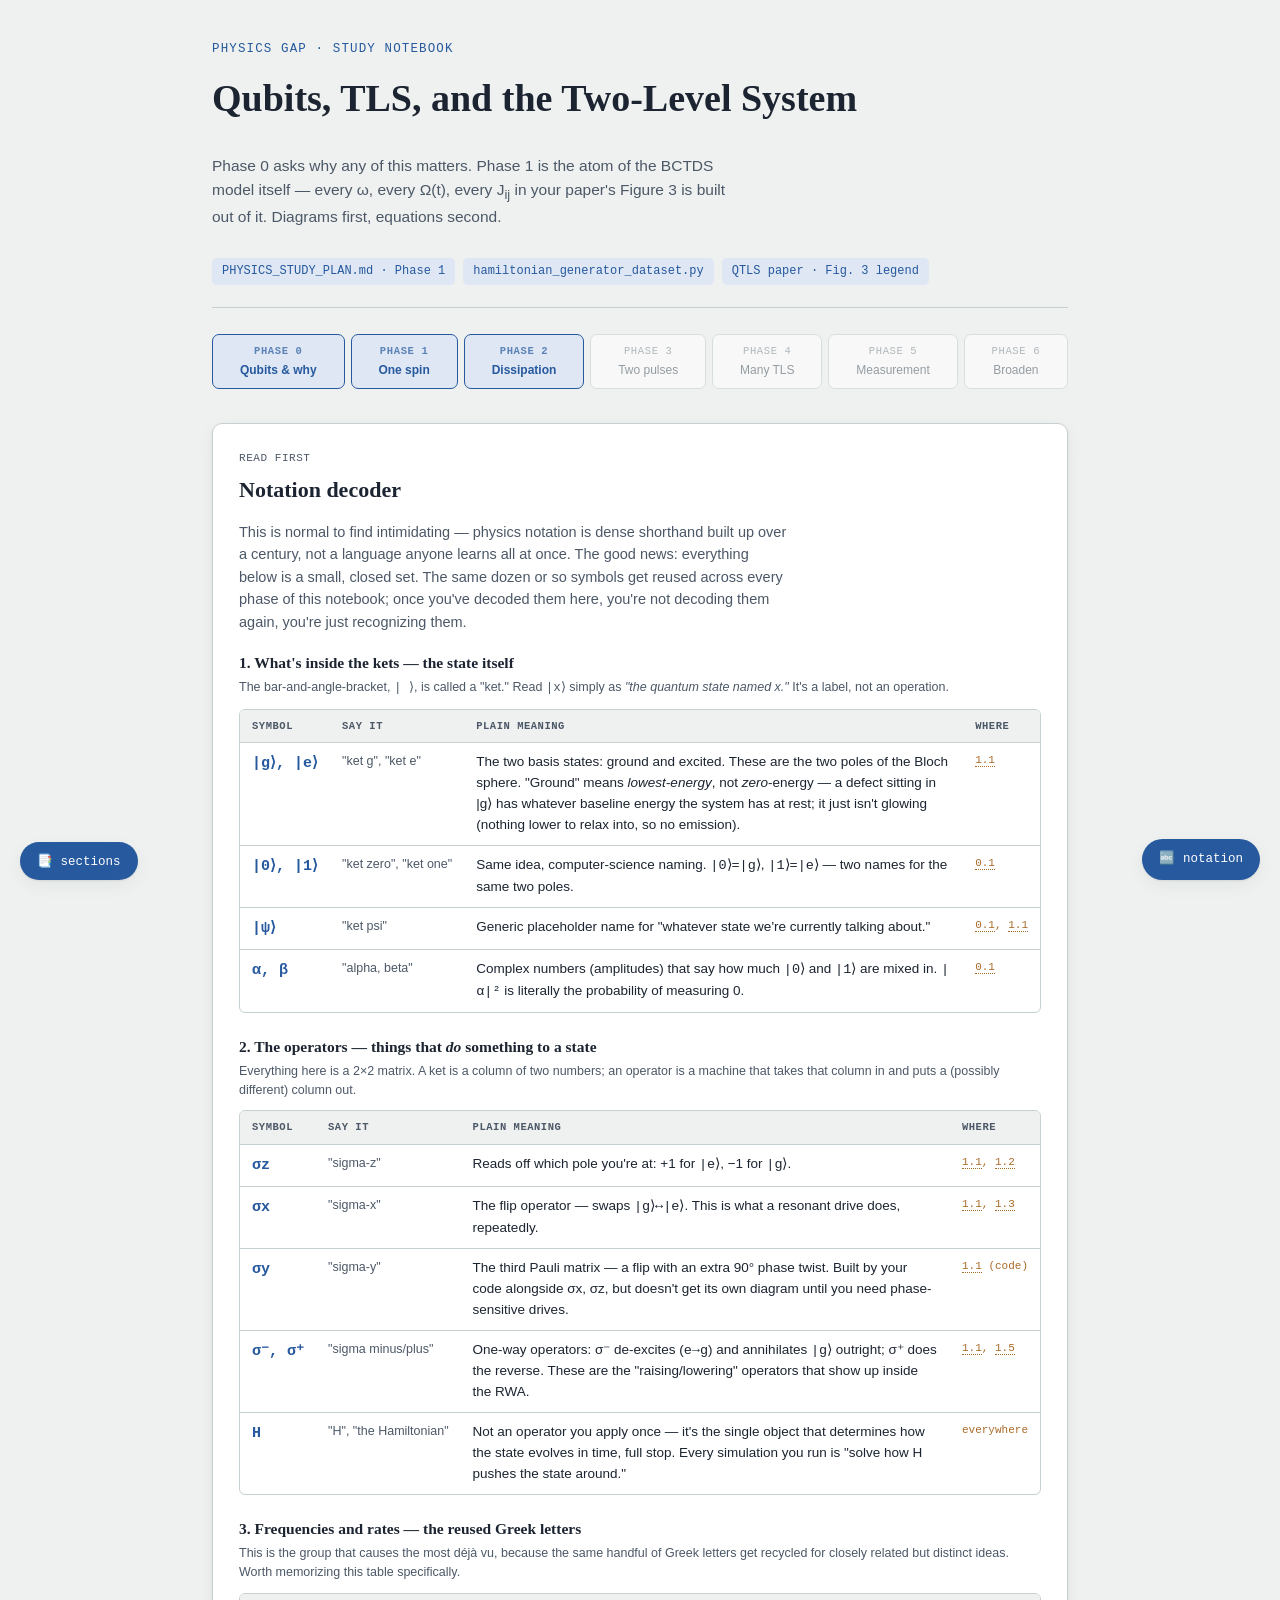
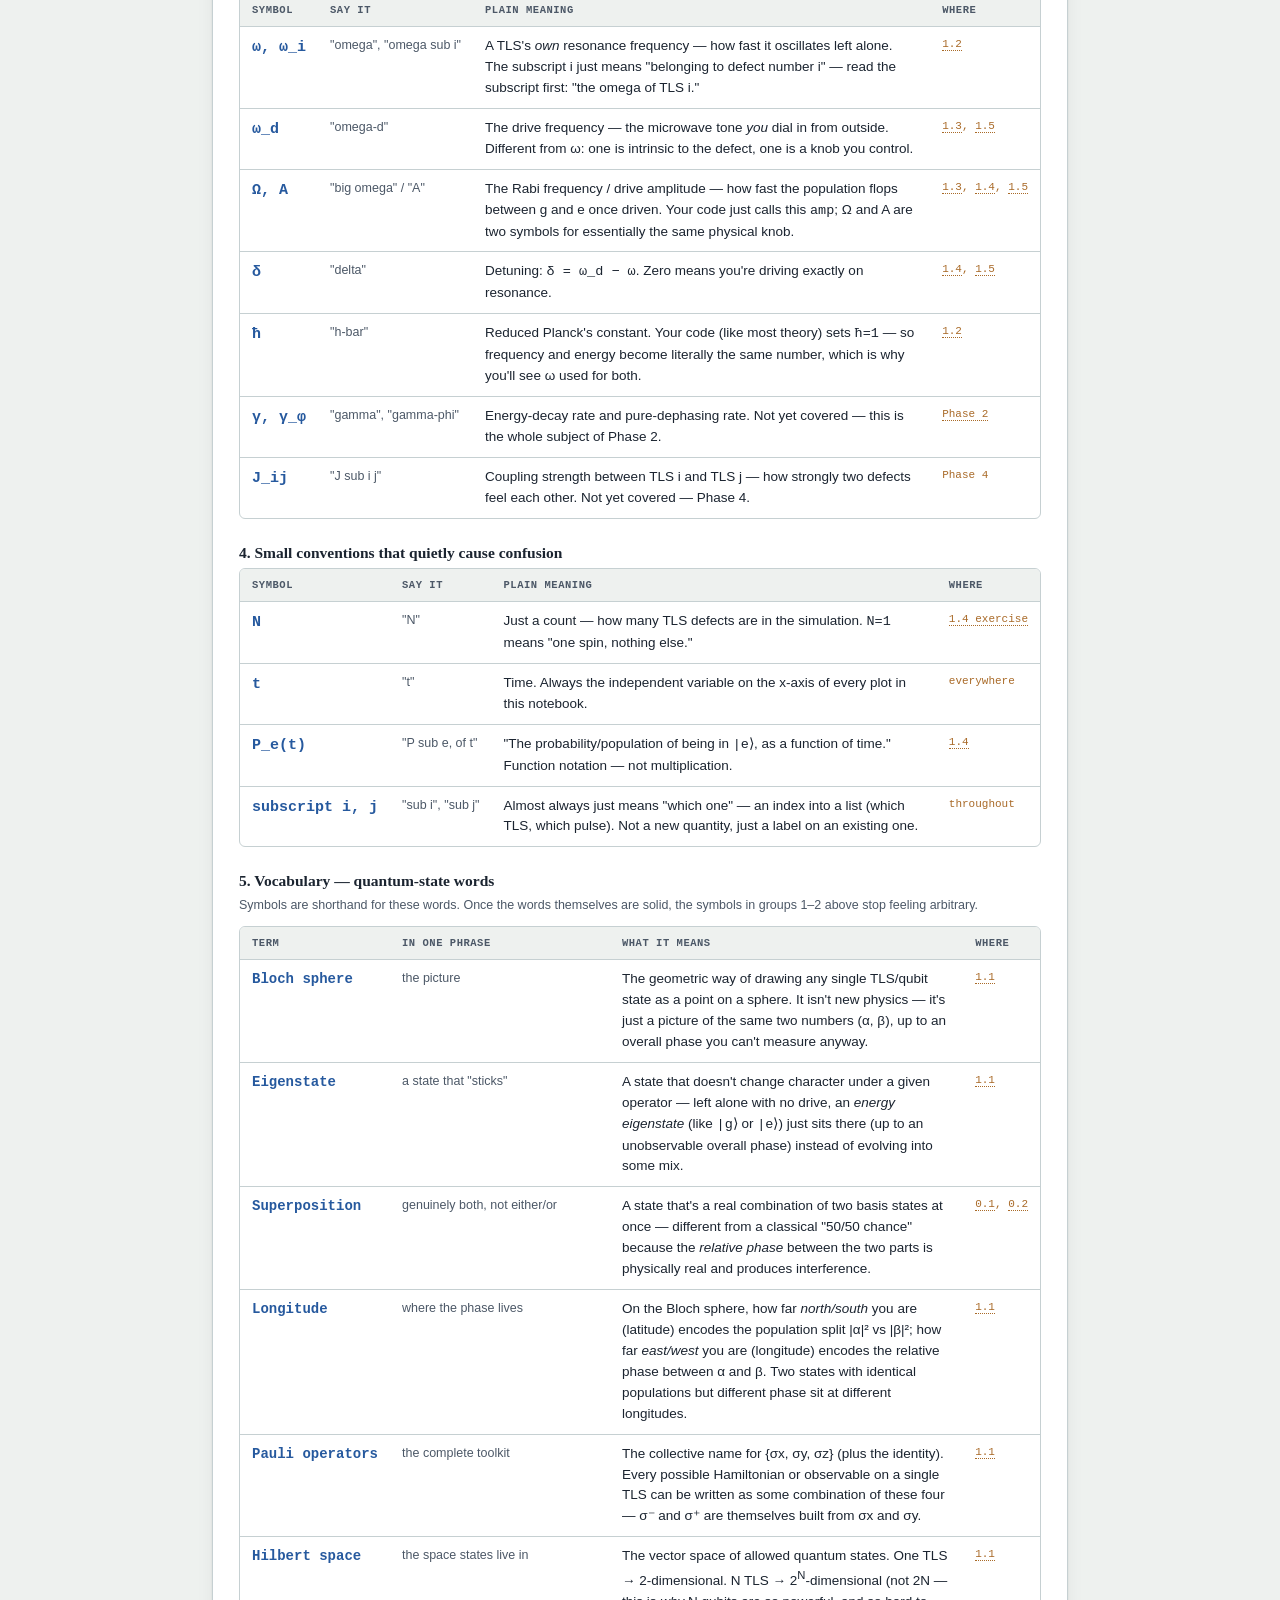
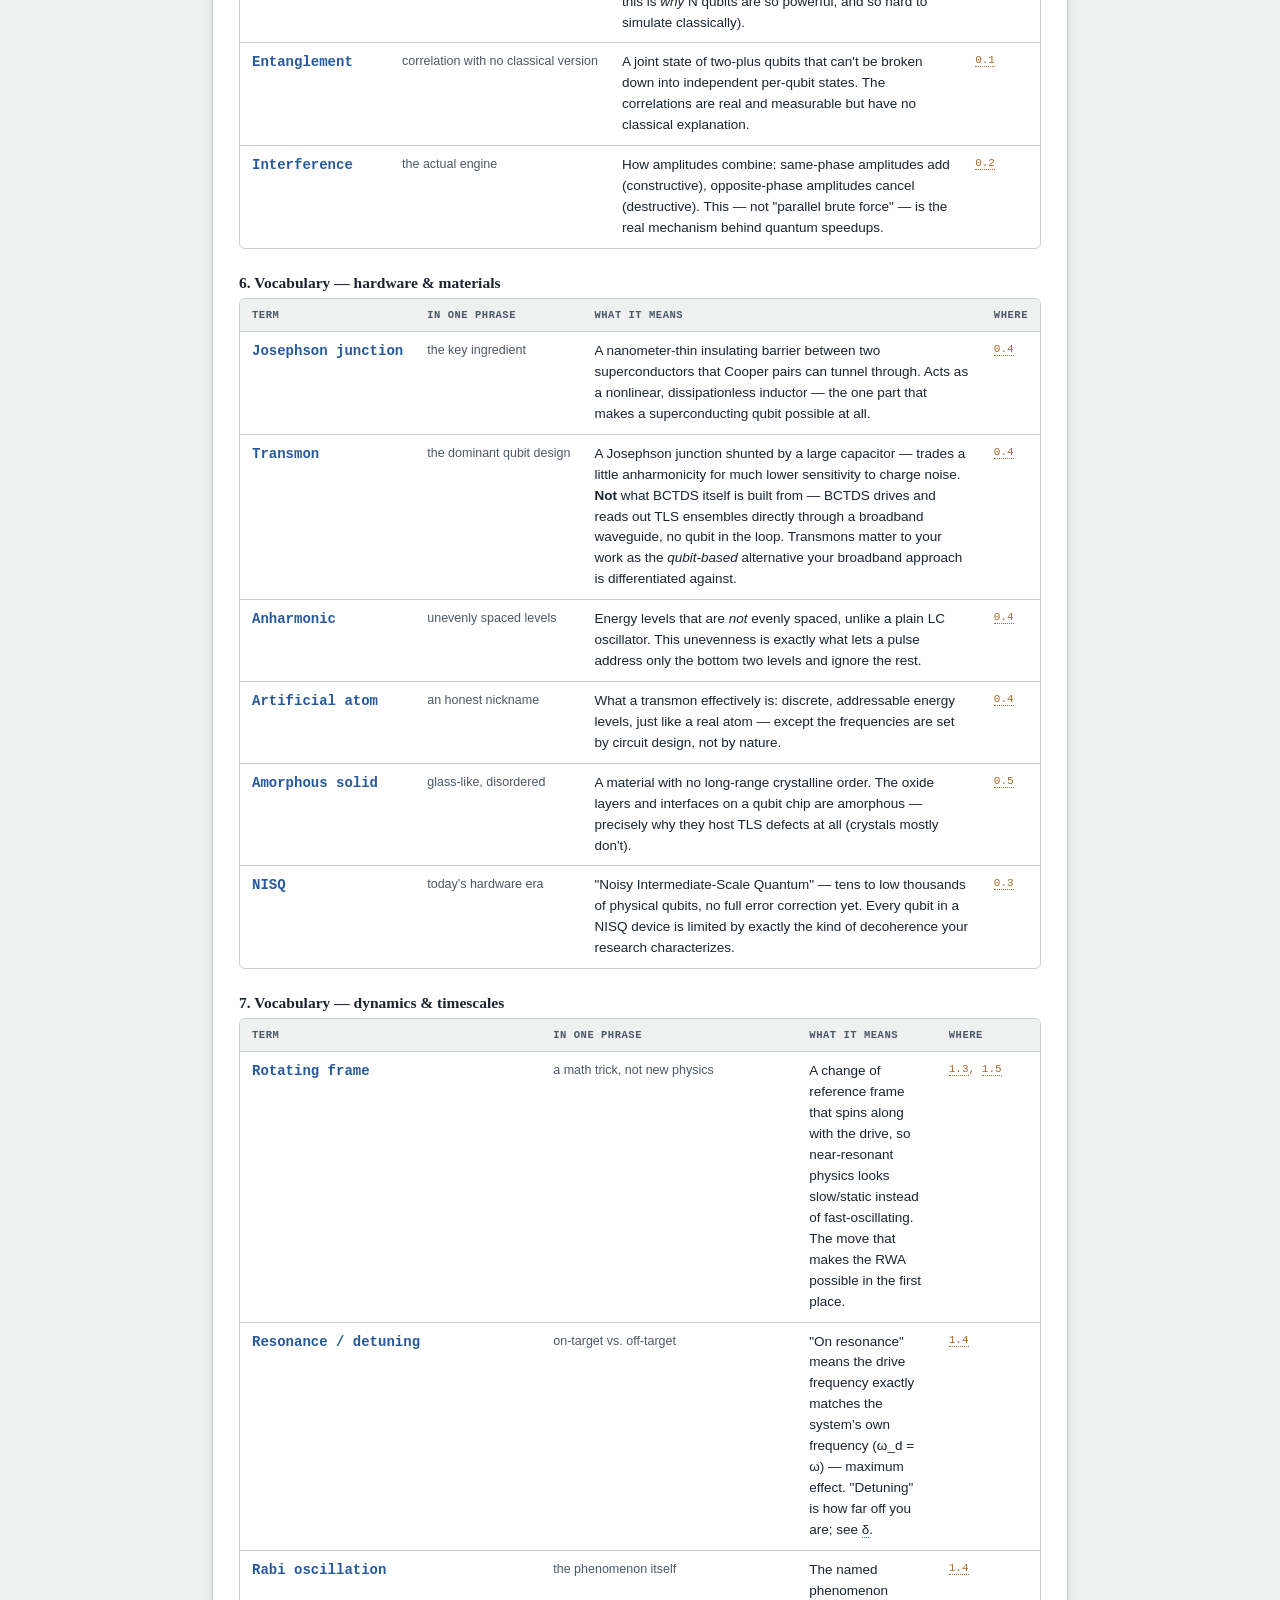
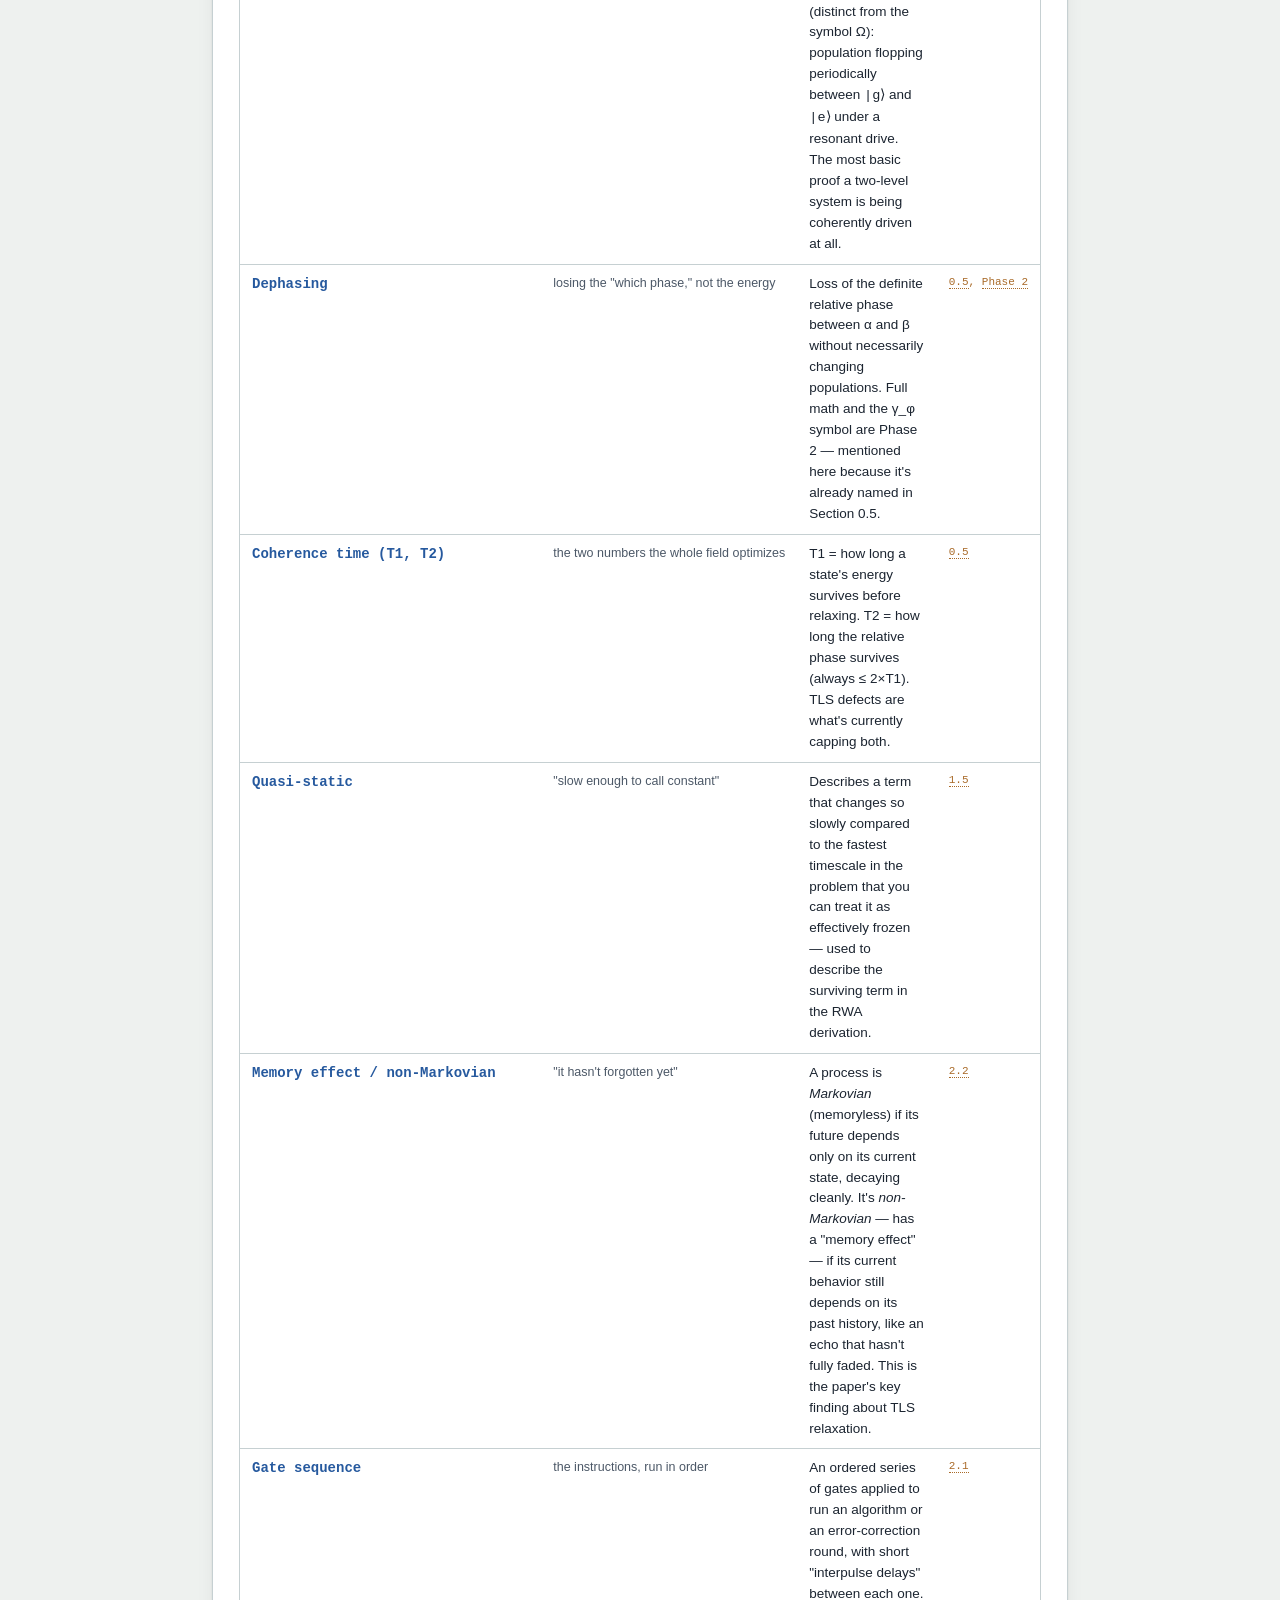
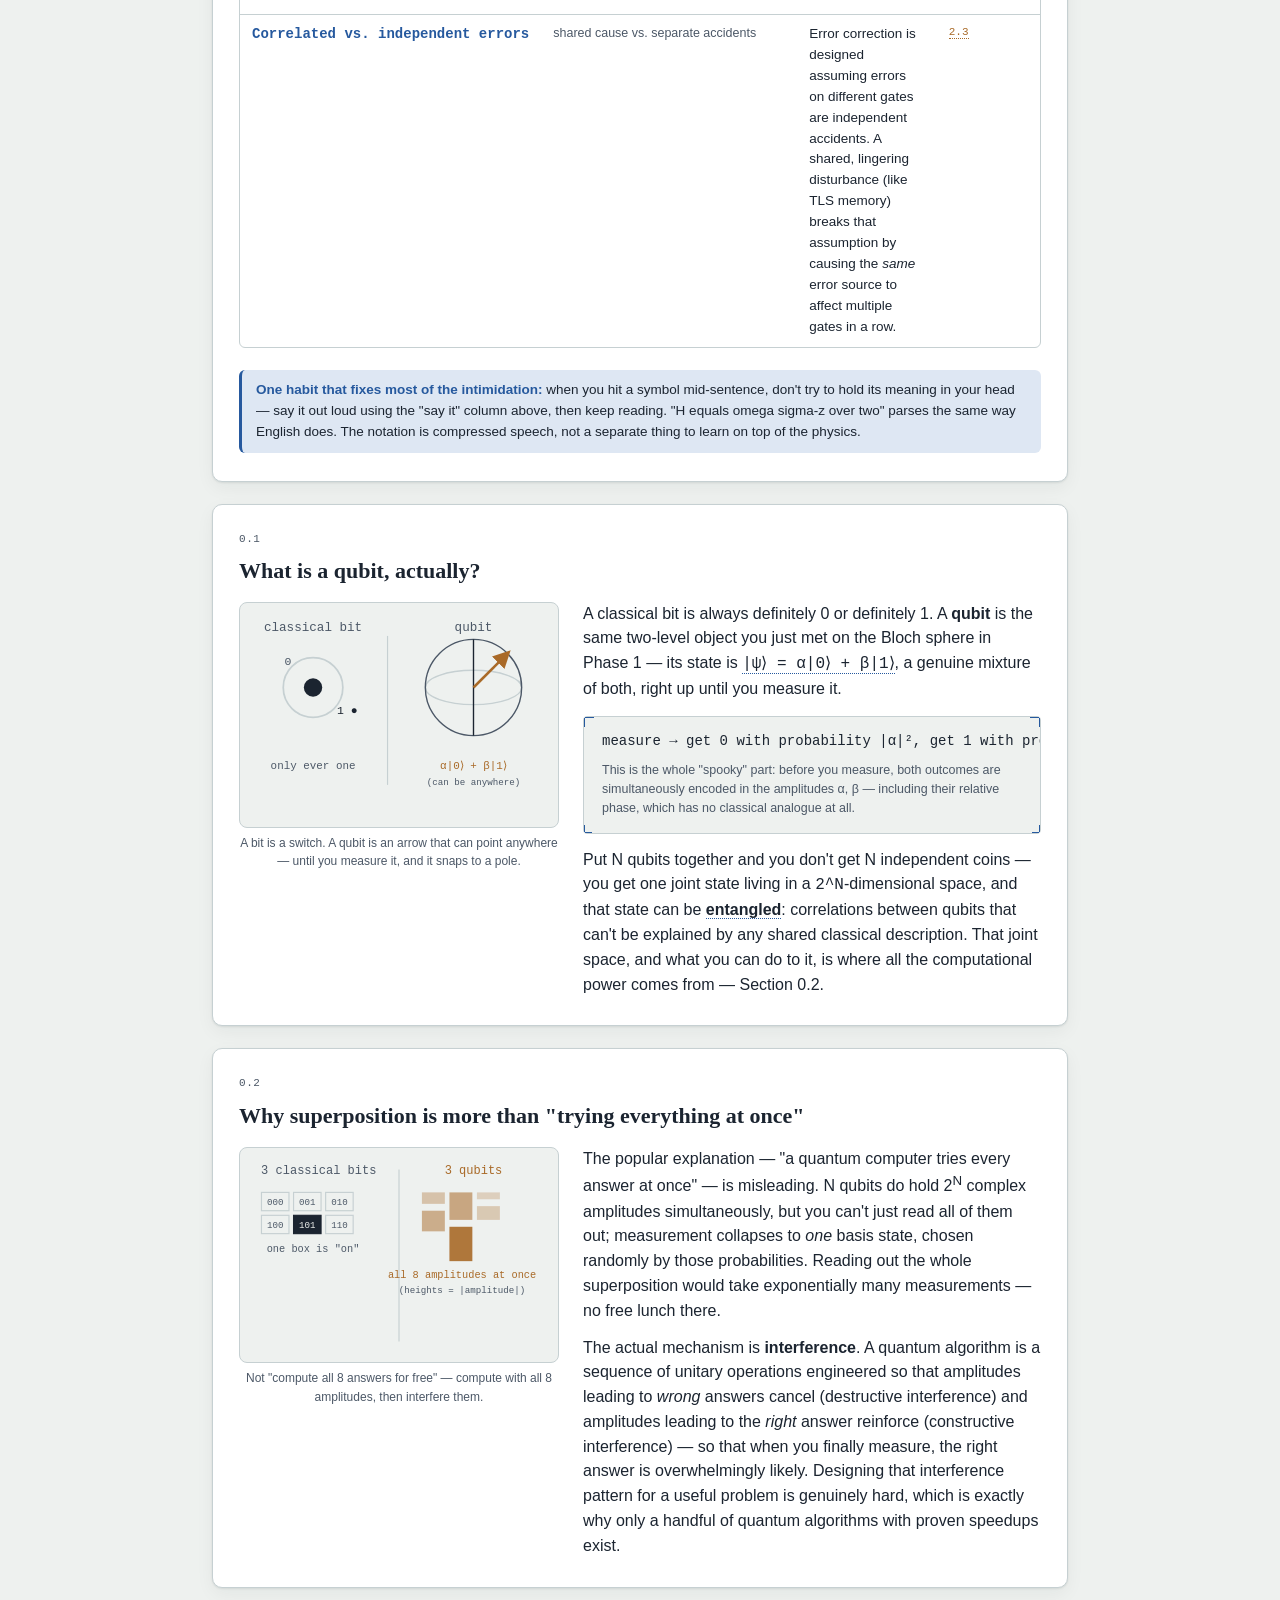
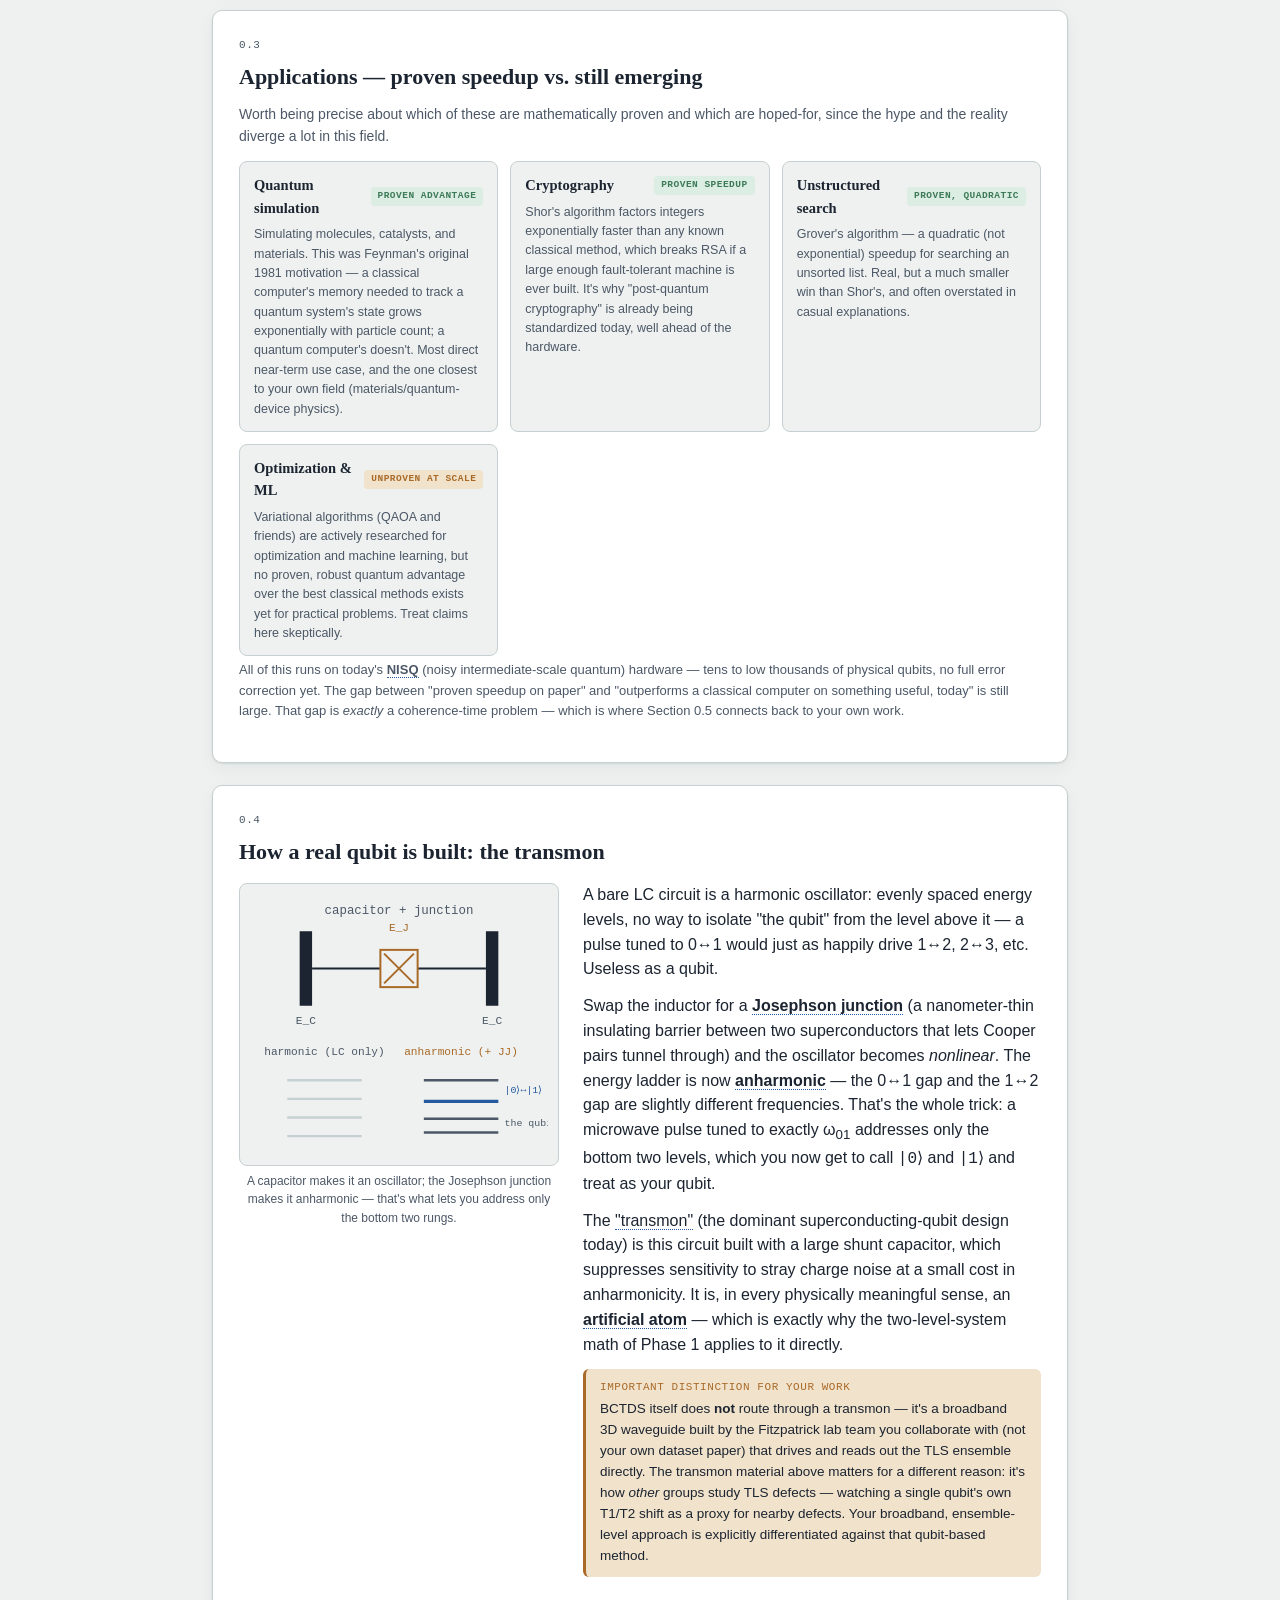
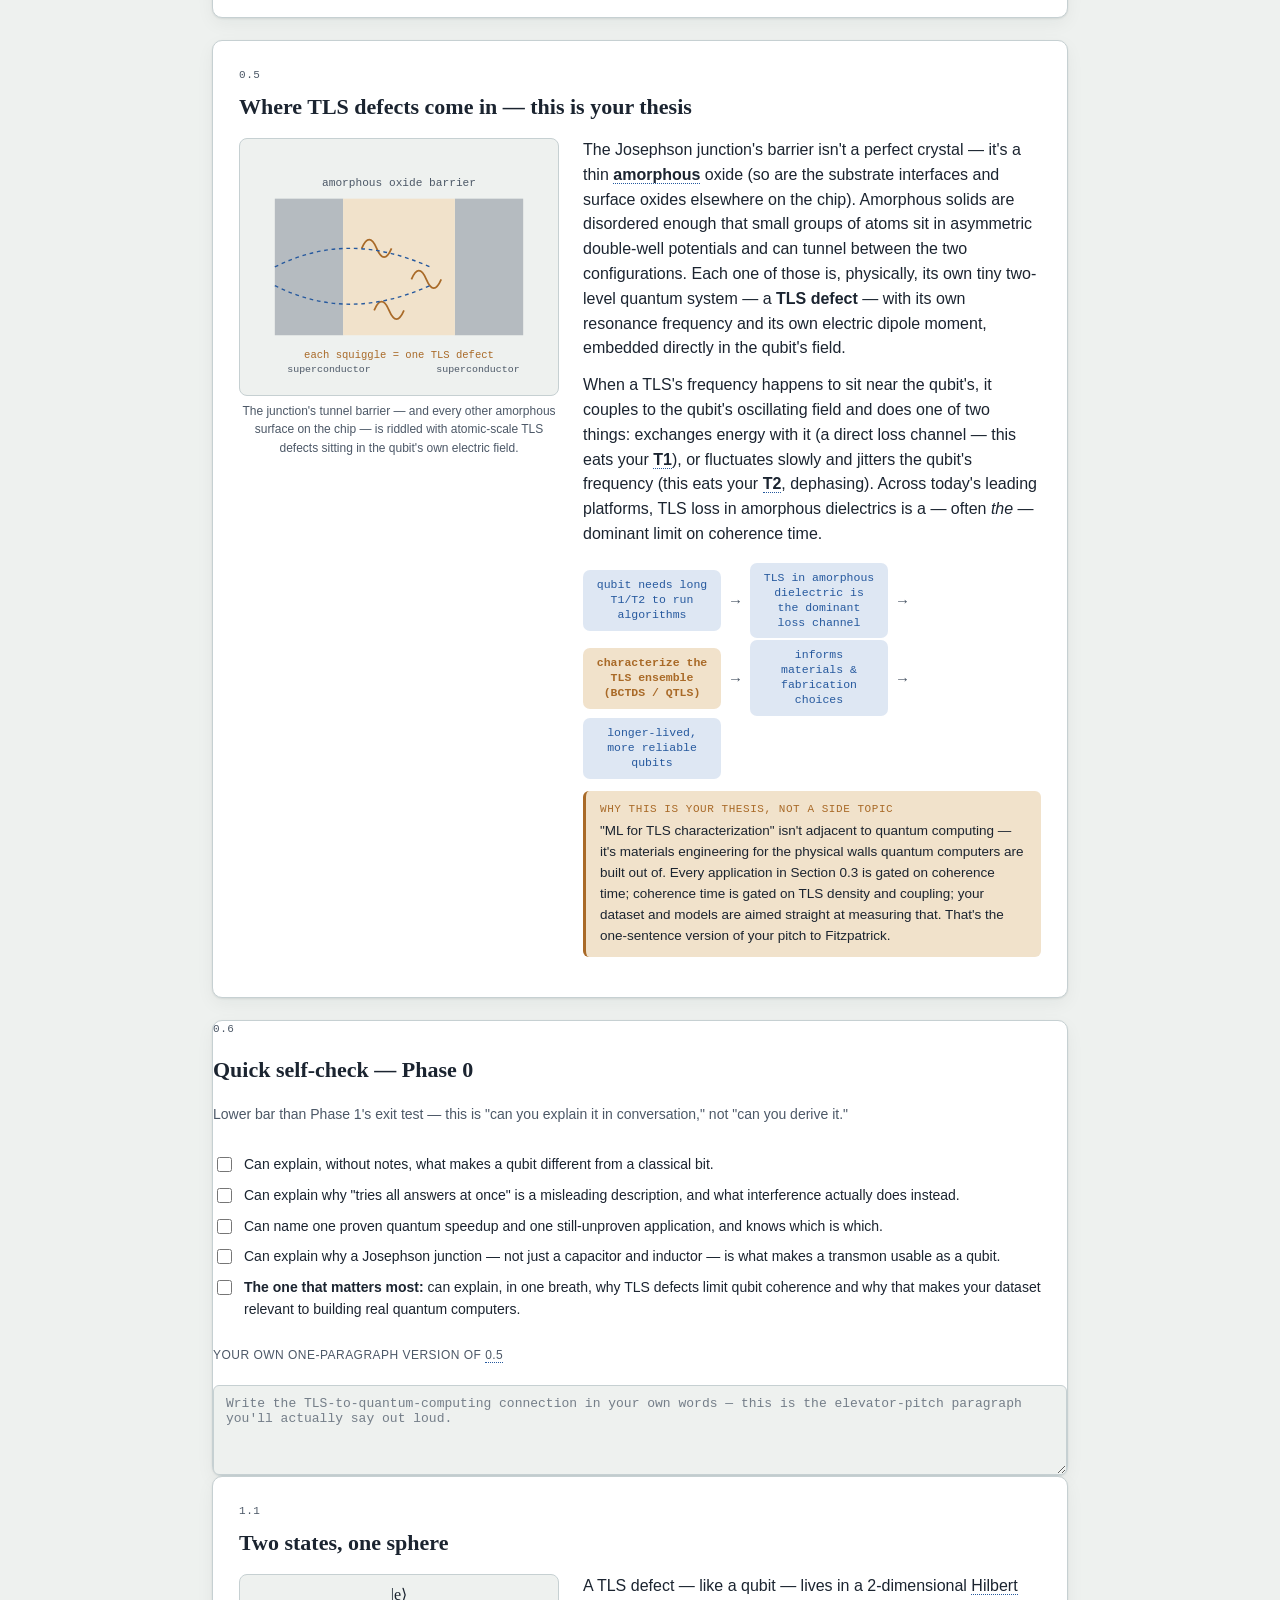
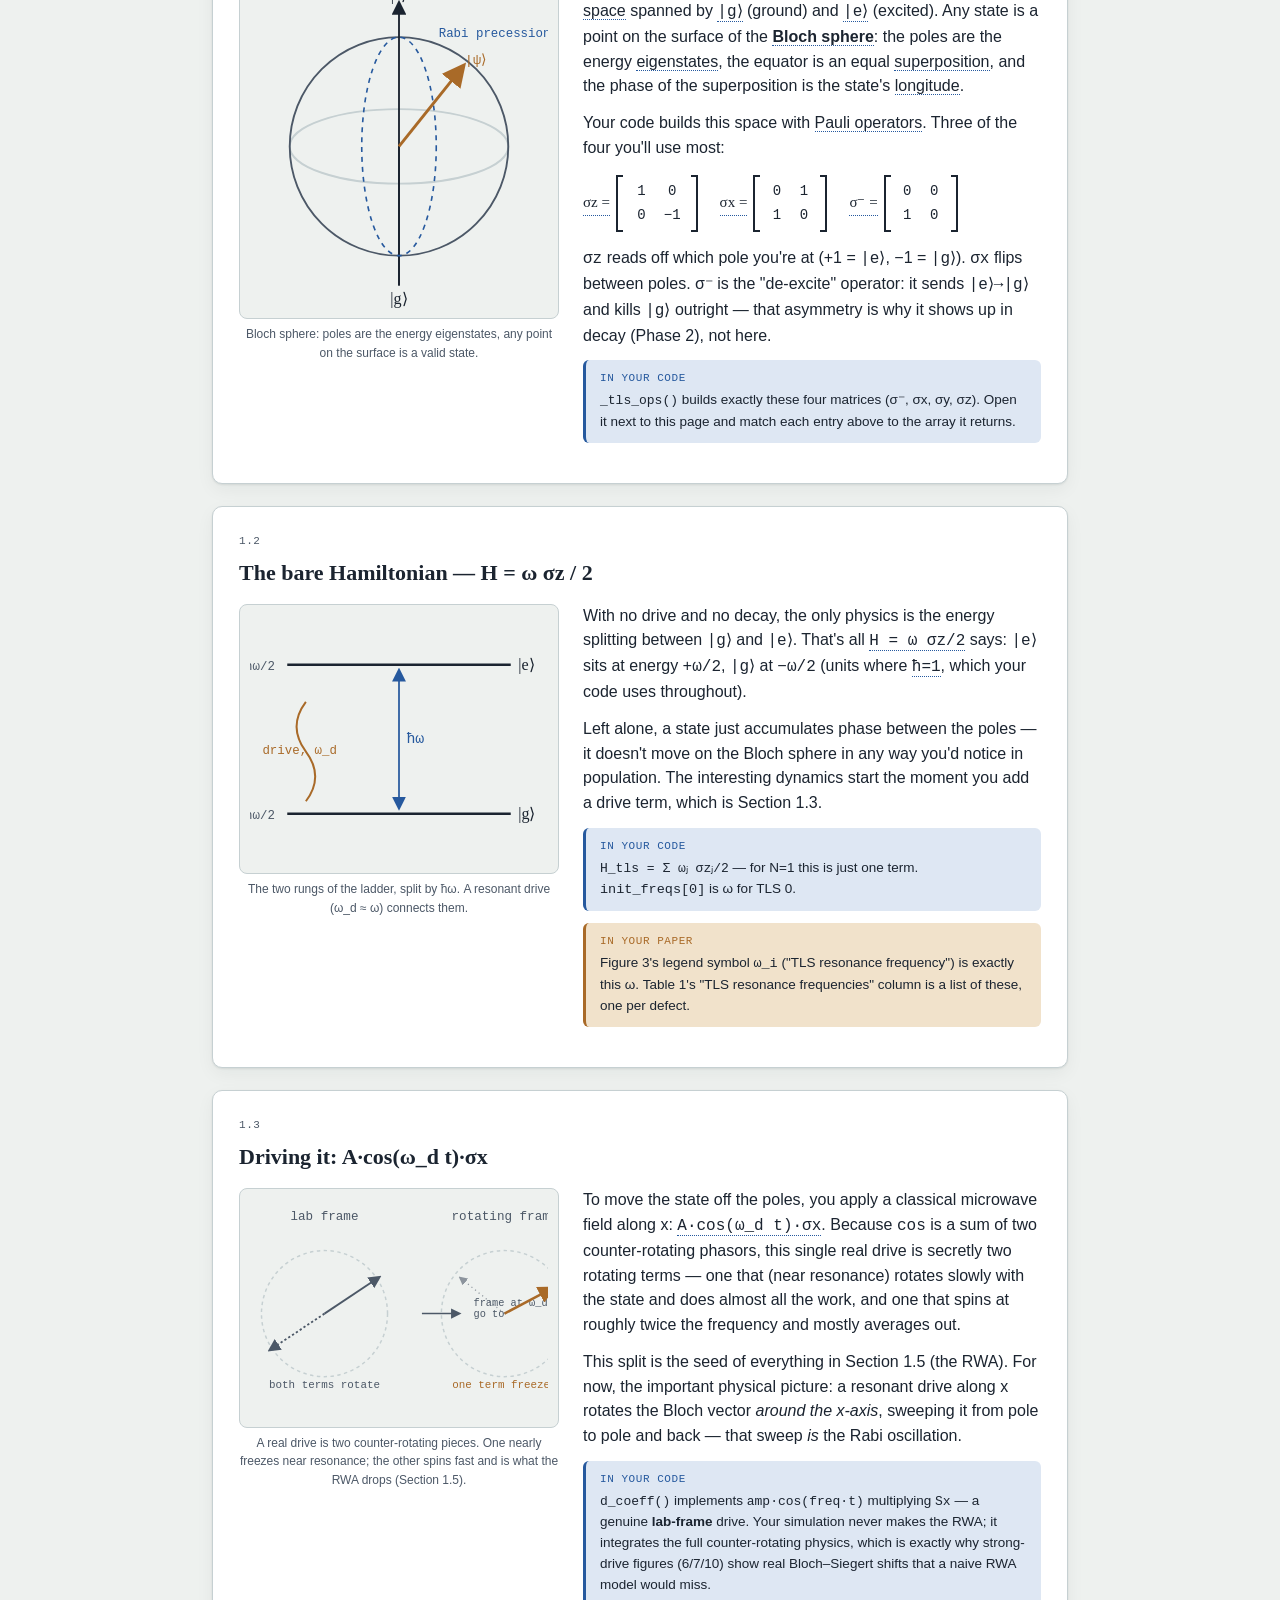
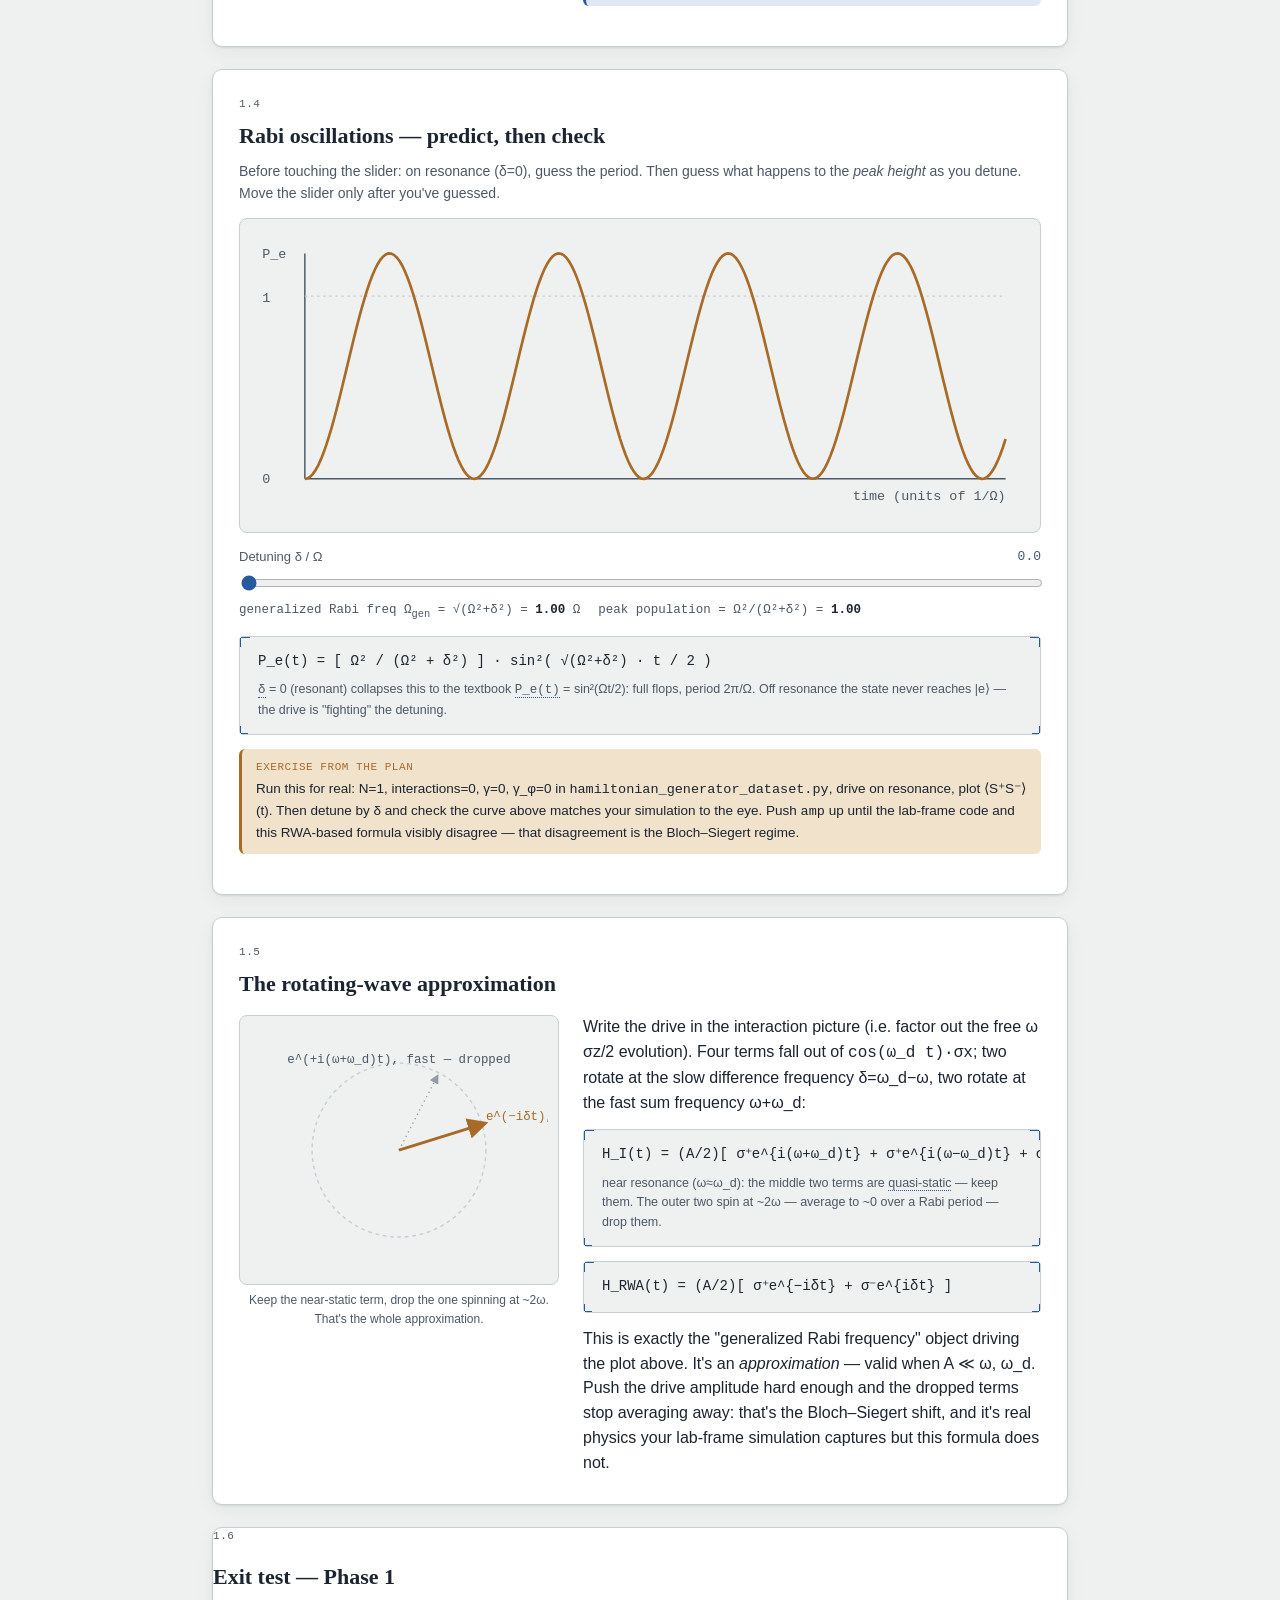
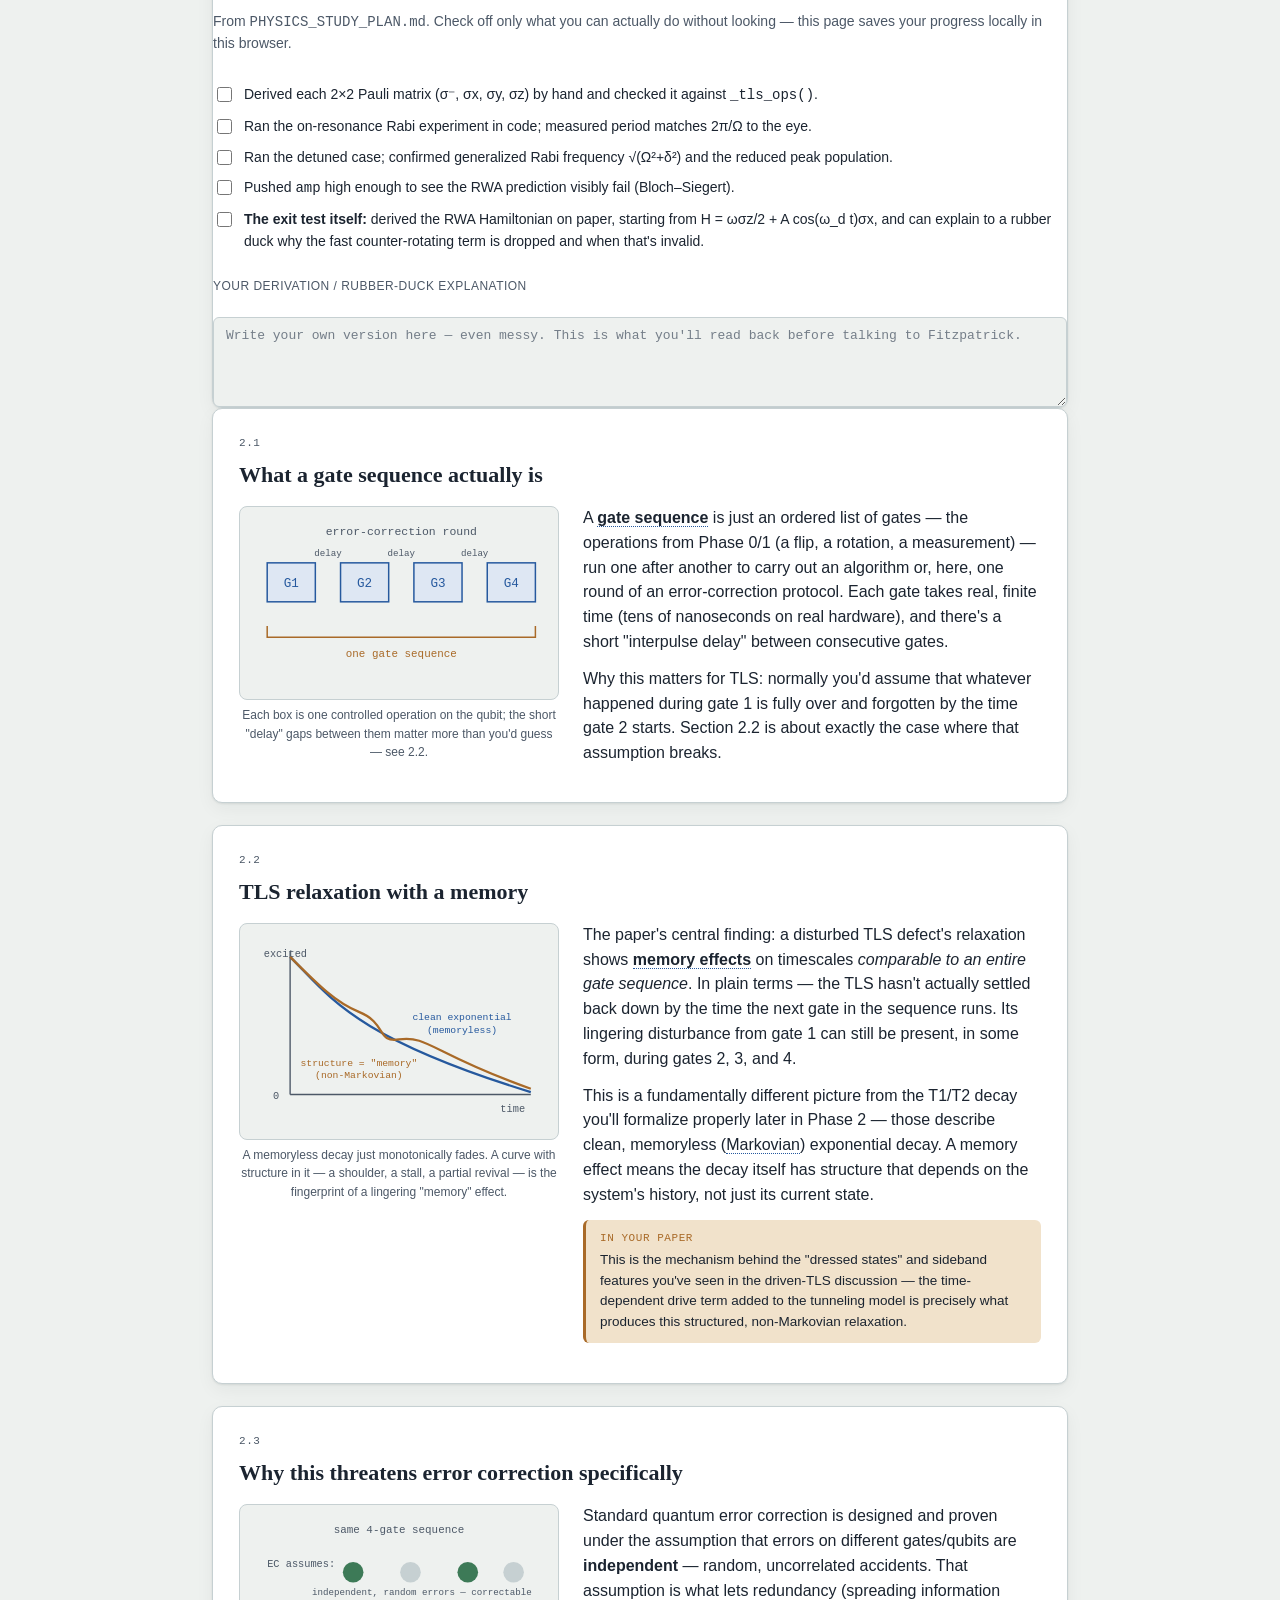
==== phy/index.html @ 31718172 "Add Phase 2 to physics notebook: gate sequences, TLS memory effects, Hamiltonian learning Adds secti" ====
<!DOCTYPE html>
<html lang="en">
<head>
<meta charset="UTF-8">
<meta name="viewport" content="width=device-width, initial-scale=1">
<meta name="robots" content="noindex, nofollow">
<title>Physics Notebook — Qubits, TLS & the Two-Level System</title>
<link rel="stylesheet" href="css/style.css">
</head>
<body>

<div class="page">

  <header class="notebook-header">
    <span class="eyebrow">Physics gap · study notebook</span>
    <h1 class="title serif">Qubits, TLS, and the Two-Level System</h1>
    <p class="subtitle">Phase 0 asks why any of this matters. Phase 1 is the atom of the BCTDS model itself — every ω, every Ω(t), every J<sub>ij</sub> in your paper's Figure 3 is built out of it. Diagrams first, equations second.</p>
    <div class="source-links">
      <span class="source-chip">PHYSICS_STUDY_PLAN.md · Phase 1</span>
      <span class="source-chip">hamiltonian_generator_dataset.py</span>
      <span class="source-chip">QTLS paper · Fig. 3 legend</span>
    </div>
  </header>

  <nav class="phase-tracker">
    <a class="phase-pill active" href="#sec-qubit-what"><span class="num">PHASE 0</span>Qubits &amp; why</a>
    <a class="phase-pill active" href="#sec-hilbert"><span class="num">PHASE 1</span>One spin</a>
    <a class="phase-pill active" href="#sec-gates"><span class="num">PHASE 2</span>Dissipation</a>
    <div class="phase-pill upcoming" title="Not written yet"><span class="num">PHASE 3</span>Two pulses</div>
    <div class="phase-pill upcoming" title="Not written yet"><span class="num">PHASE 4</span>Many TLS</div>
    <div class="phase-pill upcoming" title="Not written yet"><span class="num">PHASE 5</span>Measurement</div>
    <div class="phase-pill upcoming" title="Not written yet"><span class="num">PHASE 6</span>Broaden</div>
  </nav>

  <section class="entry" id="sec-notation">
    <div class="entry-head"><span class="entry-tag">READ FIRST</span></div>
    <h2 class="entry-title">Notation decoder</h2>
    <p class="notation-intro">This is normal to find intimidating — physics notation is dense shorthand built up over a century, not a language anyone learns all at once. The good news: everything below is a small, closed set. The same dozen or so symbols get reused across every phase of this notebook; once you've decoded them here, you're not decoding them again, you're just recognizing them.</p>

    <div class="notation-group">
      <h3>1. What's inside the kets — the state itself</h3>
      <p class="group-note">The bar-and-angle-bracket, <span class="mono">|&nbsp;⟩</span>, is called a "ket." Read <span class="mono">|x⟩</span> simply as <i>"the quantum state named x."</i> It's a label, not an operation.</p>
      <div class="table-scroll">
        <table class="notation-table">
          <thead><tr><th>Symbol</th><th>Say it</th><th>Plain meaning</th><th>Where</th></tr></thead>
          <tbody>
            <tr id="note-ket-ge"><td class="sym">|g⟩, |e⟩</td><td class="say">"ket g", "ket e"</td><td>The two basis states: ground and excited. These are the two poles of the Bloch sphere. "Ground" means <i>lowest-energy</i>, not <i>zero</i>-energy — a defect sitting in |g⟩ has whatever baseline energy the system has at rest; it just isn't glowing (nothing lower to relax into, so no emission).</td><td class="where"><a href="#sec-hilbert">1.1</a></td></tr>
            <tr id="note-ket-01"><td class="sym">|0⟩, |1⟩</td><td class="say">"ket zero", "ket one"</td><td>Same idea, computer-science naming. <span class="mono">|0⟩=|g⟩</span>, <span class="mono">|1⟩=|e⟩</span> — two names for the same two poles.</td><td class="where"><a href="#sec-qubit-what">0.1</a></td></tr>
            <tr id="note-ket-psi"><td class="sym">|ψ⟩</td><td class="say">"ket psi"</td><td>Generic placeholder name for "whatever state we're currently talking about."</td><td class="where"><a href="#sec-qubit-what">0.1</a>, <a href="#sec-hilbert">1.1</a></td></tr>
            <tr id="note-alpha-beta"><td class="sym">α, β</td><td class="say">"alpha, beta"</td><td>Complex numbers (amplitudes) that say how much <span class="mono">|0⟩</span> and <span class="mono">|1⟩</span> are mixed in. <span class="mono">|α|²</span> is literally the probability of measuring 0.</td><td class="where"><a href="#sec-qubit-what">0.1</a></td></tr>
          </tbody>
        </table>
      </div>
    </div>

    <div class="notation-group">
      <h3>2. The operators — things that <i>do</i> something to a state</h3>
      <p class="group-note">Everything here is a 2×2 matrix. A ket is a column of two numbers; an operator is a machine that takes that column in and puts a (possibly different) column out.</p>
      <div class="table-scroll">
        <table class="notation-table">
          <thead><tr><th>Symbol</th><th>Say it</th><th>Plain meaning</th><th>Where</th></tr></thead>
          <tbody>
            <tr id="note-sigma-z"><td class="sym">σz</td><td class="say">"sigma-z"</td><td>Reads off which pole you're at: +1 for <span class="mono">|e⟩</span>, −1 for <span class="mono">|g⟩</span>.</td><td class="where"><a href="#sec-hilbert">1.1</a>, <a href="#sec-hamiltonian">1.2</a></td></tr>
            <tr id="note-sigma-x"><td class="sym">σx</td><td class="say">"sigma-x"</td><td>The flip operator — swaps <span class="mono">|g⟩↔|e⟩</span>. This is what a resonant drive does, repeatedly.</td><td class="where"><a href="#sec-hilbert">1.1</a>, <a href="#sec-drive">1.3</a></td></tr>
            <tr id="note-sigma-y"><td class="sym">σy</td><td class="say">"sigma-y"</td><td>The third Pauli matrix — a flip with an extra 90° phase twist. Built by your code alongside σx, σz, but doesn't get its own diagram until you need phase-sensitive drives.</td><td class="where"><a href="#sec-hilbert">1.1</a> (code)</td></tr>
            <tr id="note-sigma-pm"><td class="sym">σ⁻, σ⁺</td><td class="say">"sigma minus/plus"</td><td>One-way operators: σ⁻ de-excites (<span class="mono">e→g</span>) and annihilates <span class="mono">|g⟩</span> outright; σ⁺ does the reverse. These are the "raising/lowering" operators that show up inside the RWA.</td><td class="where"><a href="#sec-hilbert">1.1</a>, <a href="#sec-rwa">1.5</a></td></tr>
            <tr id="note-hamiltonian"><td class="sym">H</td><td class="say">"H", "the Hamiltonian"</td><td>Not an operator you apply once — it's the single object that determines how the state evolves in time, full stop. Every simulation you run is "solve how H pushes the state around."</td><td class="where">everywhere</td></tr>
          </tbody>
        </table>
      </div>
    </div>

    <div class="notation-group">
      <h3>3. Frequencies and rates — the reused Greek letters</h3>
      <p class="group-note">This is the group that causes the most déjà vu, because the same handful of Greek letters get recycled for closely related but distinct ideas. Worth memorizing this table specifically.</p>
      <div class="table-scroll">
        <table class="notation-table">
          <thead><tr><th>Symbol</th><th>Say it</th><th>Plain meaning</th><th>Where</th></tr></thead>
          <tbody>
            <tr id="note-omega"><td class="sym">ω, ω_i</td><td class="say">"omega", "omega sub i"</td><td>A TLS's <i>own</i> resonance frequency — how fast it oscillates left alone. The subscript i just means "belonging to defect number i" — read the subscript first: "the omega of TLS i."</td><td class="where"><a href="#sec-hamiltonian">1.2</a></td></tr>
            <tr id="note-omega-d"><td class="sym">ω_d</td><td class="say">"omega-d"</td><td>The drive frequency — the microwave tone <i>you</i> dial in from outside. Different from ω: one is intrinsic to the defect, one is a knob you control.</td><td class="where"><a href="#sec-drive">1.3</a>, <a href="#sec-rwa">1.5</a></td></tr>
            <tr id="note-rabi"><td class="sym">Ω, A</td><td class="say">"big omega" / "A"</td><td>The Rabi frequency / drive amplitude — how fast the population flops between g and e once driven. Your code just calls this <span class="mono">amp</span>; Ω and A are two symbols for essentially the same physical knob.</td><td class="where"><a href="#sec-drive">1.3</a>, <a href="#sec-rabi">1.4</a>, <a href="#sec-rwa">1.5</a></td></tr>
            <tr id="note-delta"><td class="sym">δ</td><td class="say">"delta"</td><td>Detuning: <span class="mono">δ = ω_d − ω</span>. Zero means you're driving exactly on resonance.</td><td class="where"><a href="#sec-rabi">1.4</a>, <a href="#sec-rwa">1.5</a></td></tr>
            <tr id="note-hbar"><td class="sym">ħ</td><td class="say">"h-bar"</td><td>Reduced Planck's constant. Your code (like most theory) sets <span class="mono">ħ=1</span> — so frequency and energy become literally the same number, which is why you'll see ω used for both.</td><td class="where"><a href="#sec-hamiltonian">1.2</a></td></tr>
            <tr id="note-gamma"><td class="sym">γ, γ_φ</td><td class="say">"gamma", "gamma-phi"</td><td>Energy-decay rate and pure-dephasing rate. Not yet covered — this is the whole subject of Phase 2.</td><td class="where"><a href="#sec-phase2-preview">Phase 2</a></td></tr>
            <tr id="note-jij"><td class="sym">J_ij</td><td class="say">"J sub i j"</td><td>Coupling strength between TLS i and TLS j — how strongly two defects feel each other. Not yet covered — Phase 4.</td><td class="where">Phase 4</td></tr>
          </tbody>
        </table>
      </div>
    </div>

    <div class="notation-group">
      <h3>4. Small conventions that quietly cause confusion</h3>
      <div class="table-scroll">
        <table class="notation-table">
          <thead><tr><th>Symbol</th><th>Say it</th><th>Plain meaning</th><th>Where</th></tr></thead>
          <tbody>
            <tr id="note-n"><td class="sym">N</td><td class="say">"N"</td><td>Just a count — how many TLS defects are in the simulation. <span class="mono">N=1</span> means "one spin, nothing else."</td><td class="where"><a href="#sec-rabi">1.4 exercise</a></td></tr>
            <tr id="note-t"><td class="sym">t</td><td class="say">"t"</td><td>Time. Always the independent variable on the x-axis of every plot in this notebook.</td><td class="where">everywhere</td></tr>
            <tr id="note-pe"><td class="sym">P_e(t)</td><td class="say">"P sub e, of t"</td><td>"The probability/population of being in <span class="mono">|e⟩</span>, as a function of time." Function notation — not multiplication.</td><td class="where"><a href="#sec-rabi">1.4</a></td></tr>
            <tr id="note-subscript"><td class="sym">subscript i, j</td><td class="say">"sub i", "sub j"</td><td>Almost always just means "which one" — an index into a list (which TLS, which pulse). Not a new quantity, just a label on an existing one.</td><td class="where">throughout</td></tr>
          </tbody>
        </table>
      </div>
    </div>

    <div class="notation-group">
      <h3>5. Vocabulary — quantum-state words</h3>
      <p class="group-note">Symbols are shorthand for these words. Once the words themselves are solid, the symbols in groups 1–2 above stop feeling arbitrary.</p>
      <div class="table-scroll">
        <table class="notation-table">
          <thead><tr><th>Term</th><th>In one phrase</th><th>What it means</th><th>Where</th></tr></thead>
          <tbody>
            <tr id="note-bloch-sphere"><td class="sym" style="font-size:14px;">Bloch sphere</td><td class="say">the picture</td><td>The geometric way of drawing any single TLS/qubit state as a point on a sphere. It isn't new physics — it's just a picture of the same two numbers (α, β), up to an overall phase you can't measure anyway.</td><td class="where"><a href="#sec-hilbert">1.1</a></td></tr>
            <tr id="note-eigenstate"><td class="sym" style="font-size:14px;">Eigenstate</td><td class="say">a state that "sticks"</td><td>A state that doesn't change character under a given operator — left alone with no drive, an <i>energy eigenstate</i> (like <span class="mono">|g⟩</span> or <span class="mono">|e⟩</span>) just sits there (up to an unobservable overall phase) instead of evolving into some mix.</td><td class="where"><a href="#sec-hilbert">1.1</a></td></tr>
            <tr id="note-superposition"><td class="sym" style="font-size:14px;">Superposition</td><td class="say">genuinely both, not either/or</td><td>A state that's a real combination of two basis states at once — different from a classical "50/50 chance" because the <i>relative phase</i> between the two parts is physically real and produces interference.</td><td class="where"><a href="#sec-qubit-what">0.1</a>, <a href="#sec-qubit-power">0.2</a></td></tr>
            <tr id="note-longitude"><td class="sym" style="font-size:14px;">Longitude</td><td class="say">where the phase lives</td><td>On the Bloch sphere, how far <i>north/south</i> you are (latitude) encodes the population split |α|² vs |β|²; how far <i>east/west</i> you are (longitude) encodes the relative phase between α and β. Two states with identical populations but different phase sit at different longitudes.</td><td class="where"><a href="#sec-hilbert">1.1</a></td></tr>
            <tr id="note-pauli-operators"><td class="sym" style="font-size:14px;">Pauli operators</td><td class="say">the complete toolkit</td><td>The collective name for {σx, σy, σz} (plus the identity). Every possible Hamiltonian or observable on a single TLS can be written as some combination of these four — σ⁻ and σ⁺ are themselves built from σx and σy.</td><td class="where"><a href="#sec-hilbert">1.1</a></td></tr>
            <tr id="note-hilbert-space"><td class="sym" style="font-size:14px;">Hilbert space</td><td class="say">the space states live in</td><td>The vector space of allowed quantum states. One TLS → 2-dimensional. N TLS → 2<sup>N</sup>-dimensional (not 2N — this is <i>why</i> N qubits are so powerful, and so hard to simulate classically).</td><td class="where"><a href="#sec-hilbert">1.1</a></td></tr>
            <tr id="note-entanglement"><td class="sym" style="font-size:14px;">Entanglement</td><td class="say">correlation with no classical version</td><td>A joint state of two-plus qubits that can't be broken down into independent per-qubit states. The correlations are real and measurable but have no classical explanation.</td><td class="where"><a href="#sec-qubit-what">0.1</a></td></tr>
            <tr id="note-interference"><td class="sym" style="font-size:14px;">Interference</td><td class="say">the actual engine</td><td>How amplitudes combine: same-phase amplitudes add (constructive), opposite-phase amplitudes cancel (destructive). This — not "parallel brute force" — is the real mechanism behind quantum speedups.</td><td class="where"><a href="#sec-qubit-power">0.2</a></td></tr>
          </tbody>
        </table>
      </div>
    </div>

    <div class="notation-group">
      <h3>6. Vocabulary — hardware &amp; materials</h3>
      <div class="table-scroll">
        <table class="notation-table">
          <thead><tr><th>Term</th><th>In one phrase</th><th>What it means</th><th>Where</th></tr></thead>
          <tbody>
            <tr id="note-josephson"><td class="sym" style="font-size:14px;">Josephson junction</td><td class="say">the key ingredient</td><td>A nanometer-thin insulating barrier between two superconductors that Cooper pairs can tunnel through. Acts as a nonlinear, dissipationless inductor — the one part that makes a superconducting qubit possible at all.</td><td class="where"><a href="#sec-qubit-transmon">0.4</a></td></tr>
            <tr id="note-transmon"><td class="sym" style="font-size:14px;">Transmon</td><td class="say">the dominant qubit design</td><td>A Josephson junction shunted by a large capacitor — trades a little anharmonicity for much lower sensitivity to charge noise. <b>Not</b> what BCTDS itself is built from — BCTDS drives and reads out TLS ensembles directly through a broadband waveguide, no qubit in the loop. Transmons matter to your work as the <i>qubit-based</i> alternative your broadband approach is differentiated against.</td><td class="where"><a href="#sec-qubit-transmon">0.4</a></td></tr>
            <tr id="note-anharmonic"><td class="sym" style="font-size:14px;">Anharmonic</td><td class="say">unevenly spaced levels</td><td>Energy levels that are <i>not</i> evenly spaced, unlike a plain LC oscillator. This unevenness is exactly what lets a pulse address only the bottom two levels and ignore the rest.</td><td class="where"><a href="#sec-qubit-transmon">0.4</a></td></tr>
            <tr id="note-artificial-atom"><td class="sym" style="font-size:14px;">Artificial atom</td><td class="say">an honest nickname</td><td>What a transmon effectively is: discrete, addressable energy levels, just like a real atom — except the frequencies are set by circuit design, not by nature.</td><td class="where"><a href="#sec-qubit-transmon">0.4</a></td></tr>
            <tr id="note-amorphous"><td class="sym" style="font-size:14px;">Amorphous solid</td><td class="say">glass-like, disordered</td><td>A material with no long-range crystalline order. The oxide layers and interfaces on a qubit chip are amorphous — precisely why they host TLS defects at all (crystals mostly don't).</td><td class="where"><a href="#sec-qubit-tls-link">0.5</a></td></tr>
            <tr id="note-nisq"><td class="sym" style="font-size:14px;">NISQ</td><td class="say">today's hardware era</td><td>"Noisy Intermediate-Scale Quantum" — tens to low thousands of physical qubits, no full error correction yet. Every qubit in a NISQ device is limited by exactly the kind of decoherence your research characterizes.</td><td class="where"><a href="#sec-qubit-apps">0.3</a></td></tr>
          </tbody>
        </table>
      </div>
    </div>

    <div class="notation-group">
      <h3>7. Vocabulary — dynamics &amp; timescales</h3>
      <div class="table-scroll">
        <table class="notation-table">
          <thead><tr><th>Term</th><th>In one phrase</th><th>What it means</th><th>Where</th></tr></thead>
          <tbody>
            <tr id="note-rotating-frame"><td class="sym" style="font-size:14px;">Rotating frame</td><td class="say">a math trick, not new physics</td><td>A change of reference frame that spins along with the drive, so near-resonant physics looks slow/static instead of fast-oscillating. The move that makes the RWA possible in the first place.</td><td class="where"><a href="#sec-drive">1.3</a>, <a href="#sec-rwa">1.5</a></td></tr>
            <tr id="note-resonance"><td class="sym" style="font-size:14px;">Resonance / detuning</td><td class="say">on-target vs. off-target</td><td>"On resonance" means the drive frequency exactly matches the system's own frequency (ω_d = ω) — maximum effect. "Detuning" is how far off you are; see <a href="#note-delta" class="sym-link">δ</a>.</td><td class="where"><a href="#sec-rabi">1.4</a></td></tr>
            <tr id="note-rabi-osc"><td class="sym" style="font-size:14px;">Rabi oscillation</td><td class="say">the phenomenon itself</td><td>The named phenomenon (distinct from the symbol Ω): population flopping periodically between <span class="mono">|g⟩</span> and <span class="mono">|e⟩</span> under a resonant drive. The most basic proof a two-level system is being coherently driven at all.</td><td class="where"><a href="#sec-rabi">1.4</a></td></tr>
            <tr id="note-dephasing-concept"><td class="sym" style="font-size:14px;">Dephasing</td><td class="say">losing the "which phase," not the energy</td><td>Loss of the definite relative phase between α and β without necessarily changing populations. Full math and the γ_φ symbol are Phase 2 — mentioned here because it's already named in Section 0.5.</td><td class="where"><a href="#sec-qubit-tls-link">0.5</a>, <a href="#sec-phase2-preview">Phase 2</a></td></tr>
            <tr id="note-coherence-time"><td class="sym" style="font-size:14px;">Coherence time (T1, T2)</td><td class="say">the two numbers the whole field optimizes</td><td>T1 = how long a state's energy survives before relaxing. T2 = how long the relative phase survives (always ≤ 2×T1). TLS defects are what's currently capping both.</td><td class="where"><a href="#sec-qubit-tls-link">0.5</a></td></tr>
            <tr id="note-quasistatic"><td class="sym" style="font-size:14px;">Quasi-static</td><td class="say">"slow enough to call constant"</td><td>Describes a term that changes so slowly compared to the fastest timescale in the problem that you can treat it as effectively frozen — used to describe the surviving term in the RWA derivation.</td><td class="where"><a href="#sec-rwa">1.5</a></td></tr>
            <tr id="note-memory"><td class="sym" style="font-size:14px;">Memory effect / non-Markovian</td><td class="say">"it hasn't forgotten yet"</td><td>A process is <i>Markovian</i> (memoryless) if its future depends only on its current state, decaying cleanly. It's <i>non-Markovian</i> — has a "memory effect" — if its current behavior still depends on its past history, like an echo that hasn't fully faded. This is the paper's key finding about TLS relaxation.</td><td class="where"><a href="#sec-memory">2.2</a></td></tr>
            <tr id="note-gate-seq"><td class="sym" style="font-size:14px;">Gate sequence</td><td class="say">the instructions, run in order</td><td>An ordered series of gates applied to run an algorithm or an error-correction round, with short "interpulse delays" between each one.</td><td class="where"><a href="#sec-gates">2.1</a></td></tr>
            <tr id="note-correlated-error"><td class="sym" style="font-size:14px;">Correlated vs. independent errors</td><td class="say">shared cause vs. separate accidents</td><td>Error correction is designed assuming errors on different gates are independent accidents. A shared, lingering disturbance (like TLS memory) breaks that assumption by causing the <i>same</i> error source to affect multiple gates in a row.</td><td class="where"><a href="#sec-errorcorr">2.3</a></td></tr>
          </tbody>
        </table>
      </div>
    </div>

    <div class="notation-tip">
      <b>One habit that fixes most of the intimidation:</b> when you hit a symbol mid-sentence, don't try to hold its meaning in your head — say it out loud using the "say it" column above, then keep reading. "H equals omega sigma-z over two" parses the same way English does. The notation is compressed speech, not a separate thing to learn on top of the physics.
    </div>
  </section>

  <main>

    <!-- ============ PHASE 0: What is a qubit ============ -->
    <section class="entry" id="sec-qubit-what">
      <div class="entry-head"><span class="entry-tag">0.1</span></div>
      <h2 class="entry-title">What is a qubit, actually?</h2>
      <div class="entry-grid">
        <div>
          <div class="diagram-panel">
            <svg viewBox="0 0 260 178" xmlns="http://www.w3.org/2000/svg">
              <text x="55" y="16" text-anchor="middle" font-size="11" fill="var(--ink-soft)" font-family="ui-monospace,monospace">classical bit</text>
              <circle cx="55" cy="65" r="26" fill="none" stroke="var(--rule)" stroke-width="1.5"/>
              <circle cx="55" cy="65" r="8" fill="var(--ink)"/>
              <text x="30" y="45" font-size="10" fill="var(--ink-soft)" font-family="ui-monospace,monospace">0</text>
              <text x="76" y="88" font-size="10" fill="var(--ink)" font-family="ui-monospace,monospace">1 ●</text>
              <text x="55" y="136" text-anchor="middle" font-size="9.5" fill="var(--ink-soft)" font-family="ui-monospace,monospace">only ever one</text>
              <line x1="120" y1="20" x2="120" y2="150" stroke="var(--rule)" stroke-width="1"/>
              <text x="195" y="16" text-anchor="middle" font-size="11" fill="var(--ink-soft)" font-family="ui-monospace,monospace">qubit</text>
              <ellipse cx="195" cy="65" rx="42" ry="15" fill="none" stroke="var(--rule)" stroke-width="1.2"/>
              <circle cx="195" cy="65" r="42" fill="none" stroke="var(--ink-soft)" stroke-width="1.2"/>
              <line x1="195" y1="107" x2="195" y2="23" stroke="var(--ink)" stroke-width="1.2"/>
              <line x1="195" y1="65" x2="222" y2="38" stroke="var(--measured)" stroke-width="2.2" marker-end="url(#a0m)"/>
              <defs><marker id="a0m" markerWidth="7" markerHeight="7" refX="3.5" refY="3.5" orient="auto"><path d="M0,0 L7,3.5 L0,7 Z" fill="var(--measured)"/></marker></defs>
              <text x="195" y="136" text-anchor="middle" font-size="9.5" fill="var(--measured)" font-family="ui-monospace,monospace">α|0⟩ + β|1⟩</text>
              <text x="195" y="150" text-anchor="middle" font-size="8" fill="var(--ink-soft)" font-family="ui-monospace,monospace">(can be anywhere)</text>
            </svg>
          </div>
          <p class="diagram-caption">A bit is a switch. A qubit is an arrow that can point anywhere — until you measure it, and it snaps to a pole.</p>
        </div>
        <div class="text-panel">
          <p>A classical bit is always definitely 0 or definitely 1. A <b>qubit</b> is the same two-level object you just met on the Bloch sphere in Phase 1 — its state is <a href="#note-ket-psi" class="mono sym-link">|ψ⟩ = α|0⟩ + β|1⟩</a>, a genuine mixture of both, right up until you measure it.</p>
          <div class="eq-box">
            <span class="corner-bl"></span><span class="corner-br"></span>
            <div class="eq-line">measure → get 0 with probability |α|², get 1 with probability |β|²  (|α|²+|β|² = 1)</div>
            <div class="eq-note">This is the whole "spooky" part: before you measure, both outcomes are simultaneously encoded in the amplitudes α, β — including their relative phase, which has no classical analogue at all.</div>
          </div>
          <p>Put N qubits together and you don't get N independent coins — you get one joint state living in a <span class="mono">2^N</span>-dimensional space, and that state can be <a href="#note-entanglement" class="sym-link"><b>entangled</b></a>: correlations between qubits that can't be explained by any shared classical description. That joint space, and what you can do to it, is where all the computational power comes from — Section 0.2.</p>
        </div>
      </div>
    </section>

    <section class="entry" id="sec-qubit-power">
      <div class="entry-head"><span class="entry-tag">0.2</span></div>
      <h2 class="entry-title">Why superposition is more than "trying everything at once"</h2>
      <div class="entry-grid">
        <div>
          <div class="diagram-panel">
            <svg viewBox="0 0 260 170" xmlns="http://www.w3.org/2000/svg">
              <text x="60" y="14" text-anchor="middle" font-size="10.5" fill="var(--ink-soft)" font-family="ui-monospace,monospace">3 classical bits</text>
              <!-- classical: 8 boxes, one highlighted -->
              <g font-family="ui-monospace,monospace" font-size="8" fill="var(--ink-soft)">
                <rect x="10" y="30" width="24" height="16" fill="none" stroke="var(--rule)"/><text x="22" y="41" text-anchor="middle">000</text>
                <rect x="38" y="30" width="24" height="16" fill="none" stroke="var(--rule)"/><text x="50" y="41" text-anchor="middle">001</text>
                <rect x="66" y="30" width="24" height="16" fill="none" stroke="var(--rule)"/><text x="78" y="41" text-anchor="middle">010</text>
                <rect x="10" y="50" width="24" height="16" fill="none" stroke="var(--rule)"/><text x="22" y="61" text-anchor="middle">100</text>
                <rect x="38" y="50" width="24" height="16" fill="var(--ink)" stroke="var(--ink)"/><text x="50" y="61" text-anchor="middle" fill="var(--paper)">101</text>
                <rect x="66" y="50" width="24" height="16" fill="none" stroke="var(--rule)"/><text x="78" y="61" text-anchor="middle">110</text>
              </g>
              <text x="55" y="82" text-anchor="middle" font-size="9" fill="var(--ink-soft)" font-family="ui-monospace,monospace">one box is "on"</text>
              <line x1="130" y1="10" x2="130" y2="160" stroke="var(--rule)" stroke-width="1"/>
              <text x="195" y="14" text-anchor="middle" font-size="10.5" fill="var(--measured)" font-family="ui-monospace,monospace">3 qubits</text>
              <g font-family="ui-monospace,monospace" font-size="7.5">
                <rect x="150" y="30" width="20" height="10" fill="var(--measured)" opacity="0.35"/>
                <rect x="174" y="30" width="20" height="24" fill="var(--measured)" opacity="0.55"/>
                <rect x="198" y="30" width="20" height="6" fill="var(--measured)" opacity="0.25"/>
                <rect x="150" y="46" width="20" height="18" fill="var(--measured)" opacity="0.5"/>
                <rect x="174" y="60" width="20" height="30" fill="var(--measured)" opacity="0.9"/>
                <rect x="198" y="42" width="20" height="12" fill="var(--measured)" opacity="0.3"/>
              </g>
              <text x="185" y="105" text-anchor="middle" font-size="9" fill="var(--measured)" font-family="ui-monospace,monospace">all 8 amplitudes at once</text>
              <text x="185" y="118" text-anchor="middle" font-size="8" fill="var(--ink-soft)" font-family="ui-monospace,monospace">(heights = |amplitude|)</text>
            </svg>
          </div>
          <p class="diagram-caption">Not "compute all 8 answers for free" — compute with all 8 amplitudes, then interfere them.</p>
        </div>
        <div class="text-panel">
          <p>The popular explanation — "a quantum computer tries every answer at once" — is misleading. N qubits do hold 2<sup>N</sup> complex amplitudes simultaneously, but you can't just read all of them out; measurement collapses to <i>one</i> basis state, chosen randomly by those probabilities. Reading out the whole superposition would take exponentially many measurements — no free lunch there.</p>
          <p>The actual mechanism is <b>interference</b>. A quantum algorithm is a sequence of unitary operations engineered so that amplitudes leading to <i>wrong</i> answers cancel (destructive interference) and amplitudes leading to the <i>right</i> answer reinforce (constructive interference) — so that when you finally measure, the right answer is overwhelmingly likely. Designing that interference pattern for a useful problem is genuinely hard, which is exactly why only a handful of quantum algorithms with proven speedups exist.</p>
        </div>
      </div>
    </section>

    <section class="entry" id="sec-qubit-apps">
      <div class="entry-head"><span class="entry-tag">0.3</span></div>
      <h2 class="entry-title">Applications — proven speedup vs. still emerging</h2>
      <p style="margin-top:-4px; color:var(--ink-soft); font-size:14px;">Worth being precise about which of these are mathematically proven and which are hoped-for, since the hype and the reality diverge a lot in this field.</p>
      <div class="app-grid">
        <div class="app-card">
          <div class="app-title">Quantum simulation<span class="app-status proven">proven advantage</span></div>
          <p>Simulating molecules, catalysts, and materials. This was Feynman's original 1981 motivation — a classical computer's memory needed to track a quantum system's state grows exponentially with particle count; a quantum computer's doesn't. Most direct near-term use case, and the one closest to your own field (materials/quantum-device physics).</p>
        </div>
        <div class="app-card">
          <div class="app-title">Cryptography<span class="app-status proven">proven speedup</span></div>
          <p>Shor's algorithm factors integers exponentially faster than any known classical method, which breaks RSA if a large enough fault-tolerant machine is ever built. It's why "post-quantum cryptography" is already being standardized today, well ahead of the hardware.</p>
        </div>
        <div class="app-card">
          <div class="app-title">Unstructured search<span class="app-status proven">proven, quadratic</span></div>
          <p>Grover's algorithm — a quadratic (not exponential) speedup for searching an unsorted list. Real, but a much smaller win than Shor's, and often overstated in casual explanations.</p>
        </div>
        <div class="app-card">
          <div class="app-title">Optimization &amp; ML<span class="app-status emerging">unproven at scale</span></div>
          <p>Variational algorithms (QAOA and friends) are actively researched for optimization and machine learning, but no proven, robust quantum advantage over the best classical methods exists yet for practical problems. Treat claims here skeptically.</p>
        </div>
      </div>
      <p style="font-size: 13px; color: var(--ink-soft); margin-top: 4px;">All of this runs on today's <a href="#note-nisq" class="sym-link"><b>NISQ</b></a> (noisy intermediate-scale quantum) hardware — tens to low thousands of physical qubits, no full error correction yet. The gap between "proven speedup on paper" and "outperforms a classical computer on something useful, today" is still large. That gap is <i>exactly</i> a coherence-time problem — which is where Section 0.5 connects back to your own work.</p>
    </section>

    <section class="entry" id="sec-qubit-transmon">
      <div class="entry-head"><span class="entry-tag">0.4</span></div>
      <h2 class="entry-title">How a real qubit is built: the transmon</h2>
      <div class="entry-grid">
        <div>
          <div class="diagram-panel">
            <svg viewBox="0 0 240 210" xmlns="http://www.w3.org/2000/svg">
              <text x="120" y="16" text-anchor="middle" font-size="10" fill="var(--ink-soft)" font-family="ui-monospace,monospace">capacitor + junction</text>
              <rect x="40" y="30" width="10" height="60" fill="var(--ink)"/>
              <rect x="190" y="30" width="10" height="60" fill="var(--ink)"/>
              <line x1="50" y1="60" x2="105" y2="60" stroke="var(--ink)" stroke-width="1.5"/>
              <line x1="135" y1="60" x2="190" y2="60" stroke="var(--ink)" stroke-width="1.5"/>
              <rect x="105" y="45" width="30" height="30" fill="none" stroke="var(--measured)" stroke-width="1.6"/>
              <line x1="108" y1="48" x2="132" y2="72" stroke="var(--measured)" stroke-width="1.6"/>
              <line x1="132" y1="48" x2="108" y2="72" stroke="var(--measured)" stroke-width="1.6"/>
              <text x="120" y="30" text-anchor="middle" font-size="9" fill="var(--measured)" font-family="ui-monospace,monospace">E_J</text>
              <text x="45" y="105" text-anchor="middle" font-size="9" fill="var(--ink-soft)" font-family="ui-monospace,monospace">E_C</text>
              <text x="195" y="105" text-anchor="middle" font-size="9" fill="var(--ink-soft)" font-family="ui-monospace,monospace">E_C</text>
              <!-- energy ladders -->
              <text x="60" y="130" text-anchor="middle" font-size="9" fill="var(--ink-soft)" font-family="ui-monospace,monospace">harmonic (LC only)</text>
              <line x1="30" y1="150" x2="90" y2="150" stroke="var(--rule)" stroke-width="2"/>
              <line x1="30" y1="165" x2="90" y2="165" stroke="var(--rule)" stroke-width="2"/>
              <line x1="30" y1="180" x2="90" y2="180" stroke="var(--rule)" stroke-width="2"/>
              <line x1="30" y1="195" x2="90" y2="195" stroke="var(--rule)" stroke-width="2"/>
              <text x="170" y="130" text-anchor="middle" font-size="9" fill="var(--measured)" font-family="ui-monospace,monospace">anharmonic (+ JJ)</text>
              <line x1="140" y1="150" x2="200" y2="150" stroke="var(--ink-soft)" stroke-width="2"/>
              <line x1="140" y1="167" x2="200" y2="167" stroke="var(--accent)" stroke-width="2.6"/>
              <line x1="140" y1="181" x2="200" y2="181" stroke="var(--ink-soft)" stroke-width="2"/>
              <line x1="140" y1="192" x2="200" y2="192" stroke="var(--ink-soft)" stroke-width="2"/>
              <text x="205" y="160" font-size="8" fill="var(--accent)" font-family="ui-monospace,monospace">|0⟩↔|1⟩</text>
              <text x="205" y="187" font-size="8" fill="var(--ink-soft)" font-family="ui-monospace,monospace">the qubit</text>
            </svg>
          </div>
          <p class="diagram-caption">A capacitor makes it an oscillator; the Josephson junction makes it anharmonic — that's what lets you address only the bottom two rungs.</p>
        </div>
        <div class="text-panel">
          <p>A bare LC circuit is a harmonic oscillator: evenly spaced energy levels, no way to isolate "the qubit" from the level above it — a pulse tuned to 0↔1 would just as happily drive 1↔2, 2↔3, etc. Useless as a qubit.</p>
          <p>Swap the inductor for a <a href="#note-josephson" class="sym-link"><b>Josephson junction</b></a> (a nanometer-thin insulating barrier between two superconductors that lets Cooper pairs tunnel through) and the oscillator becomes <i>nonlinear</i>. The energy ladder is now <a href="#note-anharmonic" class="sym-link"><b>anharmonic</b></a> — the 0↔1 gap and the 1↔2 gap are slightly different frequencies. That's the whole trick: a microwave pulse tuned to exactly ω<sub>01</sub> addresses only the bottom two levels, which you now get to call <span class="mono">|0⟩</span> and <span class="mono">|1⟩</span> and treat as your qubit.</p>
          <p>The <a href="#note-transmon" class="sym-link">"transmon"</a> (the dominant superconducting-qubit design today) is this circuit built with a large shunt capacitor, which suppresses sensitivity to stray charge noise at a small cost in anharmonicity. It is, in every physically meaningful sense, an <a href="#note-artificial-atom" class="sym-link"><b>artificial atom</b></a> — which is exactly why the two-level-system math of Phase 1 applies to it directly.</p>
          <div class="callout callout-paper">
            <span class="label">important distinction for your work</span>
            BCTDS itself does <b>not</b> route through a transmon — it's a broadband 3D waveguide built by the Fitzpatrick lab team you collaborate with (not your own dataset paper) that drives and reads out the TLS ensemble directly. The transmon material above matters for a different reason: it's how <i>other</i> groups study TLS defects — watching a single qubit's own T1/T2 shift as a proxy for nearby defects. Your broadband, ensemble-level approach is explicitly differentiated against that qubit-based method.
          </div>
        </div>
      </div>
    </section>

    <section class="entry" id="sec-qubit-tls-link">
      <div class="entry-head"><span class="entry-tag">0.5</span></div>
      <h2 class="entry-title">Where TLS defects come in — this is your thesis</h2>
      <div class="entry-grid">
        <div>
          <div class="diagram-panel">
            <svg viewBox="0 0 240 190" xmlns="http://www.w3.org/2000/svg">
              <rect x="20" y="40" width="55" height="110" fill="var(--ink-soft)" opacity="0.35"/>
              <rect x="165" y="40" width="55" height="110" fill="var(--ink-soft)" opacity="0.35"/>
              <rect x="75" y="40" width="90" height="110" fill="var(--measured-soft)"/>
              <text x="120" y="30" text-anchor="middle" font-size="9" fill="var(--ink-soft)" font-family="ui-monospace,monospace">amorphous oxide barrier</text>
              <!-- TLS double-wells scattered -->
              <path d="M90,80 q6,-14 12,0 q6,14 12,0" fill="none" stroke="var(--measured)" stroke-width="1.4"/>
              <path d="M130,105 q6,-14 12,0 q6,14 12,0" fill="none" stroke="var(--measured)" stroke-width="1.4"/>
              <path d="M100,130 q6,-14 12,0 q6,14 12,0" fill="none" stroke="var(--measured)" stroke-width="1.4"/>
              <!-- field lines -->
              <path d="M20,95 C60,75 100,75 145,95" fill="none" stroke="var(--accent)" stroke-width="1.1" stroke-dasharray="3 3"/>
              <path d="M20,110 C60,130 100,130 145,110" fill="none" stroke="var(--accent)" stroke-width="1.1" stroke-dasharray="3 3"/>
              <text x="120" y="168" text-anchor="middle" font-size="8.5" fill="var(--measured)" font-family="ui-monospace,monospace">each squiggle = one TLS defect</text>
              <text x="30" y="180" font-size="8" fill="var(--ink-soft)" font-family="ui-monospace,monospace">superconductor</text>
              <text x="150" y="180" font-size="8" fill="var(--ink-soft)" font-family="ui-monospace,monospace">superconductor</text>
            </svg>
          </div>
          <p class="diagram-caption">The junction's tunnel barrier — and every other amorphous surface on the chip — is riddled with atomic-scale TLS defects sitting in the qubit's own electric field.</p>
        </div>
        <div class="text-panel">
          <p>The Josephson junction's barrier isn't a perfect crystal — it's a thin <a href="#note-amorphous" class="sym-link"><b>amorphous</b></a> oxide (so are the substrate interfaces and surface oxides elsewhere on the chip). Amorphous solids are disordered enough that small groups of atoms sit in asymmetric double-well potentials and can tunnel between the two configurations. Each one of those is, physically, its own tiny two-level quantum system — a <b>TLS defect</b> — with its own resonance frequency and its own electric dipole moment, embedded directly in the qubit's field.</p>
          <p>When a TLS's frequency happens to sit near the qubit's, it couples to the qubit's oscillating field and does one of two things: exchanges energy with it (a direct loss channel — this eats your <a href="#note-coherence-time" class="sym-link"><b>T1</b></a>), or fluctuates slowly and jitters the qubit's frequency (this eats your <a href="#note-coherence-time" class="sym-link"><b>T2</b></a>, dephasing). Across today's leading platforms, TLS loss in amorphous dielectrics is a — often <i>the</i> — dominant limit on coherence time.</p>
          <div class="flow-chain">
            <div class="flow-node">qubit needs long T1/T2 to run algorithms</div><span class="flow-arrow">→</span>
            <div class="flow-node">TLS in amorphous dielectric is the dominant loss channel</div><span class="flow-arrow">→</span>
            <div class="flow-node emph">characterize the TLS ensemble (BCTDS / QTLS)</div><span class="flow-arrow">→</span>
            <div class="flow-node">informs materials &amp; fabrication choices</div><span class="flow-arrow">→</span>
            <div class="flow-node">longer-lived, more reliable qubits</div>
          </div>
          <div class="callout callout-paper">
            <span class="label">why this is your thesis, not a side topic</span>
            "ML for TLS characterization" isn't adjacent to quantum computing — it's materials engineering for the physical walls quantum computers are built out of. Every application in Section 0.3 is gated on coherence time; coherence time is gated on TLS density and coupling; your dataset and models are aimed straight at measuring that. That's the one-sentence version of your pitch to Fitzpatrick.
          </div>
        </div>
      </div>
    </section>

    <section class="entry checklist" id="sec-qubit-check">
      <div class="entry-head"><span class="entry-tag">0.6</span></div>
      <h2 class="entry-title">Quick self-check — Phase 0</h2>
      <p style="margin-top:-6px; color:var(--ink-soft); font-size:14px;">Lower bar than Phase 1's exit test — this is "can you explain it in conversation," not "can you derive it."</p>
      <ul class="checklist" id="checklist-0">
        <li><input type="checkbox" id="chk-0a"/><span>Can explain, without notes, what makes a qubit different from a classical bit.</span></li>
        <li><input type="checkbox" id="chk-0b"/><span>Can explain why "tries all answers at once" is a misleading description, and what interference actually does instead.</span></li>
        <li><input type="checkbox" id="chk-0c"/><span>Can name one proven quantum speedup and one still-unproven application, and knows which is which.</span></li>
        <li><input type="checkbox" id="chk-0d"/><span>Can explain why a Josephson junction — not just a capacitor and inductor — is what makes a transmon usable as a qubit.</span></li>
        <li><input type="checkbox" id="chk-0e"/><span><b>The one that matters most:</b> can explain, in one breath, why TLS defects limit qubit coherence and why that makes your dataset relevant to building real quantum computers.</span></li>
      </ul>
      <div class="notes-label">
        <span>Your own one-paragraph version of <a href="#sec-qubit-tls-link" class="sym-link">0.5</a></span>
        <span class="saved-flag mono" id="saved-flag-0">saved</span>
      </div>
      <textarea class="notes-field" id="notes-0" placeholder="Write the TLS-to-quantum-computing connection in your own words — this is the elevator-pitch paragraph you'll actually say out loud."></textarea>
    </section>

    <!-- ============ SECTION 1: Hilbert space + Bloch sphere ============ -->
    <section class="entry" id="sec-hilbert">
      <div class="entry-head"><span class="entry-tag">1.1</span></div>
      <h2 class="entry-title">Two states, one sphere</h2>
      <div class="entry-grid">
        <div>
          <div class="diagram-panel">
            <svg viewBox="0 0 240 260" xmlns="http://www.w3.org/2000/svg">
              <ellipse cx="120" cy="130" rx="88" ry="30" fill="none" stroke="var(--rule)" stroke-width="1.5"/>
              <circle cx="120" cy="130" r="88" fill="none" stroke="var(--ink-soft)" stroke-width="1.5"/>
              <!-- vertical axis -->
              <line x1="120" y1="242" x2="120" y2="18" stroke="var(--ink)" stroke-width="1.5" marker-end="url(#arrowhead)"/>
              <line x1="120" y1="130" x2="120" y2="242" stroke="var(--ink)" stroke-width="1.5"/>
              <!-- precession meridian (dashed vertical ellipse) -->
              <ellipse cx="120" cy="130" rx="30" ry="88" fill="none" stroke="var(--accent)" stroke-width="1.3" stroke-dasharray="4 4"/>
              <!-- state vector -->
              <line x1="120" y1="130" x2="168" y2="70" stroke="var(--measured)" stroke-width="2.4" marker-end="url(#arrowhead-m)"/>
              <defs>
                <marker id="arrowhead" markerWidth="8" markerHeight="8" refX="4" refY="4" orient="auto">
                  <path d="M0,0 L8,4 L0,8 Z" fill="var(--ink)"/>
                </marker>
                <marker id="arrowhead-m" markerWidth="8" markerHeight="8" refX="4" refY="4" orient="auto">
                  <path d="M0,0 L8,4 L0,8 Z" fill="var(--measured)"/>
                </marker>
              </defs>
              <text x="120" y="12" text-anchor="middle" font-size="13" fill="var(--ink)" font-family="Georgia, serif">|e⟩</text>
              <text x="120" y="257" text-anchor="middle" font-size="13" fill="var(--ink)" font-family="Georgia, serif">|g⟩</text>
              <text x="173" y="64" font-size="11" fill="var(--measured)" font-family="ui-monospace,monospace">|ψ⟩</text>
              <text x="152" y="42" font-size="10" fill="var(--accent)" font-family="ui-monospace,monospace">Rabi precession</text>
            </svg>
          </div>
          <p class="diagram-caption">Bloch sphere: poles are the energy eigenstates, any point on the surface is a valid state.</p>
        </div>
        <div class="text-panel">
          <p>A TLS defect — like a qubit — lives in a 2-dimensional <a href="#note-hilbert-space" class="sym-link">Hilbert space</a> spanned by <a href="#note-ket-ge" class="mono sym-link">|g⟩</a> (ground) and <a href="#note-ket-ge" class="mono sym-link">|e⟩</a> (excited). Any state is a point on the surface of the <a href="#note-bloch-sphere" class="sym-link"><b>Bloch sphere</b></a>: the poles are the energy <a href="#note-eigenstate" class="sym-link">eigenstates</a>, the equator is an equal <a href="#note-superposition" class="sym-link">superposition</a>, and the phase of the superposition is the state's <a href="#note-longitude" class="sym-link">longitude</a>.</p>
          <p>Your code builds this space with <a href="#note-pauli-operators" class="sym-link">Pauli operators</a>. Three of the four you'll use most:</p>
          <div class="matrix-row">
            <div class="matrix-wrap">
              <a href="#note-sigma-z" class="matrix-label sym-link">σz =</a>
              <div class="matrix"><div class="matrix-bracket left"></div><div class="matrix-grid"><span>1</span><span>0</span><span>0</span><span>−1</span></div><div class="matrix-bracket right"></div></div>
            </div>
            <div class="matrix-wrap">
              <a href="#note-sigma-x" class="matrix-label sym-link">σx =</a>
              <div class="matrix"><div class="matrix-bracket left"></div><div class="matrix-grid"><span>0</span><span>1</span><span>1</span><span>0</span></div><div class="matrix-bracket right"></div></div>
            </div>
            <div class="matrix-wrap">
              <a href="#note-sigma-pm" class="matrix-label sym-link">σ⁻ =</a>
              <div class="matrix"><div class="matrix-bracket left"></div><div class="matrix-grid"><span>0</span><span>0</span><span>1</span><span>0</span></div><div class="matrix-bracket right"></div></div>
            </div>
          </div>
          <p><span class="mono">σz</span> reads off which pole you're at (+1 = <span class="mono">|e⟩</span>, −1 = <span class="mono">|g⟩</span>). <span class="mono">σx</span> flips between poles. <span class="mono">σ⁻</span> is the "de-excite" operator: it sends <span class="mono">|e⟩→|g⟩</span> and kills <span class="mono">|g⟩</span> outright — that asymmetry is why it shows up in decay (Phase 2), not here.</p>
          <div class="callout callout-code">
            <span class="label">in your code</span>
            <code>_tls_ops()</code> builds exactly these four matrices (σ⁻, σx, σy, σz). Open it next to this page and match each entry above to the array it returns.
          </div>
        </div>
      </div>
    </section>

    <!-- ============ SECTION 2: Hamiltonian / energy diagram ============ -->
    <section class="entry" id="sec-hamiltonian">
      <div class="entry-head"><span class="entry-tag">1.2</span></div>
      <h2 class="entry-title">The bare Hamiltonian — H = ω σz / 2</h2>
      <div class="entry-grid">
        <div>
          <div class="diagram-panel">
            <svg viewBox="0 0 240 200" xmlns="http://www.w3.org/2000/svg">
              <line x1="30" y1="40" x2="210" y2="40" stroke="var(--ink)" stroke-width="2"/>
              <line x1="30" y1="160" x2="210" y2="160" stroke="var(--ink)" stroke-width="2"/>
              <text x="216" y="44" font-size="13" fill="var(--ink)" font-family="Georgia, serif">|e⟩</text>
              <text x="216" y="164" font-size="13" fill="var(--ink)" font-family="Georgia, serif">|g⟩</text>
              <text x="20" y="44" font-size="10" text-anchor="end" fill="var(--ink-soft)" font-family="ui-monospace,monospace">+ħω/2</text>
              <text x="20" y="164" font-size="10" text-anchor="end" fill="var(--ink-soft)" font-family="ui-monospace,monospace">−ħω/2</text>
              <line x1="120" y1="48" x2="120" y2="152" stroke="var(--accent)" stroke-width="1.4" marker-start="url(#dbl1)" marker-end="url(#dbl2)"/>
              <defs>
                <marker id="dbl1" markerWidth="8" markerHeight="8" refX="4" refY="4" orient="auto"><path d="M8,0 L0,4 L8,8 Z" fill="var(--accent)"/></marker>
                <marker id="dbl2" markerWidth="8" markerHeight="8" refX="4" refY="4" orient="auto"><path d="M0,0 L8,4 L0,8 Z" fill="var(--accent)"/></marker>
              </defs>
              <text x="126" y="103" font-size="12" fill="var(--accent)" font-family="ui-monospace,monospace">ħω</text>
              <path d="M45,150 Q60,130 45,110 Q30,90 45,70" stroke="var(--measured)" stroke-width="1.6" fill="none"/>
              <text x="10" y="112" font-size="10" fill="var(--measured)" font-family="ui-monospace,monospace">drive, ω_d</text>
            </svg>
          </div>
          <p class="diagram-caption">The two rungs of the ladder, split by ħω. A resonant drive (ω_d ≈ ω) connects them.</p>
        </div>
        <div class="text-panel">
          <p>With no drive and no decay, the only physics is the energy splitting between <span class="mono">|g⟩</span> and <span class="mono">|e⟩</span>. That's all <a href="#note-hamiltonian" class="mono sym-link">H = ω σz/2</a> says: <span class="mono">|e⟩</span> sits at energy <span class="mono">+ω/2</span>, <span class="mono">|g⟩</span> at <span class="mono">−ω/2</span> (units where <a href="#note-hbar" class="mono sym-link">ħ=1</a>, which your code uses throughout).</p>
          <p>Left alone, a state just accumulates phase between the poles — it doesn't move on the Bloch sphere in any way you'd notice in population. The interesting dynamics start the moment you add a drive term, which is Section 1.3.</p>
          <div class="callout callout-code">
            <span class="label">in your code</span>
            <code>H_tls = Σ ωⱼ σzⱼ/2</code> — for N=1 this is just one term. <span class="mono">init_freqs[0]</span> is ω for TLS 0.
          </div>
          <div class="callout callout-paper">
            <span class="label">in your paper</span>
            Figure 3's legend symbol <span class="mono">ω_i</span> ("TLS resonance frequency") is exactly this ω. Table 1's "TLS resonance frequencies" column is a list of these, one per defect.
          </div>
        </div>
      </div>
    </section>

    <!-- ============ SECTION 3: Driving ============ -->
    <section class="entry" id="sec-drive">
      <div class="entry-head"><span class="entry-tag">1.3</span></div>
      <h2 class="entry-title">Driving it: A·cos(ω_d t)·σx</h2>
      <div class="entry-grid">
        <div>
          <div class="diagram-panel">
            <svg viewBox="0 0 260 190" xmlns="http://www.w3.org/2000/svg">
              <text x="65" y="18" text-anchor="middle" font-size="11" fill="var(--ink-soft)" font-family="ui-monospace,monospace">lab frame</text>
              <circle cx="65" cy="100" r="55" fill="none" stroke="var(--rule)" stroke-width="1.3" stroke-dasharray="3 3"/>
              <line x1="65" y1="100" x2="110" y2="70" stroke="var(--ink-soft)" stroke-width="1.6" marker-end="url(#a3)"/>
              <line x1="65" y1="100" x2="20" y2="130" stroke="var(--ink-soft)" stroke-width="1.6" stroke-dasharray="2 2" marker-end="url(#a3)"/>
              <text x="65" y="165" text-anchor="middle" font-size="9.5" fill="var(--ink-soft)" font-family="ui-monospace,monospace">both terms rotate</text>
              <line x1="150" y1="100" x2="180" y2="100" stroke="var(--ink-soft)" stroke-width="1.3" marker-end="url(#a3)"/>
              <text x="195" y="103" font-size="9" fill="var(--ink-soft)" font-family="ui-monospace,monospace">go to</text>
              <text x="195" y="93" font-size="9" fill="var(--ink-soft)" font-family="ui-monospace,monospace">frame at ω_d</text>
              <text x="222" y="18" text-anchor="middle" font-size="11" fill="var(--ink-soft)" font-family="ui-monospace,monospace">rotating frame</text>
              <circle cx="222" cy="100" r="55" fill="none" stroke="var(--rule)" stroke-width="1.3" stroke-dasharray="3 3"/>
              <line x1="222" y1="100" x2="260" y2="80" stroke="var(--measured)" stroke-width="2.2" marker-end="url(#a3m)"/>
              <line x1="222" y1="100" x2="185" y2="70" stroke="var(--ink-soft)" stroke-width="1.1" stroke-dasharray="1 3" opacity="0.6" marker-end="url(#a3)"/>
              <defs>
                <marker id="a3" markerWidth="7" markerHeight="7" refX="3.5" refY="3.5" orient="auto"><path d="M0,0 L7,3.5 L0,7 Z" fill="var(--ink-soft)"/></marker>
                <marker id="a3m" markerWidth="7" markerHeight="7" refX="3.5" refY="3.5" orient="auto"><path d="M0,0 L7,3.5 L0,7 Z" fill="var(--measured)"/></marker>
              </defs>
              <text x="222" y="165" text-anchor="middle" font-size="9.5" fill="var(--measured)" font-family="ui-monospace,monospace">one term freezes</text>
            </svg>
          </div>
          <p class="diagram-caption">A real drive is two counter-rotating pieces. One nearly freezes near resonance; the other spins fast and is what the RWA drops (Section 1.5).</p>
        </div>
        <div class="text-panel">
          <p>To move the state off the poles, you apply a classical microwave field along x: <a href="#note-omega-d" class="mono sym-link">A·cos(ω_d t)·σx</a>. Because <span class="mono">cos</span> is a sum of two counter-rotating phasors, this single real drive is secretly two rotating terms — one that (near resonance) rotates slowly with the state and does almost all the work, and one that spins at roughly twice the frequency and mostly averages out.</p>
          <p>This split is the seed of everything in Section 1.5 (the RWA). For now, the important physical picture: a resonant drive along x rotates the Bloch vector <i>around the x-axis</i>, sweeping it from pole to pole and back — that sweep <i>is</i> the Rabi oscillation.</p>
          <div class="callout callout-code">
            <span class="label">in your code</span>
            <code>d_coeff()</code> implements <code>amp·cos(freq·t)</code> multiplying <code>Sx</code> — a genuine <b>lab-frame</b> drive. Your simulation never makes the RWA; it integrates the full counter-rotating physics, which is exactly why strong-drive figures (6/7/10) show real Bloch–Siegert shifts that a naive RWA model would miss.
          </div>
        </div>
      </div>
    </section>

    <!-- ============ SECTION 4: Rabi oscillations (interactive) ============ -->
    <section class="entry interactive" id="sec-rabi">
      <div class="entry-head"><span class="entry-tag">1.4</span></div>
      <h2 class="entry-title">Rabi oscillations — predict, then check</h2>
      <p style="margin-top:-6px; color:var(--ink-soft); font-size:14px;">Before touching the slider: on resonance (δ=0), guess the period. Then guess what happens to the <i>peak height</i> as you detune. Move the slider only after you've guessed.</p>
      <div class="diagram-panel" style="margin-top:10px;">
        <svg id="rabi-svg" viewBox="0 0 640 240" xmlns="http://www.w3.org/2000/svg">
          <line x1="45" y1="20" x2="45" y2="205" stroke="var(--ink-soft)" stroke-width="1.2"/>
          <line x1="45" y1="205" x2="620" y2="205" stroke="var(--ink-soft)" stroke-width="1.2"/>
          <text x="10" y="24" font-size="11" fill="var(--ink-soft)" font-family="ui-monospace,monospace">P_e</text>
          <text x="10" y="208" font-size="11" fill="var(--ink-soft)" font-family="ui-monospace,monospace">0</text>
          <text x="10" y="60" font-size="11" fill="var(--ink-soft)" font-family="ui-monospace,monospace">1</text>
          <line x1="45" y1="55" x2="620" y2="55" stroke="var(--rule)" stroke-width="1" stroke-dasharray="2 3"/>
          <text x="620" y="222" font-size="11" text-anchor="end" fill="var(--ink-soft)" font-family="ui-monospace,monospace">time (units of 1/Ω)</text>
          <path id="rabi-path" d="" fill="none" stroke="var(--measured)" stroke-width="2.2"/>
        </svg>
      </div>
      <div class="rabi-controls">
        <label for="delta-slider"><span>Detuning δ / Ω</span><span id="delta-val" class="mono">0.0</span></label>
        <input type="range" id="delta-slider" min="0" max="3" step="0.1" value="0"/>
      </div>
      <div class="rabi-readout">
        <span>generalized Rabi freq Ω<sub>gen</sub> = √(Ω²+δ²) = <b id="omega-gen">1.00</b> Ω</span>
        <span>peak population = Ω²/(Ω²+δ²) = <b id="peak-pop">1.00</b></span>
      </div>
      <div class="eq-box">
        <span class="corner-bl"></span><span class="corner-br"></span>
        <div class="eq-line">P_e(t) = [ Ω² / (Ω² + δ²) ] · sin²( √(Ω²+δ²) · t / 2 )</div>
        <div class="eq-note"><a href="#note-delta" class="mono sym-link">δ</a> = 0 (resonant) collapses this to the textbook <a href="#note-pe" class="mono sym-link">P_e(t)</a> = sin²(Ωt/2): full flops, period 2π/Ω. Off resonance the state never reaches |e⟩ — the drive is "fighting" the detuning.</div>
      </div>
      <div class="callout callout-paper" style="margin-top:14px;">
        <span class="label">exercise from the plan</span>
        Run this for real: N=1, interactions=0, γ=0, γ_φ=0 in <span class="mono">hamiltonian_generator_dataset.py</span>, drive on resonance, plot ⟨S⁺S⁻⟩(t). Then detune by δ and check the curve above matches your simulation to the eye. Push <span class="mono">amp</span> up until the lab-frame code and this RWA-based formula visibly disagree — that disagreement is the Bloch–Siegert regime.
      </div>
    </section>

    <!-- ============ SECTION 5: RWA ============ -->
    <section class="entry" id="sec-rwa">
      <div class="entry-head"><span class="entry-tag">1.5</span></div>
      <h2 class="entry-title">The rotating-wave approximation</h2>
      <div class="entry-grid">
        <div>
          <div class="diagram-panel">
            <svg viewBox="0 0 240 200" xmlns="http://www.w3.org/2000/svg">
              <circle cx="120" cy="100" r="70" fill="none" stroke="var(--rule)" stroke-width="1.2" stroke-dasharray="3 3"/>
              <line x1="120" y1="100" x2="184" y2="80" stroke="var(--measured)" stroke-width="2.4" marker-end="url(#a5m)"/>
              <text x="190" y="76" font-size="10" fill="var(--measured)" font-family="ui-monospace,monospace">e^(−iδt), slow</text>
              <path d="M120,100 L150,42" stroke="var(--ink-soft)" stroke-width="1.1" stroke-dasharray="1 3" opacity="0.55" marker-end="url(#a5)"/>
              <text x="120" y="30" font-size="10" fill="var(--ink-soft)" font-family="ui-monospace,monospace" text-anchor="middle">e^(+i(ω+ω_d)t), fast — dropped</text>
              <defs>
                <marker id="a5" markerWidth="7" markerHeight="7" refX="3.5" refY="3.5" orient="auto"><path d="M0,0 L7,3.5 L0,7 Z" fill="var(--ink-soft)"/></marker>
                <marker id="a5m" markerWidth="7" markerHeight="7" refX="3.5" refY="3.5" orient="auto"><path d="M0,0 L7,3.5 L0,7 Z" fill="var(--measured)"/></marker>
              </defs>
            </svg>
          </div>
          <p class="diagram-caption">Keep the near-static term, drop the one spinning at ~2ω. That's the whole approximation.</p>
        </div>
        <div class="text-panel">
          <p>Write the drive in the interaction picture (i.e. factor out the free ω σz/2 evolution). Four terms fall out of <span class="mono">cos(ω_d t)·σx</span>; two rotate at the slow difference frequency δ=ω_d−ω, two rotate at the fast sum frequency ω+ω_d:</p>
          <div class="eq-box">
            <span class="corner-bl"></span><span class="corner-br"></span>
            <div class="eq-line">H_I(t) = (A/2)[ σ⁺e^{i(ω+ω_d)t} + σ⁺e^{i(ω−ω_d)t} + σ⁻e^{−i(ω−ω_d)t} + σ⁻e^{−i(ω+ω_d)t} ]</div>
            <div class="eq-note">near resonance (ω≈ω_d): the middle two terms are <a href="#note-quasistatic" class="sym-link">quasi-static</a> — keep them. The outer two spin at ~2ω — average to ~0 over a Rabi period — drop them.</div>
          </div>
          <div class="eq-box">
            <span class="corner-bl"></span><span class="corner-br"></span>
            <div class="eq-line">H_RWA(t) = (A/2)[ σ⁺e^{−iδt} + σ⁻e^{iδt} ]</div>
          </div>
          <p>This is exactly the "generalized Rabi frequency" object driving the plot above. It's an <i>approximation</i> — valid when A ≪ ω, ω_d. Push the drive amplitude hard enough and the dropped terms stop averaging away: that's the Bloch–Siegert shift, and it's real physics your lab-frame simulation captures but this formula does not.</p>
        </div>
      </div>
    </section>

    <!-- ============ SECTION 6: Exit test / checklist / notes ============ -->
    <section class="entry checklist" id="sec-exit">
      <div class="entry-head"><span class="entry-tag">1.6</span></div>
      <h2 class="entry-title">Exit test — Phase 1</h2>
      <p style="margin-top:-6px; color:var(--ink-soft); font-size:14px;">From <span class="mono">PHYSICS_STUDY_PLAN.md</span>. Check off only what you can actually do without looking — this page saves your progress locally in this browser.</p>
      <ul class="checklist" id="checklist-1">
        <li><input type="checkbox" id="chk-1a"/><span>Derived each 2×2 Pauli matrix (σ⁻, σx, σy, σz) by hand and checked it against <code class="mono">_tls_ops()</code>.</span></li>
        <li><input type="checkbox" id="chk-1b"/><span>Ran the on-resonance Rabi experiment in code; measured period matches 2π/Ω to the eye.</span></li>
        <li><input type="checkbox" id="chk-1c"/><span>Ran the detuned case; confirmed generalized Rabi frequency √(Ω²+δ²) and the reduced peak population.</span></li>
        <li><input type="checkbox" id="chk-1d"/><span>Pushed <code class="mono">amp</code> high enough to see the RWA prediction visibly fail (Bloch–Siegert).</span></li>
        <li><input type="checkbox" id="chk-1e"/><span><b>The exit test itself:</b> derived the RWA Hamiltonian on paper, starting from H = ωσz/2 + A cos(ω_d t)σx, and can explain to a rubber duck why the fast counter-rotating term is dropped and when that's invalid.</span></li>
      </ul>
      <div class="notes-label">
        <span>Your derivation / rubber-duck explanation</span>
        <span class="saved-flag mono" id="saved-flag-1">saved</span>
      </div>
      <textarea class="notes-field" id="notes-1" placeholder="Write your own version here — even messy. This is what you'll read back before talking to Fitzpatrick."></textarea>
    </section>

    <!-- ============ PHASE 2: Gate sequences, memory effects & Hamiltonian learning ============ -->
    <section class="entry" id="sec-gates">
      <div class="entry-head"><span class="entry-tag">2.1</span></div>
      <h2 class="entry-title">What a gate sequence actually is</h2>
      <div class="entry-grid">
        <div>
          <div class="diagram-panel">
            <svg viewBox="0 0 260 150" xmlns="http://www.w3.org/2000/svg">
              <text x="132" y="16" text-anchor="middle" font-size="10" fill="var(--ink-soft)" font-family="ui-monospace,monospace">error-correction round</text>
              <rect x="15" y="40" width="42" height="34" fill="var(--accent-soft)" stroke="var(--accent)" stroke-width="1.3"/>
              <text x="36" y="61" text-anchor="middle" font-size="11" fill="var(--accent)" font-family="ui-monospace,monospace">G1</text>
              <rect x="79" y="40" width="42" height="34" fill="var(--accent-soft)" stroke="var(--accent)" stroke-width="1.3"/>
              <text x="100" y="61" text-anchor="middle" font-size="11" fill="var(--accent)" font-family="ui-monospace,monospace">G2</text>
              <rect x="143" y="40" width="42" height="34" fill="var(--accent-soft)" stroke="var(--accent)" stroke-width="1.3"/>
              <text x="164" y="61" text-anchor="middle" font-size="11" fill="var(--accent)" font-family="ui-monospace,monospace">G3</text>
              <rect x="207" y="40" width="42" height="34" fill="var(--accent-soft)" stroke="var(--accent)" stroke-width="1.3"/>
              <text x="228" y="61" text-anchor="middle" font-size="11" fill="var(--accent)" font-family="ui-monospace,monospace">G4</text>
              <text x="68" y="34" text-anchor="middle" font-size="8" fill="var(--ink-soft)" font-family="ui-monospace,monospace">delay</text>
              <text x="132" y="34" text-anchor="middle" font-size="8" fill="var(--ink-soft)" font-family="ui-monospace,monospace">delay</text>
              <text x="196" y="34" text-anchor="middle" font-size="8" fill="var(--ink-soft)" font-family="ui-monospace,monospace">delay</text>
              <path d="M15,95 L15,105 L249,105 L249,95" fill="none" stroke="var(--measured)" stroke-width="1.3"/>
              <text x="132" y="122" text-anchor="middle" font-size="9.5" fill="var(--measured)" font-family="ui-monospace,monospace">one gate sequence</text>
            </svg>
          </div>
          <p class="diagram-caption">Each box is one controlled operation on the qubit; the short "delay" gaps between them matter more than you'd guess — see 2.2.</p>
        </div>
        <div class="text-panel">
          <p>A <a href="#note-gate-seq" class="sym-link"><b>gate sequence</b></a> is just an ordered list of gates — the operations from Phase 0/1 (a flip, a rotation, a measurement) — run one after another to carry out an algorithm or, here, one round of an error-correction protocol. Each gate takes real, finite time (tens of nanoseconds on real hardware), and there's a short "interpulse delay" between consecutive gates.</p>
          <p>Why this matters for TLS: normally you'd assume that whatever happened during gate 1 is fully over and forgotten by the time gate 2 starts. Section 2.2 is about exactly the case where that assumption breaks.</p>
        </div>
      </div>
    </section>

    <section class="entry" id="sec-memory">
      <div class="entry-head"><span class="entry-tag">2.2</span></div>
      <h2 class="entry-title">TLS relaxation with a memory</h2>
      <div class="entry-grid">
        <div>
          <div class="diagram-panel">
            <svg viewBox="0 0 260 170" xmlns="http://www.w3.org/2000/svg">
              <line x1="35" y1="15" x2="35" y2="140" stroke="var(--ink-soft)" stroke-width="1.2"/>
              <line x1="35" y1="140" x2="245" y2="140" stroke="var(--ink-soft)" stroke-width="1.2"/>
              <text x="12" y="20" font-size="9" fill="var(--ink-soft)" font-family="ui-monospace,monospace">excited</text>
              <text x="20" y="144" font-size="9" fill="var(--ink-soft)" font-family="ui-monospace,monospace">0</text>
              <text x="240" y="155" text-anchor="end" font-size="9" fill="var(--ink-soft)" font-family="ui-monospace,monospace">time</text>
              <path d="M35,20 C70,55 90,90 245,138" fill="none" stroke="var(--accent)" stroke-width="2"/>
              <text x="185" y="75" text-anchor="middle" font-size="8.5" fill="var(--accent)" font-family="ui-monospace,monospace">clean exponential</text>
              <text x="185" y="86" text-anchor="middle" font-size="8.5" fill="var(--accent)" font-family="ui-monospace,monospace">(memoryless)</text>
              <path d="M35,20 C60,45 75,60 95,68 C120,78 110,95 130,92 C155,88 160,105 245,135" fill="none" stroke="var(--measured)" stroke-width="2"/>
              <text x="95" y="115" text-anchor="middle" font-size="8.5" fill="var(--measured)" font-family="ui-monospace,monospace">structure = "memory"</text>
              <text x="95" y="126" text-anchor="middle" font-size="8.5" fill="var(--measured)" font-family="ui-monospace,monospace">(non-Markovian)</text>
            </svg>
          </div>
          <p class="diagram-caption">A memoryless decay just monotonically fades. A curve with structure in it — a shoulder, a stall, a partial revival — is the fingerprint of a lingering "memory" effect.</p>
        </div>
        <div class="text-panel">
          <p>The paper's central finding: a disturbed TLS defect's relaxation shows <a href="#note-memory" class="sym-link"><b>memory effects</b></a> on timescales <i>comparable to an entire gate sequence</i>. In plain terms — the TLS hasn't actually settled back down by the time the next gate in the sequence runs. Its lingering disturbance from gate 1 can still be present, in some form, during gates 2, 3, and 4.</p>
          <p>This is a fundamentally different picture from the T1/T2 decay you'll formalize properly later in Phase 2 — those describe clean, memoryless (<a href="#note-memory" class="sym-link">Markovian</a>) exponential decay. A memory effect means the decay itself has structure that depends on the system's history, not just its current state.</p>
          <div class="callout callout-paper">
            <span class="label">in your paper</span>
            This is the mechanism behind the "dressed states" and sideband features you've seen in the driven-TLS discussion — the time-dependent drive term added to the tunneling model is precisely what produces this structured, non-Markovian relaxation.
          </div>
        </div>
      </div>
    </section>

    <section class="entry" id="sec-errorcorr">
      <div class="entry-head"><span class="entry-tag">2.3</span></div>
      <h2 class="entry-title">Why this threatens error correction specifically</h2>
      <div class="entry-grid">
        <div>
          <div class="diagram-panel">
            <svg viewBox="0 0 260 170" xmlns="http://www.w3.org/2000/svg">
              <text x="130" y="16" text-anchor="middle" font-size="9.5" fill="var(--ink-soft)" font-family="ui-monospace,monospace">same 4-gate sequence</text>
              <text x="15" y="45" font-size="9" fill="var(--ink-soft)" font-family="ui-monospace,monospace">EC assumes:</text>
              <circle cx="90" cy="50" r="9" fill="var(--good)"/>
              <circle cx="140" cy="50" r="9" fill="var(--rule)"/>
              <circle cx="190" cy="50" r="9" fill="var(--good)"/>
              <circle cx="230" cy="50" r="9" fill="var(--rule)"/>
              <text x="150" y="70" text-anchor="middle" font-size="8" fill="var(--ink-soft)" font-family="ui-monospace,monospace">independent, random errors — correctable</text>
              <text x="15" y="110" font-size="9" fill="var(--measured)" font-family="ui-monospace,monospace">TLS memory gives:</text>
              <circle cx="90" cy="115" r="9" fill="var(--measured)"/>
              <circle cx="140" cy="115" r="9" fill="var(--measured)"/>
              <circle cx="190" cy="115" r="9" fill="var(--measured)"/>
              <circle cx="230" cy="115" r="9" fill="var(--rule)"/>
              <path d="M90,115 L190,115" stroke="var(--measured)" stroke-width="2" stroke-dasharray="2 2"/>
              <text x="150" y="140" text-anchor="middle" font-size="8" fill="var(--measured)" font-family="ui-monospace,monospace">correlated — same TLS hits 3 gates running</text>
            </svg>
          </div>
          <p class="diagram-caption">Error correction's math is built on the top row. TLS memory produces the bottom row instead.</p>
        </div>
        <div class="text-panel">
          <p>Standard quantum error correction is designed and proven under the assumption that errors on different gates/qubits are <b>independent</b> — random, uncorrelated accidents. That assumption is what lets redundancy (spreading information across many physical qubits) actually work: independent errors are individually unlikely to all hit the same logical information at once.</p>
          <p>A TLS with memory breaks this. If gate 1 disturbs a nearby TLS and that disturbance hasn't faded by gates 2 and 3, the <i>same</i> underlying disturbance can affect multiple gates in the sequence — a <a href="#note-correlated-error" class="sym-link"><b>correlated error</b></a>, not an independent one. Correlated errors are substantially harder for standard error-correction codes to handle, and can silently reduce the effective protection the code was designed to provide.</p>
          <div class="callout callout-paper">
            <span class="label">why this isn't a side finding</span>
            This is precisely why the paper doesn't treat TLS defects as "just more noise" — a TLS with memory effects on gate-sequence timescales is a structural threat to an assumption error correction depends on, not merely an additional source of decoherence to average away.
          </div>
        </div>
      </div>
    </section>

    <section class="entry" id="sec-opportunities">
      <div class="entry-head"><span class="entry-tag">2.4</span></div>
      <h2 class="entry-title">The two opportunities this opens up</h2>
      <p style="margin-top:-4px; color:var(--ink-soft); font-size:14px;">The paper's own authors name both of these directly — this is why your fall research plan branches exactly here.</p>
      <div class="flow-chain">
        <div class="flow-node emph">TLS memory found on gate-sequence timescales</div><span class="flow-arrow">→</span>
        <div class="flow-node">design a pulse creating destructive interference in TLS dynamics</div><span class="flow-arrow">→</span>
        <div class="flow-node">suppresses TLS-induced decoherence (Branch B)</div>
      </div>
      <div class="flow-chain">
        <div class="flow-node emph">driven-TLS model produces dressed states, sidebands</div><span class="flow-arrow">→</span>
        <div class="flow-node">extract material-specific spectral fingerprints</div><span class="flow-arrow">→</span>
        <div class="flow-node">guides defect mitigation, informs Hamiltonian learning (Branch A)</div>
      </div>
      <div class="callout callout-code">
        <span class="label">where this goes next</span>
        Both branches, and why one is the primary fall deliverable and the other a stretch goal, are laid out in full in <span class="mono">BCTDS_FALL_RESEARCH_PLAN.md</span> — this notebook covers the physics underneath that plan, not the project management of it.
      </div>
    </section>

    <section class="entry" id="sec-hamlearn">
      <div class="entry-head"><span class="entry-tag">2.5</span></div>
      <h2 class="entry-title">Hamiltonian learning — figuring out the H you actually have</h2>
      <div class="entry-grid">
        <div>
          <div class="diagram-panel">
            <svg viewBox="0 0 260 150" xmlns="http://www.w3.org/2000/svg">
              <line x1="20" y1="130" x2="240" y2="130" stroke="var(--ink-soft)" stroke-width="1.2"/>
              <text x="130" y="145" text-anchor="middle" font-size="9" fill="var(--ink-soft)" font-family="ui-monospace,monospace">parameter value</text>
              <line x1="20" y1="30" x2="240" y2="30" stroke="var(--rule)" stroke-width="4"/>
              <text x="252" y="34" font-size="8" fill="var(--ink-soft)" font-family="ui-monospace,monospace">rd 1</text>
              <line x1="20" y1="60" x2="130" y2="60" stroke="var(--accent)" stroke-width="4" opacity="0.7"/>
              <text x="252" y="64" font-size="8" fill="var(--ink-soft)" font-family="ui-monospace,monospace">rd 2</text>
              <line x1="65" y1="90" x2="130" y2="90" stroke="var(--accent)" stroke-width="4" opacity="0.9"/>
              <text x="252" y="94" font-size="8" fill="var(--ink-soft)" font-family="ui-monospace,monospace">rd 3</text>
              <path d="M100,118 l6,-10 l6,10 z" fill="var(--measured)"/>
              <text x="106" y="128" text-anchor="middle" font-size="8" fill="var(--measured)" font-family="ui-monospace,monospace">true value</text>
            </svg>
          </div>
          <p class="diagram-caption">Binary-search tracking: each round's measurement halves the uncertainty instead of re-measuring everything — adaptive, not exhaustive.</p>
        </div>
        <div class="text-panel">
          <p>Knowing a device's exact <a href="#note-hamiltonian" class="sym-link">Hamiltonian</a> — its ω, coupling J, asymmetry ε, tunneling Δ — is what would let you predict and control it perfectly. In practice you never know it exactly: it has to be inferred from measurements, and it drifts, so this has to be redone repeatedly, not once. This inference problem is <a href="#note-hamiltonian" class="sym-link"><b>Hamiltonian learning</b></a>.</p>
          <div class="flow-chain">
            <div class="flow-node">drive at varying duration</div><span class="flow-arrow">→</span>
            <div class="flow-node">measure Rabi oscillation</div><span class="flow-arrow">→</span>
            <div class="flow-node">fit / infer</div><span class="flow-arrow">→</span>
            <div class="flow-node emph">Hamiltonian params (ω, J, ε, Δ)</div>
          </div>
          <p>That's the passive version — the standard technique (<a href="#note-rabi-osc" class="sym-link">Rabi experiments</a>) used by Siddiqi's AQT lab. A more active version, used by Oliver's group, is <b>binary-search Hamiltonian tracking</b>: instead of fitting a fixed batch of data, each next measurement is chosen specifically to cut the current uncertainty in half — narrowing in on the true value the way binary search narrows in on a value in a sorted list, shown at left. This is especially valuable for <i>tracking</i> a parameter that's slowly drifting, not just measuring it once.</p>
          <div class="callout callout-code">
            <span class="label">where this connects to Branch A</span>
            Your Hamiltonian-learning branch automates exactly the passive version above — replacing one-trace-at-a-time manual fitting with a model trained on simulated traces where the true parameters are already known.
          </div>
        </div>
      </div>
    </section>

    <section class="entry checklist" id="sec-phase2-check">
      <div class="entry-head"><span class="entry-tag">2.6</span></div>
      <h2 class="entry-title">Self-check — Phase 2 (gates, memory, Hamiltonian learning)</h2>
      <p style="margin-top:-6px; color:var(--ink-soft); font-size:14px;">Same conversational bar as Phase 0's check. Note: this covers the memory-effects/Hamiltonian-learning slice of Phase 2 specifically — the basic T1/T2, γ vs. γ_φ mechanics previewed below are still a separate, not-yet-written piece of Phase 2.</p>
      <ul class="checklist" id="checklist-2">
        <li><input type="checkbox" id="chk-2a"/><span>Can explain what a gate sequence is and why the short delays between gates matter.</span></li>
        <li><input type="checkbox" id="chk-2b"/><span>Can explain, in one breath, what a "memory effect" is and how it differs from clean exponential decay.</span></li>
        <li><input type="checkbox" id="chk-2c"/><span>Can explain why correlated errors are harder for error correction than independent ones — and why TLS memory produces correlated errors.</span></li>
        <li><input type="checkbox" id="chk-2d"/><span>Can name the two opportunities the paper flags, and which of your two fall-semester branches answers each one.</span></li>
        <li><input type="checkbox" id="chk-2e"/><span><b>The one that matters most:</b> can explain the difference between Rabi-based Hamiltonian learning and binary-search tracking, and why the second is "adaptive."</span></li>
      </ul>
      <div class="notes-label">
        <span>Your own one-paragraph version — the "why TLS memory matters" elevator pitch</span>
        <span class="saved-flag mono" id="saved-flag-2">saved</span>
      </div>
      <textarea class="notes-field" id="notes-2" placeholder="Write it in your own words — this is what you'd say to Chris or Fitzpatrick if asked why the suppression-pulse project matters."></textarea>
    </section>

  </main>

  <footer class="next-up" id="sec-phase2-preview">
    <div class="phase-next-title">Still open in Phase 2, then Phase 3 — Two pulses</div>
    <p>The basic T1/T2, γ vs γ_φ decay-rate mechanics previewed here originally are still not yet written — 2.1–2.6 above covered the gate-sequence/memory-effects/Hamiltonian-learning slice specifically, not that foundational piece. Say the word and either the rest of Phase 2 or Phase 3 (why your two-pulse figures can tell homogeneous decay apart from inhomogeneous broadening) gets appended next, same format — diagrams first.</p>
  </footer>

  <a href="#sec-notation" class="jump-link">🔤 notation</a>
  <a href="#" id="back-link" class="back-link">← Back</a>

  <div class="section-nav" id="section-nav">
    <div class="section-nav-backdrop" id="section-nav-backdrop"></div>
    <button type="button" class="section-nav-toggle" id="section-nav-toggle" aria-expanded="false" aria-controls="section-nav-menu">📑 sections</button>
    <nav class="section-nav-menu" id="section-nav-menu" role="menu">
      <div class="snav-header">
        <span>Jump to section</span>
        <button type="button" class="snav-close" id="section-nav-close" aria-label="Close section menu">✕</button>
      </div>
      <div class="snav-group-title first">Phase 0 — Qubits &amp; why</div>
      <a href="#sec-qubit-what" role="menuitem"><span class="snav-num">0.1</span>What is a qubit</a>
      <a href="#sec-qubit-power" role="menuitem"><span class="snav-num">0.2</span>Why superposition is powerful</a>
      <a href="#sec-qubit-apps" role="menuitem"><span class="snav-num">0.3</span>Applications</a>
      <a href="#sec-qubit-transmon" role="menuitem"><span class="snav-num">0.4</span>The transmon</a>
      <a href="#sec-qubit-tls-link" role="menuitem"><span class="snav-num">0.5</span>The TLS connection</a>
      <a href="#sec-qubit-check" role="menuitem"><span class="snav-num">0.6</span>Self-check</a>

      <div class="snav-group-title">Phase 1 — Two-Level System</div>
      <a href="#sec-hilbert" role="menuitem"><span class="snav-num">1.1</span>Two states, one sphere</a>
      <a href="#sec-hamiltonian" role="menuitem"><span class="snav-num">1.2</span>The bare Hamiltonian</a>
      <a href="#sec-drive" role="menuitem"><span class="snav-num">1.3</span>Driving it</a>
      <a href="#sec-rabi" role="menuitem"><span class="snav-num">1.4</span>Rabi oscillations</a>
      <a href="#sec-rwa" role="menuitem"><span class="snav-num">1.5</span>The RWA</a>
      <a href="#sec-exit" role="menuitem"><span class="snav-num">1.6</span>Exit test</a>

      <div class="snav-group-title">Phase 2 — Gates, memory &amp; Hamiltonian learning</div>
      <a href="#sec-gates" role="menuitem"><span class="snav-num">2.1</span>Gate sequences</a>
      <a href="#sec-memory" role="menuitem"><span class="snav-num">2.2</span>TLS memory effects</a>
      <a href="#sec-errorcorr" role="menuitem"><span class="snav-num">2.3</span>Threat to error correction</a>
      <a href="#sec-opportunities" role="menuitem"><span class="snav-num">2.4</span>The two opportunities</a>
      <a href="#sec-hamlearn" role="menuitem"><span class="snav-num">2.5</span>Hamiltonian learning</a>
      <a href="#sec-phase2-check" role="menuitem"><span class="snav-num">2.6</span>Self-check</a>

      <div class="snav-group-title">Reference</div>
      <a href="#sec-notation" role="menuitem"><span class="snav-num">↑</span>Notation decoder</a>
      <div class="snav-note">Basic T1/T2 (rest of Phase 2) and Phase 3 onward will appear here as they're added.</div>
    </nav>
  </div>

</div>

<script src="js/main.js"></script>

</body>
</html>
---- phy/css/style.css ----
:root {
    --paper: #EEF1EF;
    --paper-raised: #FFFFFF;
    --ink: #1B2430;
    --ink-soft: #4C5867;
    --rule: #C6D0D2;
    --accent: #26599E;
    --accent-soft: #DEE7F3;
    --measured: #A96A28;
    --measured-soft: #F1E2CB;
    --good: #3D7A57;
    --good-soft: #DCEDE3;
    --shadow: 0 1px 2px rgba(20,30,35,0.09), 0 6px 18px rgba(20,30,35,0.05);
  }
  @media (prefers-color-scheme: dark) {
    :root {
      --paper: #0F1F35;
      --paper-raised: #142A47;
      --ink: #E7ECF2;
      --ink-soft: #A9B7C9;
      --rule: #2B4468;
      --accent: #82B4E9;
      --accent-soft: #1D3A5C;
      --measured: #DFA05C;
      --measured-soft: #3A2C19;
      --good: #74CE9E;
      --good-soft: #163627;
      --shadow: 0 1px 2px rgba(0,0,0,0.35), 0 6px 20px rgba(0,0,0,0.25);
    }
  }
  :root[data-theme="dark"] {
    --paper: #0F1F35;
    --paper-raised: #142A47;
    --ink: #E7ECF2;
    --ink-soft: #A9B7C9;
    --rule: #2B4468;
    --accent: #82B4E9;
    --accent-soft: #1D3A5C;
    --measured: #DFA05C;
    --measured-soft: #3A2C19;
    --good: #74CE9E;
    --good-soft: #163627;
    --shadow: 0 1px 2px rgba(0,0,0,0.35), 0 6px 20px rgba(0,0,0,0.25);
  }
  :root[data-theme="light"] {
    --paper: #EEF1EF;
    --paper-raised: #FFFFFF;
    --ink: #1B2430;
    --ink-soft: #4C5867;
    --rule: #C6D0D2;
    --accent: #26599E;
    --accent-soft: #DEE7F3;
    --measured: #A96A28;
    --measured-soft: #F1E2CB;
    --good: #3D7A57;
    --good-soft: #DCEDE3;
    --shadow: 0 1px 2px rgba(20,30,35,0.09), 0 6px 18px rgba(20,30,35,0.05);
  }

  @media (prefers-reduced-motion: reduce) {
    * { animation: none !important; transition: none !important; }
  }

  * { box-sizing: border-box; }
  html, body { overflow-x: hidden; }
  body {
    margin: 0;
    background: var(--paper);
    color: var(--ink);
    font-family: -apple-system, BlinkMacSystemFont, "Segoe UI", "Helvetica Neue", Arial, sans-serif;
    line-height: 1.55;
  }
  .serif { font-family: "Iowan Old Style", "Palatino Linotype", Palatino, Georgia, "Times New Roman", serif; }
  .mono { font-family: ui-monospace, "Cascadia Code", "SF Mono", Consolas, "Liberation Mono", monospace; }

  .page {
    max-width: 900px;
    margin: 0 auto;
    padding: 40px 22px 90px;
  }

  /* ---------- Header ---------- */
  .notebook-header {
    display: flex;
    flex-direction: column;
    gap: 10px;
    padding-bottom: 22px;
    border-bottom: 1px solid var(--rule);
    margin-bottom: 26px;
  }
  .eyebrow {
    font-family: ui-monospace, "Cascadia Code", "SF Mono", Consolas, monospace;
    font-size: 12.5px;
    letter-spacing: 0.09em;
    text-transform: uppercase;
    color: var(--accent);
  }
  h1.title {
    font-size: clamp(28px, 4vw, 38px);
    margin: 0;
    text-wrap: balance;
    font-weight: 600;
  }
  .subtitle {
    color: var(--ink-soft);
    font-size: 15.5px;
    max-width: 62ch;
  }
  .source-links {
    display: flex;
    flex-wrap: wrap;
    gap: 8px;
    margin-top: 4px;
  }
  .source-chip {
    font-family: ui-monospace, "Cascadia Code", "SF Mono", Consolas, monospace;
    font-size: 12px;
    padding: 3px 9px;
    border-radius: 5px;
    background: var(--accent-soft);
    color: var(--accent);
    border: 1px solid transparent;
  }

  /* ---------- Phase tracker ---------- */
  .phase-tracker {
    display: flex;
    gap: 6px;
    flex-wrap: wrap;
    margin-bottom: 34px;
  }
  .phase-pill {
    flex: 1 1 auto;
    min-width: 92px;
    text-align: center;
    padding: 8px 6px;
    border-radius: 7px;
    font-size: 12px;
    border: 1px solid var(--rule);
    color: var(--ink-soft);
    background: var(--paper-raised);
  }
  a.phase-pill {
    display: block;
    text-decoration: none;
    cursor: pointer;
    transition: border-color 0.12s ease, background 0.12s ease;
  }
  a.phase-pill:hover { border-color: var(--accent); background: var(--accent-soft); color: var(--accent); }
  a.phase-pill:focus-visible { outline: 2px solid var(--accent); outline-offset: 2px; }
  .phase-pill .num { display:block; font-family: ui-monospace, monospace; font-size: 10.5px; opacity: 0.7; margin-bottom: 2px; letter-spacing: 0.06em;}
  .phase-pill.active {
    border-color: var(--accent);
    background: var(--accent-soft);
    color: var(--accent);
    font-weight: 600;
  }
  .phase-pill.upcoming { opacity: 0.55; }

  /* ---------- Entry cards ---------- */
  .entry {
    background: var(--paper-raised);
    border: 1px solid var(--rule);
    border-radius: 10px;
    box-shadow: var(--shadow);
    padding: 26px 26px 28px;
    margin-bottom: 22px;
  }
  .entry-head {
    display: flex;
    align-items: baseline;
    gap: 10px;
    margin-bottom: 6px;
  }
  .entry-tag {
    font-family: ui-monospace, monospace;
    font-size: 11px;
    color: var(--ink-soft);
    letter-spacing: 0.05em;
  }
  h2.entry-title {
    font-family: "Iowan Old Style", "Palatino Linotype", Palatino, Georgia, serif;
    font-size: 22px;
    margin: 0 0 14px 0;
    font-weight: 600;
  }
  .entry-grid {
    display: grid;
    grid-template-columns: minmax(220px, 320px) 1fr;
    gap: 24px;
    align-items: start;
  }
  .entry-grid > * { min-width: 0; }
  @media (max-width: 640px) {
    .entry-grid { grid-template-columns: 1fr; }
  }
  .diagram-panel {
    background: var(--paper);
    border: 1px solid var(--rule);
    border-radius: 8px;
    padding: 10px;
    display: flex;
    align-items: center;
    justify-content: center;
    min-width: 0;
  }
  .diagram-panel svg { width: 100%; height: auto; display: block; }
  .diagram-caption {
    font-size: 12px;
    color: var(--ink-soft);
    text-align: center;
    margin-top: 6px;
  }
  .text-panel p { margin: 0 0 12px 0; }
  .text-panel p:last-child { margin-bottom: 0; }

  /* ---------- Derivation / equation box ---------- */
  .eq-box {
    position: relative;
    border: 1px solid var(--rule);
    background: var(--paper);
    border-radius: 4px;
    padding: 14px 18px;
    margin: 14px 0;
    font-family: ui-monospace, "Cascadia Code", "SF Mono", Consolas, monospace;
    font-size: 14px;
    max-width: 100%;
    overflow-x: auto;
    -webkit-overflow-scrolling: touch;
  }
  .eq-box::before, .eq-box::after,
  .eq-box .corner-br, .eq-box .corner-bl {
    content: "";
    position: absolute;
    width: 9px; height: 9px;
    border-color: var(--accent);
  }
  .eq-box::before { top: -1px; left: -1px; border-top: 2px solid var(--accent); border-left: 2px solid var(--accent); }
  .eq-box::after { top: -1px; right: -1px; border-top: 2px solid var(--accent); border-right: 2px solid var(--accent); }
  .eq-box .corner-bl { bottom: -1px; left: -1px; border-bottom: 2px solid var(--accent); border-left: 2px solid var(--accent); }
  .eq-box .corner-br { bottom: -1px; right: -1px; border-bottom: 2px solid var(--accent); border-right: 2px solid var(--accent); }
  .eq-line { white-space: pre; }
  .eq-note { font-family: -apple-system, "Segoe UI", sans-serif; font-size: 12.5px; color: var(--ink-soft); margin-top: 8px; }

  /* ---------- callouts ---------- */
  .callout {
    border-radius: 6px;
    padding: 10px 14px;
    font-size: 13.5px;
    margin: 12px 0;
  }
  .callout-code {
    background: var(--accent-soft);
    color: var(--ink);
    border-left: 3px solid var(--accent);
  }
  .callout-code .label { font-family: ui-monospace, monospace; font-size: 11px; color: var(--accent); text-transform: uppercase; letter-spacing: 0.05em; display:block; margin-bottom: 3px;}
  .callout-code code { font-family: ui-monospace, "Cascadia Code", monospace; font-size: 13px; }
  .callout-paper {
    background: var(--measured-soft);
    border-left: 3px solid var(--measured);
  }
  .callout-paper .label { font-family: ui-monospace, monospace; font-size: 11px; color: var(--measured); text-transform: uppercase; letter-spacing: 0.05em; display:block; margin-bottom: 3px;}

  /* ---------- notation decoder ---------- */
  .notation-intro { font-size: 14.5px; color: var(--ink-soft); max-width: 68ch; margin: 0 0 18px; }
  .notation-group { margin-bottom: 22px; }
  .notation-group:last-child { margin-bottom: 0; }
  .notation-group h3 {
    font-family: "Iowan Old Style", Georgia, serif;
    font-size: 15.5px;
    margin: 0 0 3px;
    color: var(--ink);
  }
  .notation-group .group-note { font-size: 12.5px; color: var(--ink-soft); margin: 0 0 10px; }
  .table-scroll { overflow-x: auto; border-radius: 6px; border: 1px solid var(--rule); }
  table.notation-table { width: 100%; border-collapse: collapse; font-size: 13.5px; min-width: 480px; }
  table.notation-table th {
    text-align: left;
    font-family: ui-monospace, monospace;
    font-size: 10.5px;
    text-transform: uppercase;
    letter-spacing: 0.05em;
    color: var(--ink-soft);
    background: var(--paper);
    padding: 8px 12px;
    border-bottom: 1px solid var(--rule);
  }
  table.notation-table td {
    padding: 9px 12px;
    border-bottom: 1px solid var(--rule);
    vertical-align: top;
  }
  table.notation-table tr:last-child td { border-bottom: none; }
  table.notation-table td.sym {
    font-family: ui-monospace, "Cascadia Code", monospace;
    font-size: 15px;
    color: var(--accent);
    white-space: nowrap;
    font-weight: 600;
  }
  table.notation-table td.say { color: var(--ink-soft); font-size: 12.5px; white-space: nowrap; }
  table.notation-table td.where {
    font-family: ui-monospace, monospace;
    font-size: 11px;
    color: var(--measured);
    white-space: nowrap;
  }
  .notation-tip {
    background: var(--accent-soft);
    border-left: 3px solid var(--accent);
    border-radius: 6px;
    padding: 10px 14px;
    font-size: 13.5px;
    margin-top: 18px;
  }
  .notation-tip b { color: var(--accent); }

  .jump-link {
    position: fixed;
    right: 20px;
    bottom: 20px;
    background: var(--accent);
    color: var(--paper-raised);
    text-decoration: none;
    padding: 10px 16px;
    border-radius: 999px;
    font-family: ui-monospace, monospace;
    font-size: 12.5px;
    box-shadow: var(--shadow);
    z-index: 50;
    border: 1px solid transparent;
  }
  .jump-link:focus-visible {
    outline: 2px solid var(--accent);
    outline-offset: 3px;
  }

  /* ---------- section quick-nav (mirrors the notation button, left side) ---------- */
  .section-nav { position: fixed; left: 20px; bottom: 20px; z-index: 50; }
  .section-nav-toggle {
    display: inline-flex;
    align-items: center;
    gap: 6px;
    background: var(--accent);
    color: var(--paper-raised);
    text-decoration: none;
    padding: 10px 16px;
    border-radius: 999px;
    font-family: ui-monospace, monospace;
    font-size: 12.5px;
    box-shadow: var(--shadow);
    border: 1px solid transparent;
    cursor: pointer;
    position: relative;
    z-index: 52;
  }
  .section-nav-toggle:focus-visible { outline: 2px solid var(--accent); outline-offset: 3px; }

  .section-nav-backdrop {
    position: fixed;
    inset: 0;
    background: rgba(10, 16, 24, 0.42);
    z-index: 48;
    display: none;
  }
  .section-nav.open .section-nav-backdrop { display: block; }

  .section-nav-menu {
    position: absolute;
    left: 0;
    bottom: calc(100% + 10px);
    width: min(272px, calc(100vw - 40px));
    max-height: min(56vh, 440px);
    overflow-y: auto;
    background: var(--paper-raised);
    border: 1px solid var(--rule);
    border-radius: 12px;
    box-shadow: var(--shadow);
    padding: 6px;
    display: none;
    z-index: 51;
    scrollbar-width: thin;
    scrollbar-color: var(--rule) transparent;
  }
  .section-nav-menu::-webkit-scrollbar { width: 6px; }
  .section-nav-menu::-webkit-scrollbar-track { background: transparent; }
  .section-nav-menu::-webkit-scrollbar-thumb { background: var(--rule); border-radius: 3px; }
  .section-nav.open .section-nav-menu { display: block; }

  .snav-header {
    display: flex;
    align-items: center;
    justify-content: space-between;
    padding: 6px 8px 8px;
    margin-bottom: 4px;
    border-bottom: 1px solid var(--rule);
    font-family: ui-monospace, monospace;
    font-size: 10.5px;
    text-transform: uppercase;
    letter-spacing: 0.06em;
    color: var(--ink-soft);
  }
  .snav-close {
    background: none;
    border: none;
    color: var(--ink-soft);
    cursor: pointer;
    font-size: 13px;
    line-height: 1;
    padding: 3px 7px;
    border-radius: 5px;
  }
  .snav-close:hover, .snav-close:focus-visible { color: var(--accent); background: var(--accent-soft); }
  .snav-close:focus-visible { outline: 2px solid var(--accent); outline-offset: 1px; }

  .section-nav-menu .snav-group-title {
    font-family: "Iowan Old Style", Georgia, serif;
    font-size: 12.5px;
    font-weight: 600;
    color: var(--ink);
    padding: 9px 8px 4px;
  }
  .section-nav-menu .snav-group-title.first { padding-top: 4px; }
  .section-nav-menu a {
    display: flex;
    gap: 9px;
    align-items: baseline;
    padding: 6px 8px;
    border-radius: 6px;
    text-decoration: none;
    color: var(--ink-soft);
    font-size: 13px;
  }
  .section-nav-menu a .snav-num {
    font-family: ui-monospace, monospace;
    font-size: 11px;
    color: var(--accent);
    min-width: 26px;
    flex-shrink: 0;
  }
  .section-nav-menu a:hover, .section-nav-menu a:focus-visible { background: var(--accent-soft); color: var(--ink); }
  .section-nav-menu a:focus-visible { outline: 2px solid var(--accent); outline-offset: -2px; }
  .section-nav-menu .snav-note { font-size: 11.5px; color: var(--ink-soft); padding: 8px 8px 2px; opacity: 0.75; }

  /* ---------- back-to-where-you-were ---------- */
  .back-link {
    position: fixed;
    right: 20px;
    bottom: 68px;
    background: var(--paper-raised);
    color: var(--accent);
    border: 1px solid var(--accent);
    text-decoration: none;
    padding: 9px 15px;
    border-radius: 999px;
    font-family: ui-monospace, monospace;
    font-size: 12.5px;
    box-shadow: var(--shadow);
    z-index: 51;
    opacity: 0;
    pointer-events: none;
  }
  .back-link.show { opacity: 1; pointer-events: auto; }
  .back-link:focus-visible { outline: 2px solid var(--accent); outline-offset: 3px; }

  /* ---------- jump-target highlighting ---------- */
  .entry:target {
    border-color: var(--accent);
    box-shadow: 0 0 0 3px var(--accent-soft), var(--shadow);
  }
  table.notation-table tr:target td { background: var(--accent-soft); }

  /* ---------- inline symbol links (content → glossary) ---------- */
  a.sym-link {
    color: inherit;
    text-decoration: none;
    border-bottom: 1px dotted var(--accent);
    cursor: pointer;
  }
  a.sym-link:hover, a.sym-link:focus-visible { color: var(--accent); border-bottom-style: solid; }
  a.sym-link:focus-visible { outline: 2px solid var(--accent); outline-offset: 2px; border-radius: 2px; }

  /* ---------- "Where" column links ---------- */
  table.notation-table td.where a {
    color: var(--measured);
    text-decoration: none;
    border-bottom: 1px dotted var(--measured);
  }
  table.notation-table td.where a:hover, table.notation-table td.where a:focus-visible { color: var(--accent); border-bottom-color: var(--accent); }
  table.notation-table td.where a:focus-visible { outline: 2px solid var(--accent); outline-offset: 2px; border-radius: 2px; }

  /* ---------- matrices ---------- */
  .matrix-row { display: flex; gap: 22px; flex-wrap: wrap; margin: 14px 0; }
  .matrix { display: flex; align-items: stretch; }
  .matrix-bracket { width: 7px; border-top: 2px solid var(--ink); border-bottom: 2px solid var(--ink); }
  .matrix-bracket.left { border-left: 2px solid var(--ink); }
  .matrix-bracket.right { border-right: 2px solid var(--ink); }
  .matrix-grid {
    display: grid;
    grid-template-columns: 1fr 1fr;
    gap: 2px 14px;
    padding: 6px 10px;
    font-family: ui-monospace, "Cascadia Code", monospace;
    font-size: 14px;
    text-align: center;
    min-width: 60px;
  }
  .matrix-label { font-family: "Iowan Old Style", Georgia, serif; font-size: 15px; align-self: center; margin-right: 4px; }
  .matrix-wrap { display:flex; align-items:center; gap: 2px; }

  /* ---------- application cards ---------- */
  .app-grid { display: grid; grid-template-columns: repeat(auto-fit, minmax(200px, 1fr)); gap: 12px; margin: 14px 0 4px; }
  .app-card { border: 1px solid var(--rule); border-radius: 8px; padding: 12px 14px; background: var(--paper); }
  .app-card .app-title { font-family: "Iowan Old Style", Georgia, serif; font-size: 14.5px; font-weight: 600; display: flex; align-items: center; justify-content: space-between; gap: 8px; }
  .app-status { font-family: ui-monospace, monospace; font-size: 9.5px; text-transform: uppercase; letter-spacing: 0.05em; padding: 2px 7px; border-radius: 4px; white-space: nowrap; }
  .app-status.proven { background: var(--good-soft); color: var(--good); }
  .app-status.emerging { background: var(--measured-soft); color: var(--measured); }
  .app-card p { font-size: 12.5px; color: var(--ink-soft); margin: 6px 0 0; }

  /* ---------- flow chain ---------- */
  .flow-chain { display: flex; align-items: center; flex-wrap: wrap; gap: 2px; margin: 16px 0 6px; }
  .flow-node { background: var(--accent-soft); color: var(--accent); border-radius: 7px; padding: 8px 11px; font-size: 11.5px; font-family: ui-monospace, monospace; text-align: center; max-width: 138px; line-height: 1.3; }
  .flow-node.emph { background: var(--measured-soft); color: var(--measured); font-weight: 600; }
  .flow-arrow { color: var(--ink-soft); font-size: 15px; padding: 0 5px; flex-shrink: 0; }

  /* ---------- side-by-side compare ---------- */
  .compare-row { display: flex; gap: 20px; justify-content: center; align-items: flex-start; }
  .compare-col { text-align: center; flex: 1; }
  .compare-col .compare-label { font-size: 11px; color: var(--ink-soft); font-family: ui-monospace, monospace; margin-top: 6px; }

  /* ---------- interactive rabi ---------- */
  .rabi-controls { display: flex; flex-direction: column; gap: 6px; margin: 14px 0 4px; }
  .rabi-controls label { font-size: 13px; color: var(--ink-soft); display: flex; justify-content: space-between; }
  .rabi-controls input[type="range"] { width: 100%; accent-color: var(--accent); }
  .rabi-controls input[type="range"]:focus-visible { outline: 2px solid var(--accent); outline-offset: 3px; border-radius: 3px; }
  .rabi-readout {
    display: flex; gap: 18px; flex-wrap: wrap;
    font-family: ui-monospace, monospace; font-size: 12.5px;
    color: var(--ink-soft); margin-top: 8px;
  }
  .rabi-readout b { color: var(--ink); }

  /* ---------- checklist ---------- */
  .checklist { list-style: none; padding: 0; margin: 6px 0 0; display: flex; flex-direction: column; gap: 9px; }
  .checklist li { display: flex; align-items: flex-start; gap: 9px; font-size: 14px; }
  .checklist input[type="checkbox"] { margin-top: 3px; accent-color: var(--good); width: 15px; height: 15px; flex-shrink: 0; }
  .checklist input[type="checkbox"]:focus-visible { outline: 2px solid var(--good); outline-offset: 2px; border-radius: 3px; }
  .checklist input:checked + span { color: var(--ink-soft); text-decoration: line-through; text-decoration-color: var(--good); }

  .notes-field {
    width: 100%;
    min-height: 90px;
    resize: vertical;
    margin-top: 12px;
    border: 1px solid var(--rule);
    border-radius: 6px;
    background: var(--paper);
    color: var(--ink);
    font-family: ui-monospace, "Cascadia Code", monospace;
    font-size: 13px;
    padding: 10px 12px;
    outline: none;
    transition: border-color 0.12s ease, box-shadow 0.12s ease;
  }
  .notes-field:focus {
    border-color: var(--accent);
    box-shadow: 0 0 0 3px var(--accent-soft);
  }
  .notes-field::placeholder { color: var(--ink-soft); opacity: 0.75; }
  .notes-label {
    display: flex; justify-content: space-between; align-items: center;
    font-size: 12px; color: var(--ink-soft); margin-top: 16px;
    text-transform: uppercase; letter-spacing: 0.04em;
  }
  .saved-flag {
    color: var(--good);
    opacity: 0;
    transition: opacity 0.3s ease;
    font-family: ui-monospace, monospace;
  }
  .saved-flag.show { opacity: 1; }

  footer.next-up {
    border-top: 1px solid var(--rule);
    margin-top: 30px;
    padding-top: 22px;
    color: var(--ink-soft);
    font-size: 14px;
  }
  footer.next-up .phase-next-title { color: var(--ink); font-weight: 600; font-family: "Iowan Old Style", Georgia, serif; font-size: 17px; }
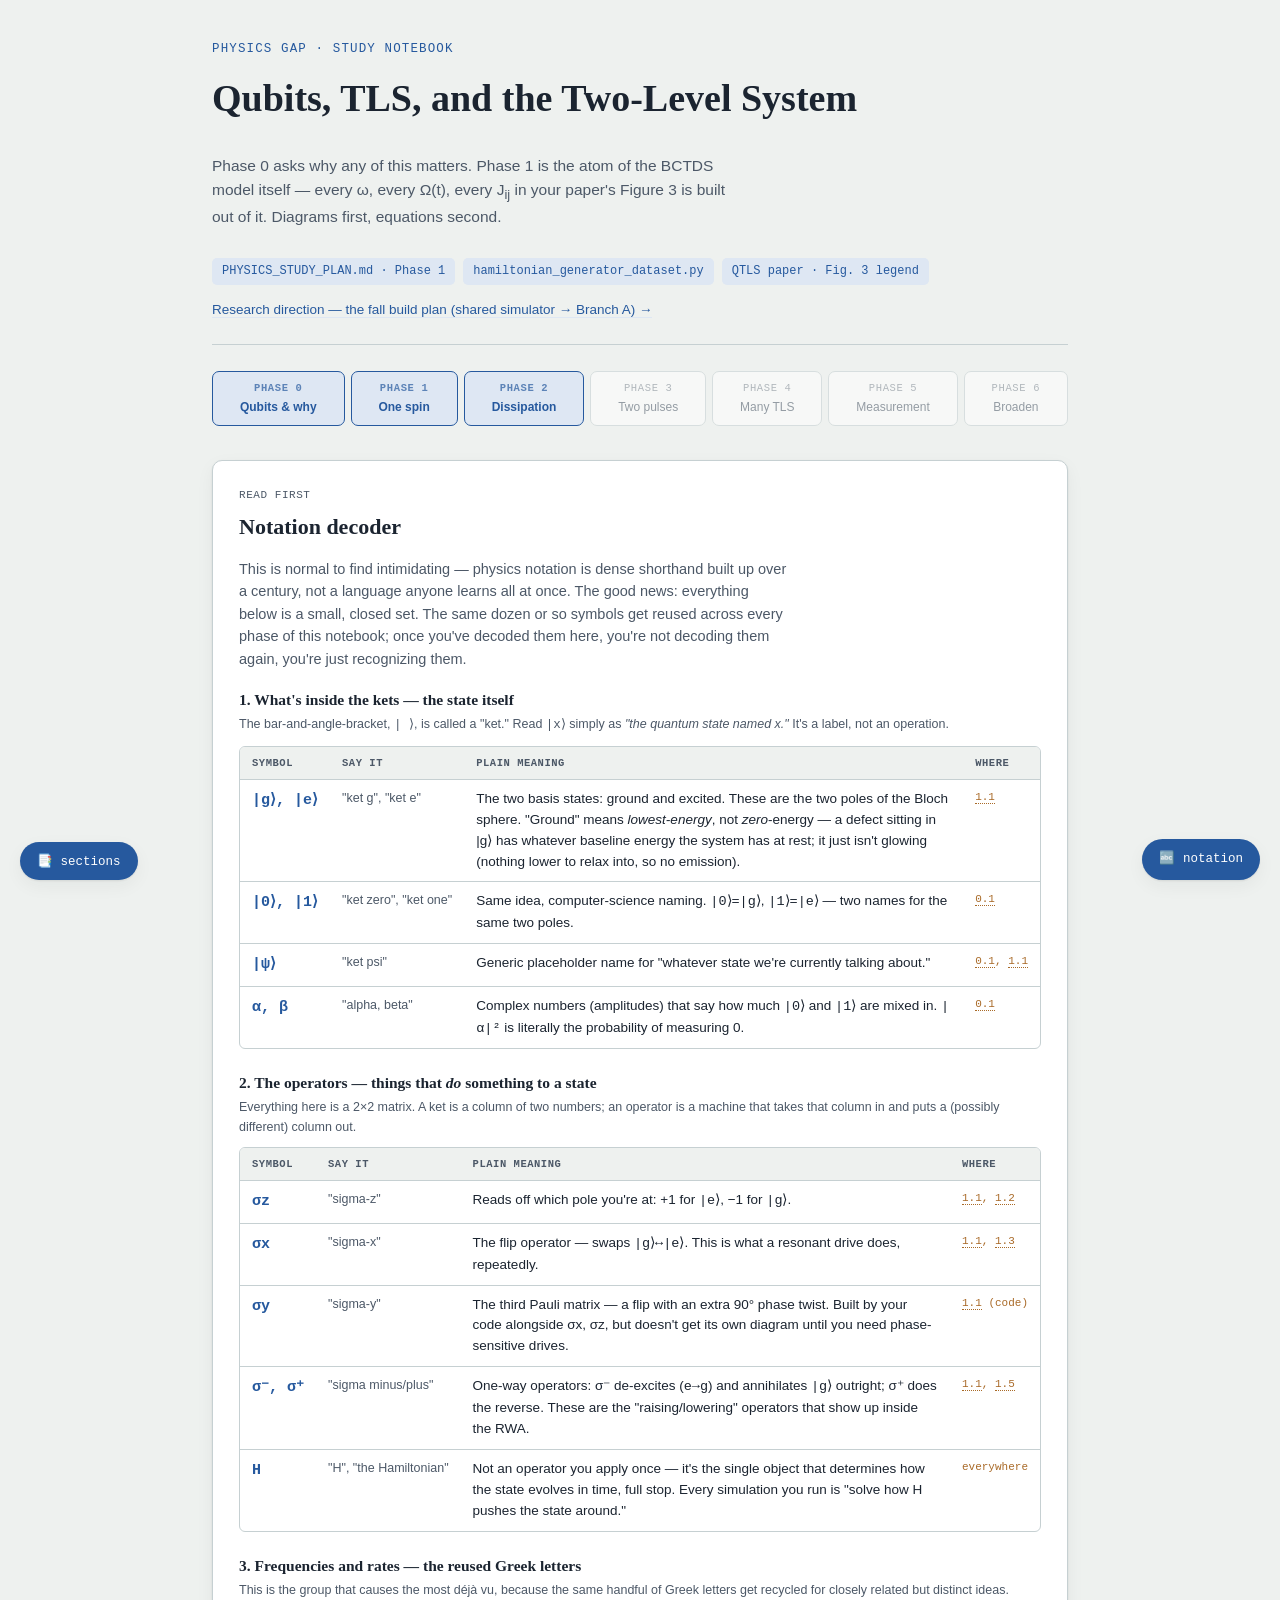
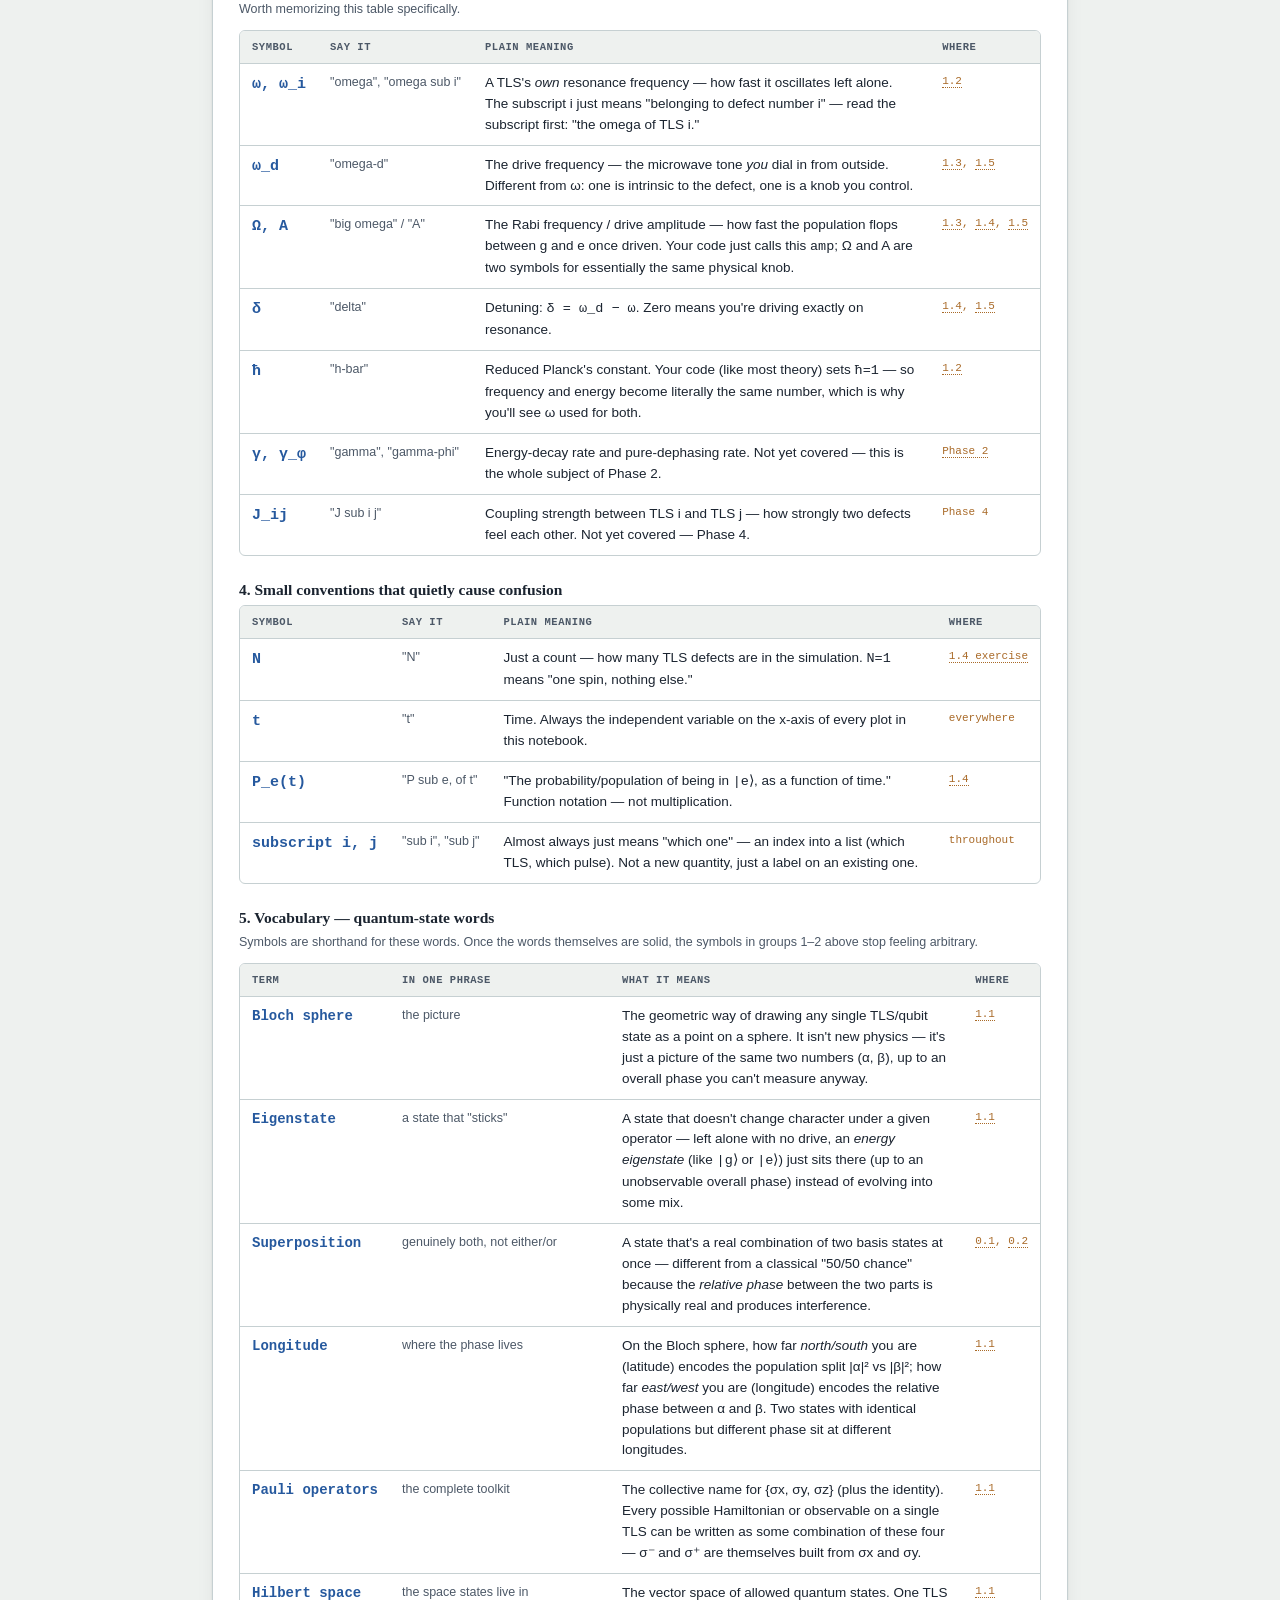
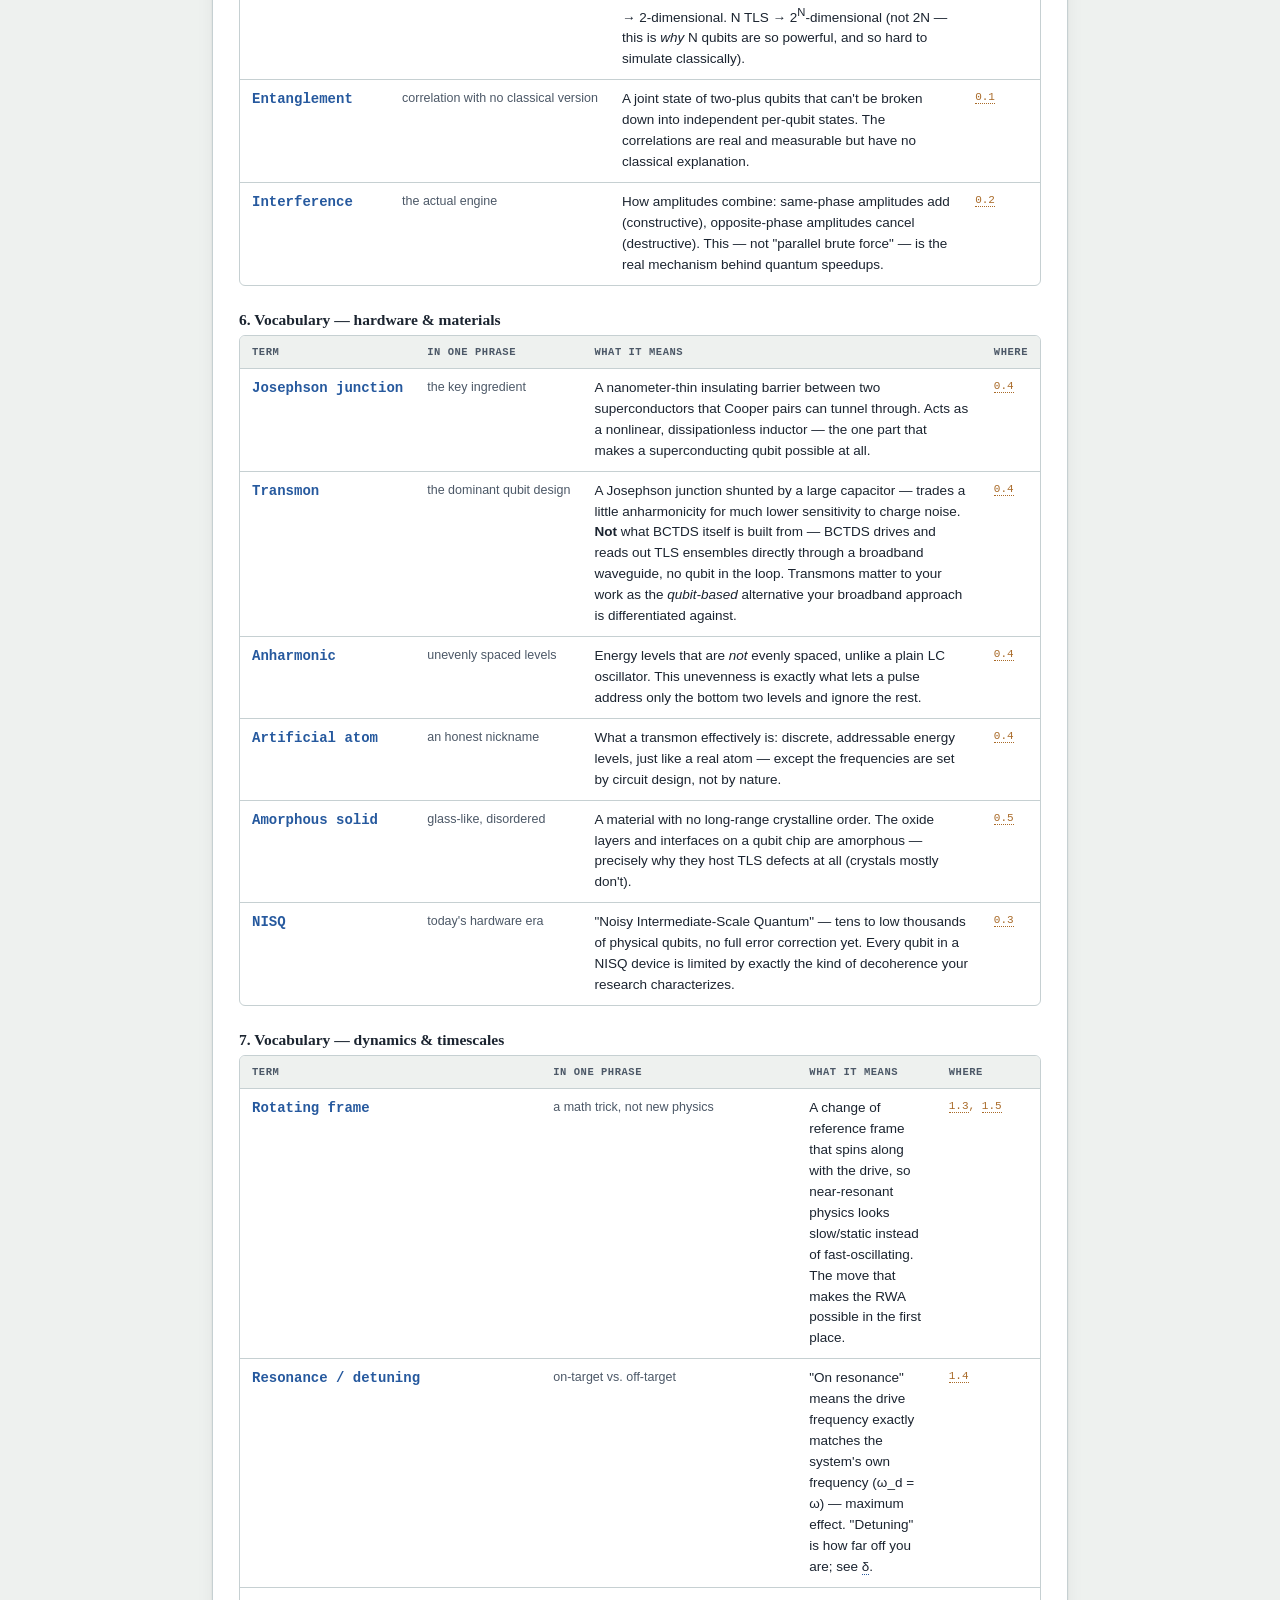
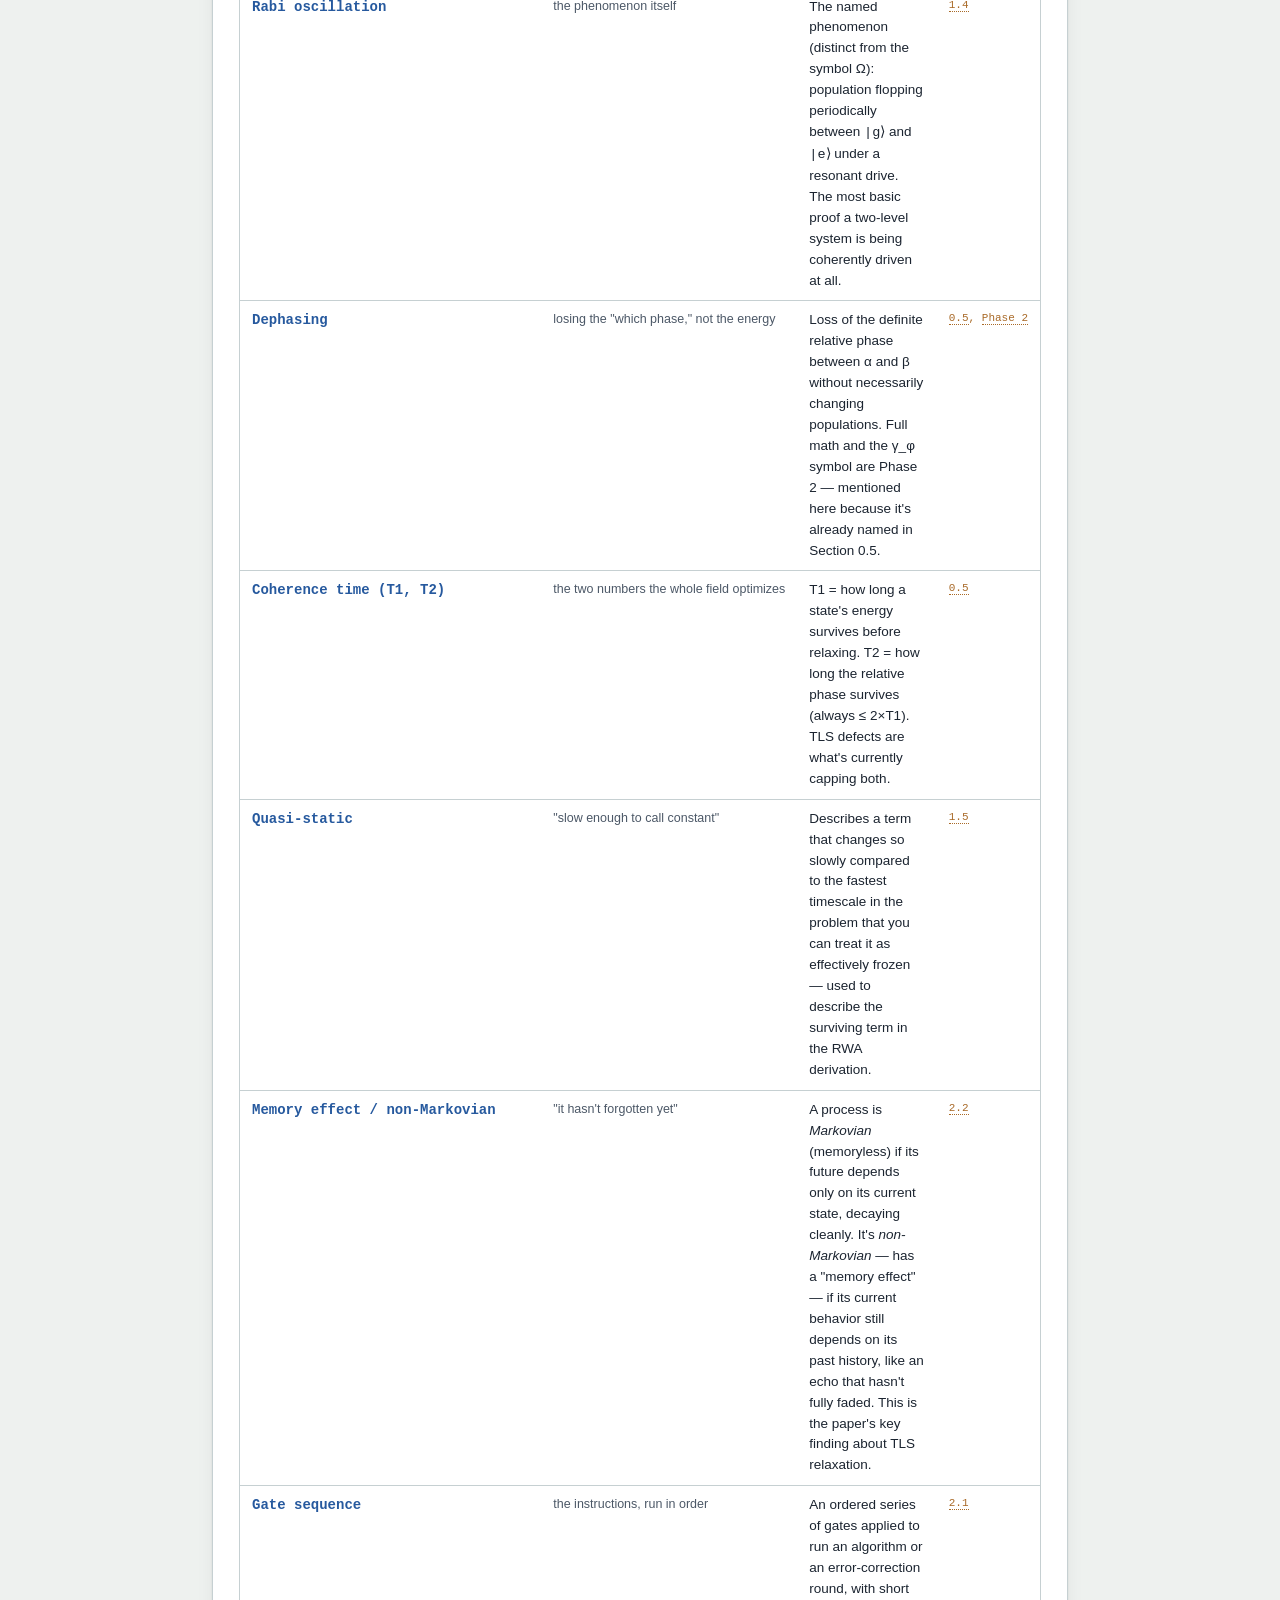
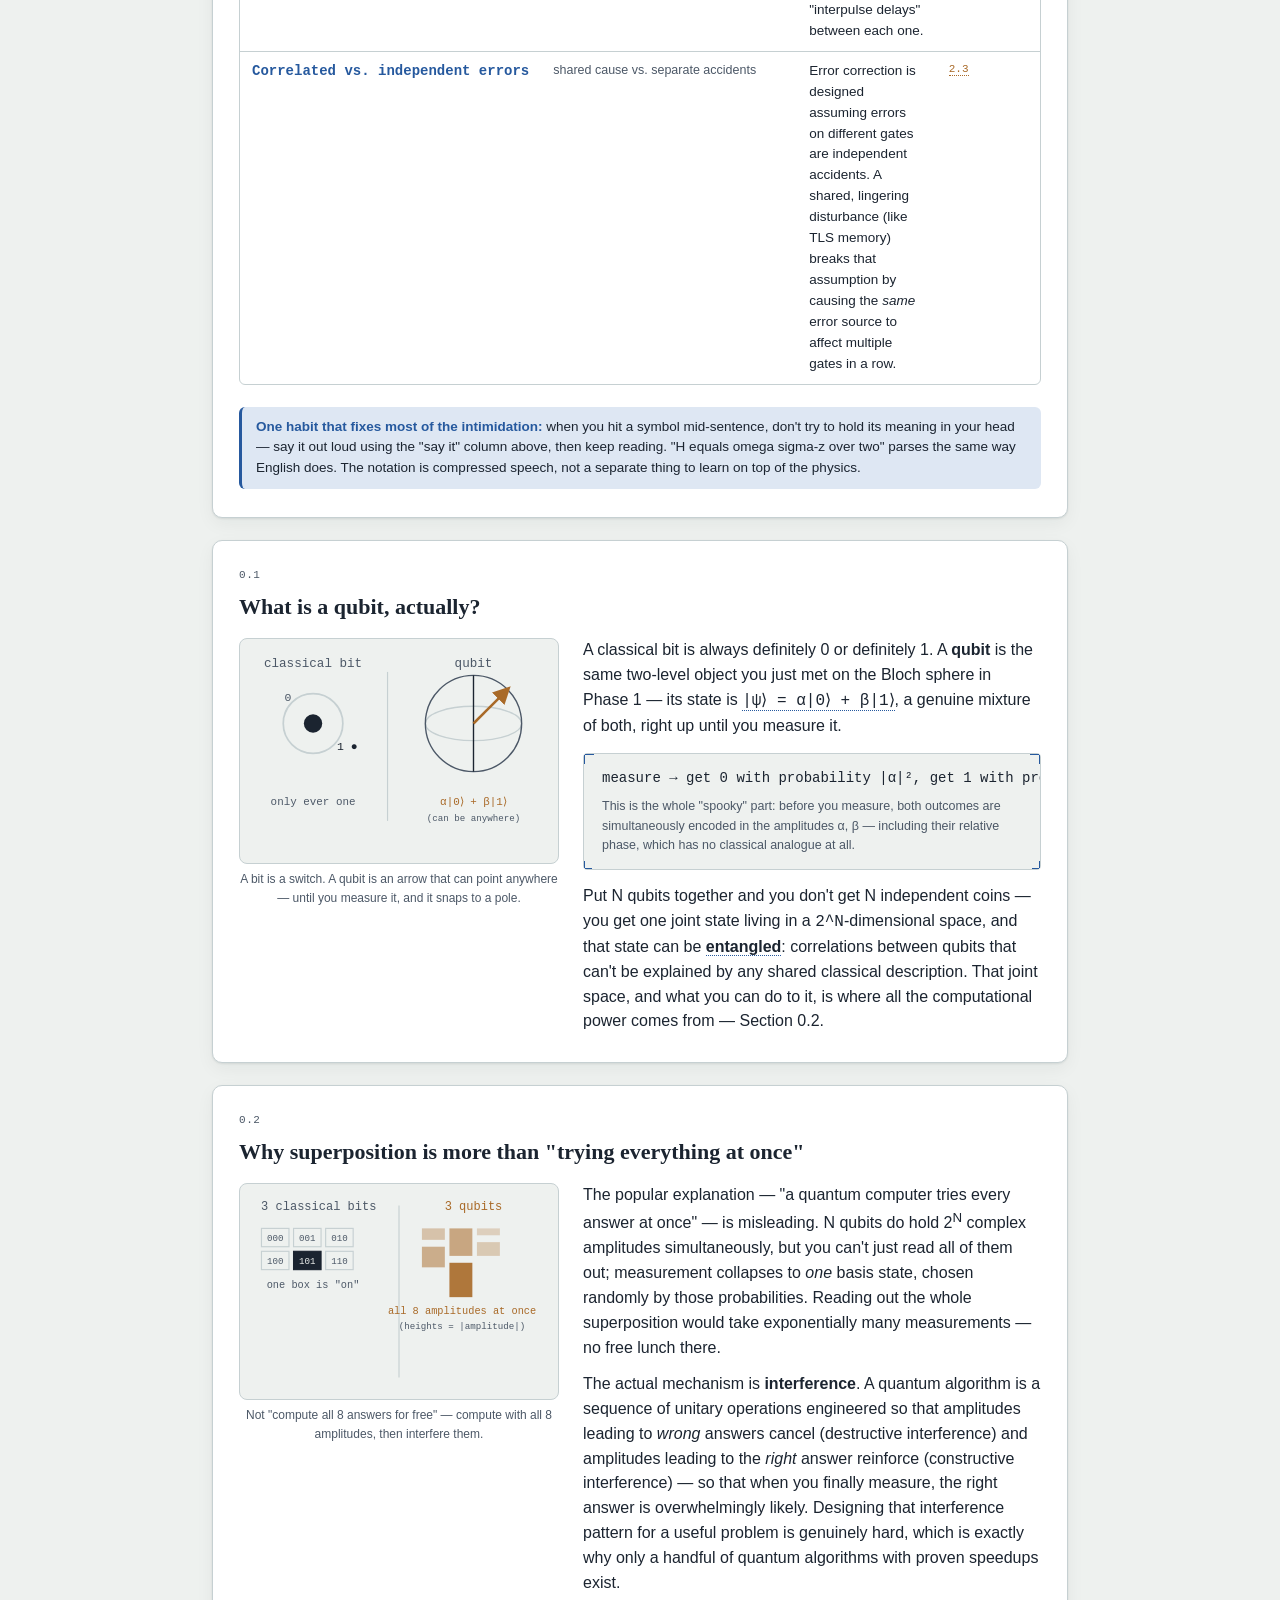
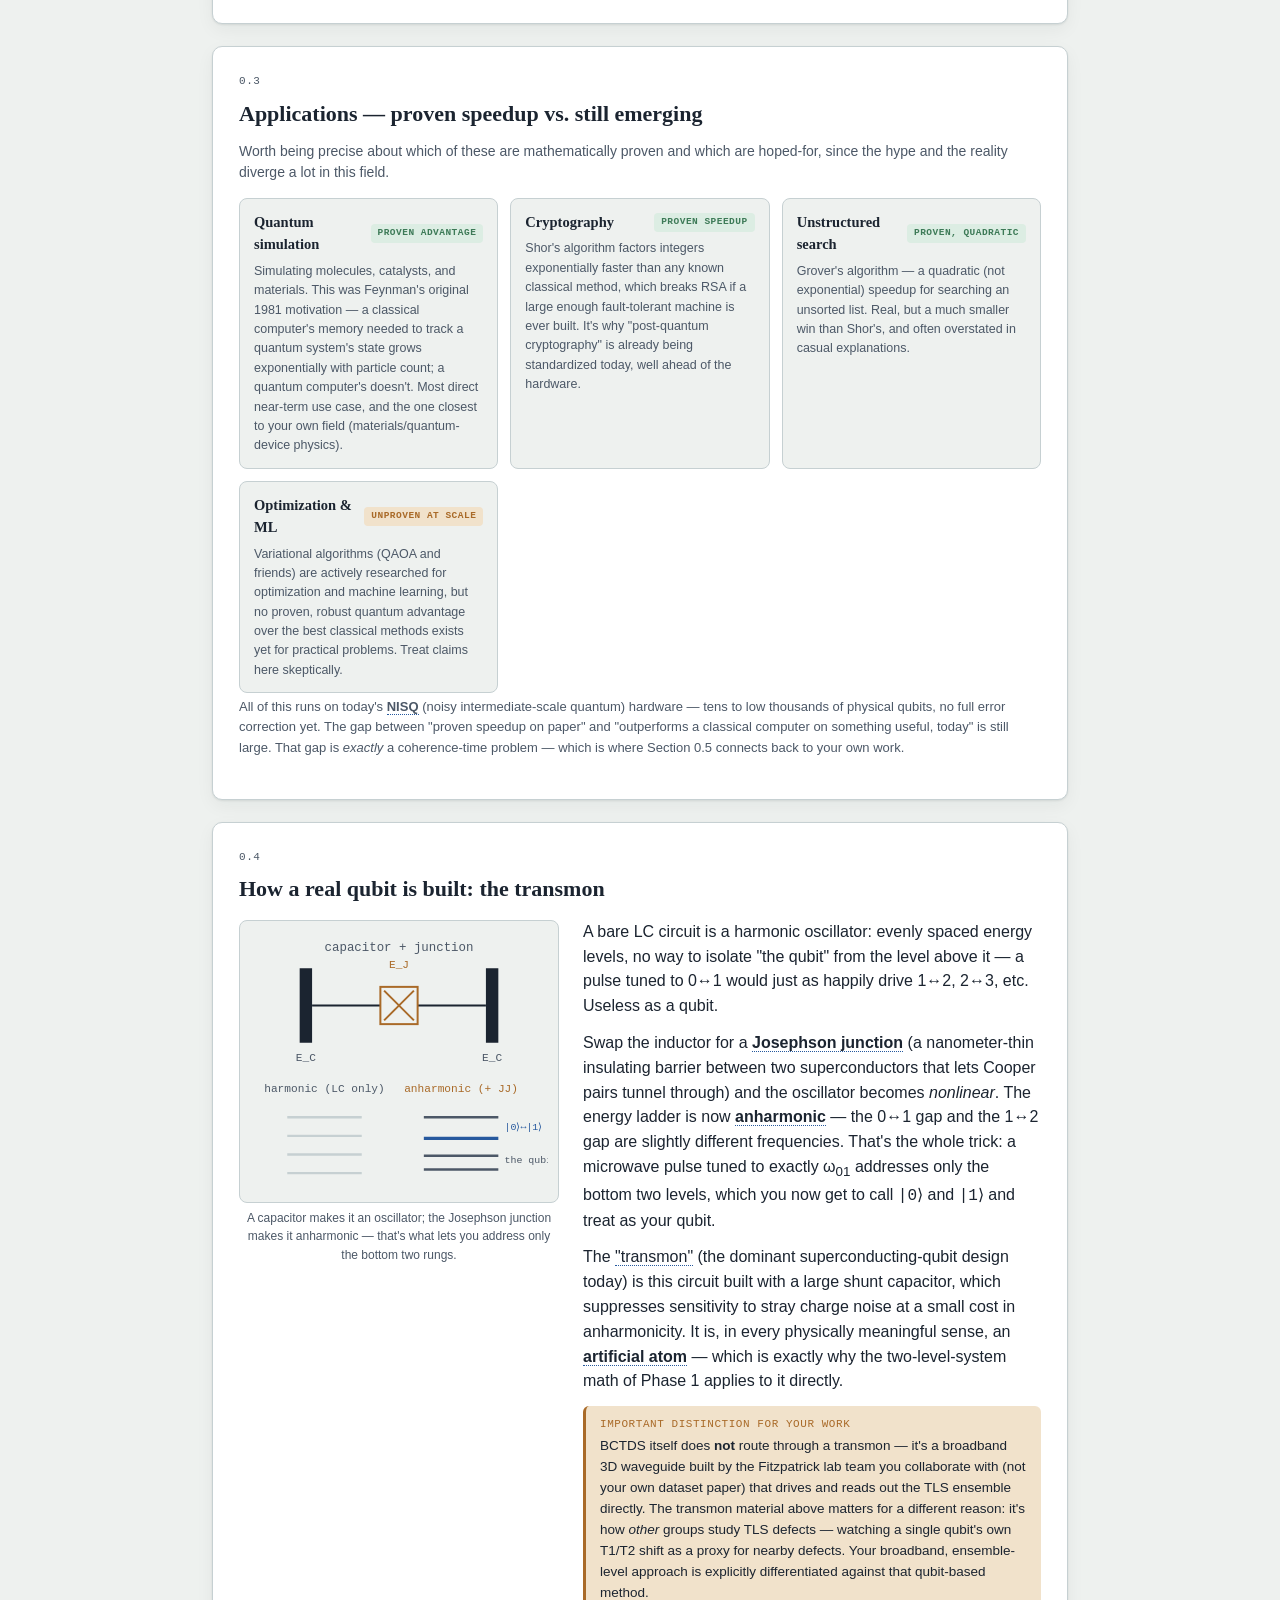
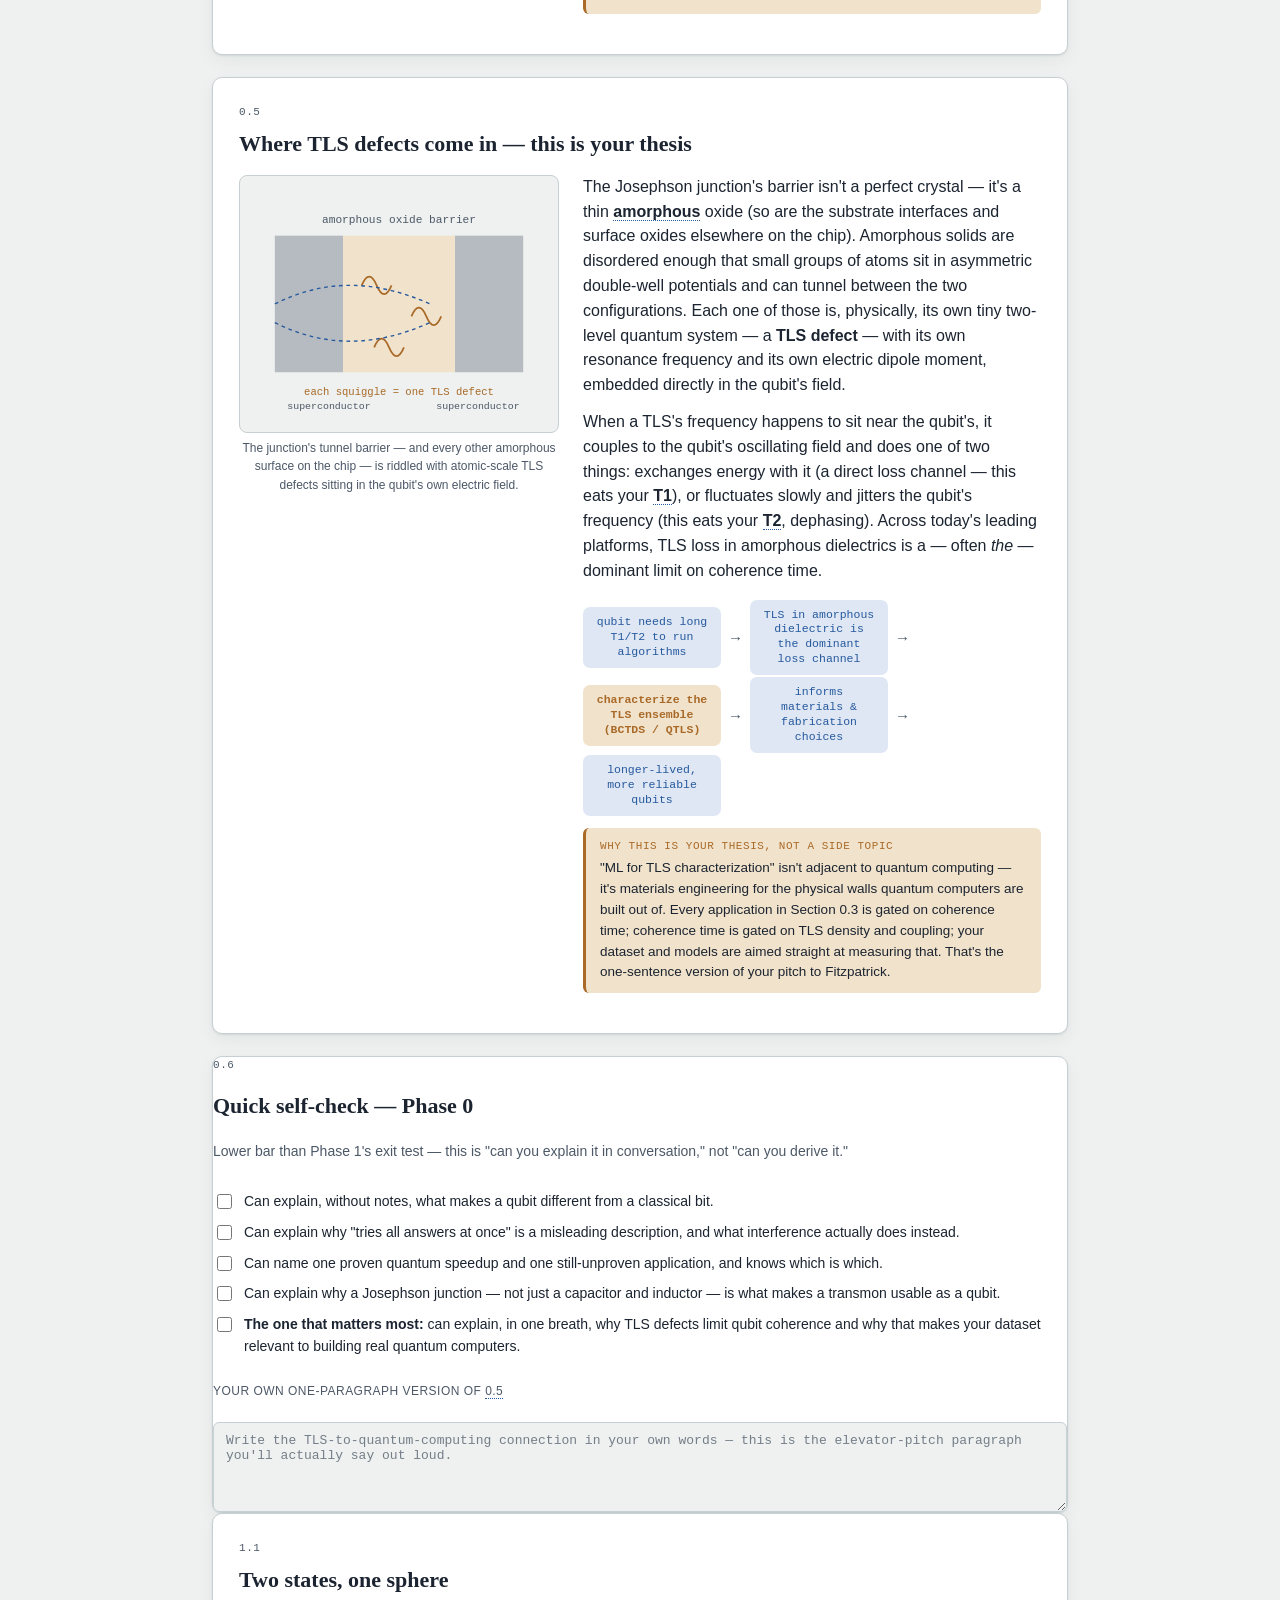
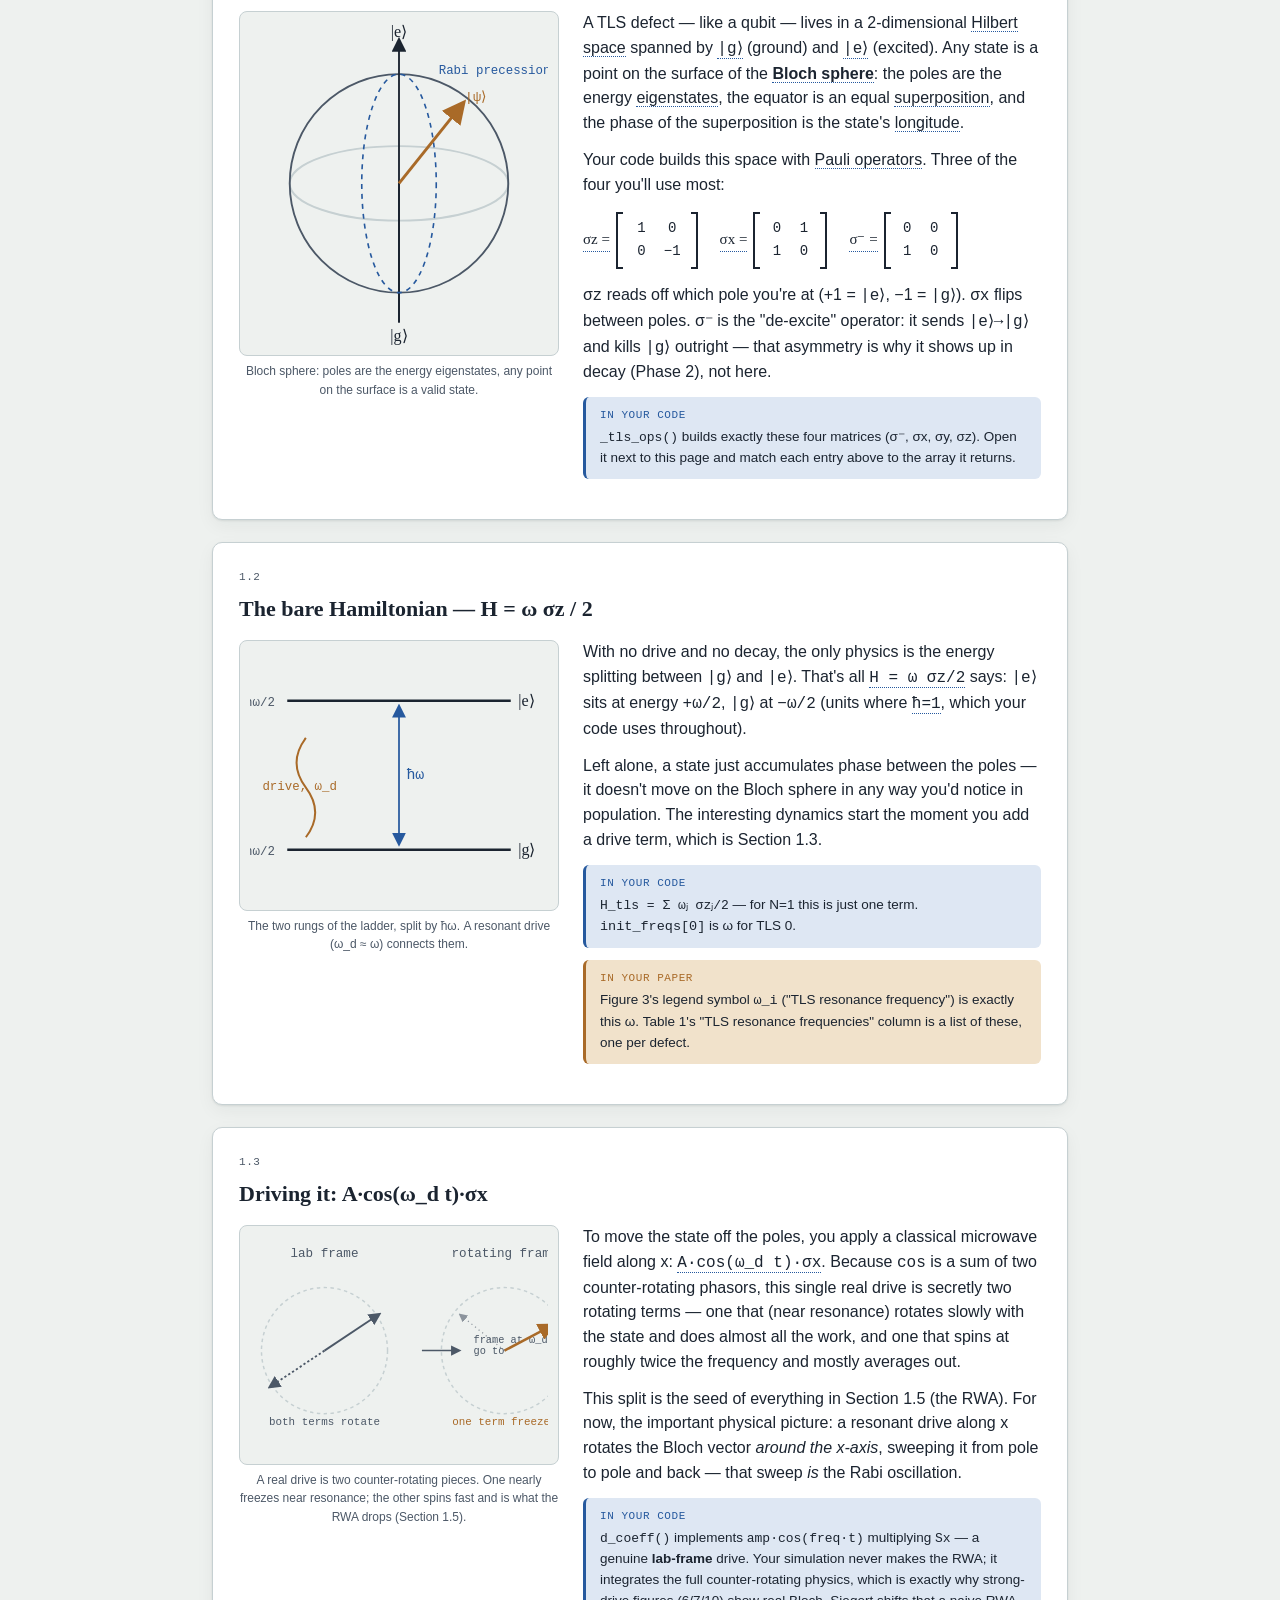
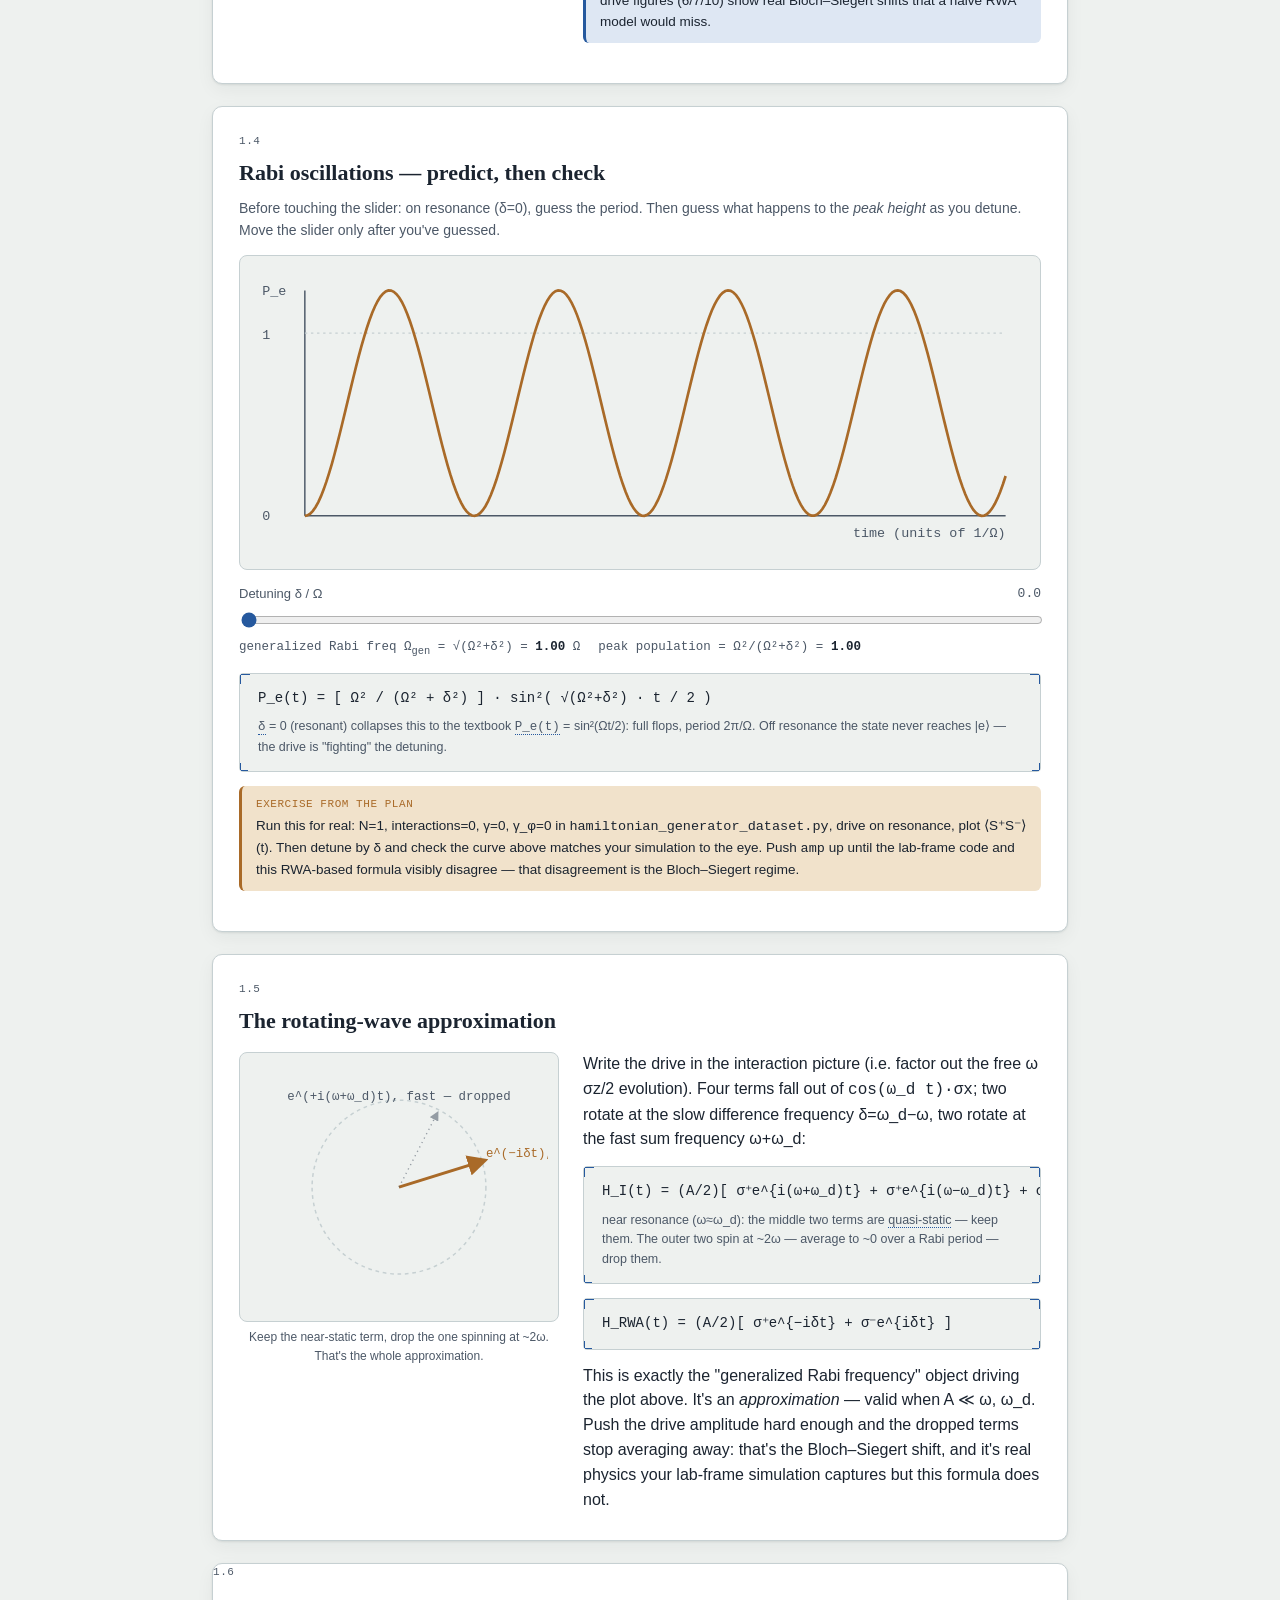
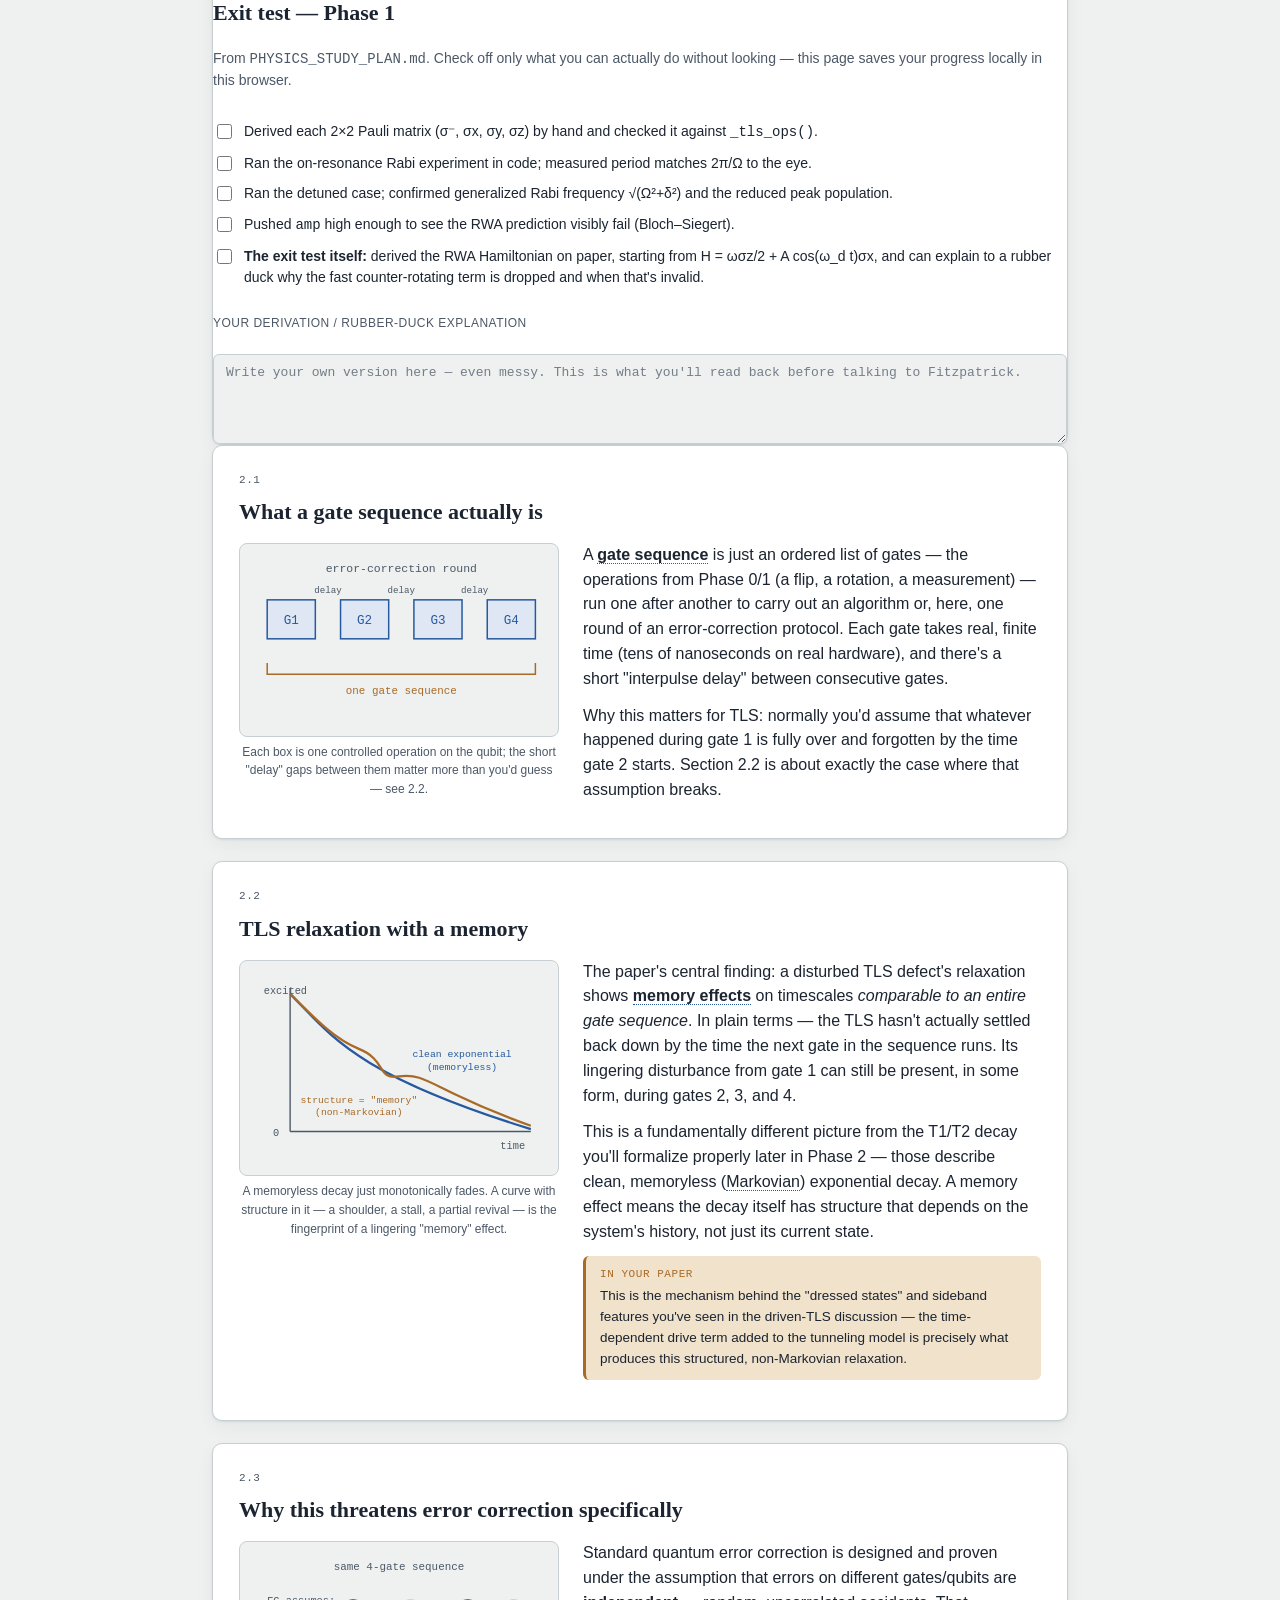
==== commit 330342b7: "Add research-direction page to physics notebook Clickable flowchart of the fall build plan (shared s" ====
--- a/phy/index.html
+++ b/phy/index.html
@@ -20,6 +20,7 @@
       <span class="source-chip">hamiltonian_generator_dataset.py</span>
       <span class="source-chip">QTLS paper · Fig. 3 legend</span>
     </div>
+    <div class="crosslink"><a href="research-direction.html">Research direction — the fall build plan (shared simulator → Branch A) →</a></div>
   </header>
 
   <nav class="phase-tracker">
--- a/phy/css/style.css
+++ b/phy/css/style.css
@@ -121,6 +121,14 @@
     color: var(--accent);
     border: 1px solid transparent;
   }
+  .crosslink { margin-top: 2px; }
+  .crosslink a {
+    font-size: 13.5px;
+    color: var(--accent);
+    text-decoration: none;
+    border-bottom: 1px solid var(--accent-soft);
+  }
+  .crosslink a:hover { border-bottom-color: var(--accent); }
 
   /* ---------- Phase tracker ---------- */
   .phase-tracker {
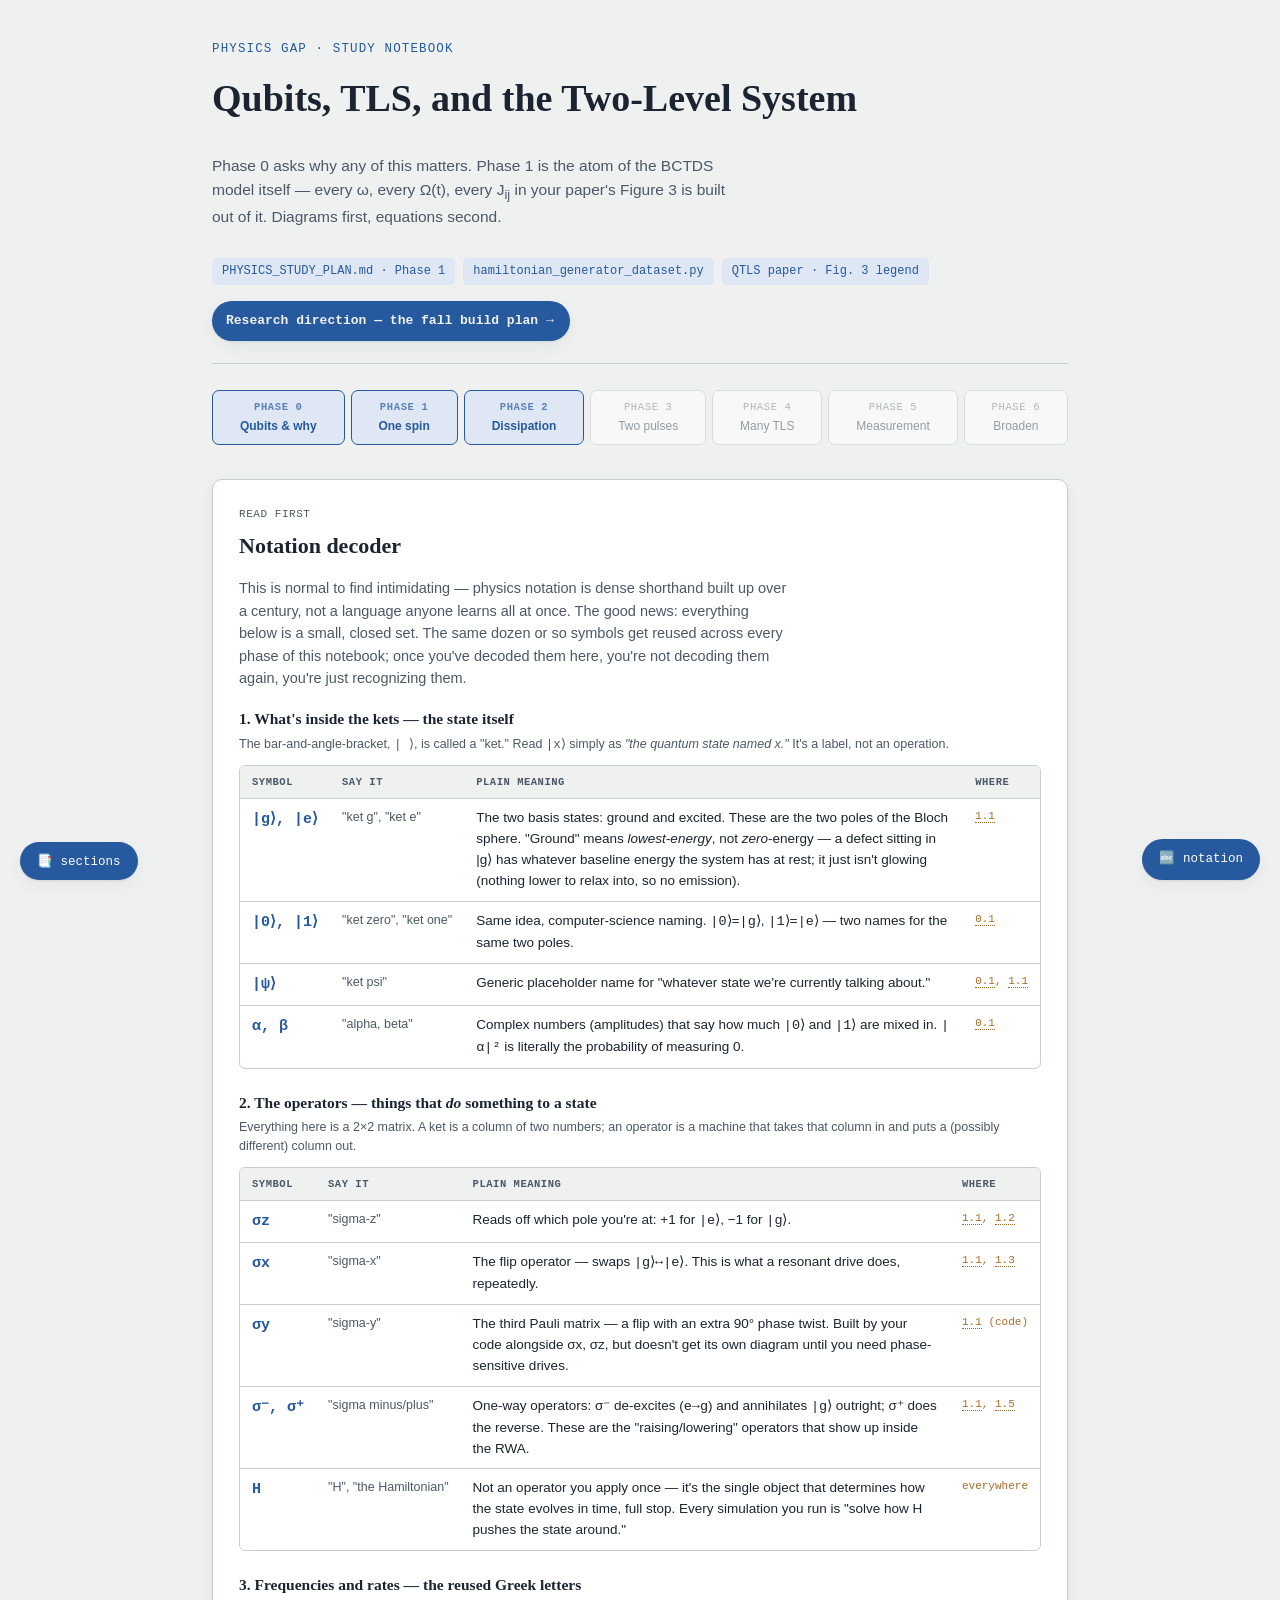
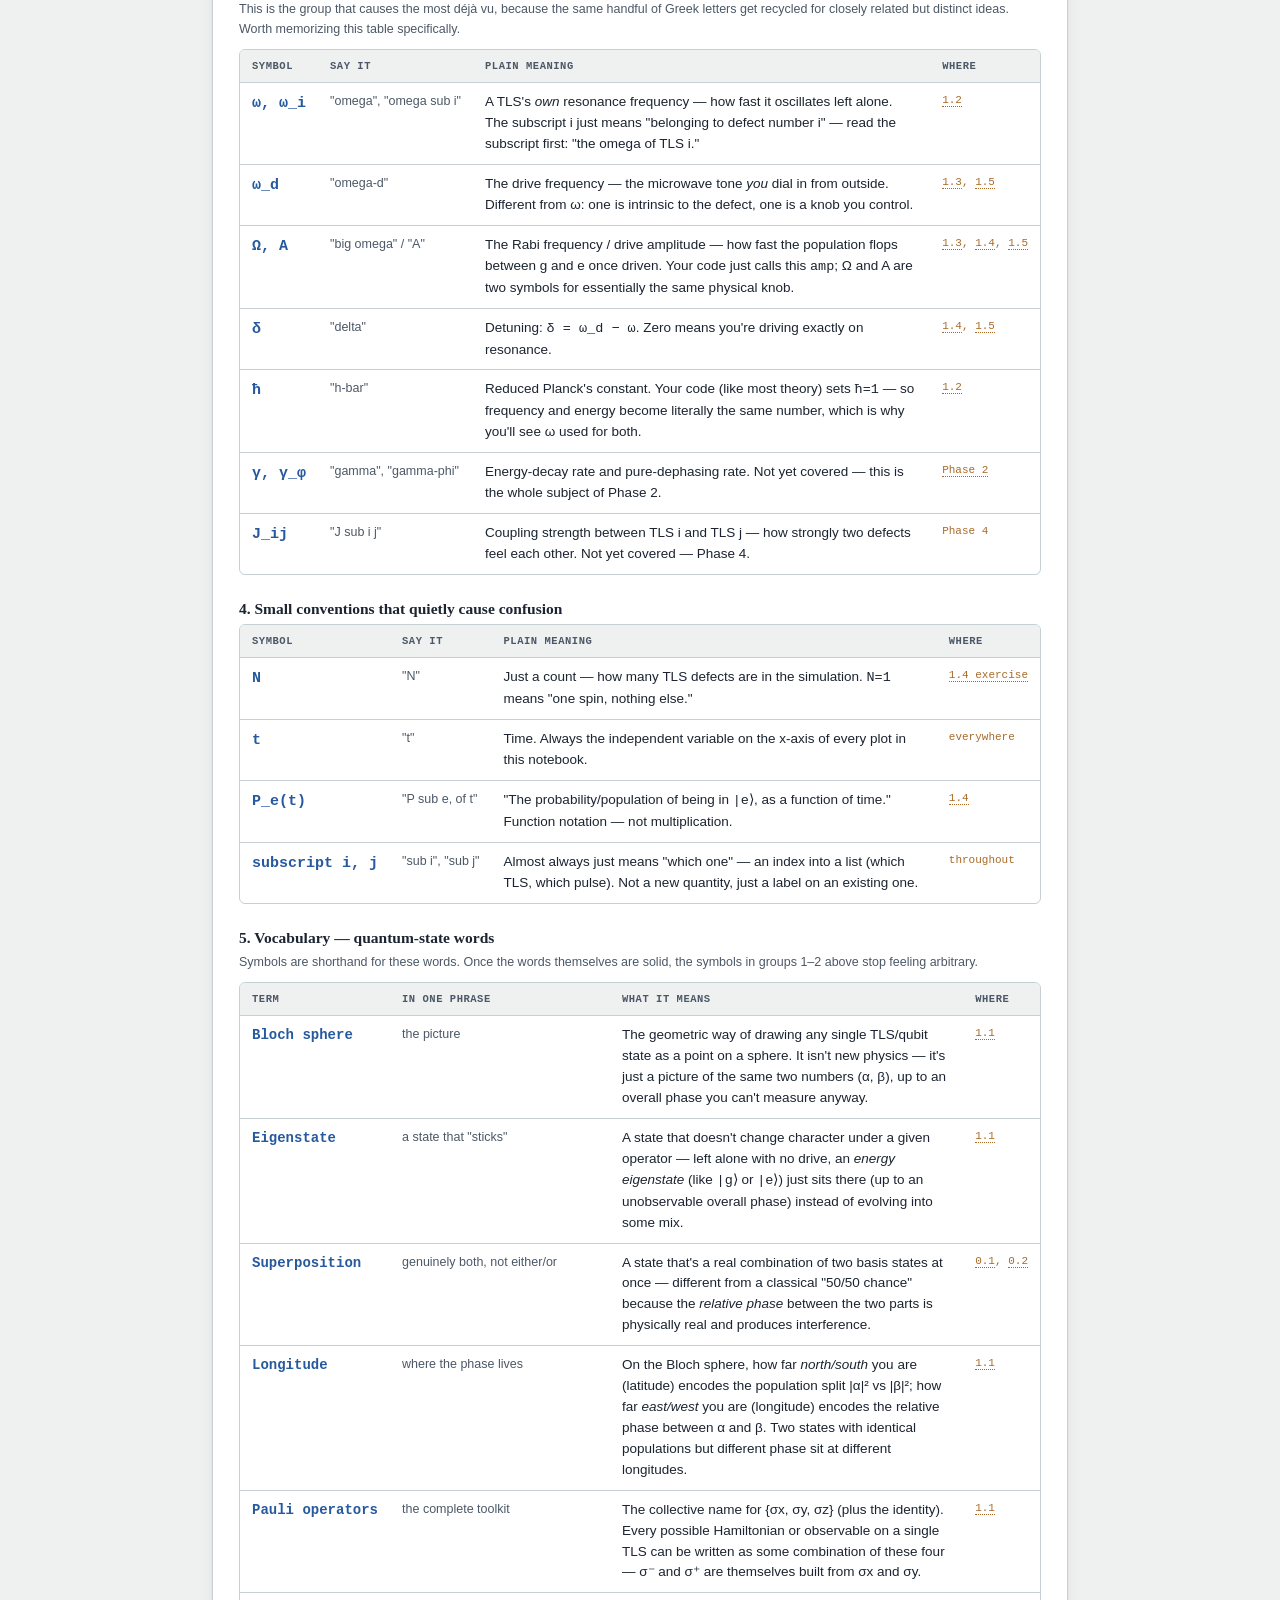
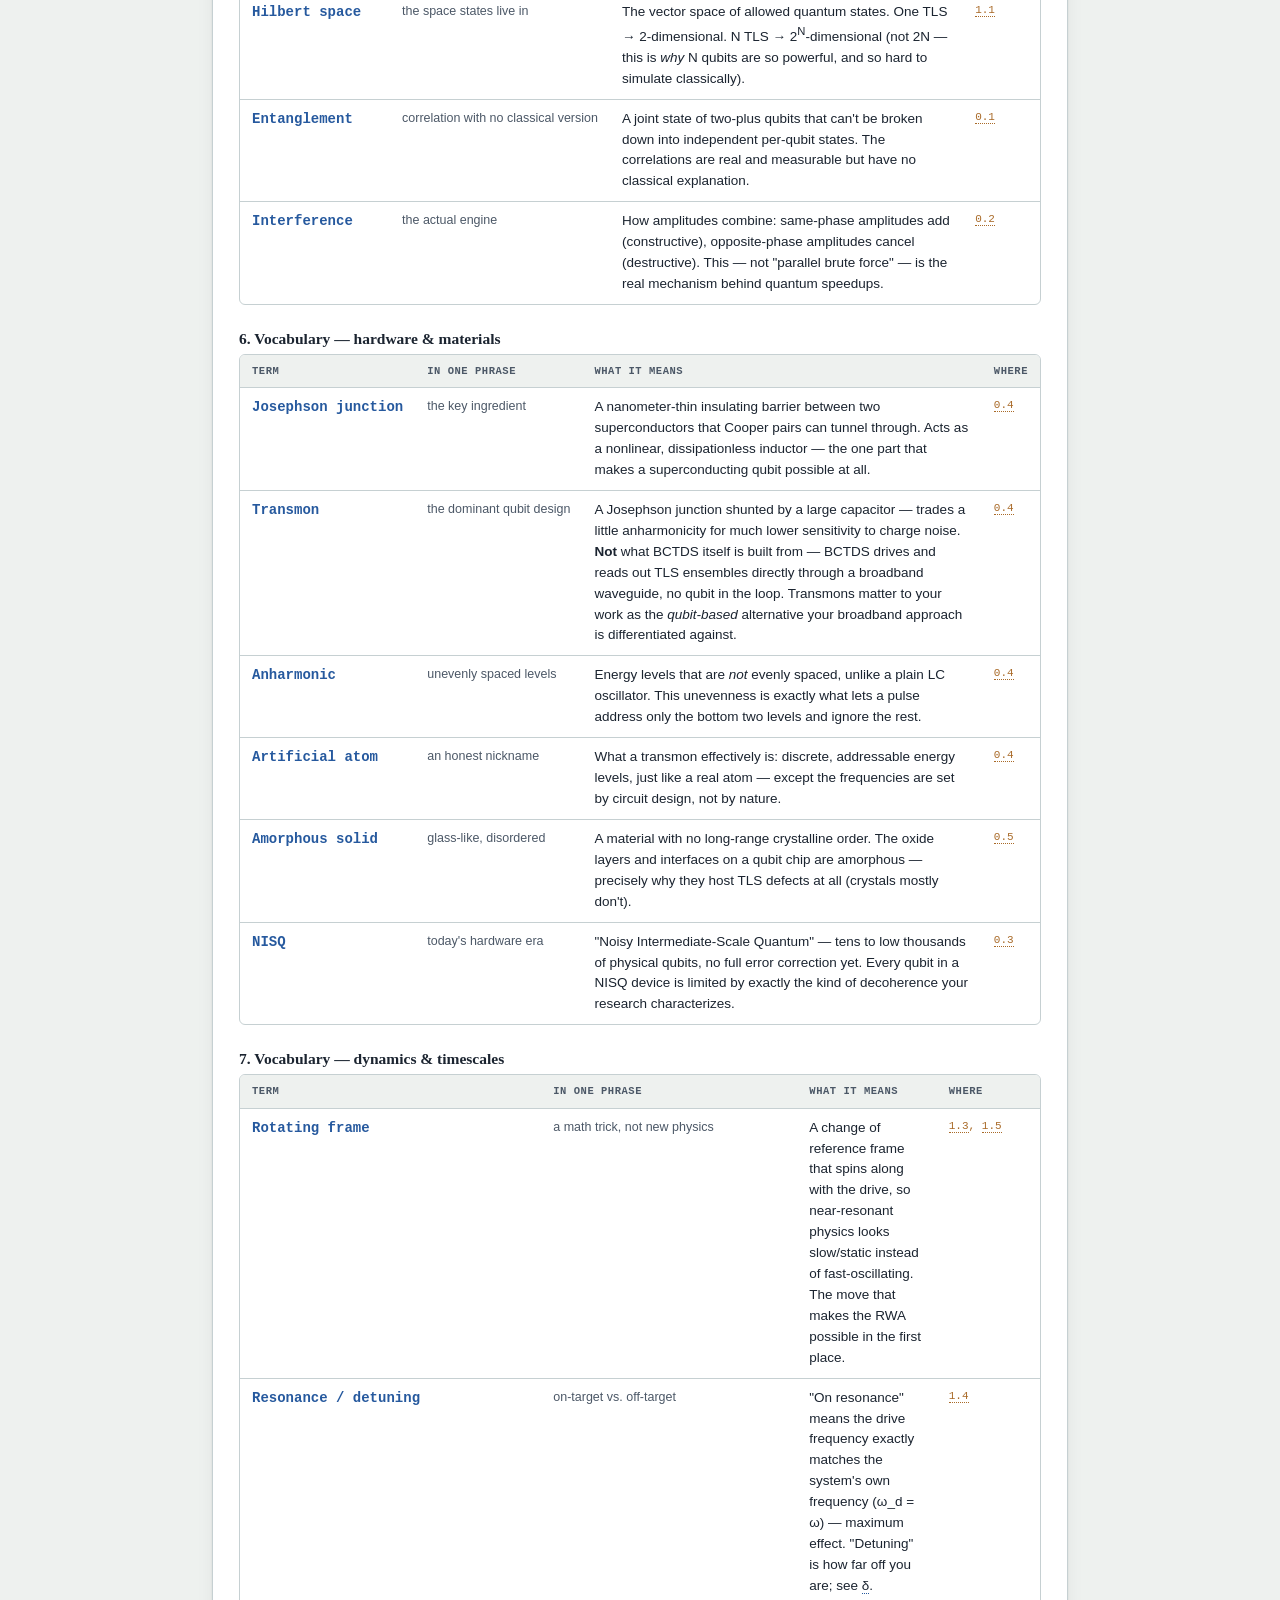
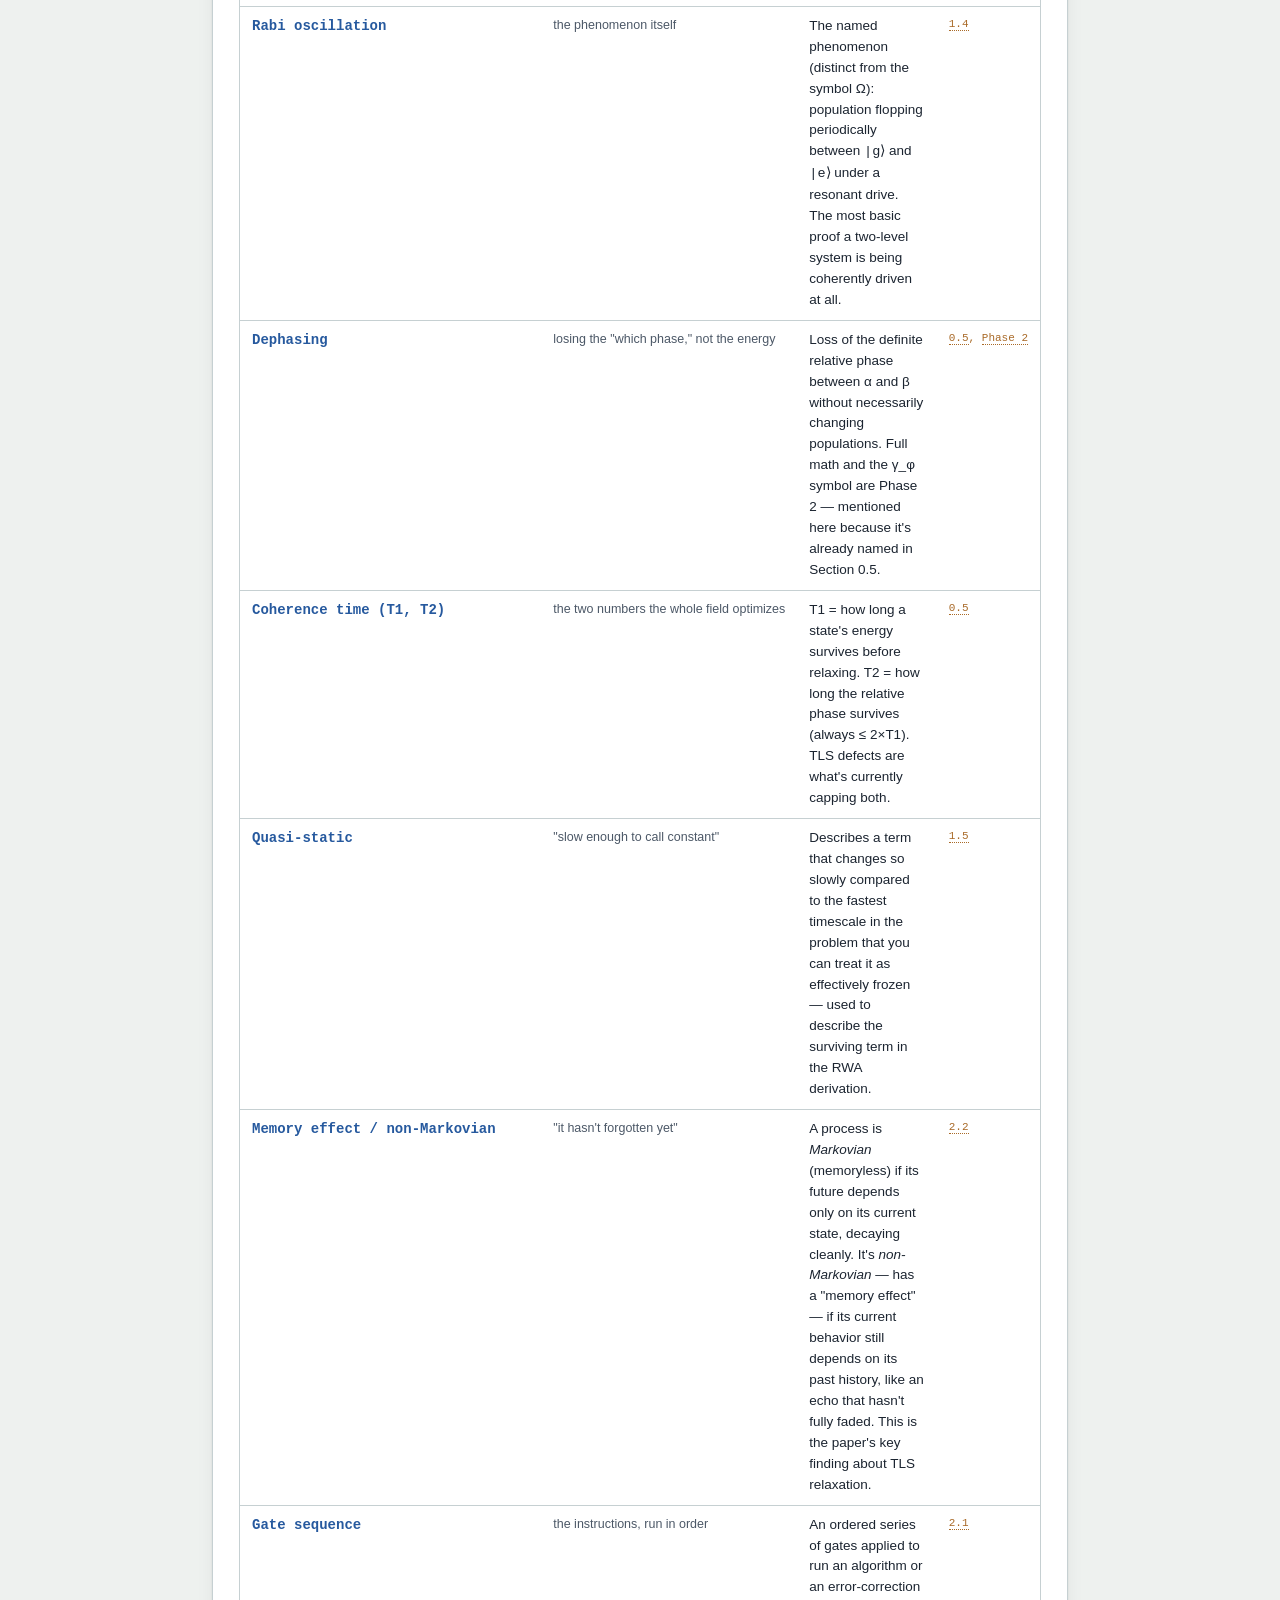
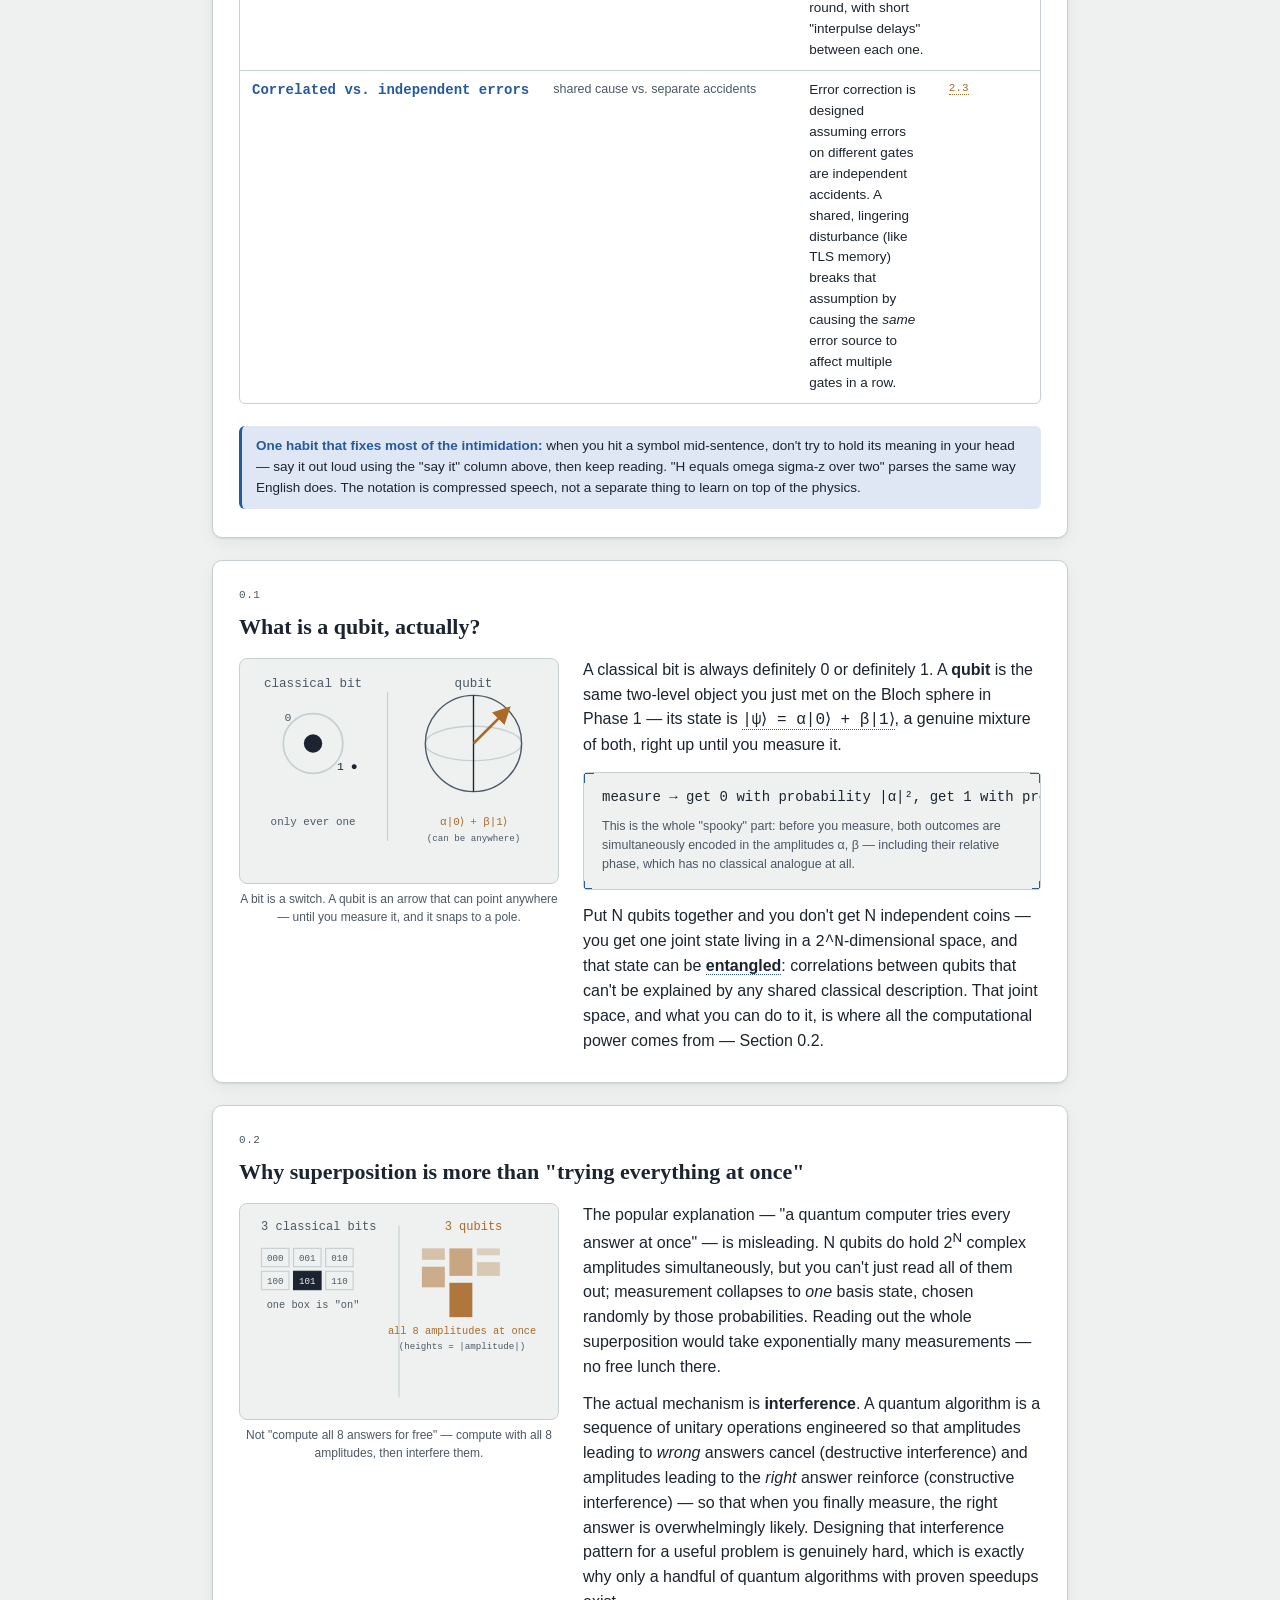
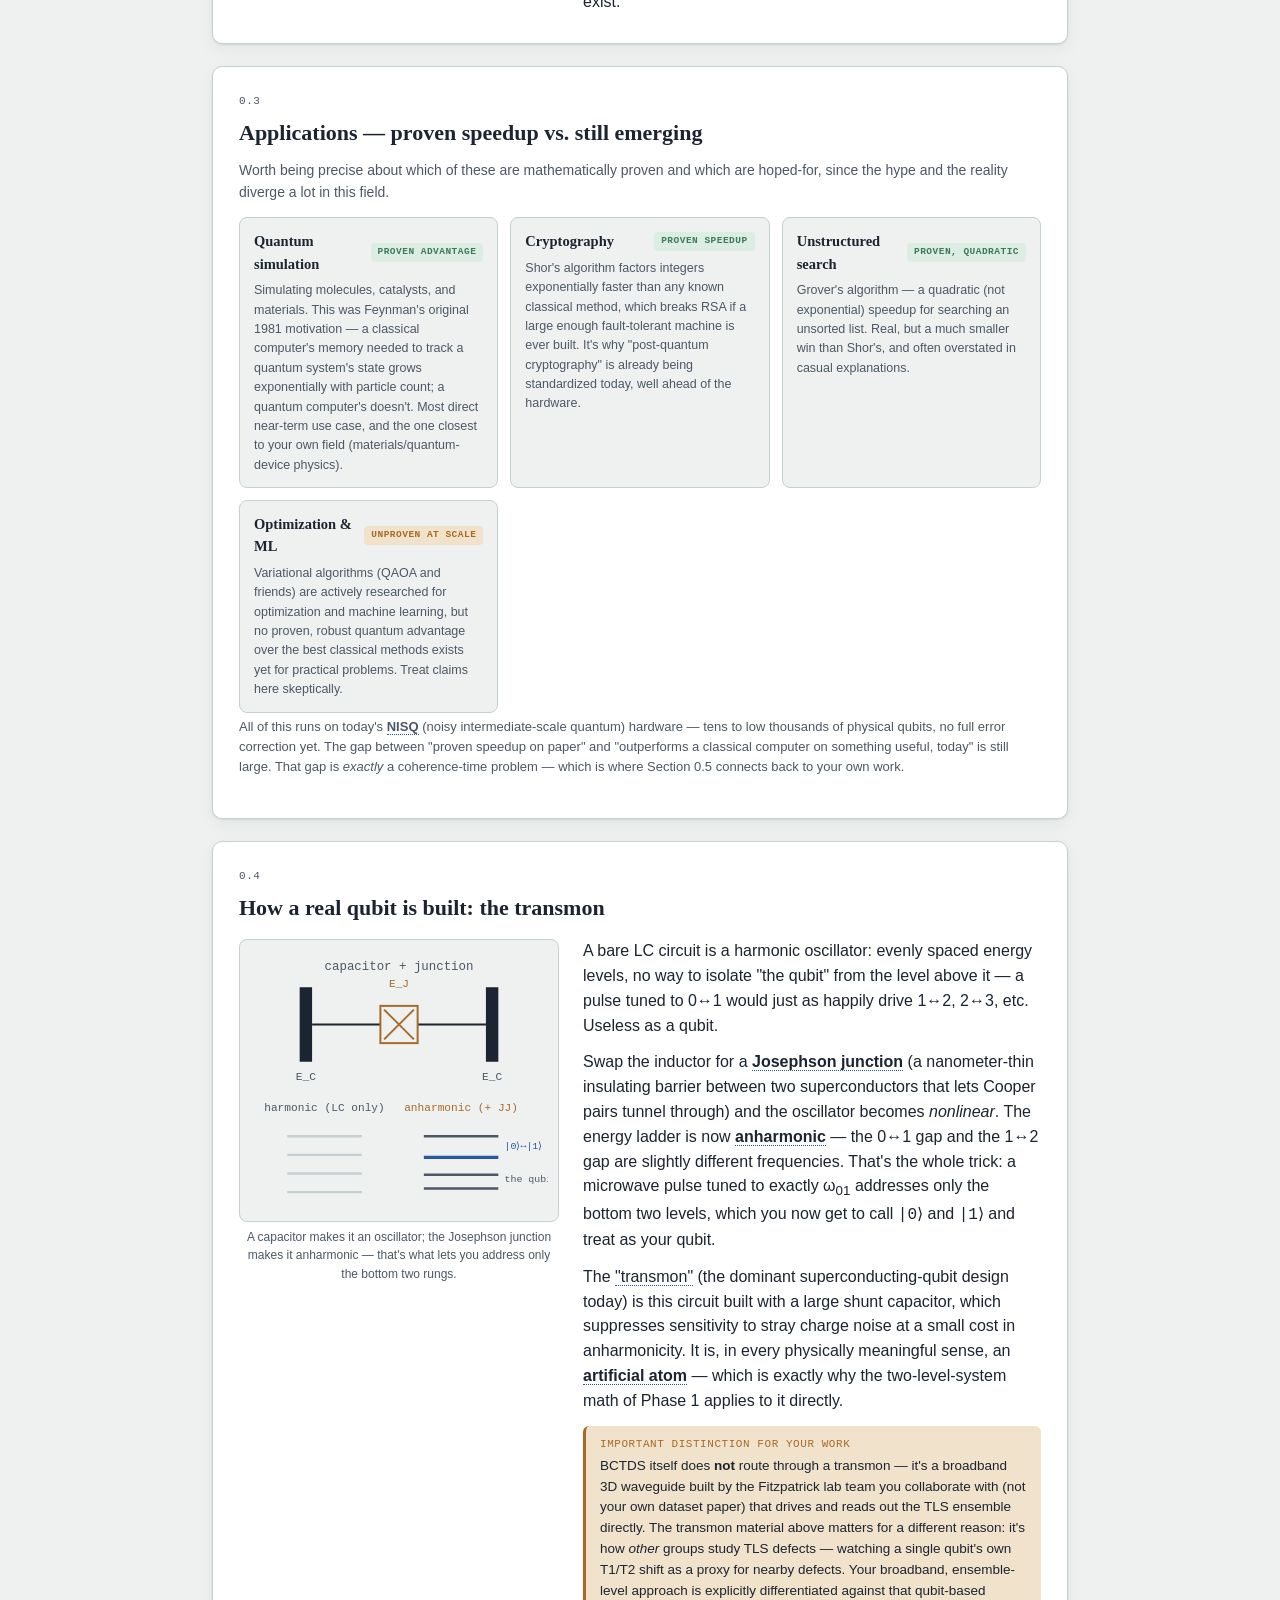
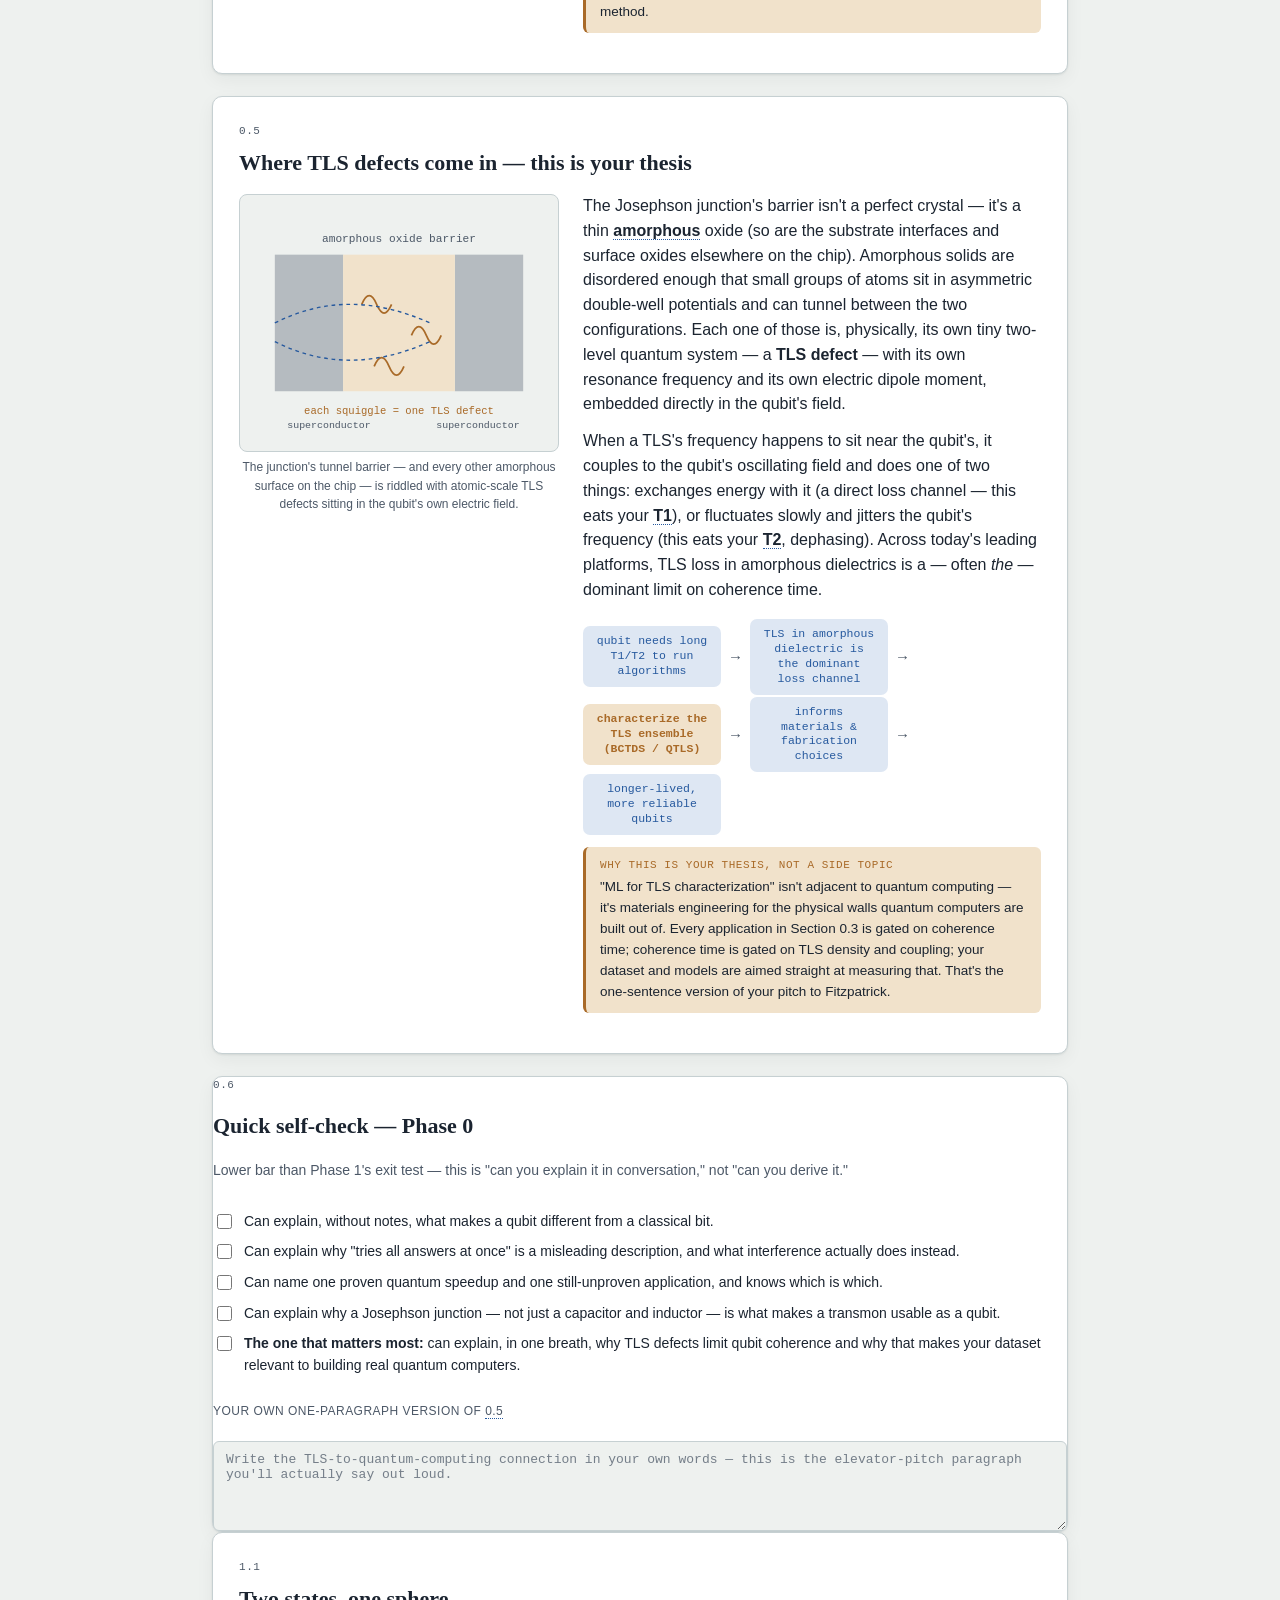
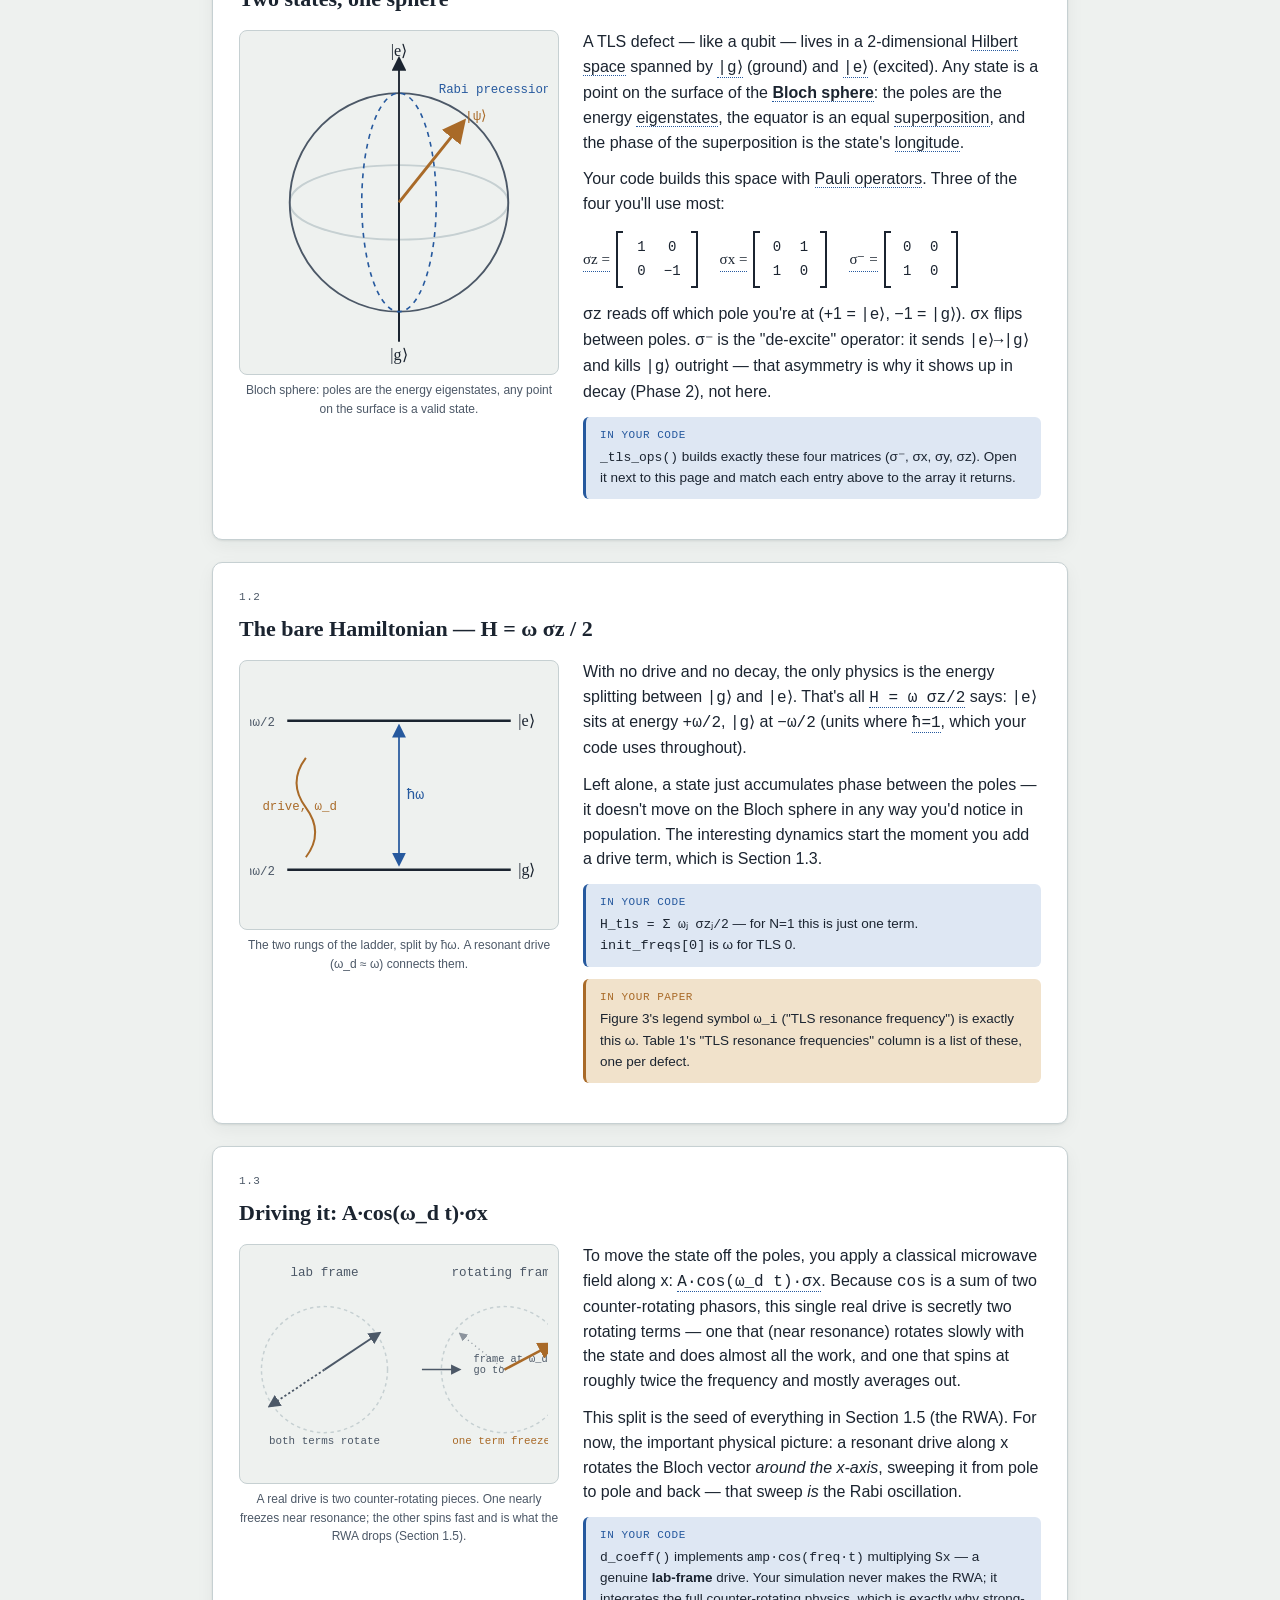
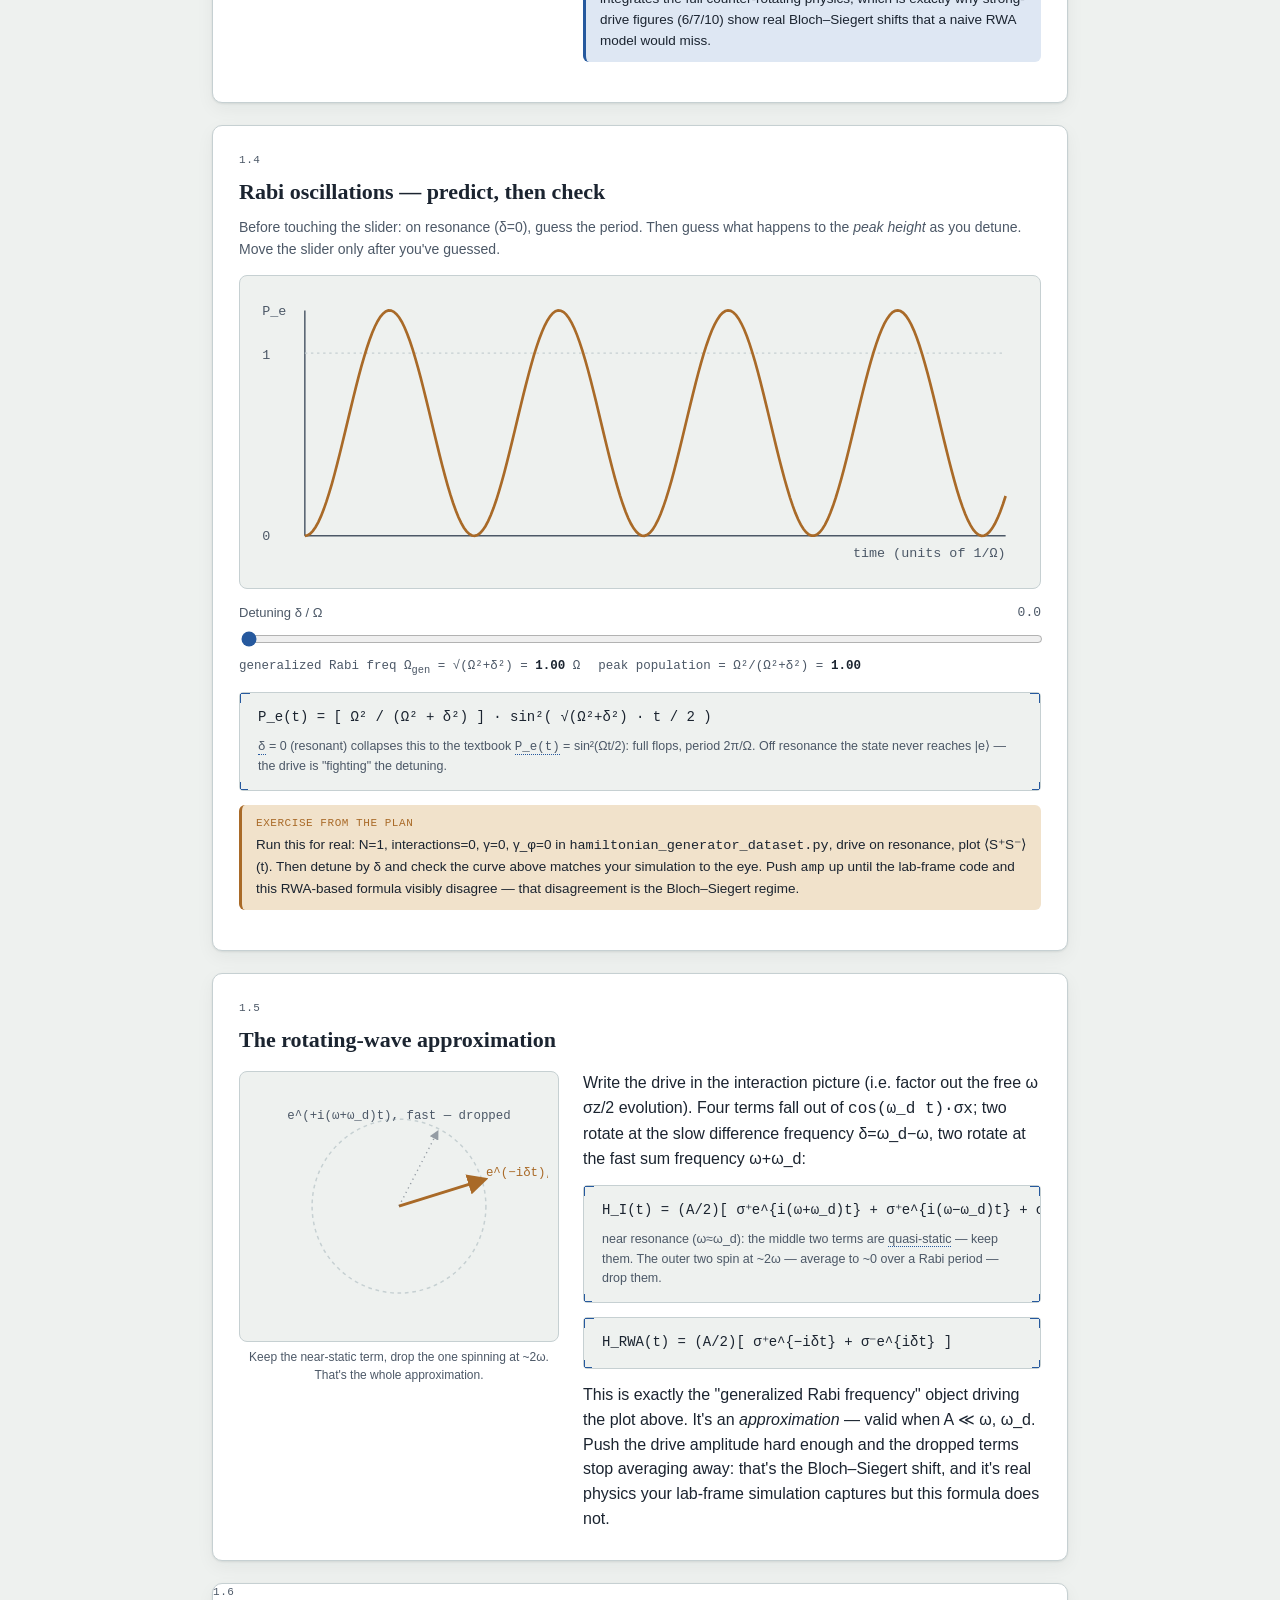
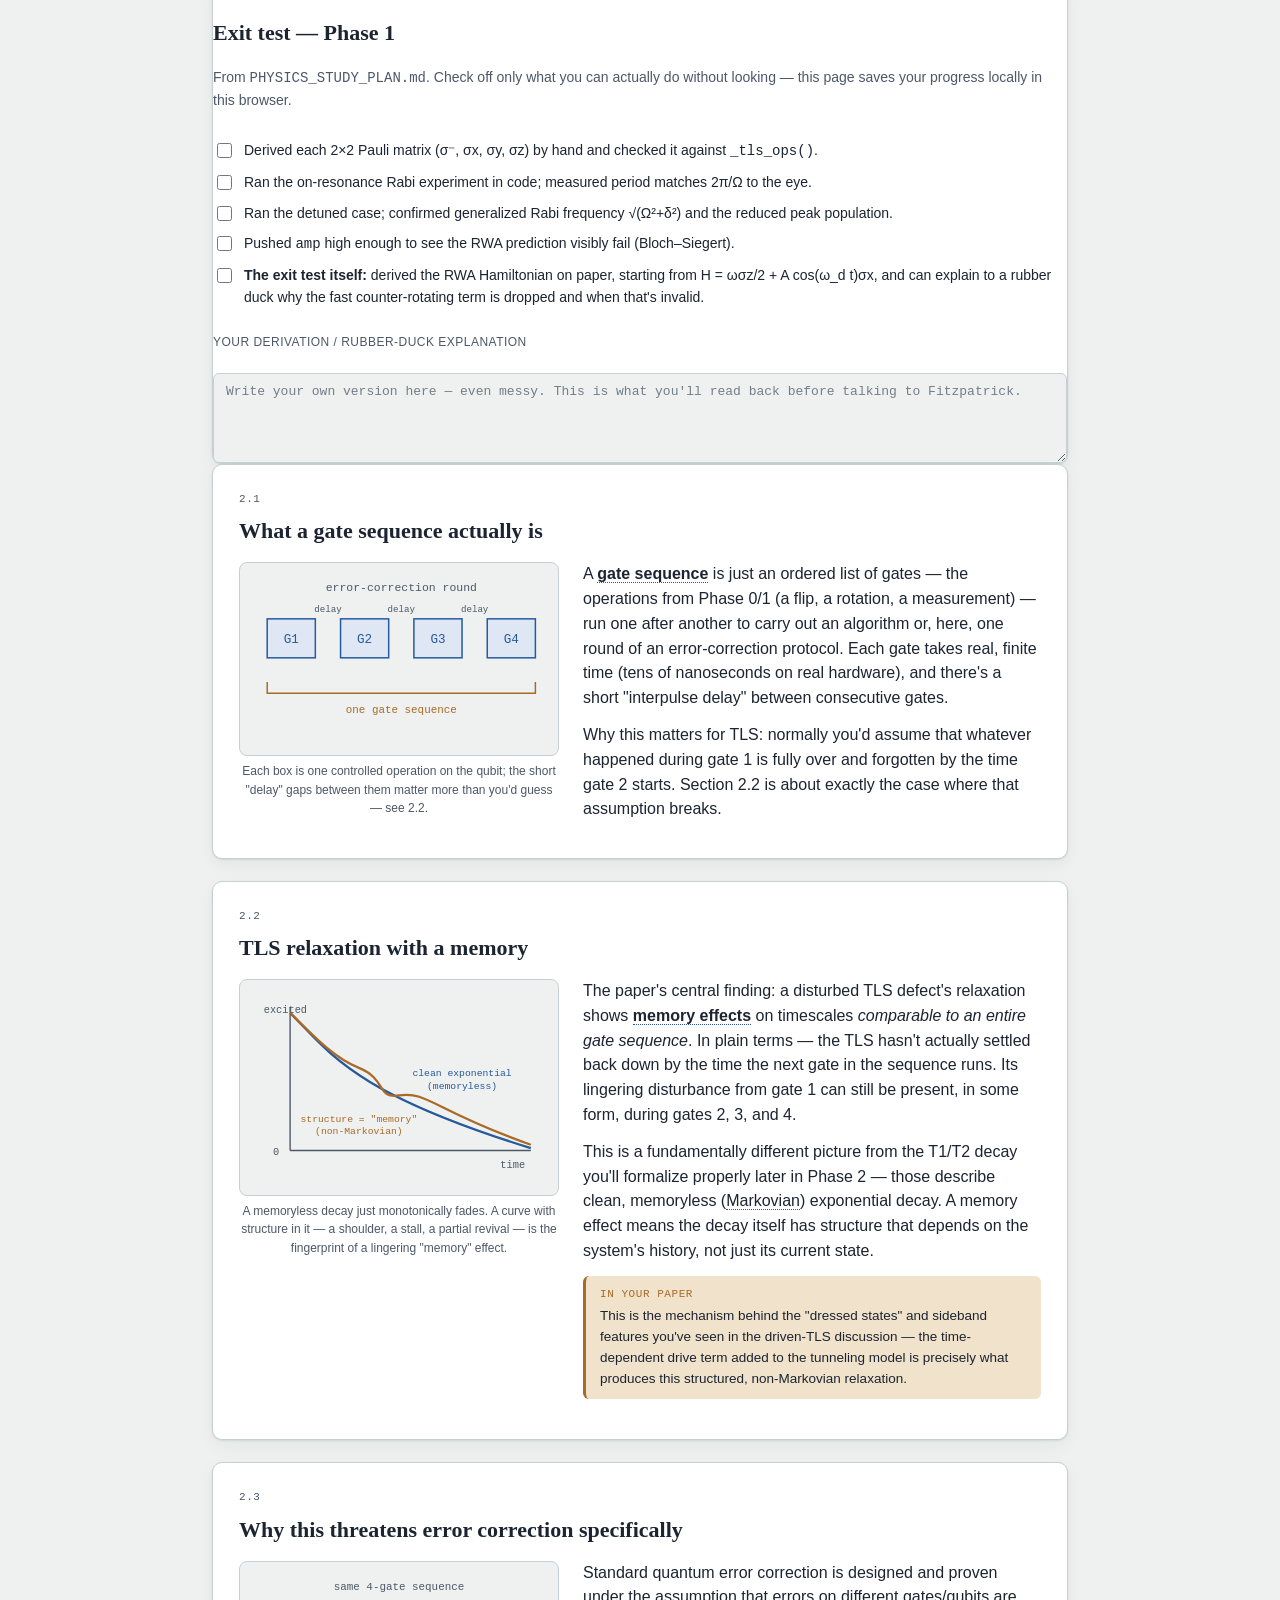
==== commit c08e1dc2: "Style the research-direction crosslink as a proper button Pill-shaped, accent-colored, with hover/fo" ====
--- a/phy/index.html
+++ b/phy/index.html
@@ -20,7 +20,7 @@
       <span class="source-chip">hamiltonian_generator_dataset.py</span>
       <span class="source-chip">QTLS paper · Fig. 3 legend</span>
     </div>
-    <div class="crosslink"><a href="research-direction.html">Research direction — the fall build plan (shared simulator → Branch A) →</a></div>
+    <div class="crosslink"><a href="research-direction.html">Research direction — the fall build plan <span class="arrow">&rarr;</span></a></div>
   </header>
 
   <nav class="phase-tracker">
--- a/phy/css/style.css
+++ b/phy/css/style.css
@@ -121,14 +121,48 @@
     color: var(--accent);
     border: 1px solid transparent;
   }
-  .crosslink { margin-top: 2px; }
+  .crosslink { margin-top: 6px; }
   .crosslink a {
-    font-size: 13.5px;
-    color: var(--accent);
-    text-decoration: none;
-    border-bottom: 1px solid var(--accent-soft);
-  }
-  .crosslink a:hover { border-bottom-color: var(--accent); }
+    display: inline-flex;
+    align-items: center;
+    gap: 8px;
+    font-family: ui-monospace, "Cascadia Code", "SF Mono", Consolas, monospace;
+    font-size: 13px;
+    font-weight: 600;
+    color: var(--paper);
+    background: var(--accent);
+    text-decoration: none;
+    padding: 10px 16px 10px 14px;
+    border-radius: 999px;
+    box-shadow: var(--shadow);
+    transition: transform 0.12s ease, box-shadow 0.12s ease;
+  }
+  .crosslink a:hover {
+    transform: translateY(-1px);
+    box-shadow: 0 2px 6px rgba(20,30,35,0.18), 0 12px 24px rgba(20,30,35,0.14);
+  }
+  .crosslink a:active { transform: translateY(0); }
+  .crosslink a:focus-visible { outline: 2px solid var(--accent); outline-offset: 3px; }
+  .crosslink a .arrow { display: inline-block; transition: transform 0.15s ease; }
+  .crosslink a:hover .arrow { transform: translateX(3px); }
+
+  .crosslink-back {
+    display: inline-flex;
+    align-items: center;
+    gap: 6px;
+    font-family: ui-monospace, "Cascadia Code", "SF Mono", Consolas, monospace;
+    font-size: 12.5px;
+    color: var(--ink-soft);
+    text-decoration: none;
+    padding: 7px 13px;
+    border-radius: 999px;
+    border: 1px solid var(--rule);
+    background: var(--paper-raised);
+    transition: color 0.12s ease, border-color 0.12s ease, background 0.12s ease;
+    white-space: nowrap;
+  }
+  .crosslink-back:hover { color: var(--accent); border-color: var(--accent); background: var(--accent-soft); }
+  .crosslink-back:focus-visible { outline: 2px solid var(--accent); outline-offset: 3px; }
 
   /* ---------- Phase tracker ---------- */
   .phase-tracker {
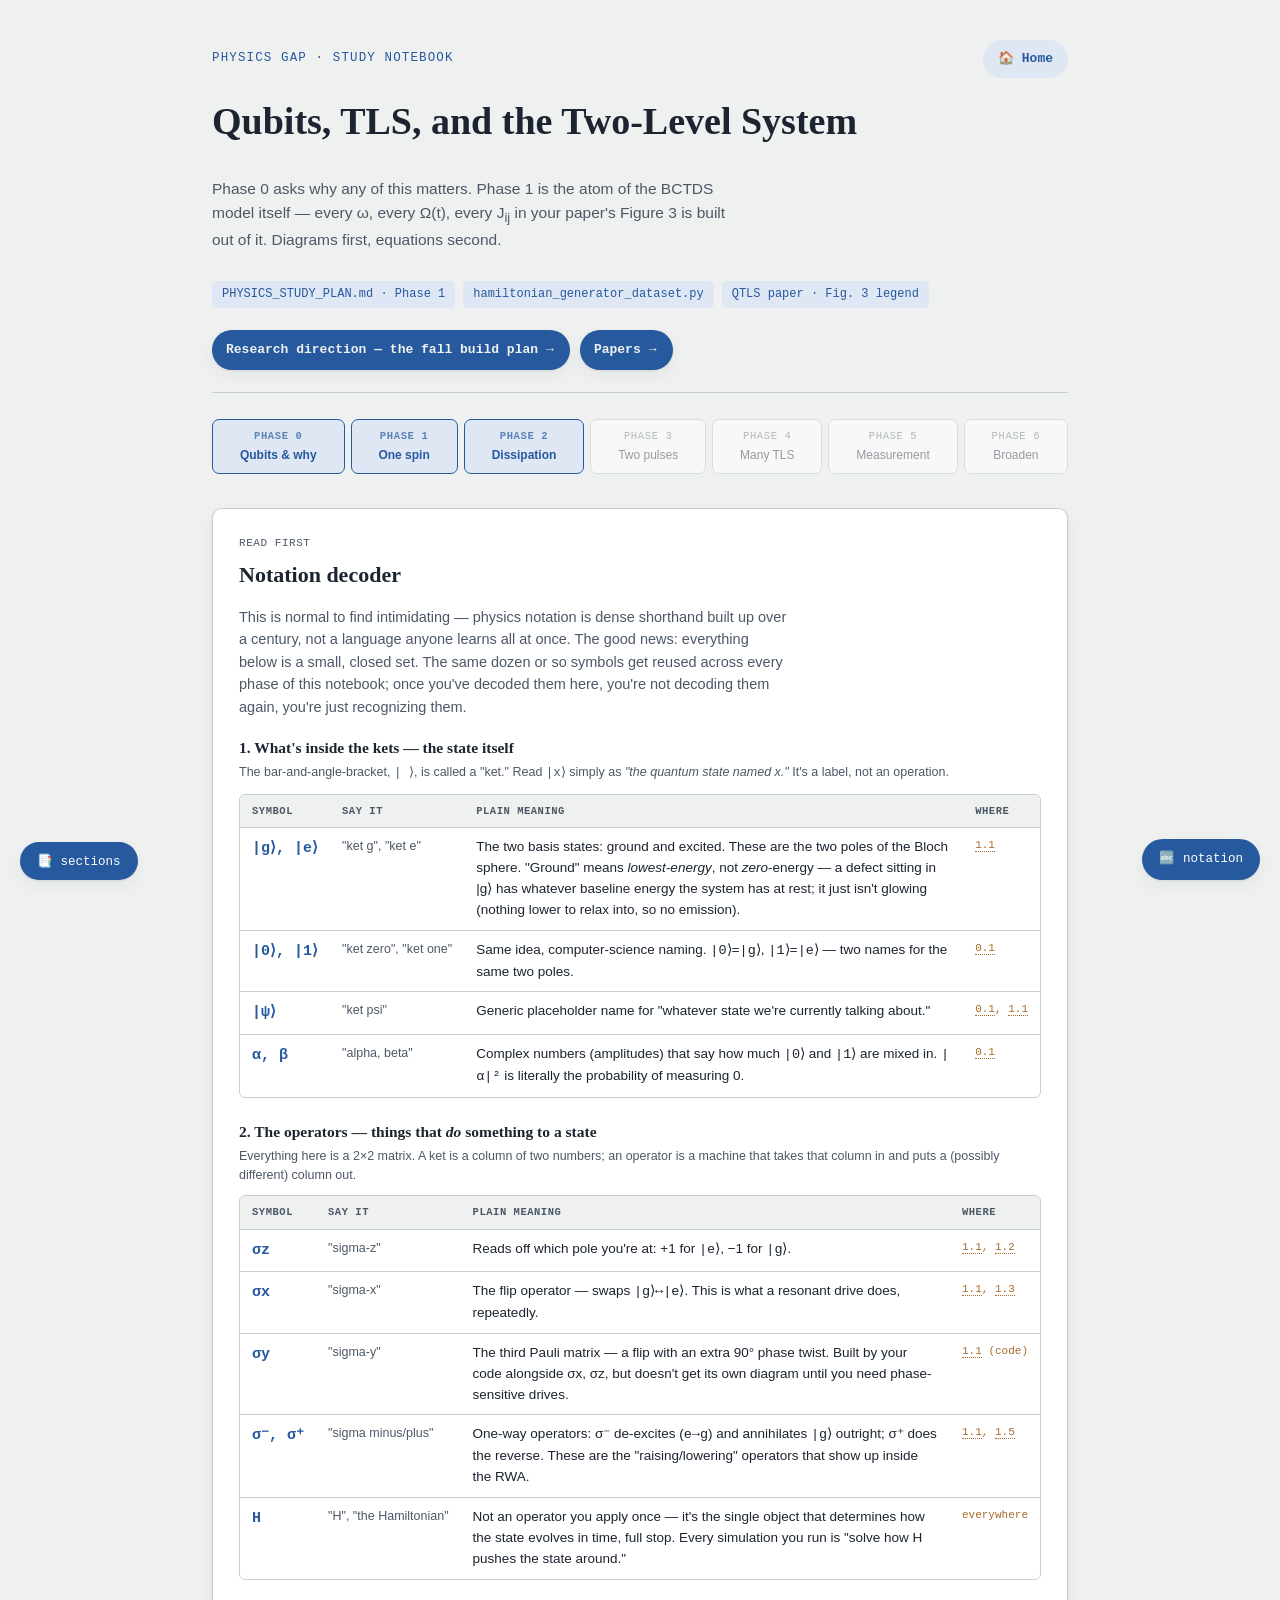
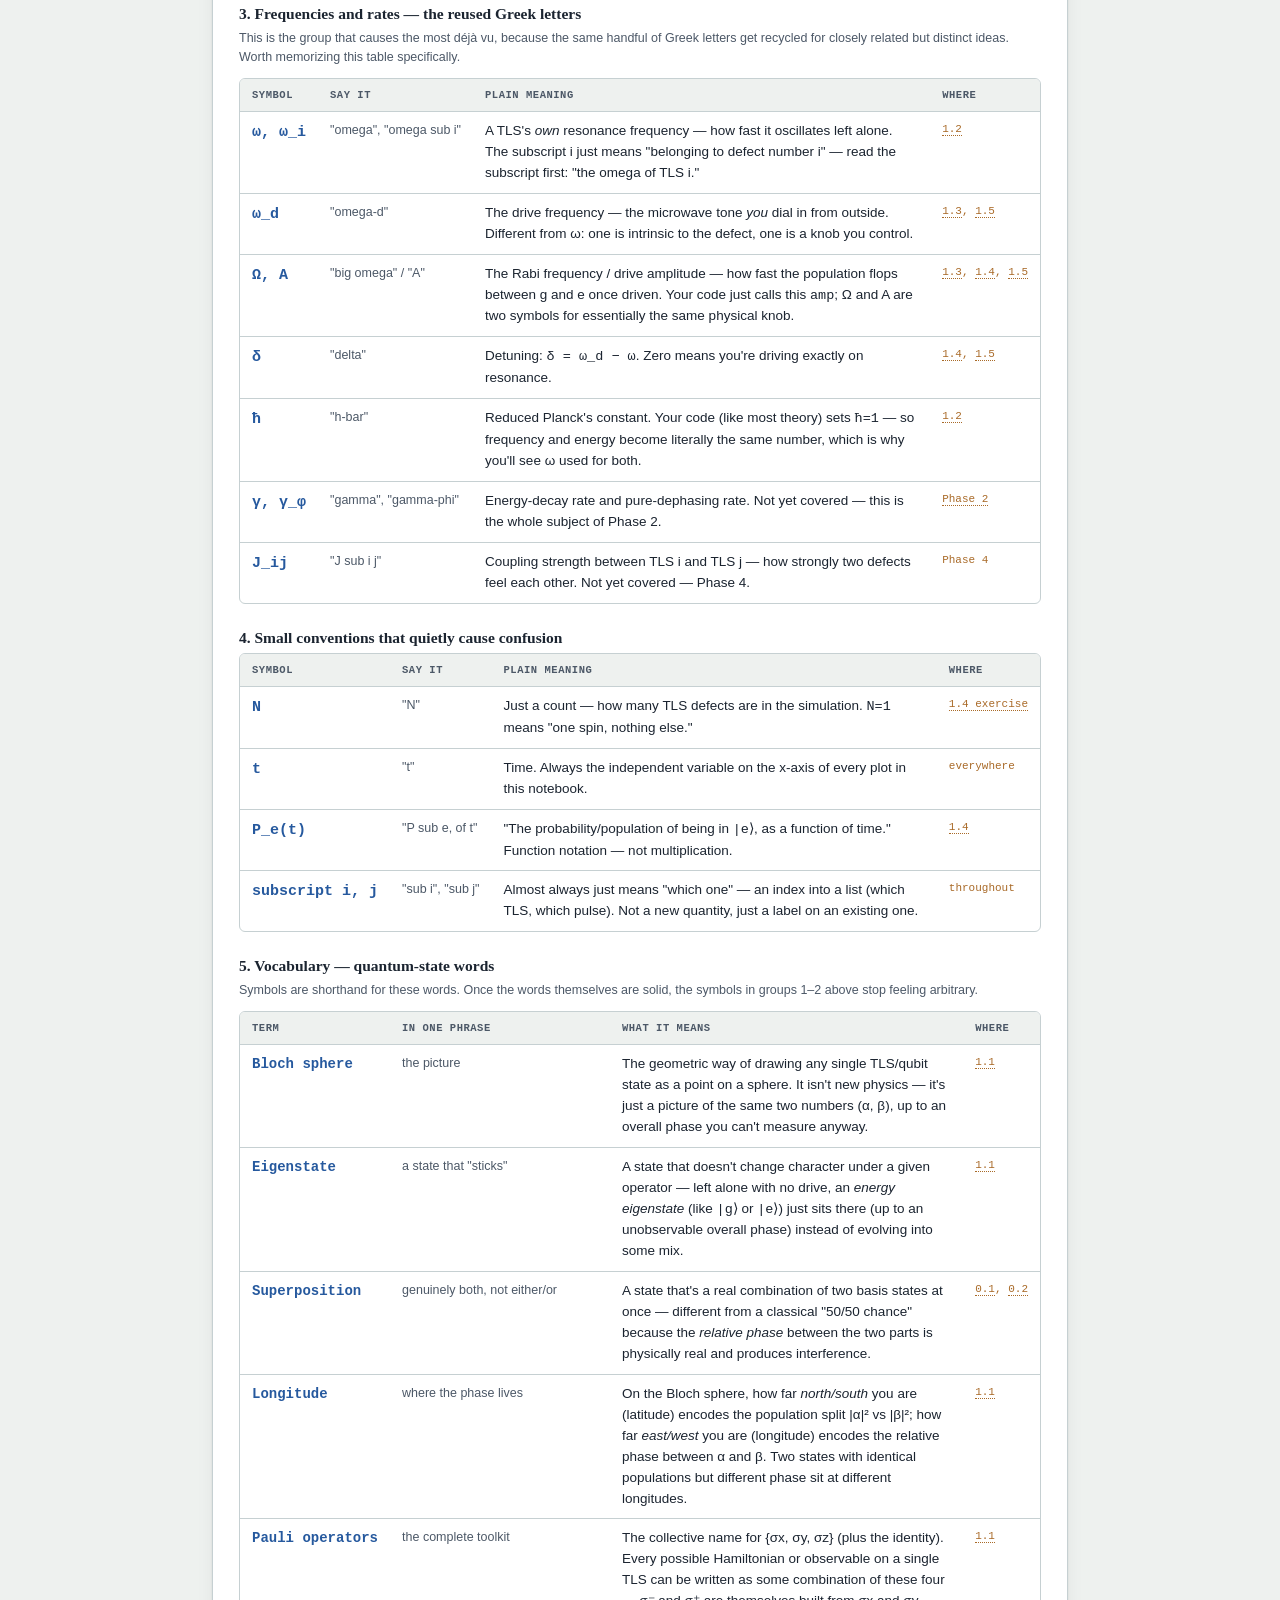
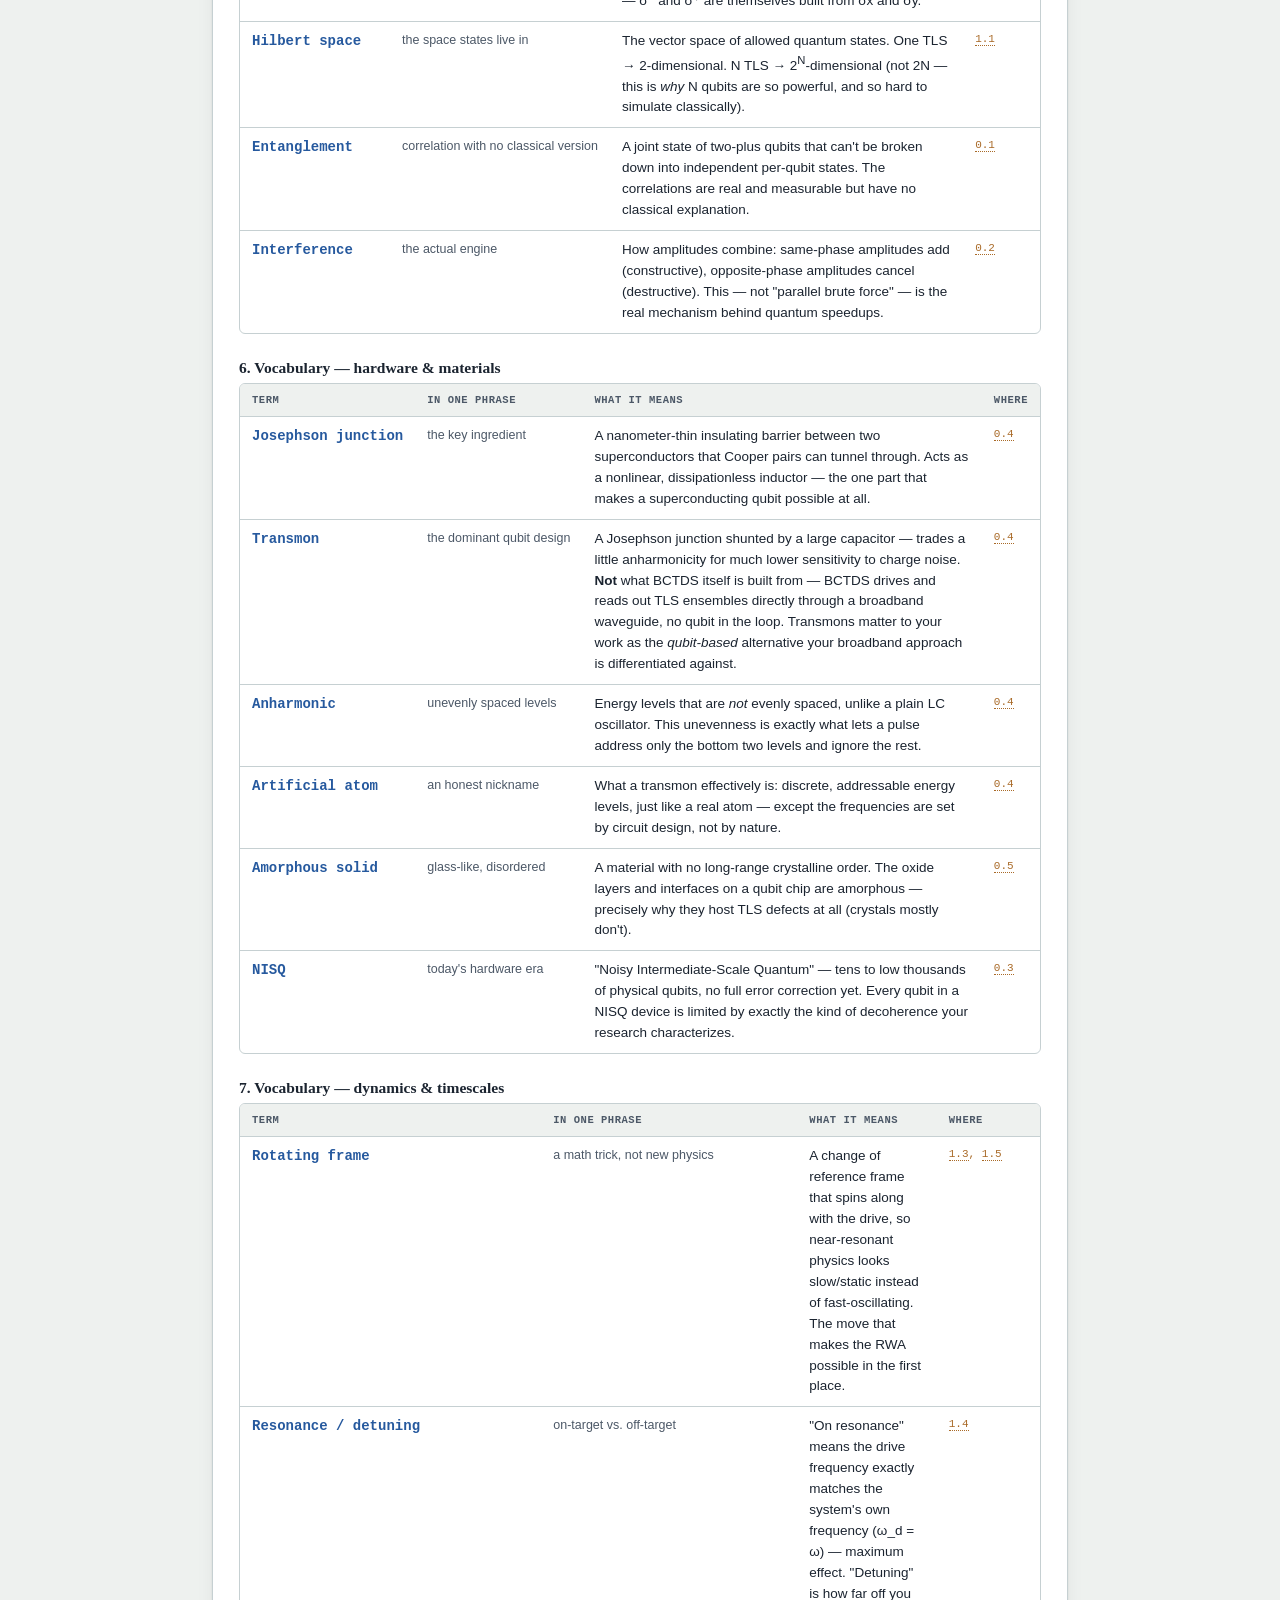
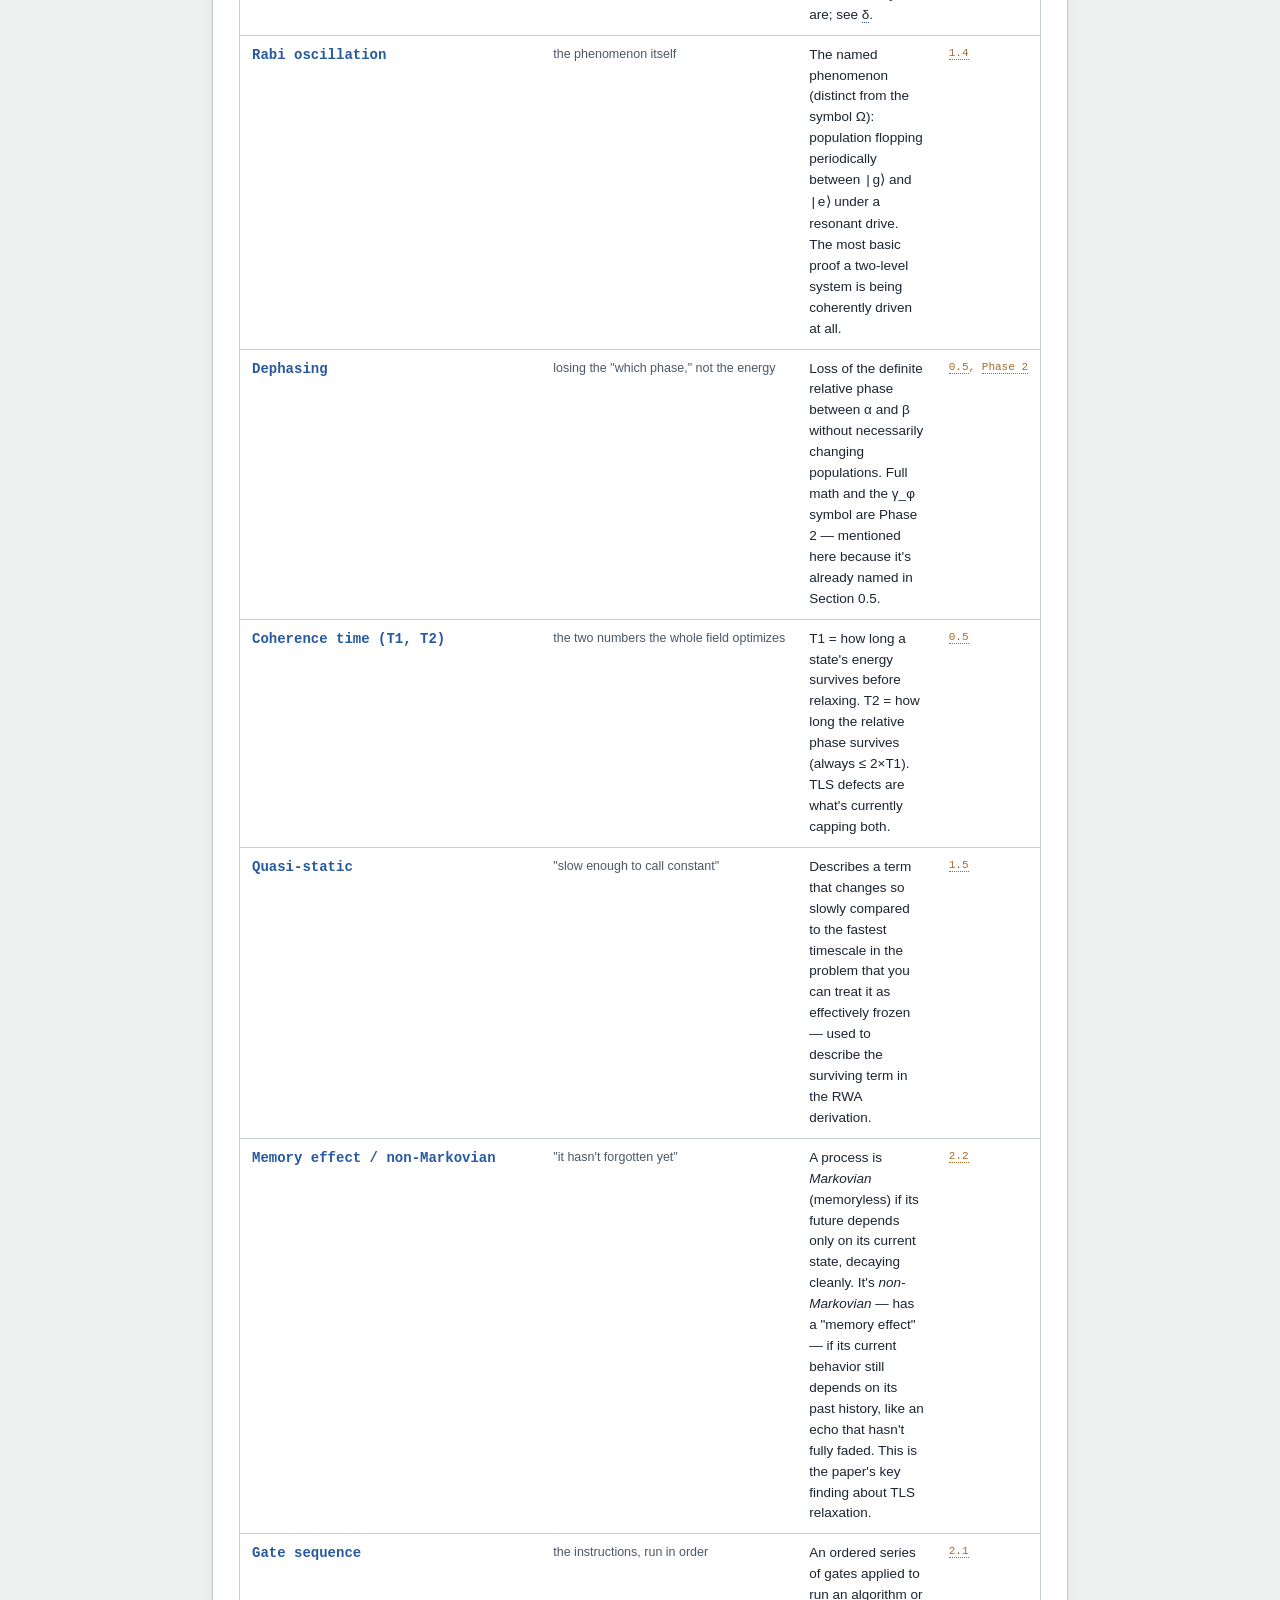
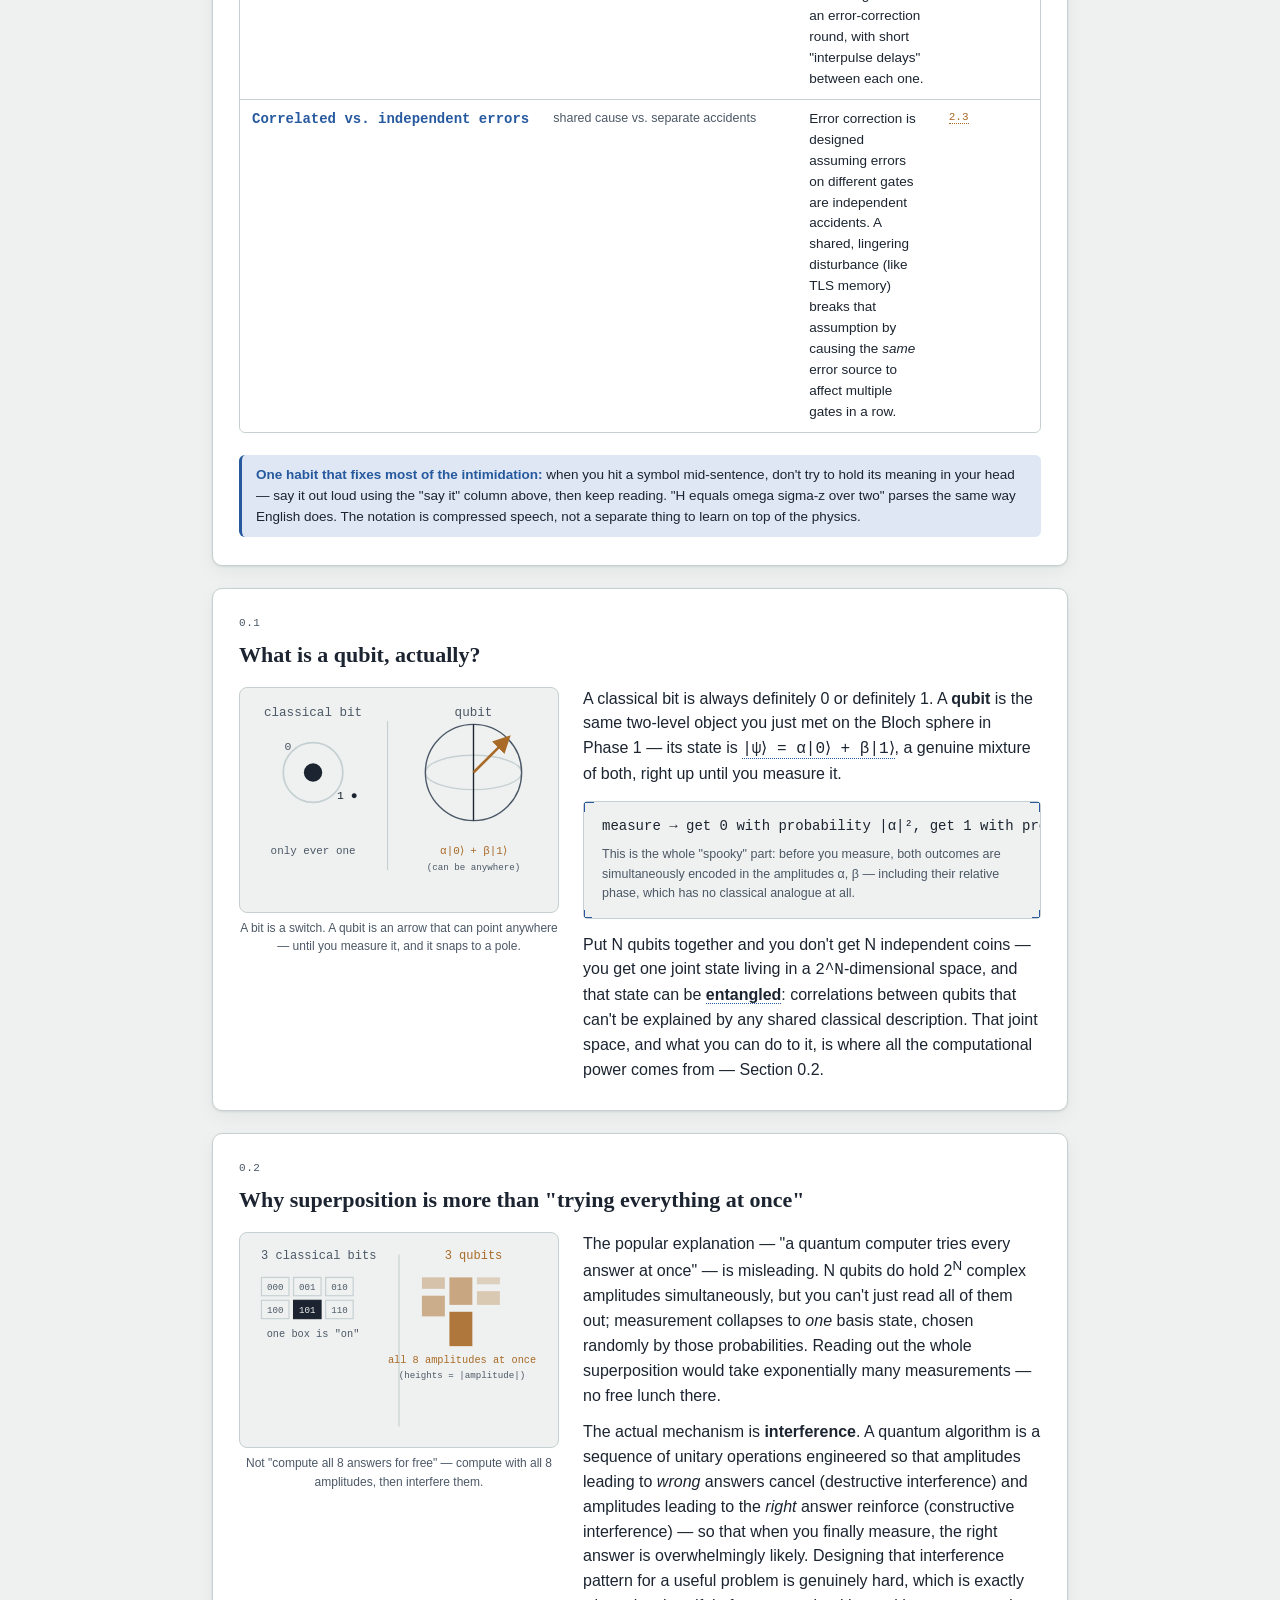
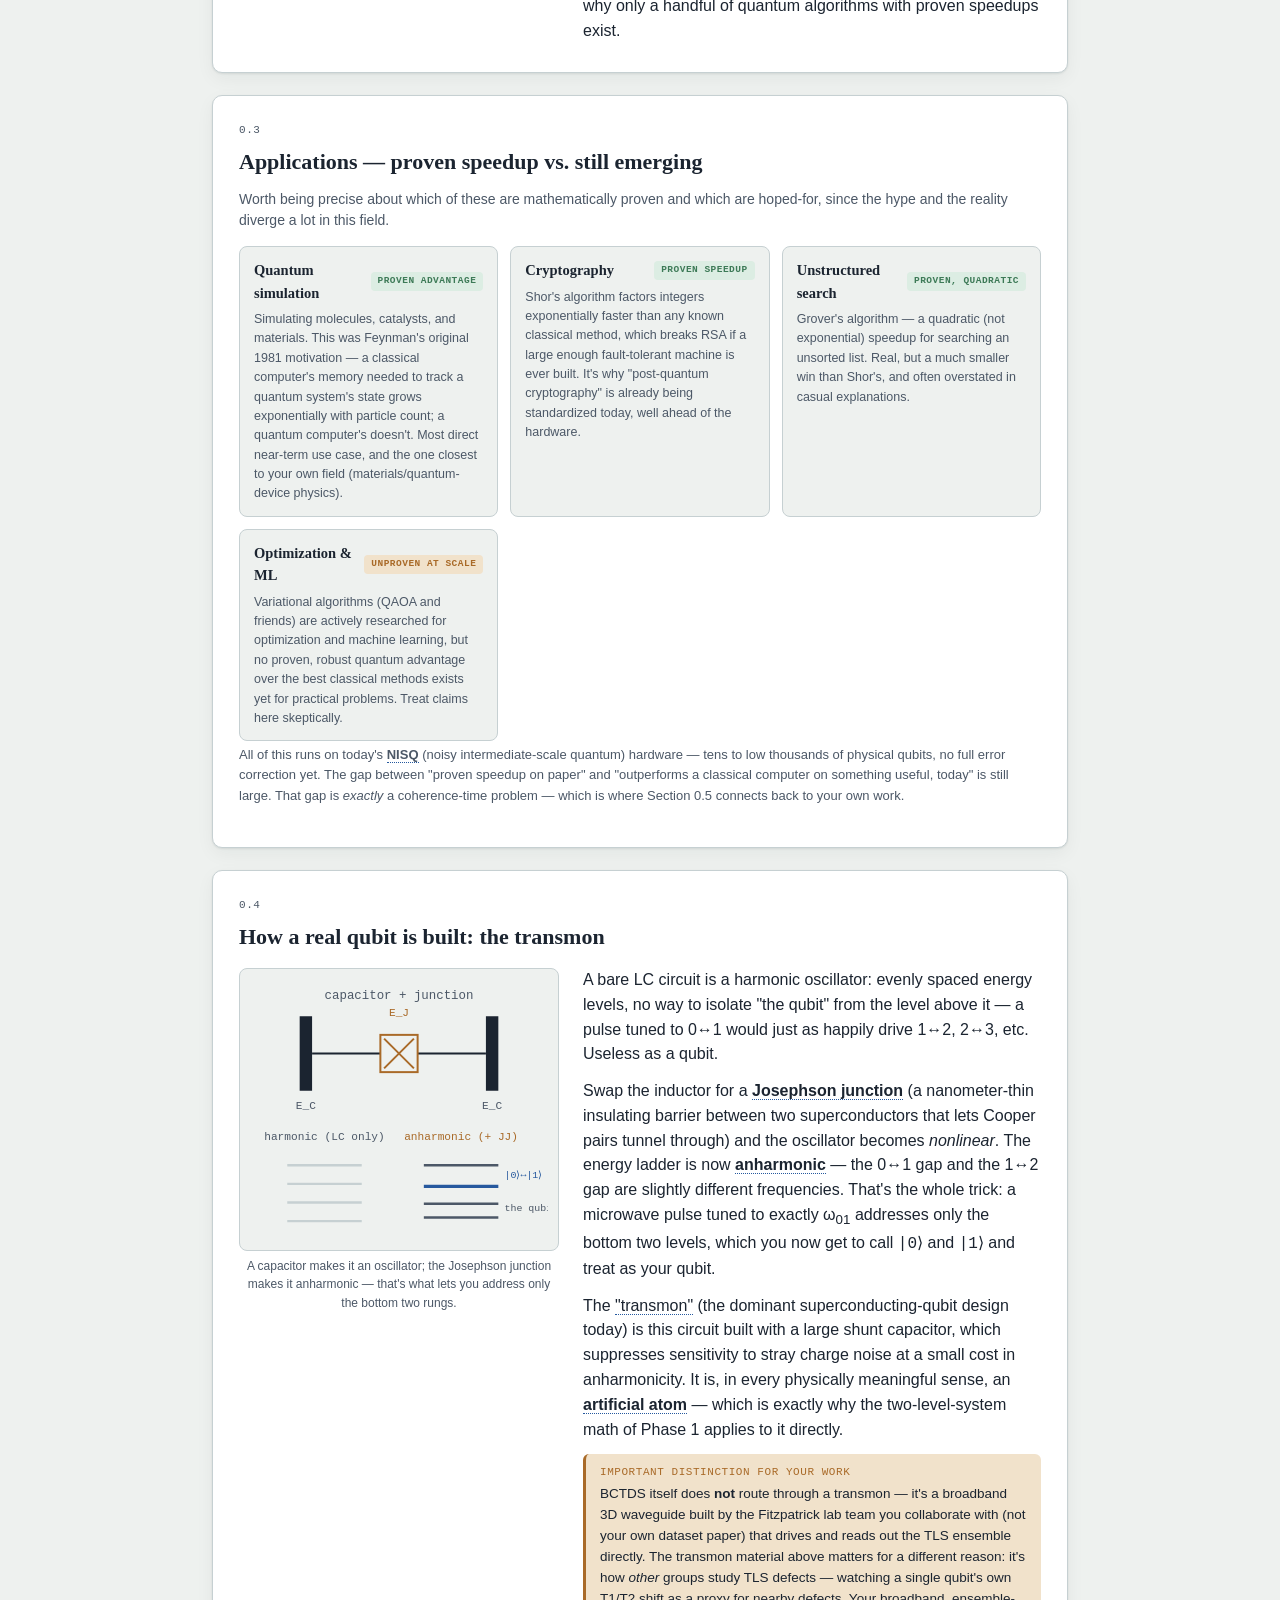
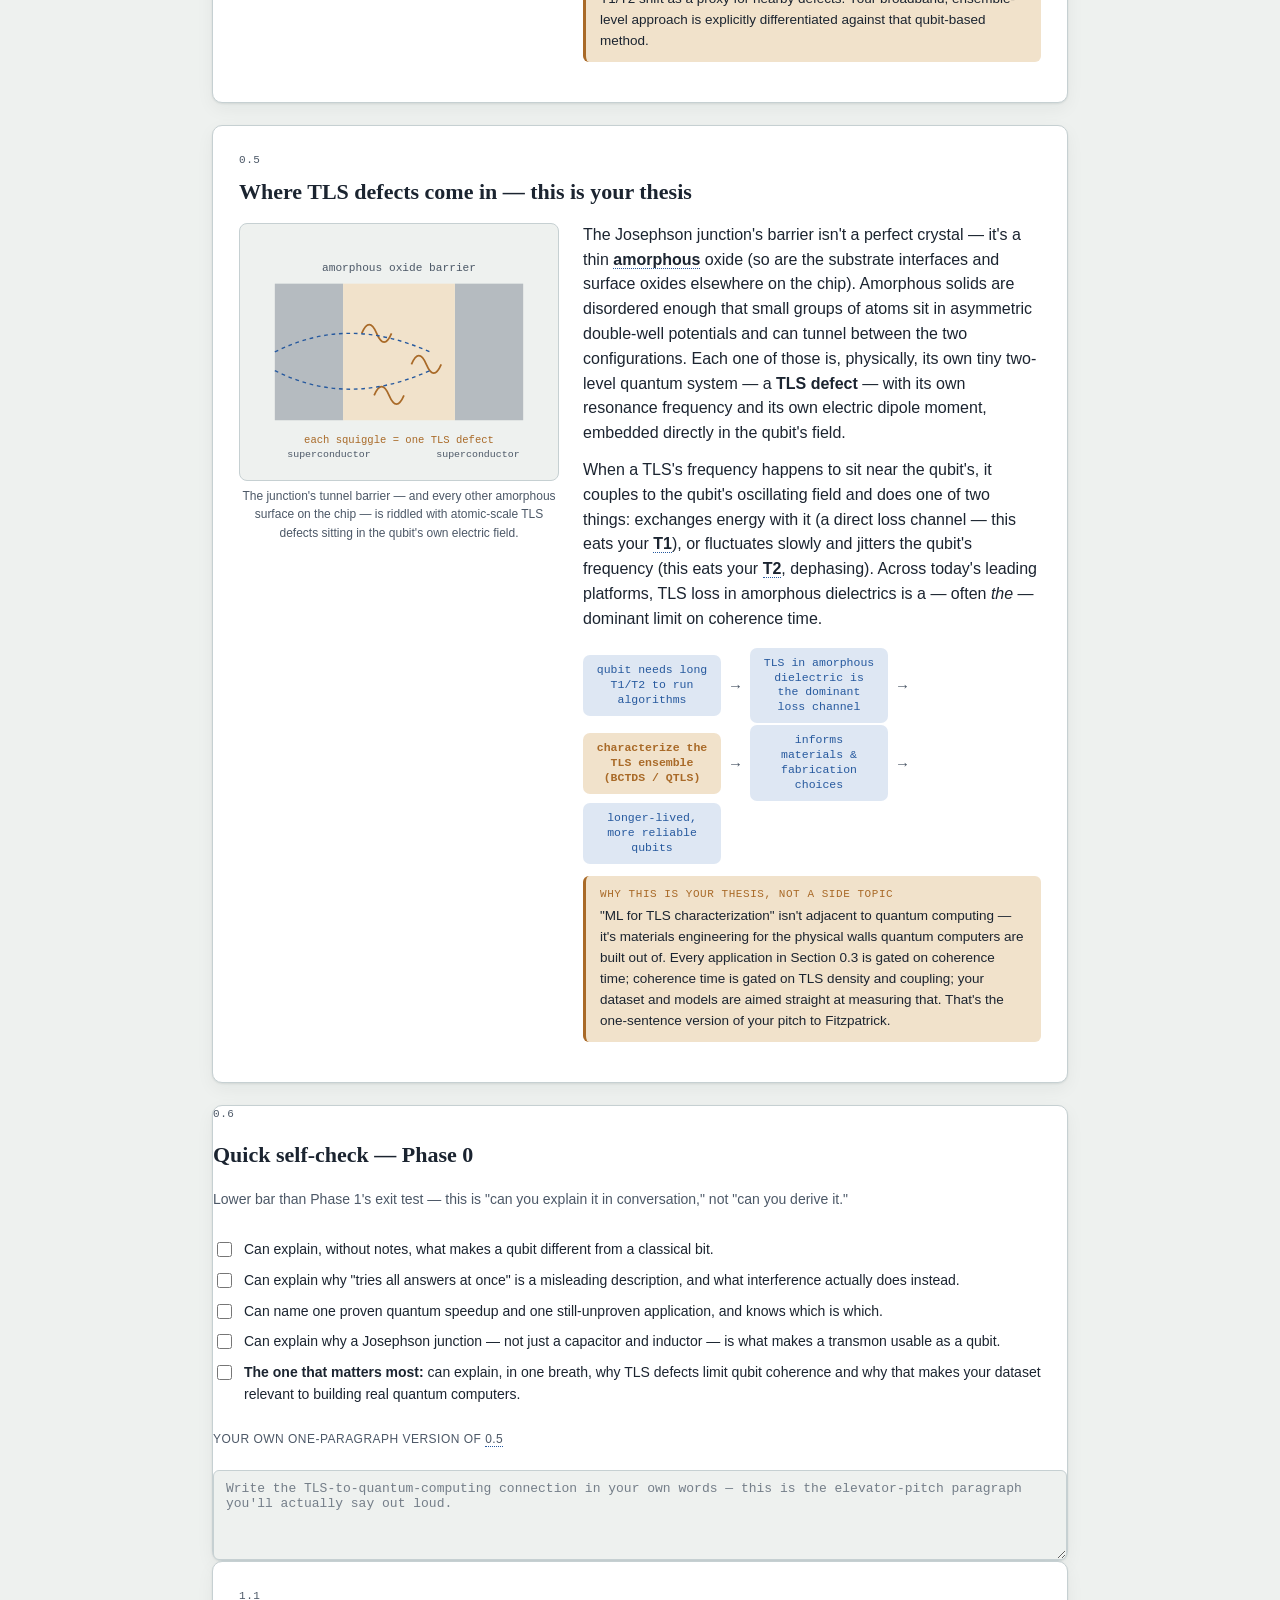
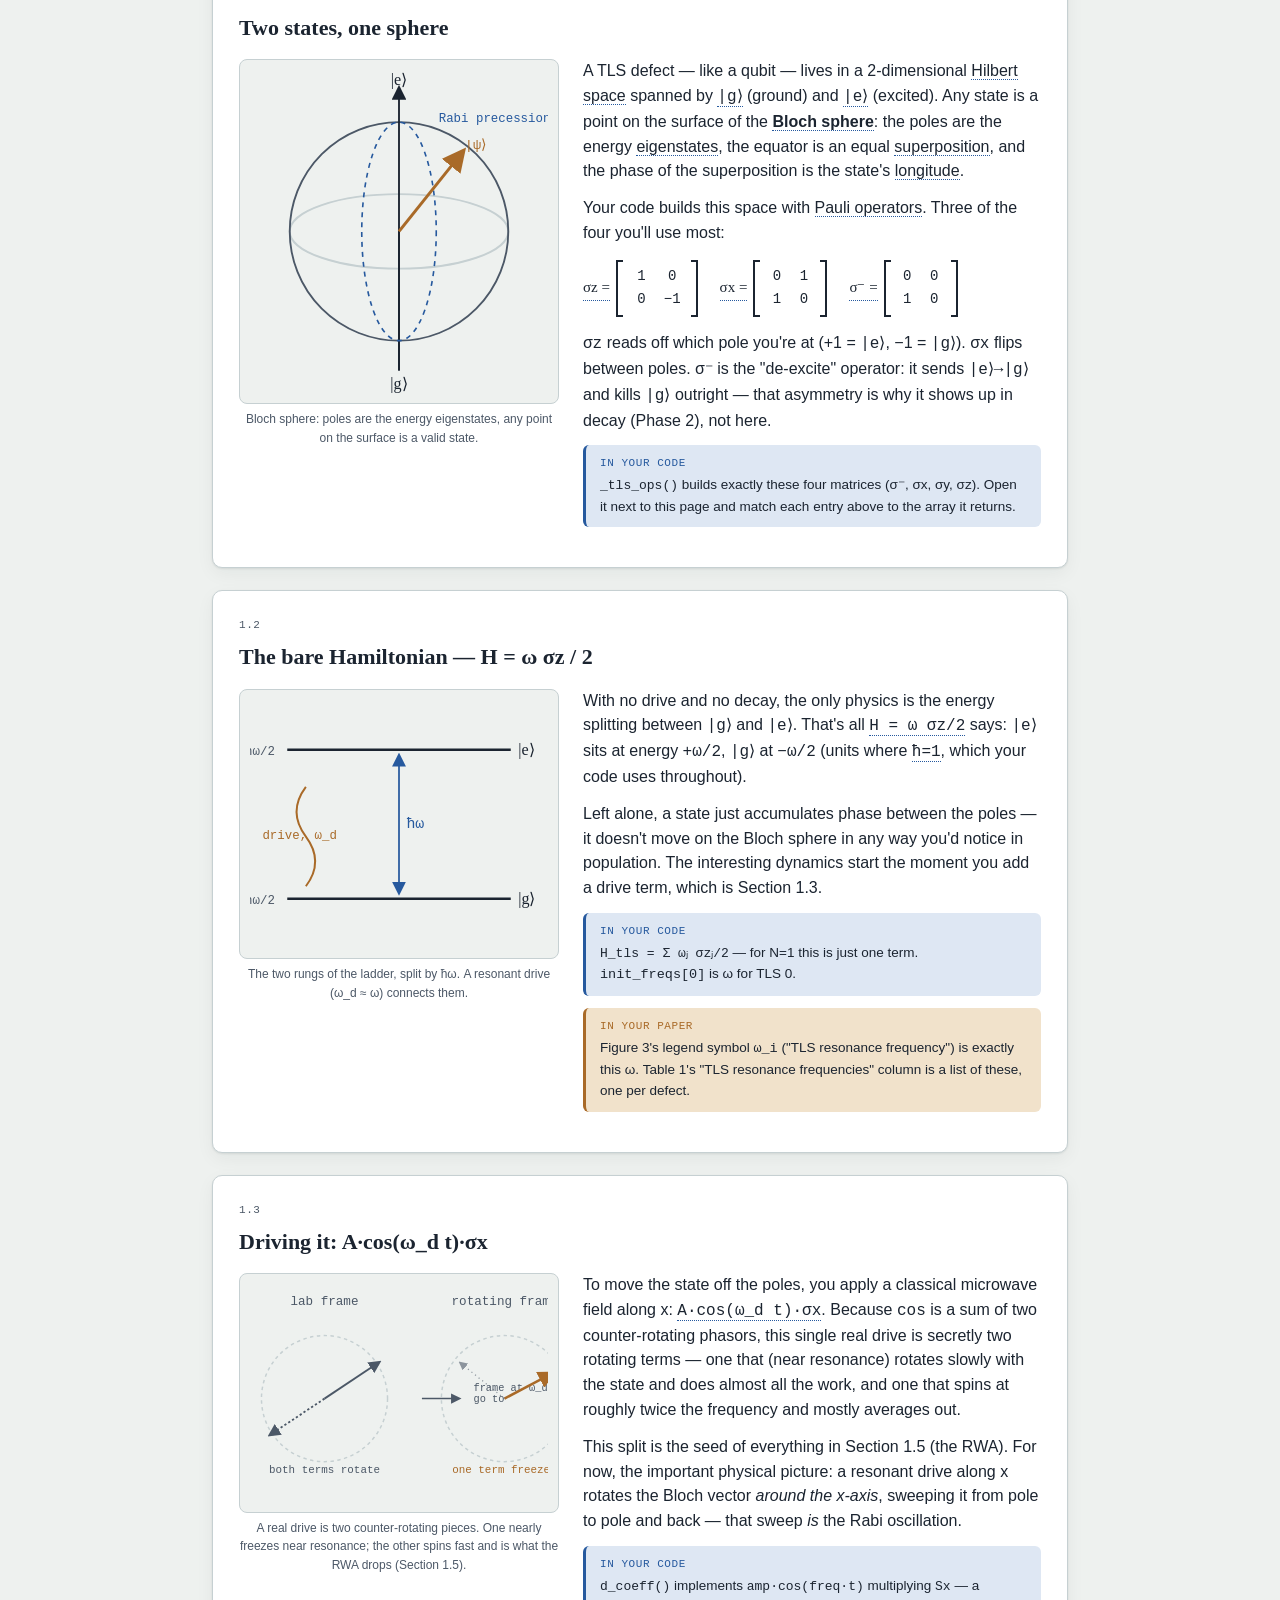
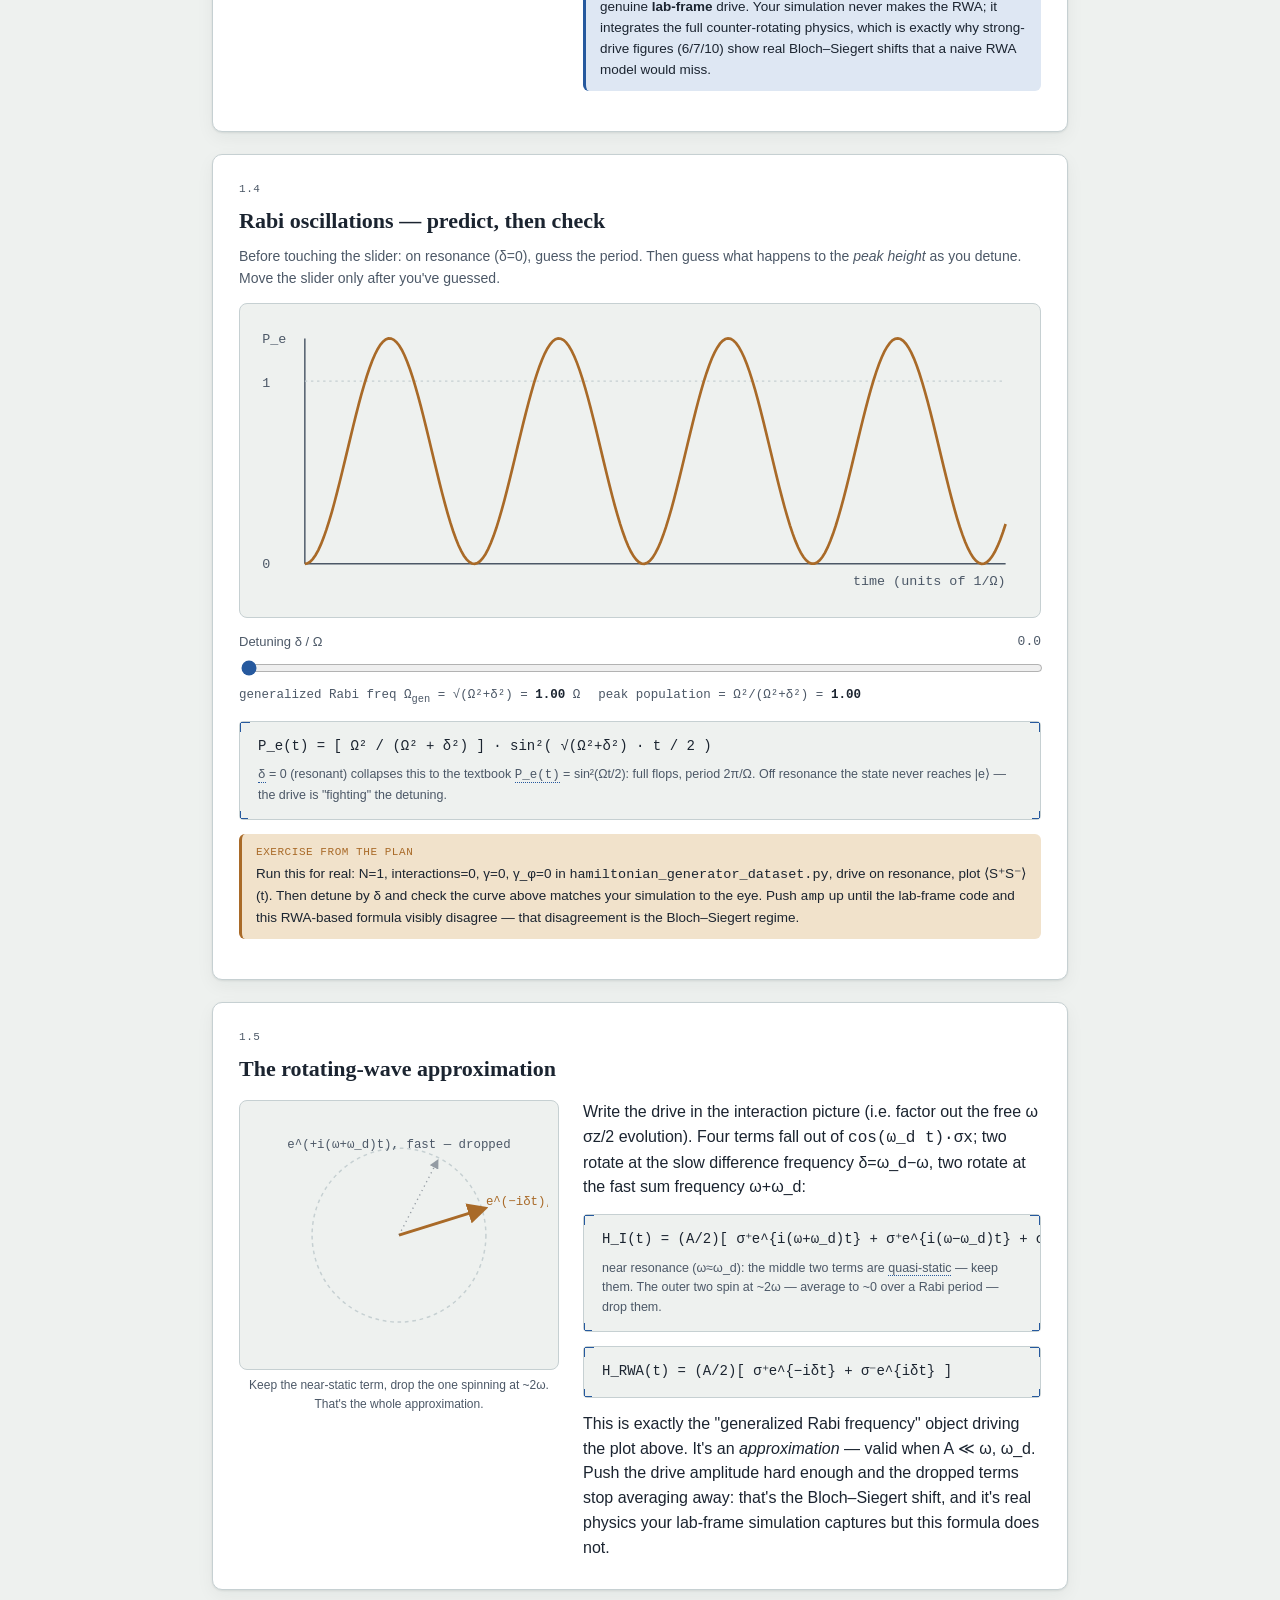
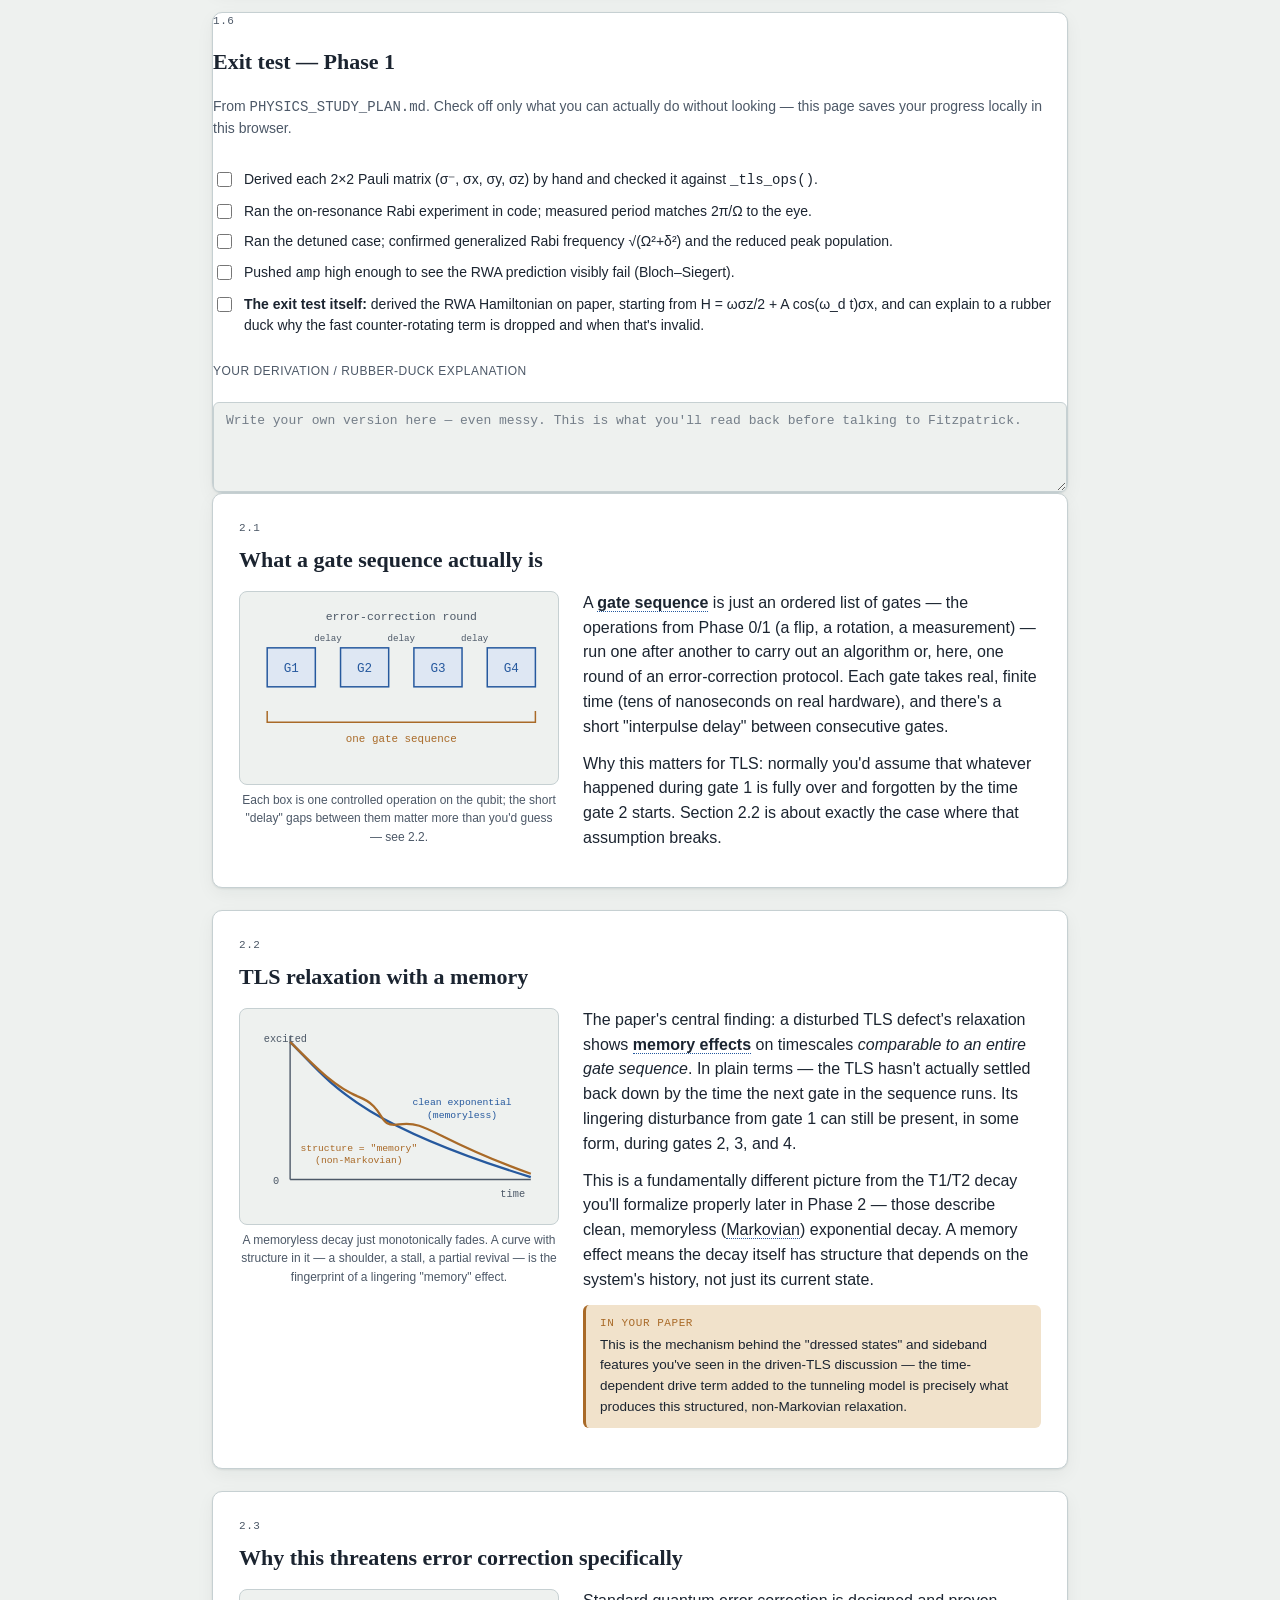
==== commit ef49804e: "Add Papers section to physics notebook New /phy/papers list + detail pages for source papers behind " ====
--- a/phy/index.html
+++ b/phy/index.html
@@ -12,7 +12,10 @@
 <div class="page">
 
   <header class="notebook-header">
-    <span class="eyebrow">Physics gap · study notebook</span>
+    <div class="nav-row">
+      <span class="eyebrow">Physics gap · study notebook</span>
+      <a class="home-btn" href="index.html">🏠 Home</a>
+    </div>
     <h1 class="title serif">Qubits, TLS, and the Two-Level System</h1>
     <p class="subtitle">Phase 0 asks why any of this matters. Phase 1 is the atom of the BCTDS model itself — every ω, every Ω(t), every J<sub>ij</sub> in your paper's Figure 3 is built out of it. Diagrams first, equations second.</p>
     <div class="source-links">
@@ -20,7 +23,10 @@
       <span class="source-chip">hamiltonian_generator_dataset.py</span>
       <span class="source-chip">QTLS paper · Fig. 3 legend</span>
     </div>
-    <div class="crosslink"><a href="research-direction.html">Research direction — the fall build plan <span class="arrow">&rarr;</span></a></div>
+    <div class="crosslink-row" style="display:flex; gap:10px; flex-wrap:wrap; margin-top:6px;">
+      <div class="crosslink"><a href="research-direction.html">Research direction — the fall build plan <span class="arrow">&rarr;</span></a></div>
+      <div class="crosslink"><a href="papers/index.html">Papers <span class="arrow">&rarr;</span></a></div>
+    </div>
   </header>
 
   <nav class="phase-tracker">
--- a/phy/css/style.css
+++ b/phy/css/style.css
@@ -631,3 +631,62 @@
     font-size: 14px;
   }
   footer.next-up .phase-next-title { color: var(--ink); font-weight: 600; font-family: "Iowan Old Style", Georgia, serif; font-size: 17px; }
+
+  /* ---------- nav row / home button (papers section) ---------- */
+  .nav-row { display: flex; align-items: center; justify-content: space-between; gap: 12px; flex-wrap: wrap; margin-bottom: 4px; }
+  .home-btn {
+    display: inline-flex; align-items: center; gap: 7px;
+    font-family: ui-monospace, monospace; font-size: 13px; font-weight: 600;
+    color: var(--accent); background: var(--accent-soft); text-decoration: none;
+    padding: 8px 14px; border-radius: 999px; border: 1px solid transparent;
+    transition: transform 0.12s ease, box-shadow 0.12s ease, background 0.12s ease, color 0.12s ease;
+  }
+  .home-btn:hover { background: var(--accent); color: var(--paper-raised); box-shadow: var(--shadow); transform: translateY(-1px); }
+  .home-btn:focus-visible { outline: 2px solid var(--accent); outline-offset: 3px; }
+
+  /* ---------- papers list ---------- */
+  .papers-grid { display: flex; flex-direction: column; gap: 14px; }
+  a.paper-card {
+    display: block; background: var(--paper-raised); border: 1px solid var(--rule); border-radius: 10px;
+    box-shadow: var(--shadow); padding: 18px 20px; text-decoration: none; color: inherit;
+    transition: border-color 0.12s ease, transform 0.12s ease;
+  }
+  a.paper-card:hover { border-color: var(--accent); transform: translateY(-1px); }
+  a.paper-card:focus-visible { outline: 2px solid var(--accent); outline-offset: 3px; }
+  .paper-card .ptag {
+    font-family: ui-monospace, monospace; font-size: 11px; letter-spacing: 0.06em; text-transform: uppercase;
+    color: var(--measured); display: block; margin-bottom: 6px;
+  }
+  .paper-card h3 {
+    font-family: "Iowan Old Style", "Palatino Linotype", Palatino, Georgia, serif;
+    font-size: 18px; margin: 0 0 6px; font-weight: 600; color: var(--ink);
+  }
+  .paper-card .pmeta { font-size: 12.5px; color: var(--ink-soft); margin: 0 0 8px; }
+  .paper-card .psnippet { font-size: 13.5px; color: var(--ink-soft); margin: 0; }
+  .paper-card .pgo {
+    display: inline-flex; align-items: center; gap: 6px; margin-top: 10px;
+    font-family: ui-monospace, monospace; font-size: 12px; color: var(--accent); font-weight: 600;
+  }
+  .paper-card:hover .pgo .arrow { transform: translateX(3px); }
+  .paper-card .pgo .arrow { display: inline-block; transition: transform 0.15s ease; }
+
+  /* ---------- paper detail page ---------- */
+  .paper-meta-block { color: var(--ink-soft); font-size: 14px; margin: 0 0 22px; line-height: 1.6; }
+  .paper-meta-block b { color: var(--ink); }
+  .paper-meta-block a { color: var(--accent); }
+  blockquote.abstract {
+    margin: 0 0 30px; padding: 16px 18px; background: var(--paper); border: 1px solid var(--rule);
+    border-left: 3px solid var(--ink-soft); border-radius: 6px; font-size: 14.5px; line-height: 1.65; color: var(--ink);
+  }
+  blockquote.abstract .abs-label {
+    font-family: ui-monospace, monospace; font-size: 11px; letter-spacing: 0.06em; text-transform: uppercase;
+    color: var(--ink-soft); display: block; margin-bottom: 8px;
+  }
+
+  /* inline highlight for "this is the part relevant to your suppression work" */
+  mark.relevant {
+    background: var(--measured-soft); color: var(--measured); font-weight: 700;
+    text-decoration: underline; text-decoration-color: var(--measured);
+    text-decoration-thickness: 1.5px; text-underline-offset: 2px;
+    padding: 1px 3px; border-radius: 3px;
+  }
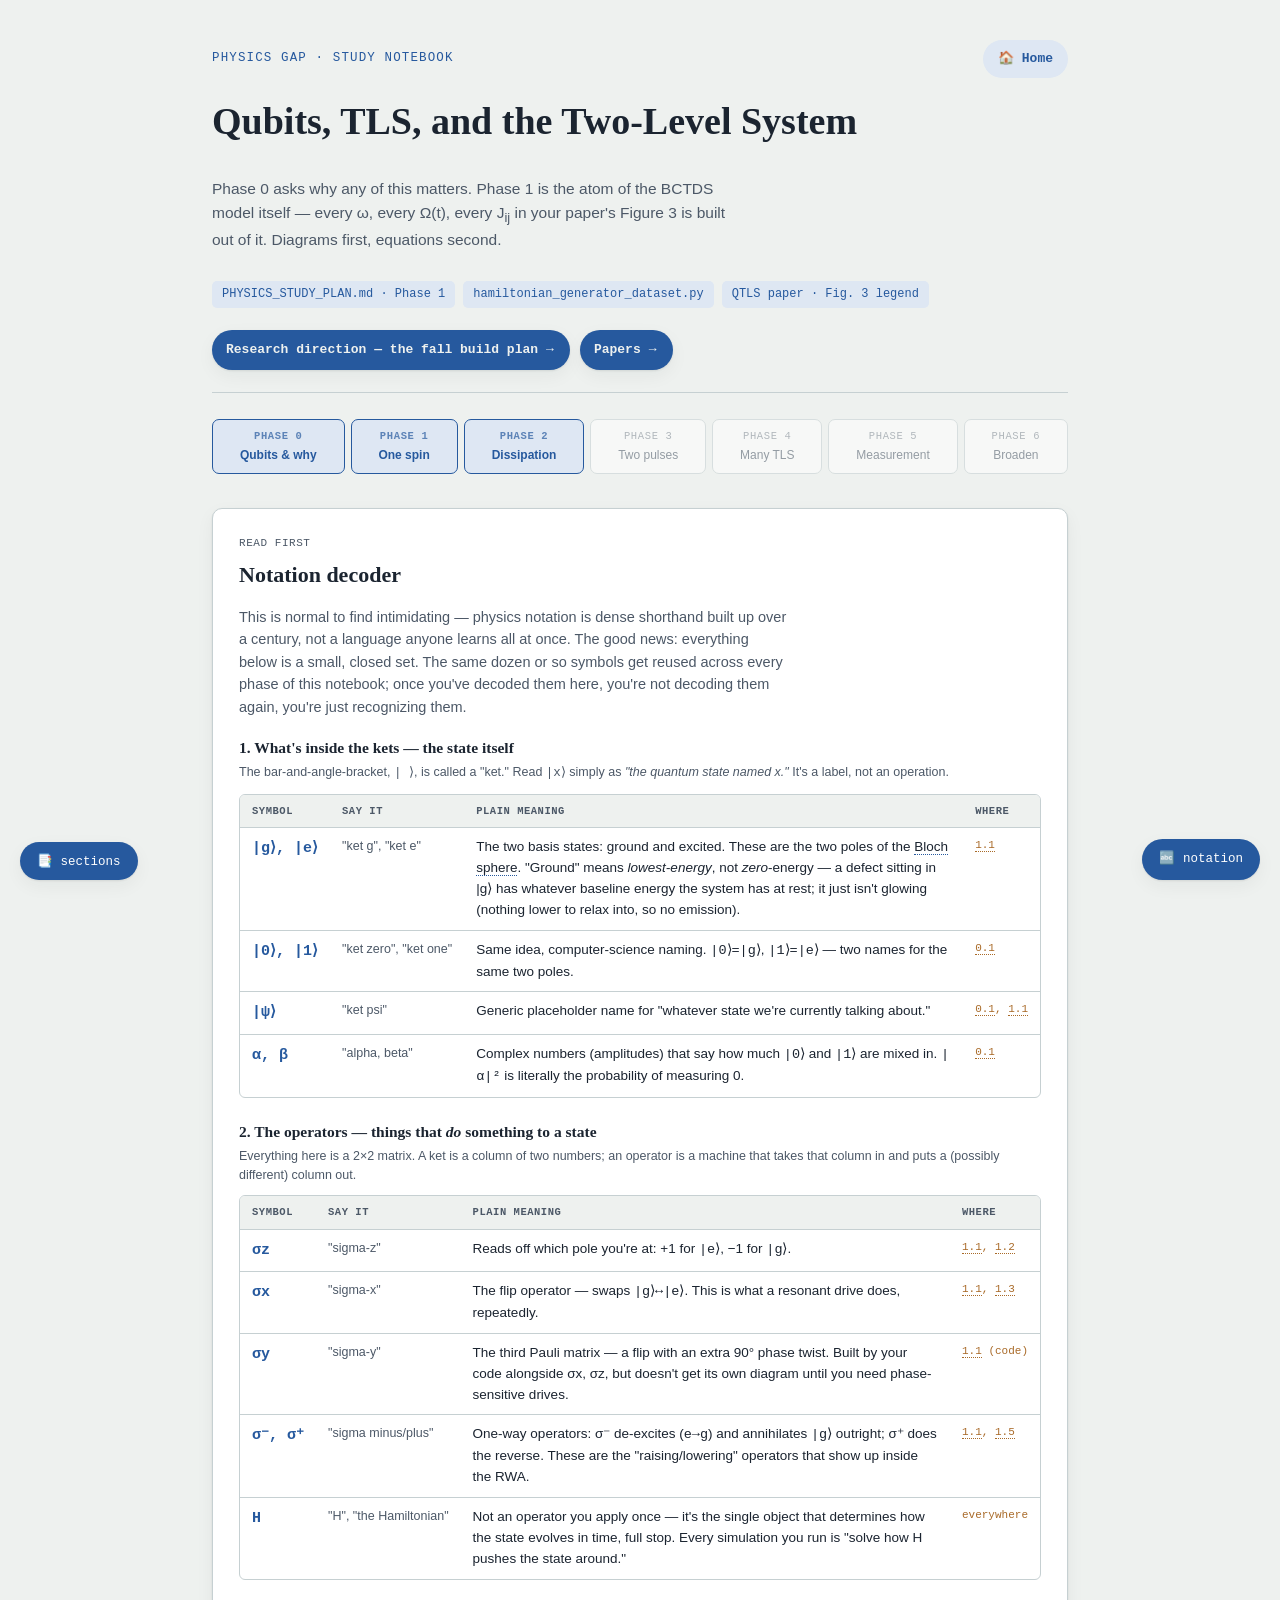
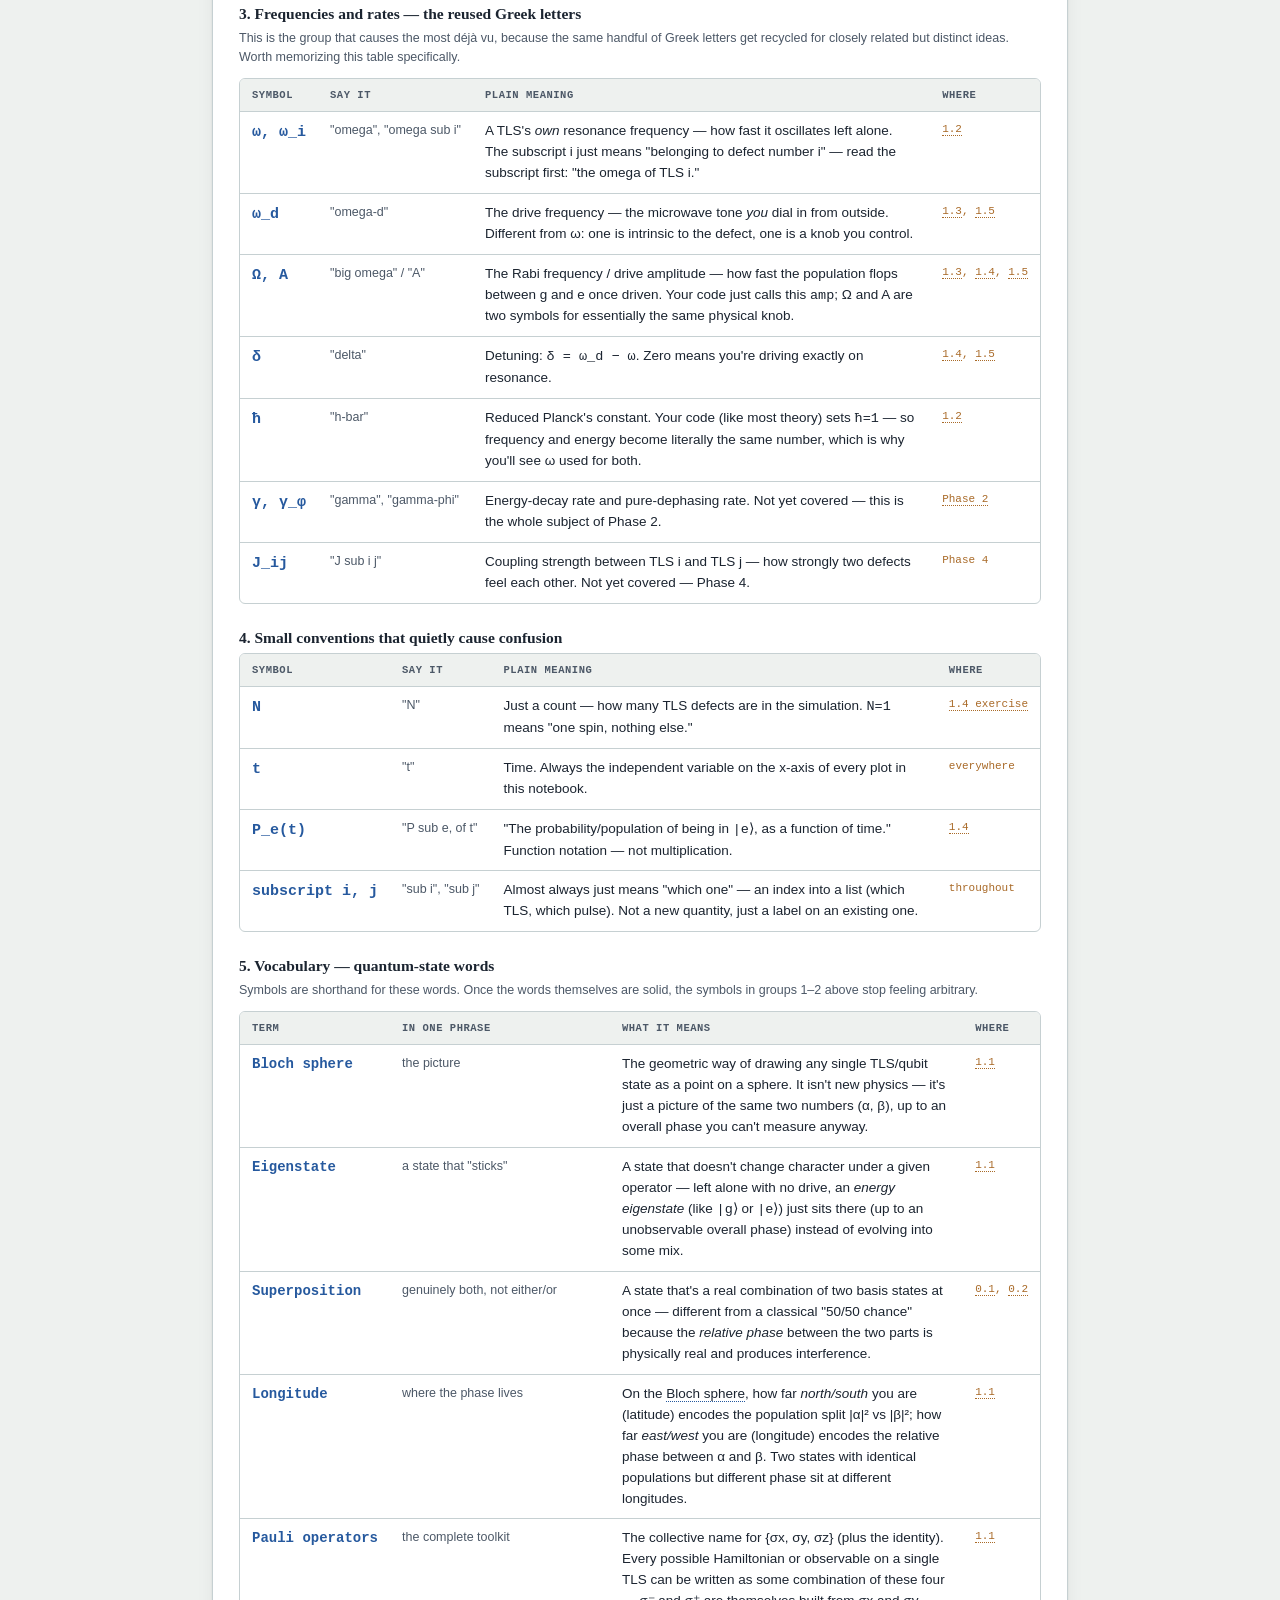
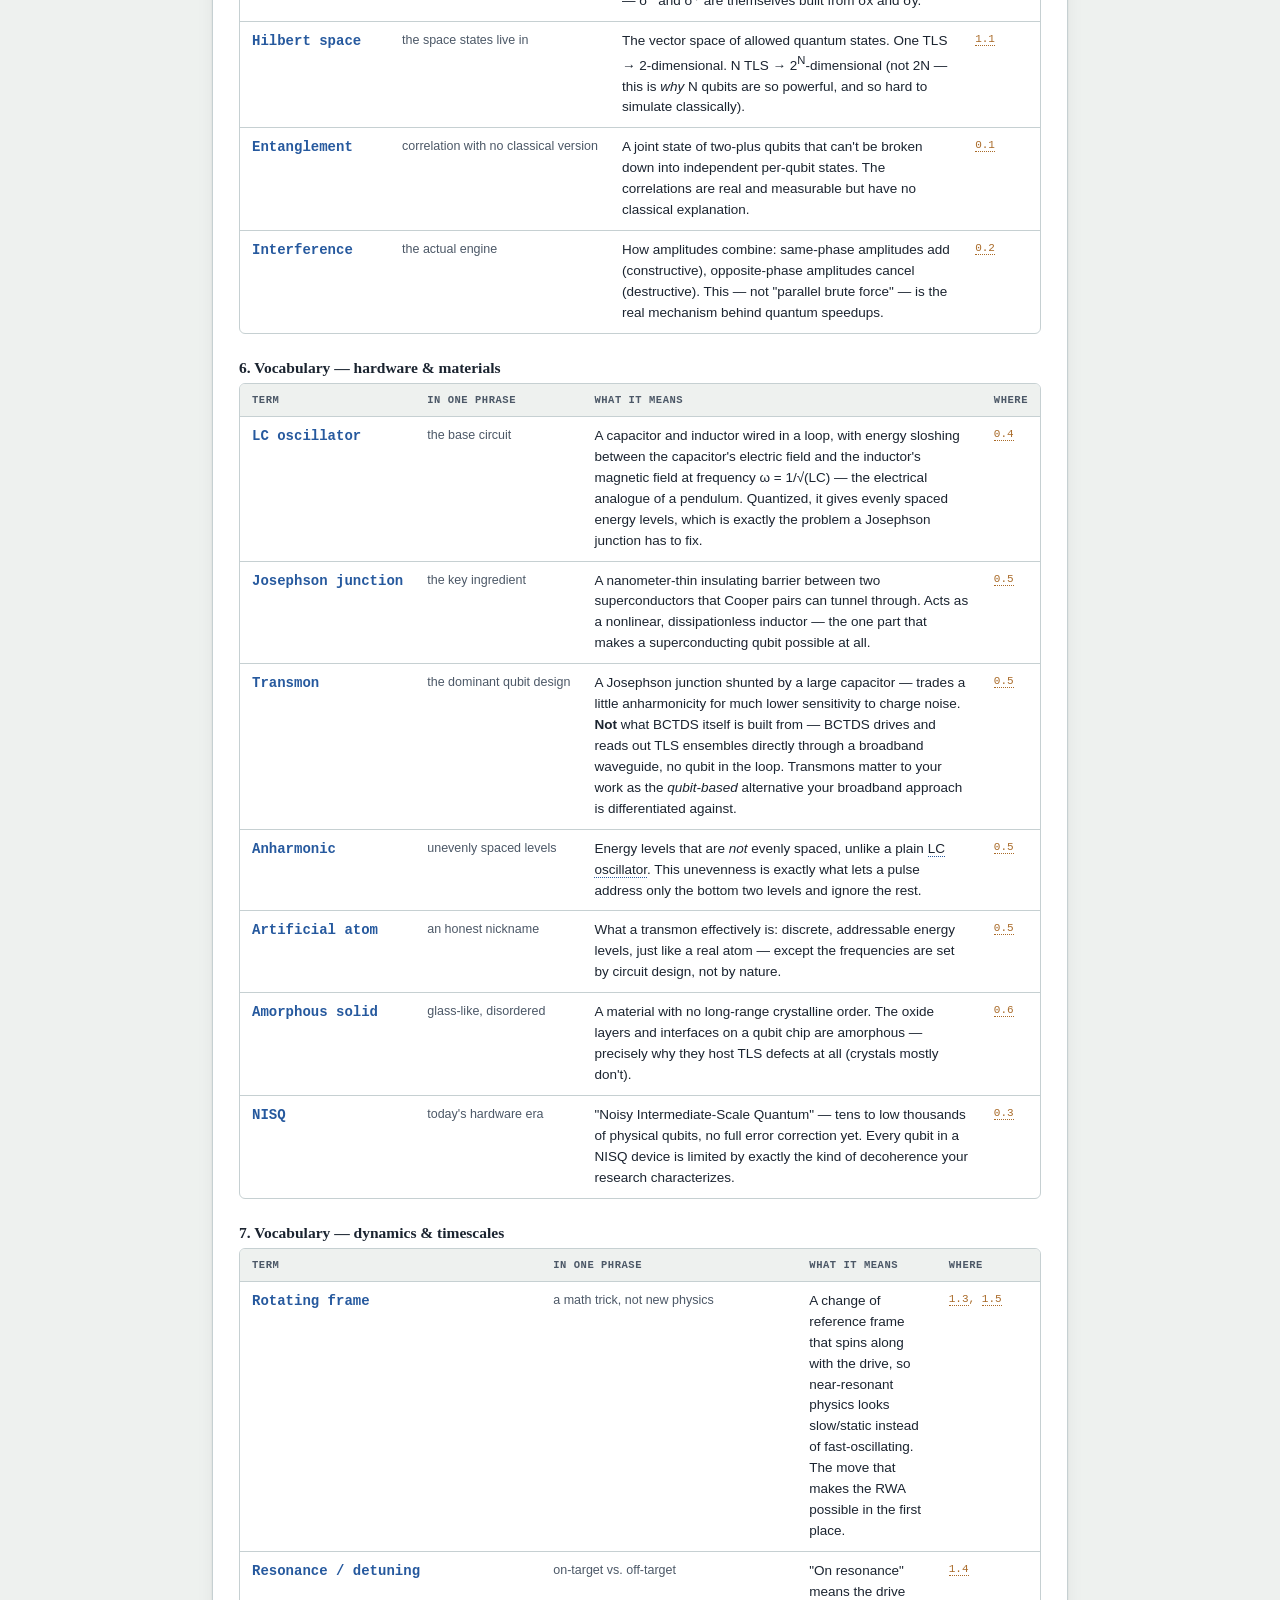
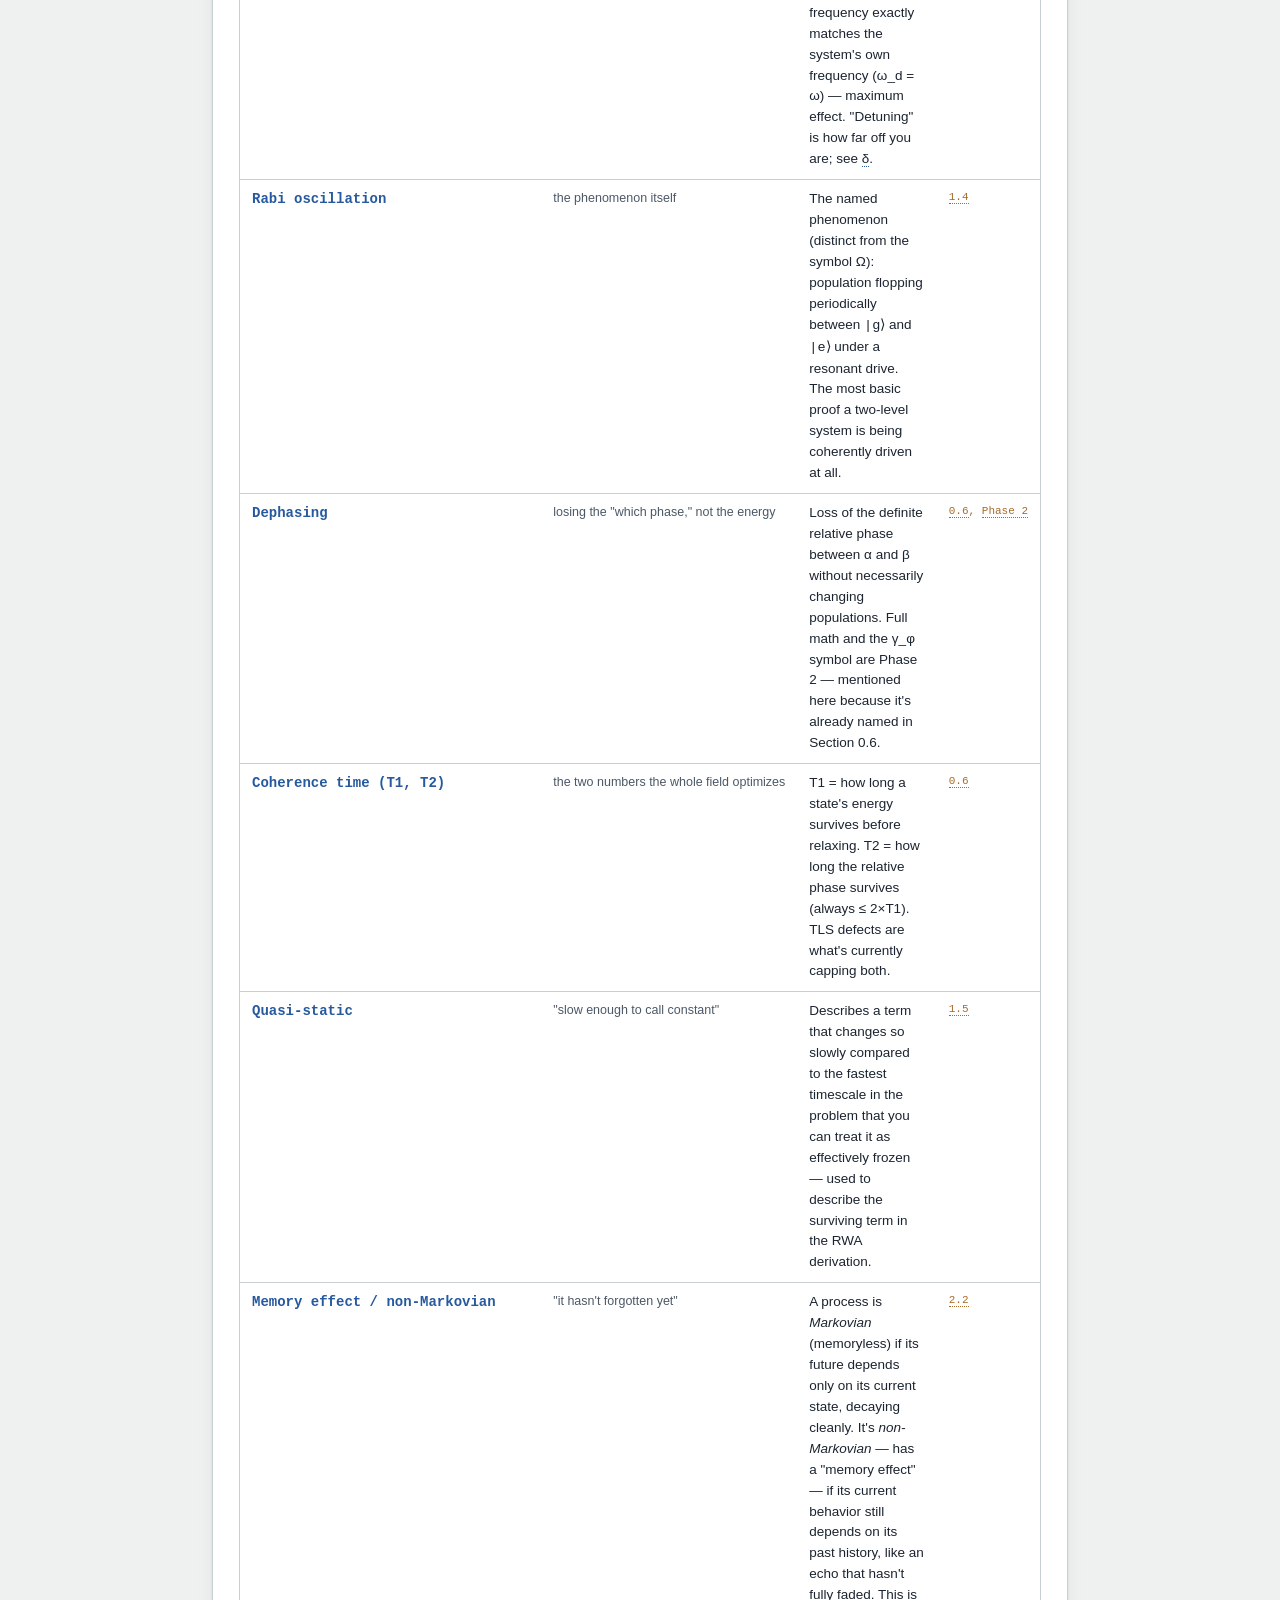
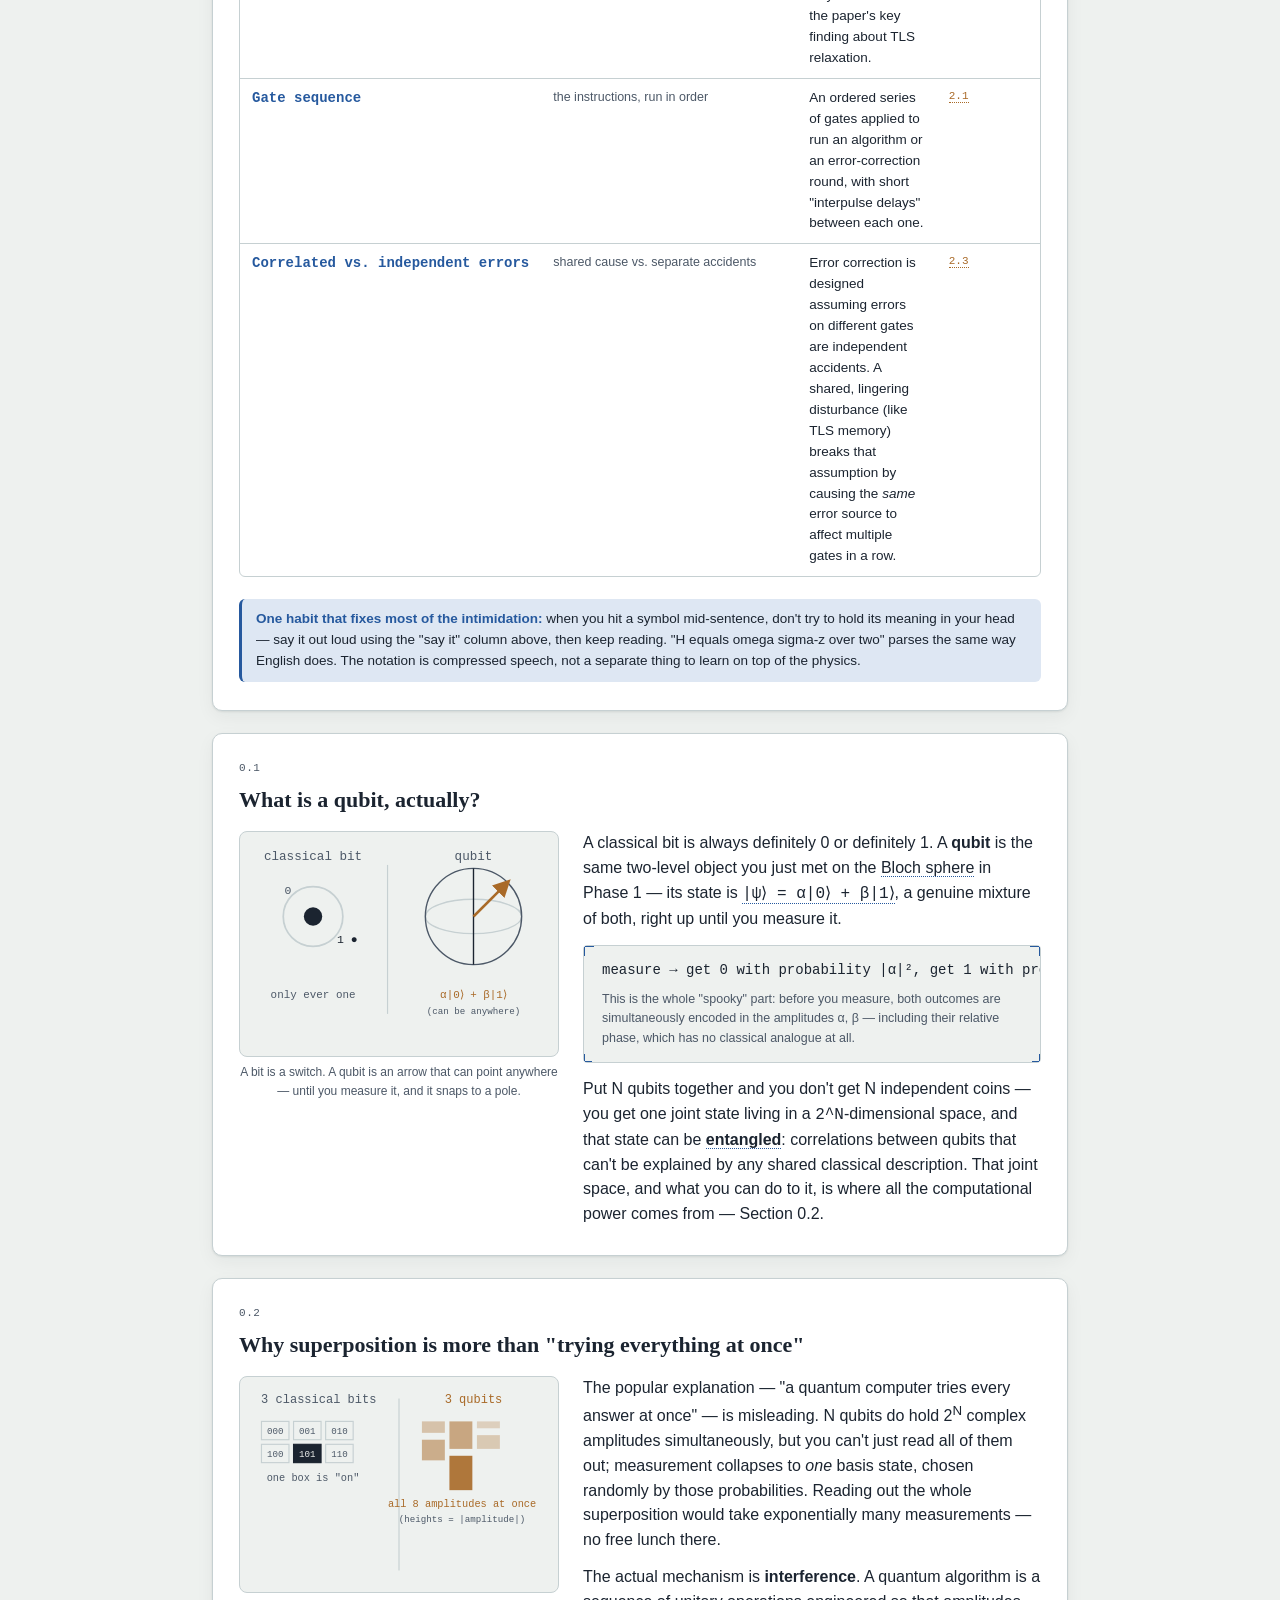
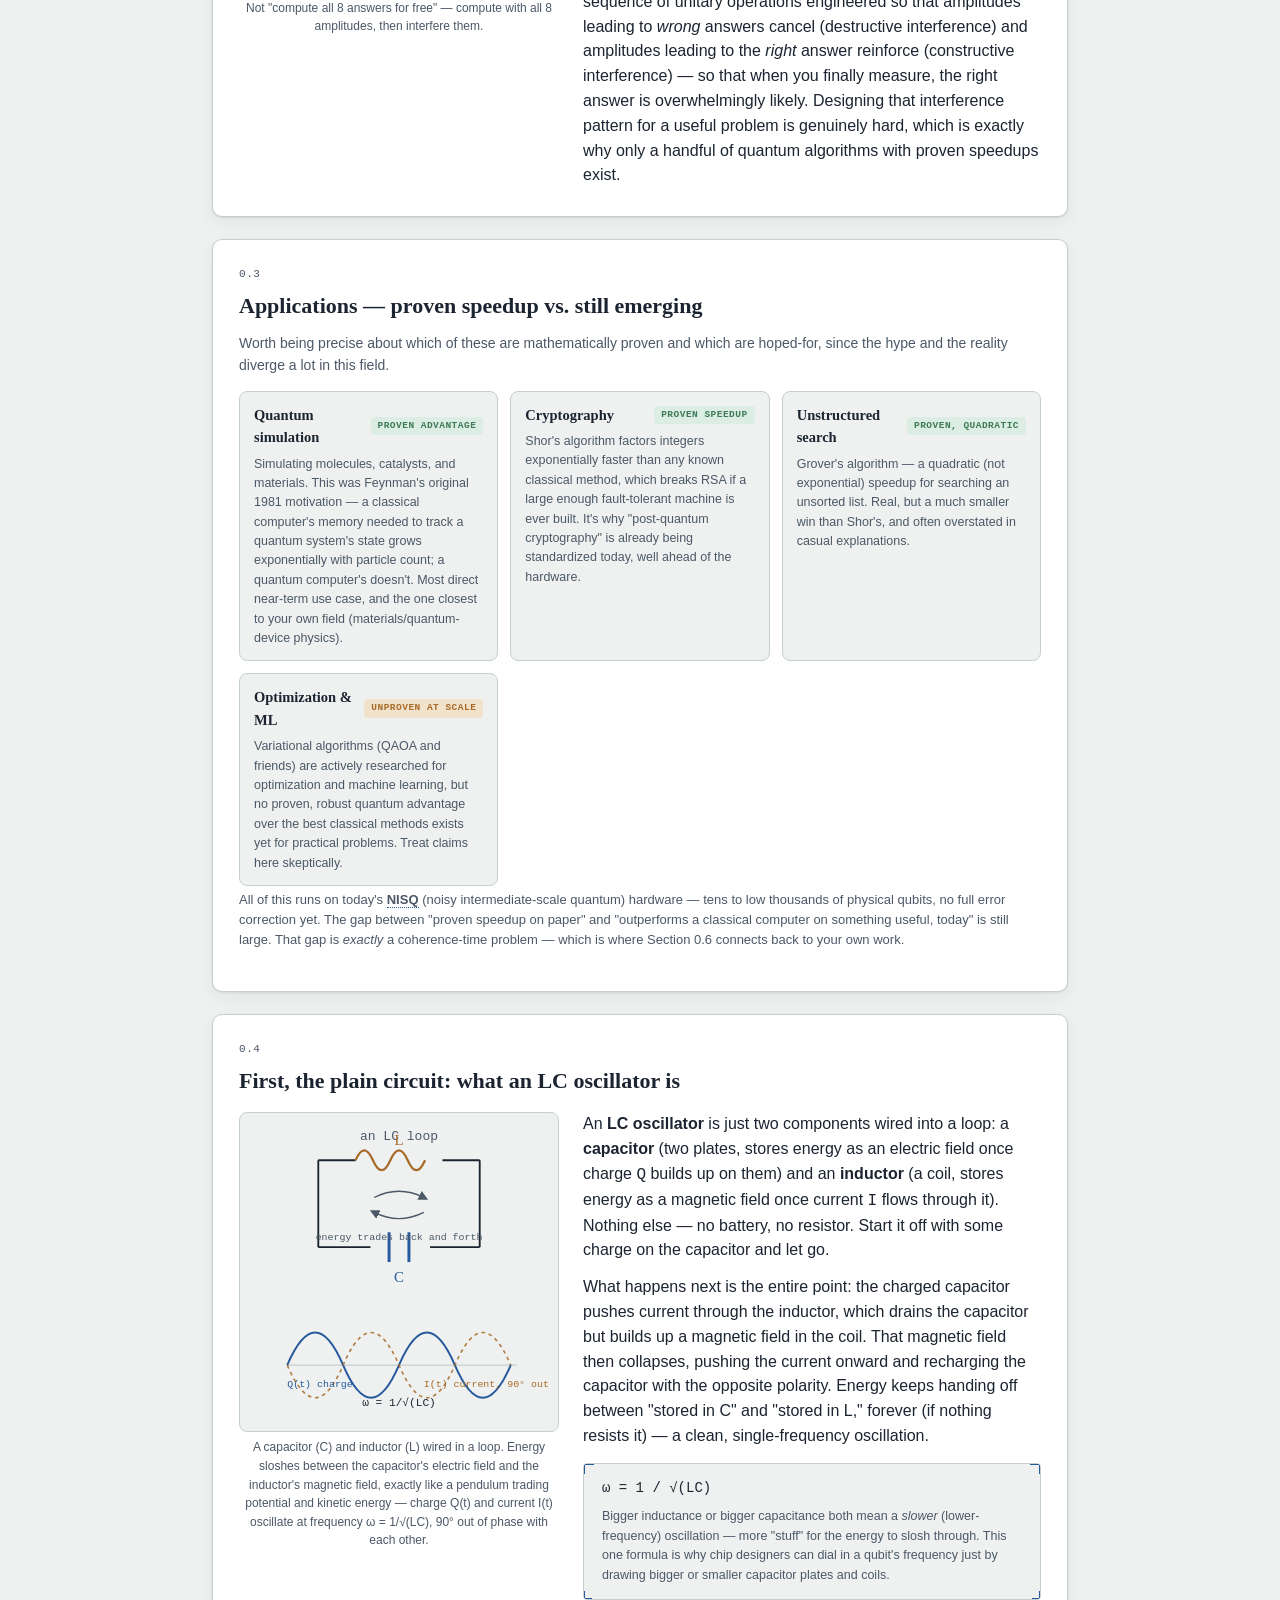
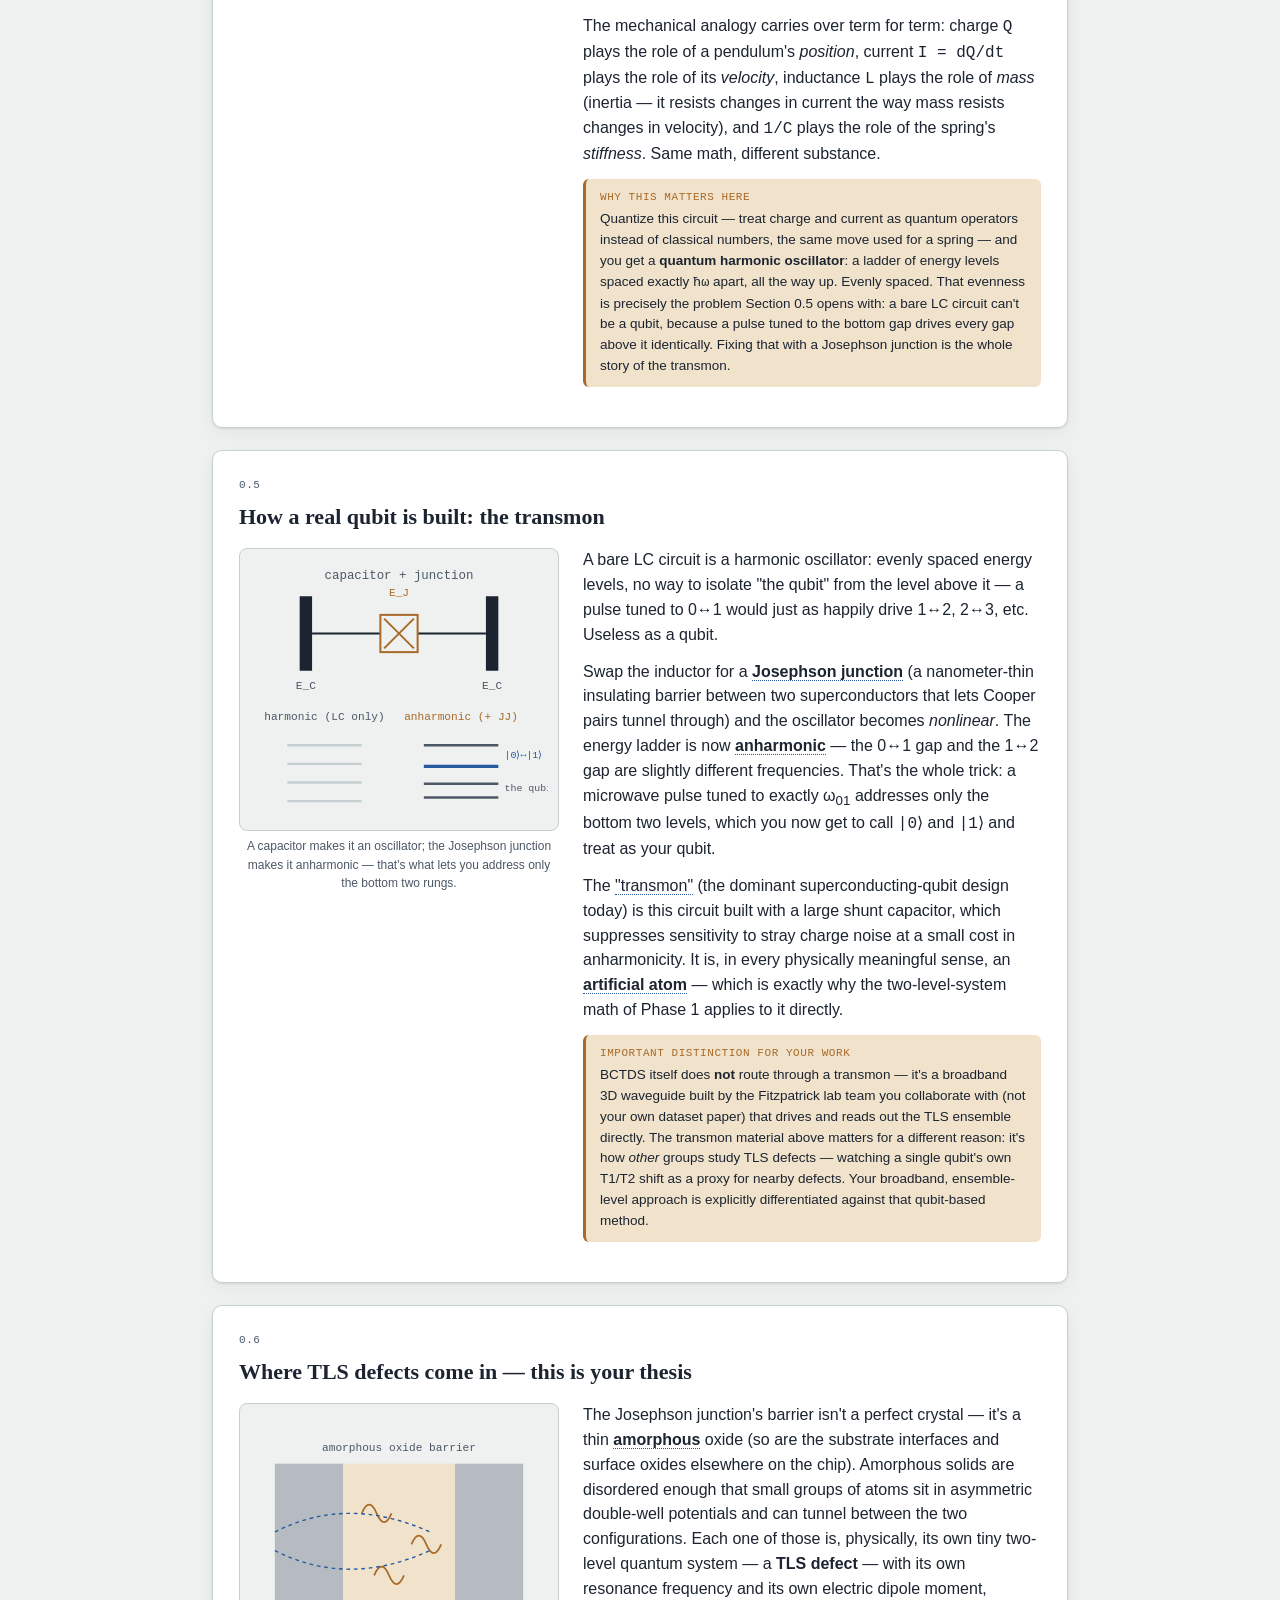
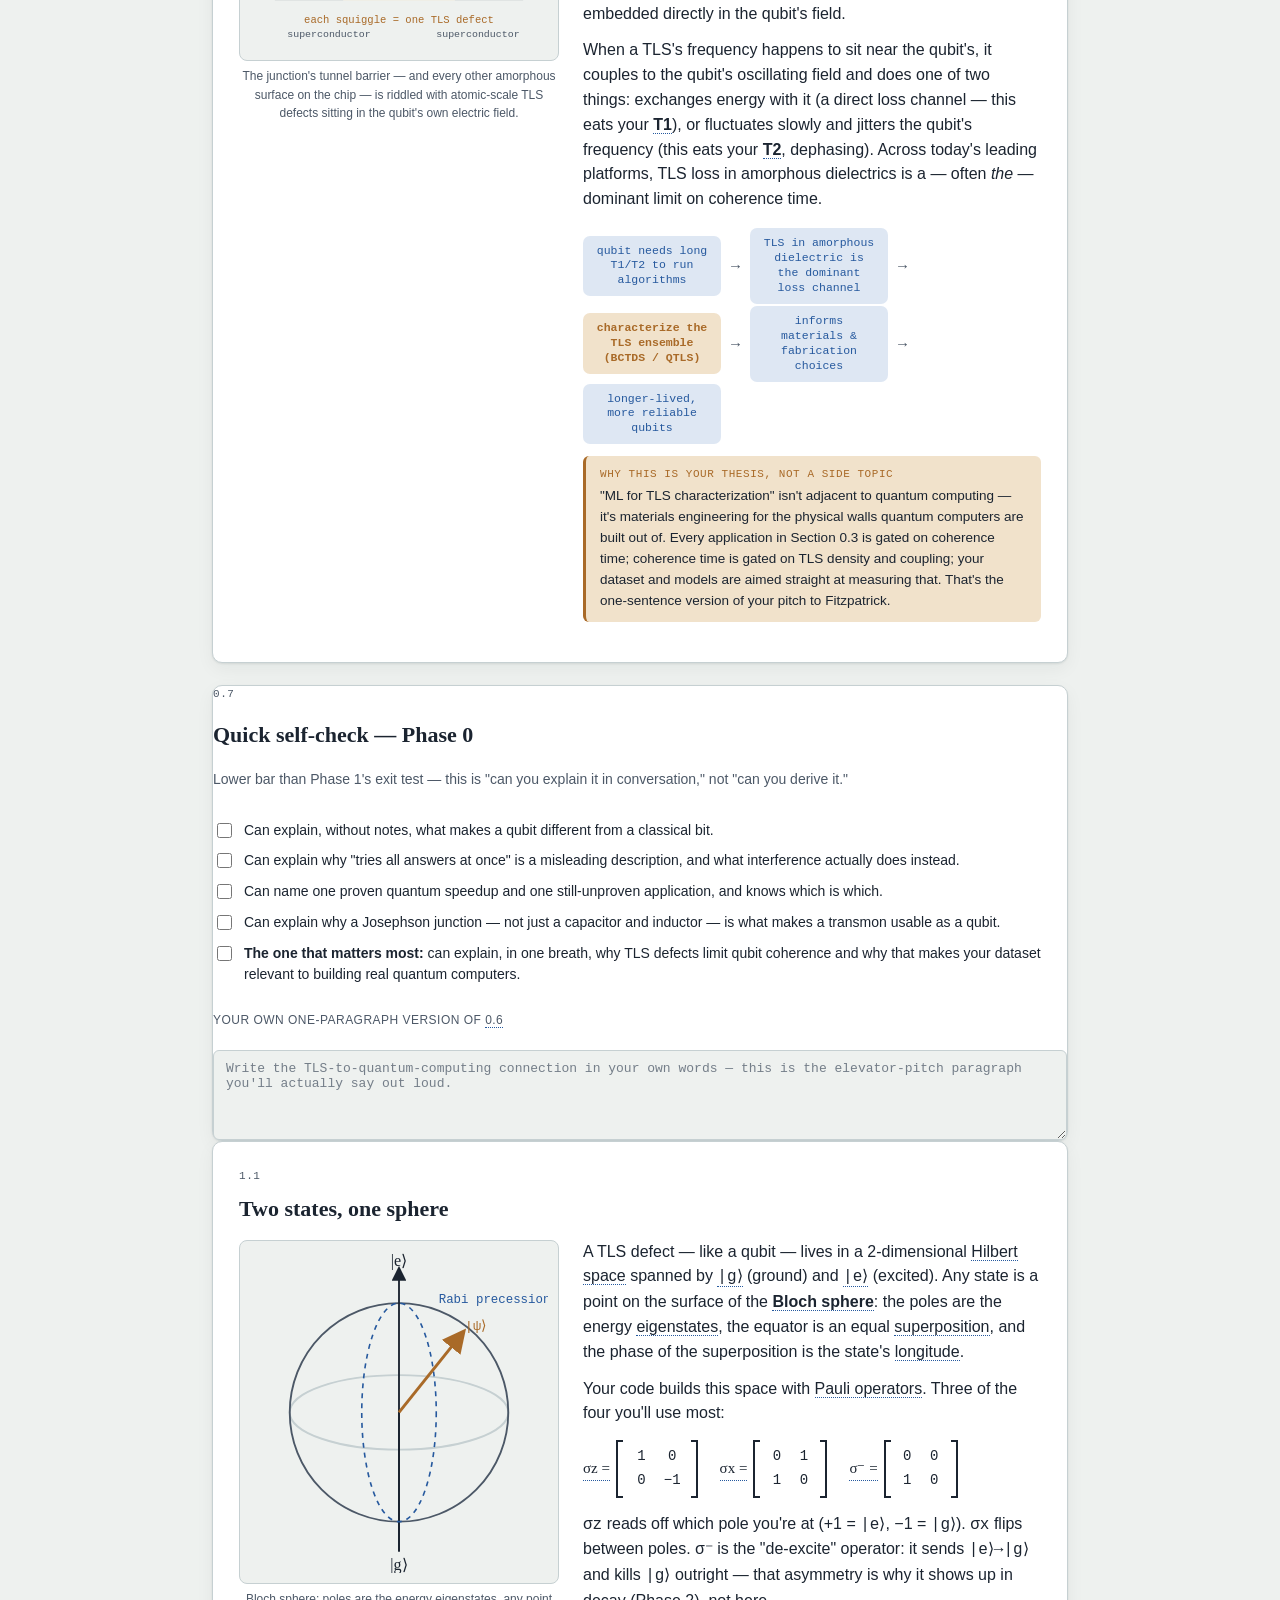
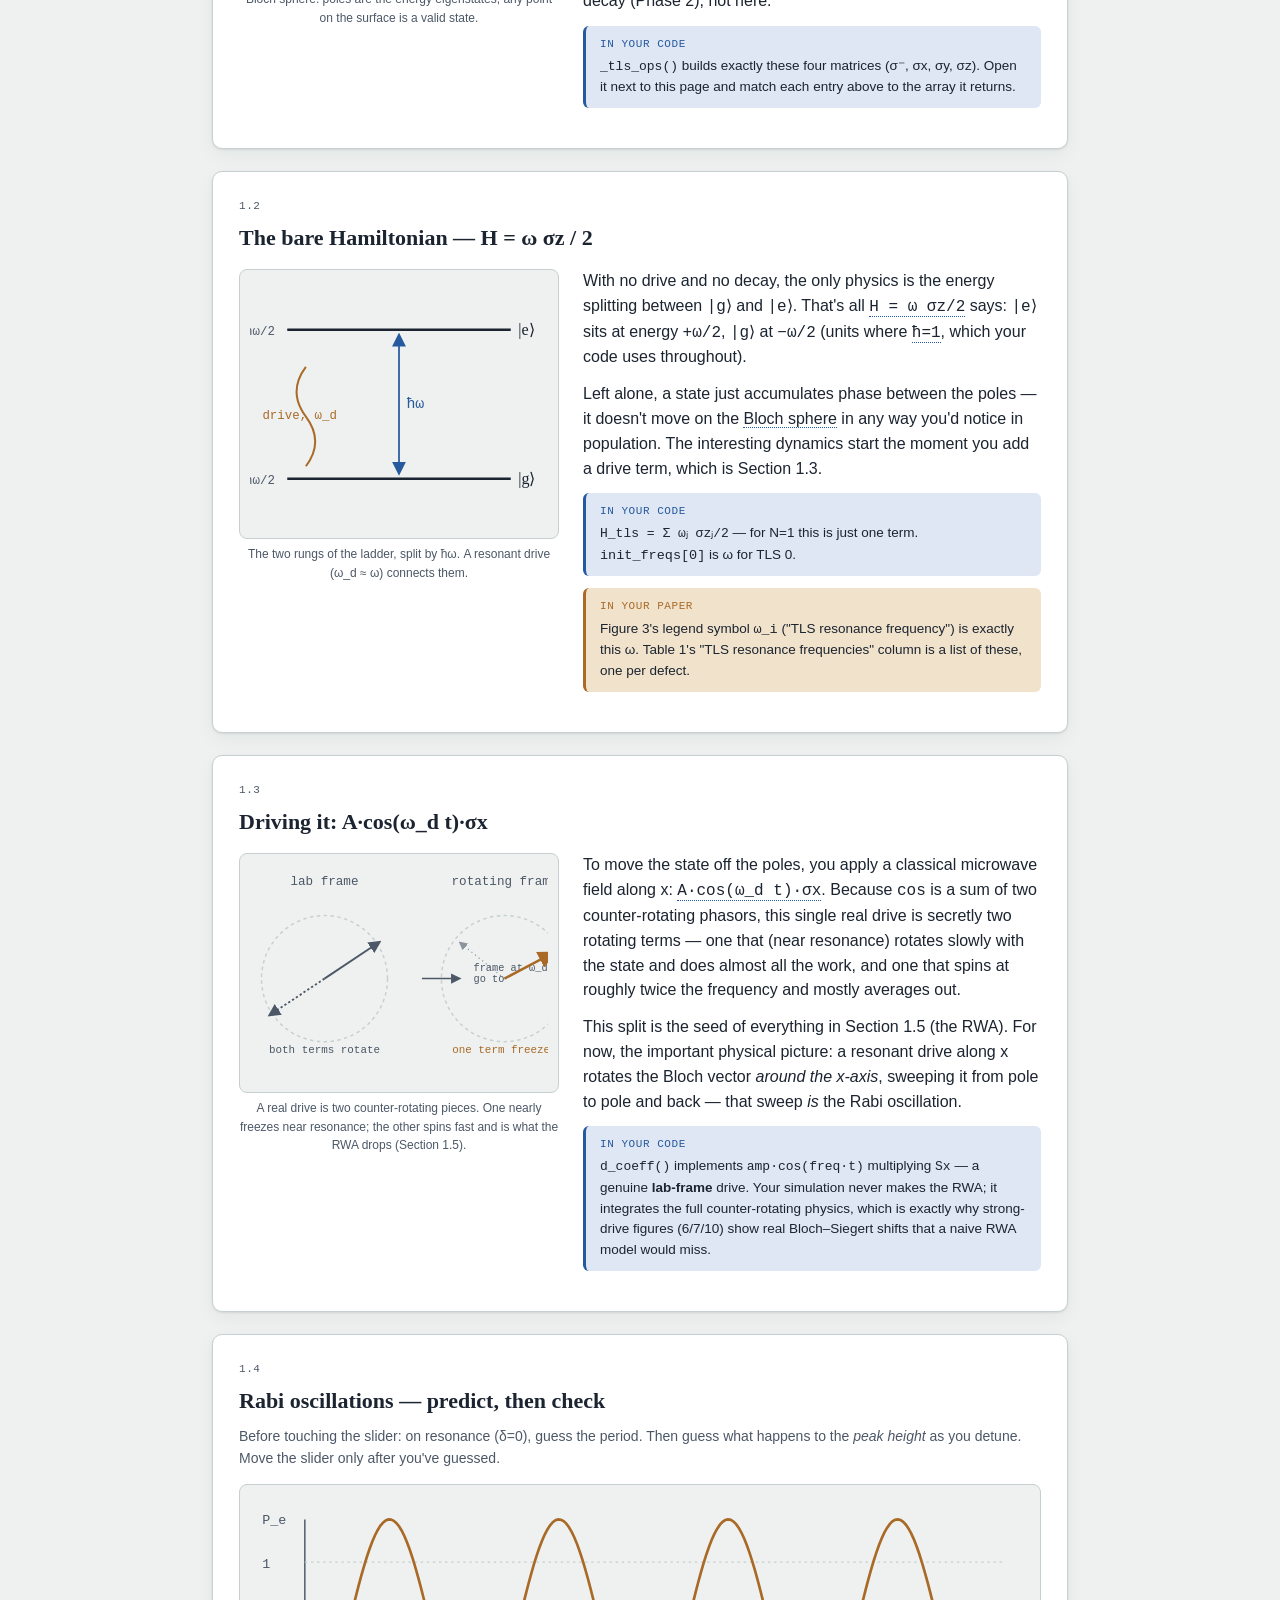
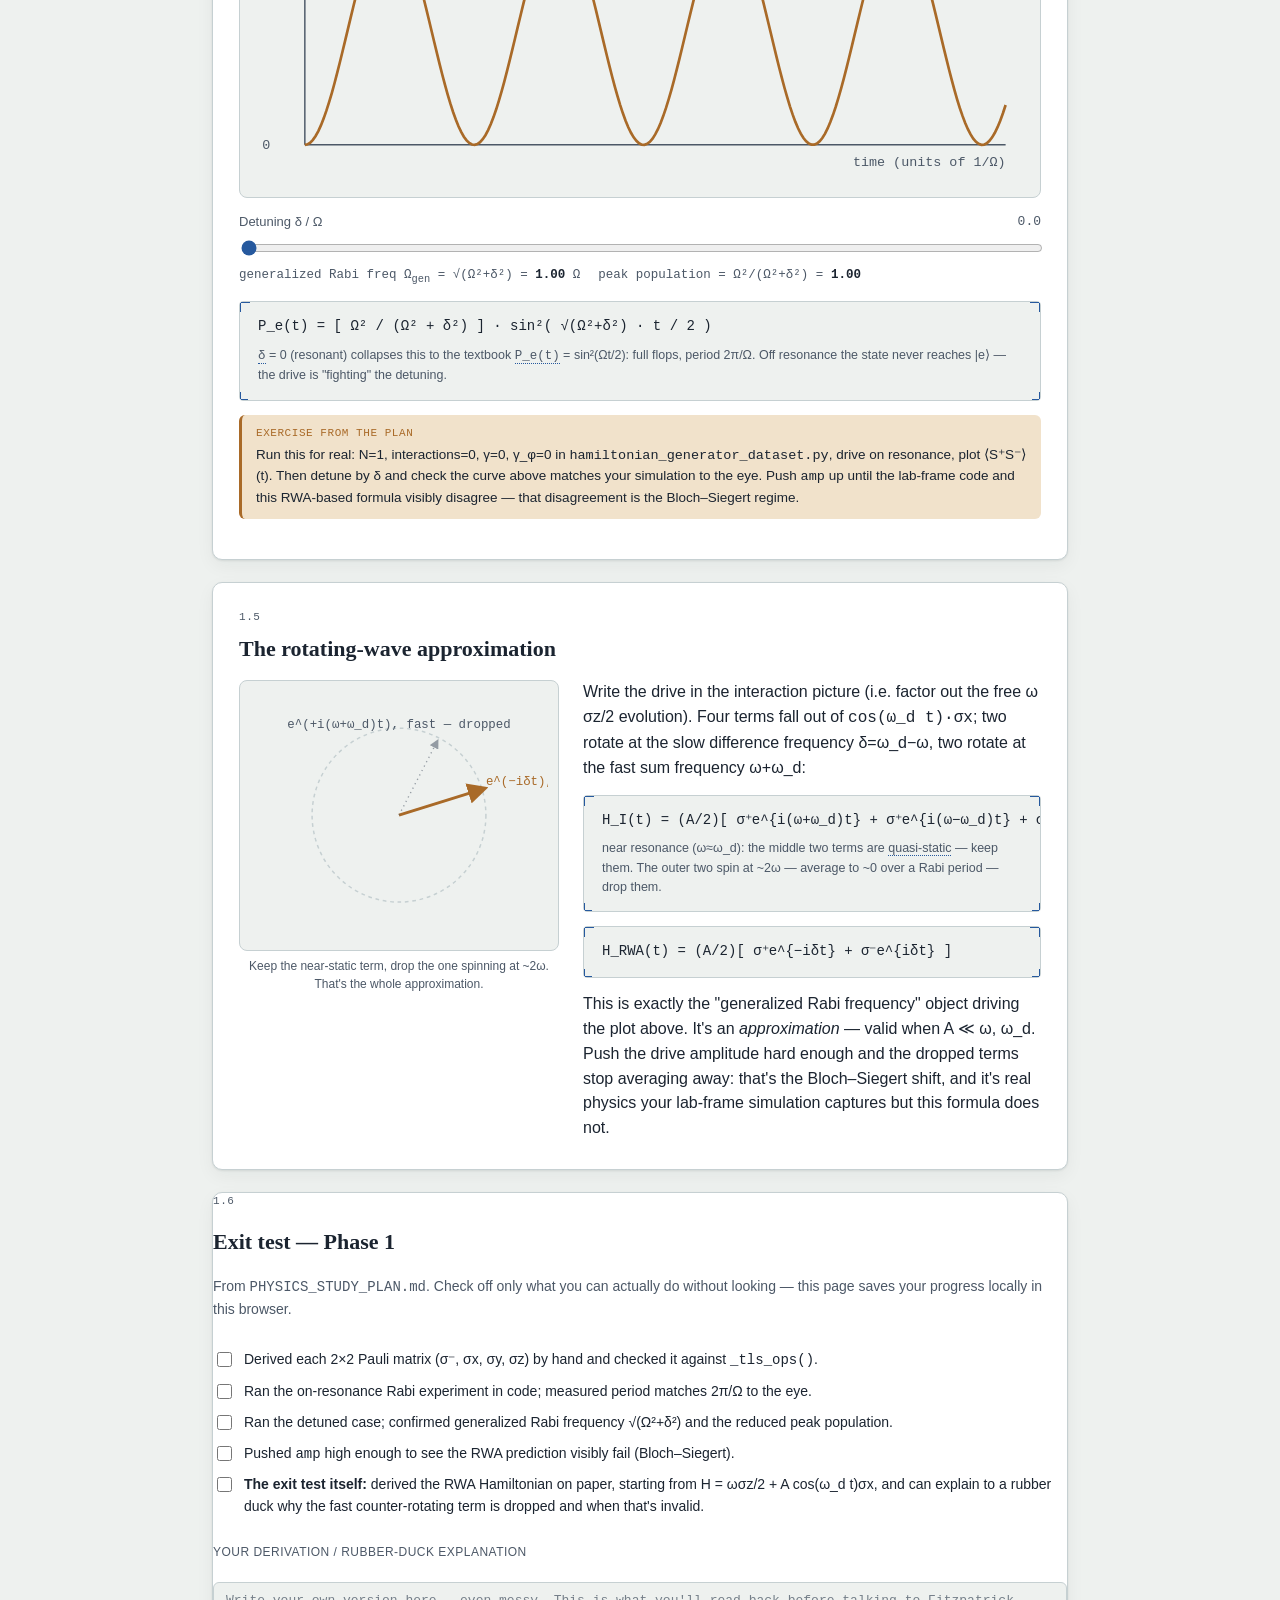
==== commit 5c7531d2: "Add LC oscillator explainer with circuit diagram to physics notebook Adds a new 0.4 section explaini" ====
--- a/phy/index.html
+++ b/phy/index.html
@@ -51,7 +51,7 @@
         <table class="notation-table">
           <thead><tr><th>Symbol</th><th>Say it</th><th>Plain meaning</th><th>Where</th></tr></thead>
           <tbody>
-            <tr id="note-ket-ge"><td class="sym">|g⟩, |e⟩</td><td class="say">"ket g", "ket e"</td><td>The two basis states: ground and excited. These are the two poles of the Bloch sphere. "Ground" means <i>lowest-energy</i>, not <i>zero</i>-energy — a defect sitting in |g⟩ has whatever baseline energy the system has at rest; it just isn't glowing (nothing lower to relax into, so no emission).</td><td class="where"><a href="#sec-hilbert">1.1</a></td></tr>
+            <tr id="note-ket-ge"><td class="sym">|g⟩, |e⟩</td><td class="say">"ket g", "ket e"</td><td>The two basis states: ground and excited. These are the two poles of the <a href="#note-bloch-sphere" class="sym-link">Bloch sphere</a>. "Ground" means <i>lowest-energy</i>, not <i>zero</i>-energy — a defect sitting in |g⟩ has whatever baseline energy the system has at rest; it just isn't glowing (nothing lower to relax into, so no emission).</td><td class="where"><a href="#sec-hilbert">1.1</a></td></tr>
             <tr id="note-ket-01"><td class="sym">|0⟩, |1⟩</td><td class="say">"ket zero", "ket one"</td><td>Same idea, computer-science naming. <span class="mono">|0⟩=|g⟩</span>, <span class="mono">|1⟩=|e⟩</span> — two names for the same two poles.</td><td class="where"><a href="#sec-qubit-what">0.1</a></td></tr>
             <tr id="note-ket-psi"><td class="sym">|ψ⟩</td><td class="say">"ket psi"</td><td>Generic placeholder name for "whatever state we're currently talking about."</td><td class="where"><a href="#sec-qubit-what">0.1</a>, <a href="#sec-hilbert">1.1</a></td></tr>
             <tr id="note-alpha-beta"><td class="sym">α, β</td><td class="say">"alpha, beta"</td><td>Complex numbers (amplitudes) that say how much <span class="mono">|0⟩</span> and <span class="mono">|1⟩</span> are mixed in. <span class="mono">|α|²</span> is literally the probability of measuring 0.</td><td class="where"><a href="#sec-qubit-what">0.1</a></td></tr>
@@ -121,7 +121,7 @@
             <tr id="note-bloch-sphere"><td class="sym" style="font-size:14px;">Bloch sphere</td><td class="say">the picture</td><td>The geometric way of drawing any single TLS/qubit state as a point on a sphere. It isn't new physics — it's just a picture of the same two numbers (α, β), up to an overall phase you can't measure anyway.</td><td class="where"><a href="#sec-hilbert">1.1</a></td></tr>
             <tr id="note-eigenstate"><td class="sym" style="font-size:14px;">Eigenstate</td><td class="say">a state that "sticks"</td><td>A state that doesn't change character under a given operator — left alone with no drive, an <i>energy eigenstate</i> (like <span class="mono">|g⟩</span> or <span class="mono">|e⟩</span>) just sits there (up to an unobservable overall phase) instead of evolving into some mix.</td><td class="where"><a href="#sec-hilbert">1.1</a></td></tr>
             <tr id="note-superposition"><td class="sym" style="font-size:14px;">Superposition</td><td class="say">genuinely both, not either/or</td><td>A state that's a real combination of two basis states at once — different from a classical "50/50 chance" because the <i>relative phase</i> between the two parts is physically real and produces interference.</td><td class="where"><a href="#sec-qubit-what">0.1</a>, <a href="#sec-qubit-power">0.2</a></td></tr>
-            <tr id="note-longitude"><td class="sym" style="font-size:14px;">Longitude</td><td class="say">where the phase lives</td><td>On the Bloch sphere, how far <i>north/south</i> you are (latitude) encodes the population split |α|² vs |β|²; how far <i>east/west</i> you are (longitude) encodes the relative phase between α and β. Two states with identical populations but different phase sit at different longitudes.</td><td class="where"><a href="#sec-hilbert">1.1</a></td></tr>
+            <tr id="note-longitude"><td class="sym" style="font-size:14px;">Longitude</td><td class="say">where the phase lives</td><td>On the <a href="#note-bloch-sphere" class="sym-link">Bloch sphere</a>, how far <i>north/south</i> you are (latitude) encodes the population split |α|² vs |β|²; how far <i>east/west</i> you are (longitude) encodes the relative phase between α and β. Two states with identical populations but different phase sit at different longitudes.</td><td class="where"><a href="#sec-hilbert">1.1</a></td></tr>
             <tr id="note-pauli-operators"><td class="sym" style="font-size:14px;">Pauli operators</td><td class="say">the complete toolkit</td><td>The collective name for {σx, σy, σz} (plus the identity). Every possible Hamiltonian or observable on a single TLS can be written as some combination of these four — σ⁻ and σ⁺ are themselves built from σx and σy.</td><td class="where"><a href="#sec-hilbert">1.1</a></td></tr>
             <tr id="note-hilbert-space"><td class="sym" style="font-size:14px;">Hilbert space</td><td class="say">the space states live in</td><td>The vector space of allowed quantum states. One TLS → 2-dimensional. N TLS → 2<sup>N</sup>-dimensional (not 2N — this is <i>why</i> N qubits are so powerful, and so hard to simulate classically).</td><td class="where"><a href="#sec-hilbert">1.1</a></td></tr>
             <tr id="note-entanglement"><td class="sym" style="font-size:14px;">Entanglement</td><td class="say">correlation with no classical version</td><td>A joint state of two-plus qubits that can't be broken down into independent per-qubit states. The correlations are real and measurable but have no classical explanation.</td><td class="where"><a href="#sec-qubit-what">0.1</a></td></tr>
@@ -137,11 +137,12 @@
         <table class="notation-table">
           <thead><tr><th>Term</th><th>In one phrase</th><th>What it means</th><th>Where</th></tr></thead>
           <tbody>
-            <tr id="note-josephson"><td class="sym" style="font-size:14px;">Josephson junction</td><td class="say">the key ingredient</td><td>A nanometer-thin insulating barrier between two superconductors that Cooper pairs can tunnel through. Acts as a nonlinear, dissipationless inductor — the one part that makes a superconducting qubit possible at all.</td><td class="where"><a href="#sec-qubit-transmon">0.4</a></td></tr>
-            <tr id="note-transmon"><td class="sym" style="font-size:14px;">Transmon</td><td class="say">the dominant qubit design</td><td>A Josephson junction shunted by a large capacitor — trades a little anharmonicity for much lower sensitivity to charge noise. <b>Not</b> what BCTDS itself is built from — BCTDS drives and reads out TLS ensembles directly through a broadband waveguide, no qubit in the loop. Transmons matter to your work as the <i>qubit-based</i> alternative your broadband approach is differentiated against.</td><td class="where"><a href="#sec-qubit-transmon">0.4</a></td></tr>
-            <tr id="note-anharmonic"><td class="sym" style="font-size:14px;">Anharmonic</td><td class="say">unevenly spaced levels</td><td>Energy levels that are <i>not</i> evenly spaced, unlike a plain LC oscillator. This unevenness is exactly what lets a pulse address only the bottom two levels and ignore the rest.</td><td class="where"><a href="#sec-qubit-transmon">0.4</a></td></tr>
-            <tr id="note-artificial-atom"><td class="sym" style="font-size:14px;">Artificial atom</td><td class="say">an honest nickname</td><td>What a transmon effectively is: discrete, addressable energy levels, just like a real atom — except the frequencies are set by circuit design, not by nature.</td><td class="where"><a href="#sec-qubit-transmon">0.4</a></td></tr>
-            <tr id="note-amorphous"><td class="sym" style="font-size:14px;">Amorphous solid</td><td class="say">glass-like, disordered</td><td>A material with no long-range crystalline order. The oxide layers and interfaces on a qubit chip are amorphous — precisely why they host TLS defects at all (crystals mostly don't).</td><td class="where"><a href="#sec-qubit-tls-link">0.5</a></td></tr>
+            <tr id="note-lc-oscillator"><td class="sym" style="font-size:14px;">LC oscillator</td><td class="say">the base circuit</td><td>A capacitor and inductor wired in a loop, with energy sloshing between the capacitor's electric field and the inductor's magnetic field at frequency ω = 1/√(LC) — the electrical analogue of a pendulum. Quantized, it gives evenly spaced energy levels, which is exactly the problem a Josephson junction has to fix.</td><td class="where"><a href="#sec-lc-oscillator">0.4</a></td></tr>
+            <tr id="note-josephson"><td class="sym" style="font-size:14px;">Josephson junction</td><td class="say">the key ingredient</td><td>A nanometer-thin insulating barrier between two superconductors that Cooper pairs can tunnel through. Acts as a nonlinear, dissipationless inductor — the one part that makes a superconducting qubit possible at all.</td><td class="where"><a href="#sec-qubit-transmon">0.5</a></td></tr>
+            <tr id="note-transmon"><td class="sym" style="font-size:14px;">Transmon</td><td class="say">the dominant qubit design</td><td>A Josephson junction shunted by a large capacitor — trades a little anharmonicity for much lower sensitivity to charge noise. <b>Not</b> what BCTDS itself is built from — BCTDS drives and reads out TLS ensembles directly through a broadband waveguide, no qubit in the loop. Transmons matter to your work as the <i>qubit-based</i> alternative your broadband approach is differentiated against.</td><td class="where"><a href="#sec-qubit-transmon">0.5</a></td></tr>
+            <tr id="note-anharmonic"><td class="sym" style="font-size:14px;">Anharmonic</td><td class="say">unevenly spaced levels</td><td>Energy levels that are <i>not</i> evenly spaced, unlike a plain <a href="#note-lc-oscillator" class="sym-link">LC oscillator</a>. This unevenness is exactly what lets a pulse address only the bottom two levels and ignore the rest.</td><td class="where"><a href="#sec-qubit-transmon">0.5</a></td></tr>
+            <tr id="note-artificial-atom"><td class="sym" style="font-size:14px;">Artificial atom</td><td class="say">an honest nickname</td><td>What a transmon effectively is: discrete, addressable energy levels, just like a real atom — except the frequencies are set by circuit design, not by nature.</td><td class="where"><a href="#sec-qubit-transmon">0.5</a></td></tr>
+            <tr id="note-amorphous"><td class="sym" style="font-size:14px;">Amorphous solid</td><td class="say">glass-like, disordered</td><td>A material with no long-range crystalline order. The oxide layers and interfaces on a qubit chip are amorphous — precisely why they host TLS defects at all (crystals mostly don't).</td><td class="where"><a href="#sec-qubit-tls-link">0.6</a></td></tr>
             <tr id="note-nisq"><td class="sym" style="font-size:14px;">NISQ</td><td class="say">today's hardware era</td><td>"Noisy Intermediate-Scale Quantum" — tens to low thousands of physical qubits, no full error correction yet. Every qubit in a NISQ device is limited by exactly the kind of decoherence your research characterizes.</td><td class="where"><a href="#sec-qubit-apps">0.3</a></td></tr>
           </tbody>
         </table>
@@ -157,8 +158,8 @@
             <tr id="note-rotating-frame"><td class="sym" style="font-size:14px;">Rotating frame</td><td class="say">a math trick, not new physics</td><td>A change of reference frame that spins along with the drive, so near-resonant physics looks slow/static instead of fast-oscillating. The move that makes the RWA possible in the first place.</td><td class="where"><a href="#sec-drive">1.3</a>, <a href="#sec-rwa">1.5</a></td></tr>
             <tr id="note-resonance"><td class="sym" style="font-size:14px;">Resonance / detuning</td><td class="say">on-target vs. off-target</td><td>"On resonance" means the drive frequency exactly matches the system's own frequency (ω_d = ω) — maximum effect. "Detuning" is how far off you are; see <a href="#note-delta" class="sym-link">δ</a>.</td><td class="where"><a href="#sec-rabi">1.4</a></td></tr>
             <tr id="note-rabi-osc"><td class="sym" style="font-size:14px;">Rabi oscillation</td><td class="say">the phenomenon itself</td><td>The named phenomenon (distinct from the symbol Ω): population flopping periodically between <span class="mono">|g⟩</span> and <span class="mono">|e⟩</span> under a resonant drive. The most basic proof a two-level system is being coherently driven at all.</td><td class="where"><a href="#sec-rabi">1.4</a></td></tr>
-            <tr id="note-dephasing-concept"><td class="sym" style="font-size:14px;">Dephasing</td><td class="say">losing the "which phase," not the energy</td><td>Loss of the definite relative phase between α and β without necessarily changing populations. Full math and the γ_φ symbol are Phase 2 — mentioned here because it's already named in Section 0.5.</td><td class="where"><a href="#sec-qubit-tls-link">0.5</a>, <a href="#sec-phase2-preview">Phase 2</a></td></tr>
-            <tr id="note-coherence-time"><td class="sym" style="font-size:14px;">Coherence time (T1, T2)</td><td class="say">the two numbers the whole field optimizes</td><td>T1 = how long a state's energy survives before relaxing. T2 = how long the relative phase survives (always ≤ 2×T1). TLS defects are what's currently capping both.</td><td class="where"><a href="#sec-qubit-tls-link">0.5</a></td></tr>
+            <tr id="note-dephasing-concept"><td class="sym" style="font-size:14px;">Dephasing</td><td class="say">losing the "which phase," not the energy</td><td>Loss of the definite relative phase between α and β without necessarily changing populations. Full math and the γ_φ symbol are Phase 2 — mentioned here because it's already named in Section 0.6.</td><td class="where"><a href="#sec-qubit-tls-link">0.6</a>, <a href="#sec-phase2-preview">Phase 2</a></td></tr>
+            <tr id="note-coherence-time"><td class="sym" style="font-size:14px;">Coherence time (T1, T2)</td><td class="say">the two numbers the whole field optimizes</td><td>T1 = how long a state's energy survives before relaxing. T2 = how long the relative phase survives (always ≤ 2×T1). TLS defects are what's currently capping both.</td><td class="where"><a href="#sec-qubit-tls-link">0.6</a></td></tr>
             <tr id="note-quasistatic"><td class="sym" style="font-size:14px;">Quasi-static</td><td class="say">"slow enough to call constant"</td><td>Describes a term that changes so slowly compared to the fastest timescale in the problem that you can treat it as effectively frozen — used to describe the surviving term in the RWA derivation.</td><td class="where"><a href="#sec-rwa">1.5</a></td></tr>
             <tr id="note-memory"><td class="sym" style="font-size:14px;">Memory effect / non-Markovian</td><td class="say">"it hasn't forgotten yet"</td><td>A process is <i>Markovian</i> (memoryless) if its future depends only on its current state, decaying cleanly. It's <i>non-Markovian</i> — has a "memory effect" — if its current behavior still depends on its past history, like an echo that hasn't fully faded. This is the paper's key finding about TLS relaxation.</td><td class="where"><a href="#sec-memory">2.2</a></td></tr>
             <tr id="note-gate-seq"><td class="sym" style="font-size:14px;">Gate sequence</td><td class="say">the instructions, run in order</td><td>An ordered series of gates applied to run an algorithm or an error-correction round, with short "interpulse delays" between each one.</td><td class="where"><a href="#sec-gates">2.1</a></td></tr>
@@ -203,7 +204,7 @@
           <p class="diagram-caption">A bit is a switch. A qubit is an arrow that can point anywhere — until you measure it, and it snaps to a pole.</p>
         </div>
         <div class="text-panel">
-          <p>A classical bit is always definitely 0 or definitely 1. A <b>qubit</b> is the same two-level object you just met on the Bloch sphere in Phase 1 — its state is <a href="#note-ket-psi" class="mono sym-link">|ψ⟩ = α|0⟩ + β|1⟩</a>, a genuine mixture of both, right up until you measure it.</p>
+          <p>A classical bit is always definitely 0 or definitely 1. A <b>qubit</b> is the same two-level object you just met on the <a href="#note-bloch-sphere" class="sym-link">Bloch sphere</a> in Phase 1 — its state is <a href="#note-ket-psi" class="mono sym-link">|ψ⟩ = α|0⟩ + β|1⟩</a>, a genuine mixture of both, right up until you measure it.</p>
           <div class="eq-box">
             <span class="corner-bl"></span><span class="corner-br"></span>
             <div class="eq-line">measure → get 0 with probability |α|², get 1 with probability |β|²  (|α|²+|β|² = 1)</div>
@@ -277,11 +278,65 @@
           <p>Variational algorithms (QAOA and friends) are actively researched for optimization and machine learning, but no proven, robust quantum advantage over the best classical methods exists yet for practical problems. Treat claims here skeptically.</p>
         </div>
       </div>
-      <p style="font-size: 13px; color: var(--ink-soft); margin-top: 4px;">All of this runs on today's <a href="#note-nisq" class="sym-link"><b>NISQ</b></a> (noisy intermediate-scale quantum) hardware — tens to low thousands of physical qubits, no full error correction yet. The gap between "proven speedup on paper" and "outperforms a classical computer on something useful, today" is still large. That gap is <i>exactly</i> a coherence-time problem — which is where Section 0.5 connects back to your own work.</p>
+      <p style="font-size: 13px; color: var(--ink-soft); margin-top: 4px;">All of this runs on today's <a href="#note-nisq" class="sym-link"><b>NISQ</b></a> (noisy intermediate-scale quantum) hardware — tens to low thousands of physical qubits, no full error correction yet. The gap between "proven speedup on paper" and "outperforms a classical computer on something useful, today" is still large. That gap is <i>exactly</i> a coherence-time problem — which is where Section 0.6 connects back to your own work.</p>
+    </section>
+
+    <!-- ============ PHASE 0: LC oscillator ============ -->
+    <section class="entry" id="sec-lc-oscillator">
+      <div class="entry-head"><span class="entry-tag">0.4</span></div>
+      <h2 class="entry-title">First, the plain circuit: what an LC oscillator is</h2>
+      <div class="entry-grid">
+        <div>
+          <div class="diagram-panel">
+            <svg viewBox="0 0 240 240" xmlns="http://www.w3.org/2000/svg">
+              <text x="120" y="14" text-anchor="middle" font-size="10.5" fill="var(--ink-soft)" font-family="ui-monospace,monospace">an LC loop</text>
+              <!-- circuit loop -->
+              <line x1="55" y1="30" x2="85" y2="30" stroke="var(--ink)" stroke-width="1.5"/>
+              <path d="M85,30 q7,-16 14,0 q7,16 14,0 q7,-16 14,0 q7,16 14,0" fill="none" stroke="var(--measured)" stroke-width="1.8"/>
+              <line x1="155" y1="30" x2="185" y2="30" stroke="var(--ink)" stroke-width="1.5"/>
+              <line x1="185" y1="30" x2="185" y2="100" stroke="var(--ink)" stroke-width="1.5"/>
+              <line x1="55" y1="30" x2="55" y2="100" stroke="var(--ink)" stroke-width="1.5"/>
+              <line x1="185" y1="100" x2="145" y2="100" stroke="var(--ink)" stroke-width="1.5"/>
+              <line x1="55" y1="100" x2="97" y2="100" stroke="var(--ink)" stroke-width="1.5"/>
+              <line x1="112" y1="88" x2="112" y2="112" stroke="var(--accent)" stroke-width="2.4"/>
+              <line x1="128" y1="88" x2="128" y2="112" stroke="var(--accent)" stroke-width="2.4"/>
+              <text x="120" y="18" text-anchor="middle" font-size="12" fill="var(--measured)" font-family="Georgia, serif">L</text>
+              <text x="120" y="128" text-anchor="middle" font-size="12" fill="var(--accent)" font-family="Georgia, serif">C</text>
+              <!-- energy ping-pong arrows -->
+              <path d="M100,60 q20,-10 40,0" fill="none" stroke="var(--ink-soft)" stroke-width="1.1" marker-end="url(#lcA)"/>
+              <path d="M140,72 q-20,10 -40,0" fill="none" stroke="var(--ink-soft)" stroke-width="1.1" marker-end="url(#lcA)"/>
+              <defs><marker id="lcA" markerWidth="7" markerHeight="7" refX="3.5" refY="3.5" orient="auto"><path d="M0,0 L7,3.5 L0,7 Z" fill="var(--ink-soft)"/></marker></defs>
+              <text x="120" y="94" text-anchor="middle" font-size="8" fill="var(--ink-soft)" font-family="ui-monospace,monospace">energy trades back and forth</text>
+              <!-- oscillation graph -->
+              <line x1="30" y1="195" x2="215" y2="195" stroke="var(--rule)" stroke-width="1"/>
+              <path d="M30,195 C45,160 60,160 75,195 C90,230 105,230 120,195 C135,160 150,160 165,195 C180,230 195,230 210,195" fill="none" stroke="var(--accent)" stroke-width="1.6"/>
+              <path d="M30,195 C45,230 60,230 75,195 C90,160 105,160 120,195 C135,230 150,230 165,195 C180,160 195,160 210,195" fill="none" stroke="var(--measured)" stroke-width="1.3" stroke-dasharray="3 3" opacity="0.85"/>
+              <text x="30" y="213" font-size="8" fill="var(--accent)" font-family="ui-monospace,monospace">Q(t) charge</text>
+              <text x="140" y="213" font-size="8" fill="var(--measured)" font-family="ui-monospace,monospace">I(t) current, 90° out of phase</text>
+              <text x="120" y="228" text-anchor="middle" font-size="9" fill="var(--ink)" font-family="ui-monospace,monospace">ω = 1/√(LC)</text>
+            </svg>
+          </div>
+          <p class="diagram-caption">A capacitor (C) and inductor (L) wired in a loop. Energy sloshes between the capacitor's electric field and the inductor's magnetic field, exactly like a pendulum trading potential and kinetic energy — charge Q(t) and current I(t) oscillate at frequency ω = 1/√(LC), 90° out of phase with each other.</p>
+        </div>
+        <div class="text-panel">
+          <p>An <b>LC oscillator</b> is just two components wired into a loop: a <b>capacitor</b> (two plates, stores energy as an electric field once charge <span class="mono">Q</span> builds up on them) and an <b>inductor</b> (a coil, stores energy as a magnetic field once current <span class="mono">I</span> flows through it). Nothing else — no battery, no resistor. Start it off with some charge on the capacitor and let go.</p>
+          <p>What happens next is the entire point: the charged capacitor pushes current through the inductor, which drains the capacitor but builds up a magnetic field in the coil. That magnetic field then collapses, pushing the current onward and recharging the capacitor with the opposite polarity. Energy keeps handing off between "stored in C" and "stored in L," forever (if nothing resists it) — a clean, single-frequency oscillation.</p>
+          <div class="eq-box">
+            <span class="corner-bl"></span><span class="corner-br"></span>
+            <div class="eq-line">ω = 1 / √(LC)</div>
+            <div class="eq-note">Bigger inductance or bigger capacitance both mean a <i>slower</i> (lower-frequency) oscillation — more "stuff" for the energy to slosh through. This one formula is why chip designers can dial in a qubit's frequency just by drawing bigger or smaller capacitor plates and coils.</div>
+          </div>
+          <p>The mechanical analogy carries over term for term: charge <span class="mono">Q</span> plays the role of a pendulum's <i>position</i>, current <span class="mono">I = dQ/dt</span> plays the role of its <i>velocity</i>, inductance <span class="mono">L</span> plays the role of <i>mass</i> (inertia — it resists changes in current the way mass resists changes in velocity), and <span class="mono">1/C</span> plays the role of the spring's <i>stiffness</i>. Same math, different substance.</p>
+          <div class="callout callout-paper">
+            <span class="label">why this matters here</span>
+            Quantize this circuit — treat charge and current as quantum operators instead of classical numbers, the same move used for a spring — and you get a <b>quantum harmonic oscillator</b>: a ladder of energy levels spaced exactly <span class="mono">ħω</span> apart, all the way up. Evenly spaced. That evenness is precisely the problem Section 0.5 opens with: a bare LC circuit can't be a qubit, because a pulse tuned to the bottom gap drives every gap above it identically. Fixing that with a Josephson junction is the whole story of the transmon.
+          </div>
+        </div>
+      </div>
     </section>
 
     <section class="entry" id="sec-qubit-transmon">
-      <div class="entry-head"><span class="entry-tag">0.4</span></div>
+      <div class="entry-head"><span class="entry-tag">0.5</span></div>
       <h2 class="entry-title">How a real qubit is built: the transmon</h2>
       <div class="entry-grid">
         <div>
@@ -328,7 +383,7 @@
     </section>
 
     <section class="entry" id="sec-qubit-tls-link">
-      <div class="entry-head"><span class="entry-tag">0.5</span></div>
+      <div class="entry-head"><span class="entry-tag">0.6</span></div>
       <h2 class="entry-title">Where TLS defects come in — this is your thesis</h2>
       <div class="entry-grid">
         <div>
@@ -371,7 +426,7 @@
     </section>
 
     <section class="entry checklist" id="sec-qubit-check">
-      <div class="entry-head"><span class="entry-tag">0.6</span></div>
+      <div class="entry-head"><span class="entry-tag">0.7</span></div>
       <h2 class="entry-title">Quick self-check — Phase 0</h2>
       <p style="margin-top:-6px; color:var(--ink-soft); font-size:14px;">Lower bar than Phase 1's exit test — this is "can you explain it in conversation," not "can you derive it."</p>
       <ul class="checklist" id="checklist-0">
@@ -382,7 +437,7 @@
         <li><input type="checkbox" id="chk-0e"/><span><b>The one that matters most:</b> can explain, in one breath, why TLS defects limit qubit coherence and why that makes your dataset relevant to building real quantum computers.</span></li>
       </ul>
       <div class="notes-label">
-        <span>Your own one-paragraph version of <a href="#sec-qubit-tls-link" class="sym-link">0.5</a></span>
+        <span>Your own one-paragraph version of <a href="#sec-qubit-tls-link" class="sym-link">0.6</a></span>
         <span class="saved-flag mono" id="saved-flag-0">saved</span>
       </div>
       <textarea class="notes-field" id="notes-0" placeholder="Write the TLS-to-quantum-computing connection in your own words — this is the elevator-pitch paragraph you'll actually say out loud."></textarea>
@@ -475,7 +530,7 @@
         </div>
         <div class="text-panel">
           <p>With no drive and no decay, the only physics is the energy splitting between <span class="mono">|g⟩</span> and <span class="mono">|e⟩</span>. That's all <a href="#note-hamiltonian" class="mono sym-link">H = ω σz/2</a> says: <span class="mono">|e⟩</span> sits at energy <span class="mono">+ω/2</span>, <span class="mono">|g⟩</span> at <span class="mono">−ω/2</span> (units where <a href="#note-hbar" class="mono sym-link">ħ=1</a>, which your code uses throughout).</p>
-          <p>Left alone, a state just accumulates phase between the poles — it doesn't move on the Bloch sphere in any way you'd notice in population. The interesting dynamics start the moment you add a drive term, which is Section 1.3.</p>
+          <p>Left alone, a state just accumulates phase between the poles — it doesn't move on the <a href="#note-bloch-sphere" class="sym-link">Bloch sphere</a> in any way you'd notice in population. The interesting dynamics start the moment you add a drive term, which is Section 1.3.</p>
           <div class="callout callout-code">
             <span class="label">in your code</span>
             <code>H_tls = Σ ωⱼ σzⱼ/2</code> — for N=1 this is just one term. <span class="mono">init_freqs[0]</span> is ω for TLS 0.
@@ -820,9 +875,10 @@
       <a href="#sec-qubit-what" role="menuitem"><span class="snav-num">0.1</span>What is a qubit</a>
       <a href="#sec-qubit-power" role="menuitem"><span class="snav-num">0.2</span>Why superposition is powerful</a>
       <a href="#sec-qubit-apps" role="menuitem"><span class="snav-num">0.3</span>Applications</a>
-      <a href="#sec-qubit-transmon" role="menuitem"><span class="snav-num">0.4</span>The transmon</a>
-      <a href="#sec-qubit-tls-link" role="menuitem"><span class="snav-num">0.5</span>The TLS connection</a>
-      <a href="#sec-qubit-check" role="menuitem"><span class="snav-num">0.6</span>Self-check</a>
+      <a href="#sec-lc-oscillator" role="menuitem"><span class="snav-num">0.4</span>The LC oscillator</a>
+      <a href="#sec-qubit-transmon" role="menuitem"><span class="snav-num">0.5</span>The transmon</a>
+      <a href="#sec-qubit-tls-link" role="menuitem"><span class="snav-num">0.6</span>The TLS connection</a>
+      <a href="#sec-qubit-check" role="menuitem"><span class="snav-num">0.7</span>Self-check</a>
 
       <div class="snav-group-title">Phase 1 — Two-Level System</div>
       <a href="#sec-hilbert" role="menuitem"><span class="snav-num">1.1</span>Two states, one sphere</a>
--- a/phy/css/style.css
+++ b/phy/css/style.css
@@ -646,6 +646,10 @@
 
   /* ---------- papers list ---------- */
   .papers-grid { display: flex; flex-direction: column; gap: 14px; }
+  .topics-grid { display: grid; grid-template-columns: 1fr 1fr; gap: 14px; }
+  @media (max-width: 640px) { .topics-grid { grid-template-columns: 1fr; } }
+  .topic-card h3 { font-size: 20px; }
+  .topic-card .psnippet { margin-bottom: 10px; }
   a.paper-card {
     display: block; background: var(--paper-raised); border: 1px solid var(--rule); border-radius: 10px;
     box-shadow: var(--shadow); padding: 18px 20px; text-decoration: none; color: inherit;
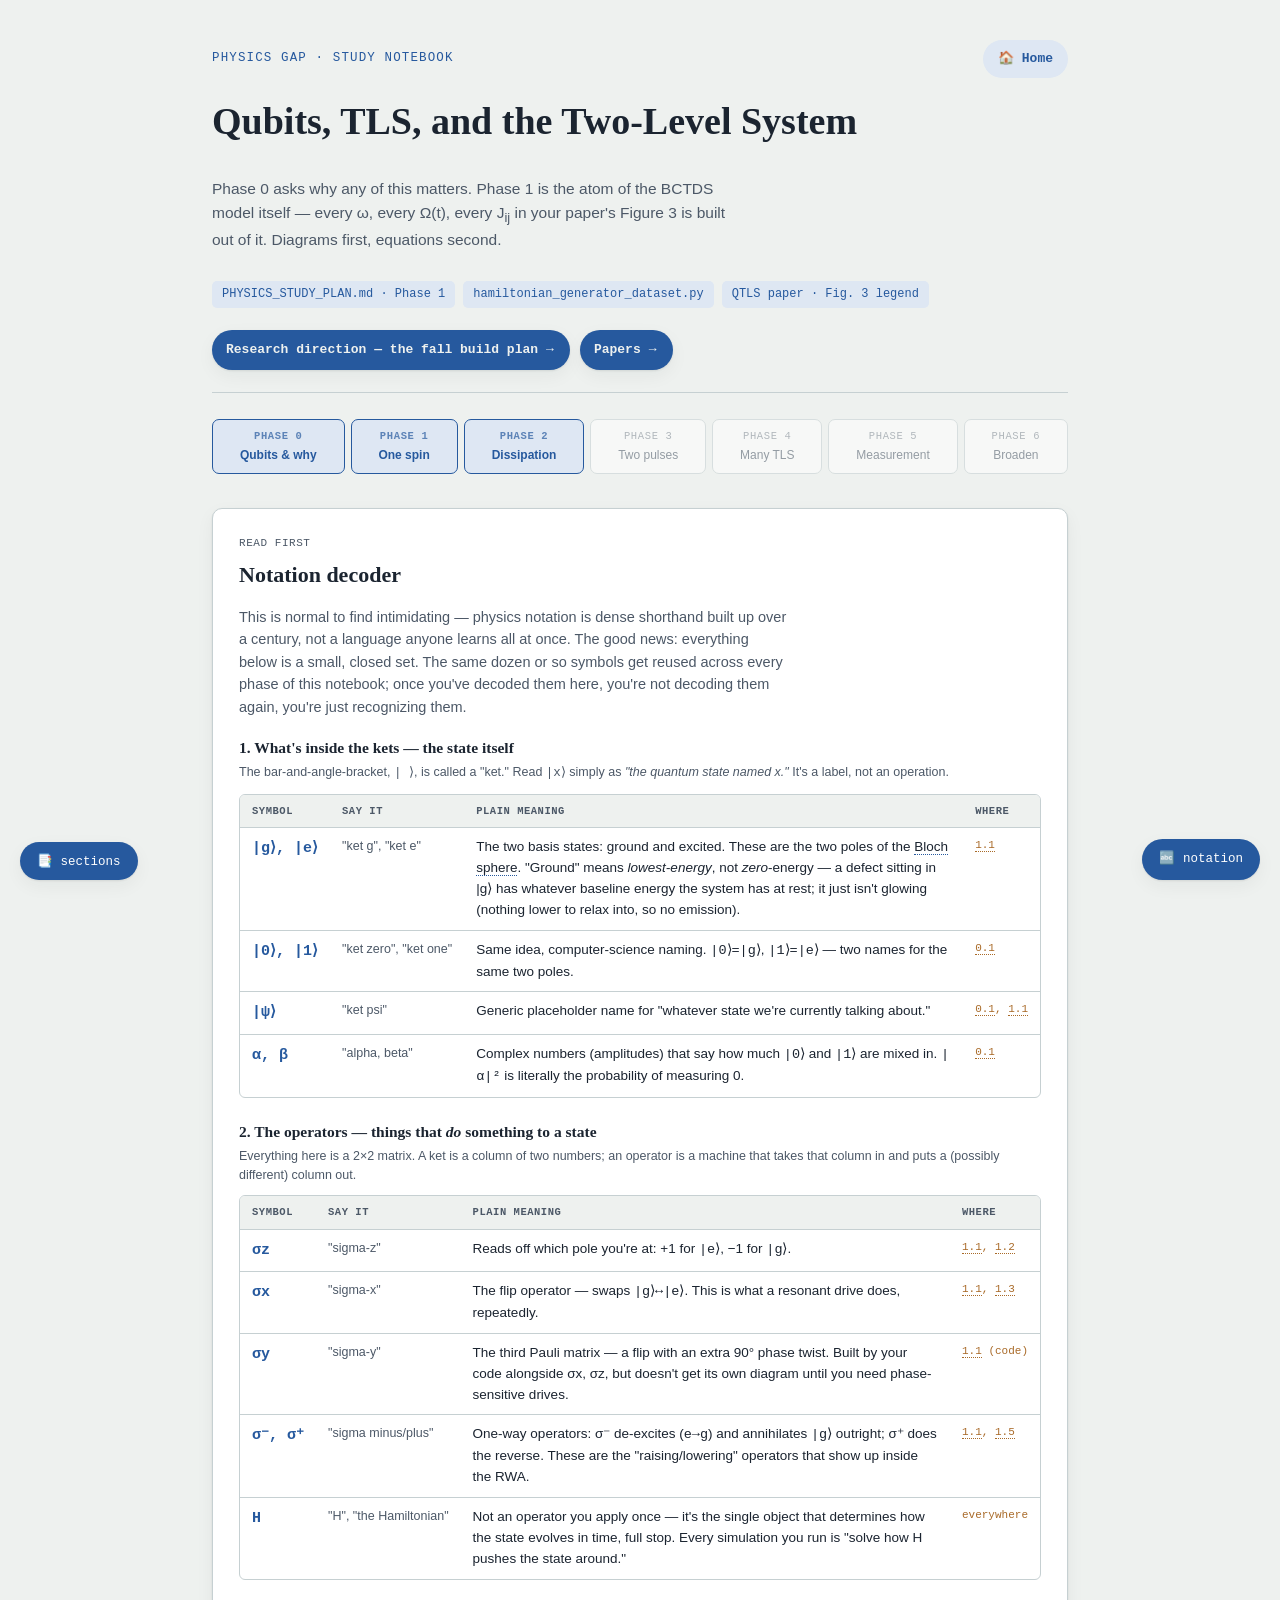
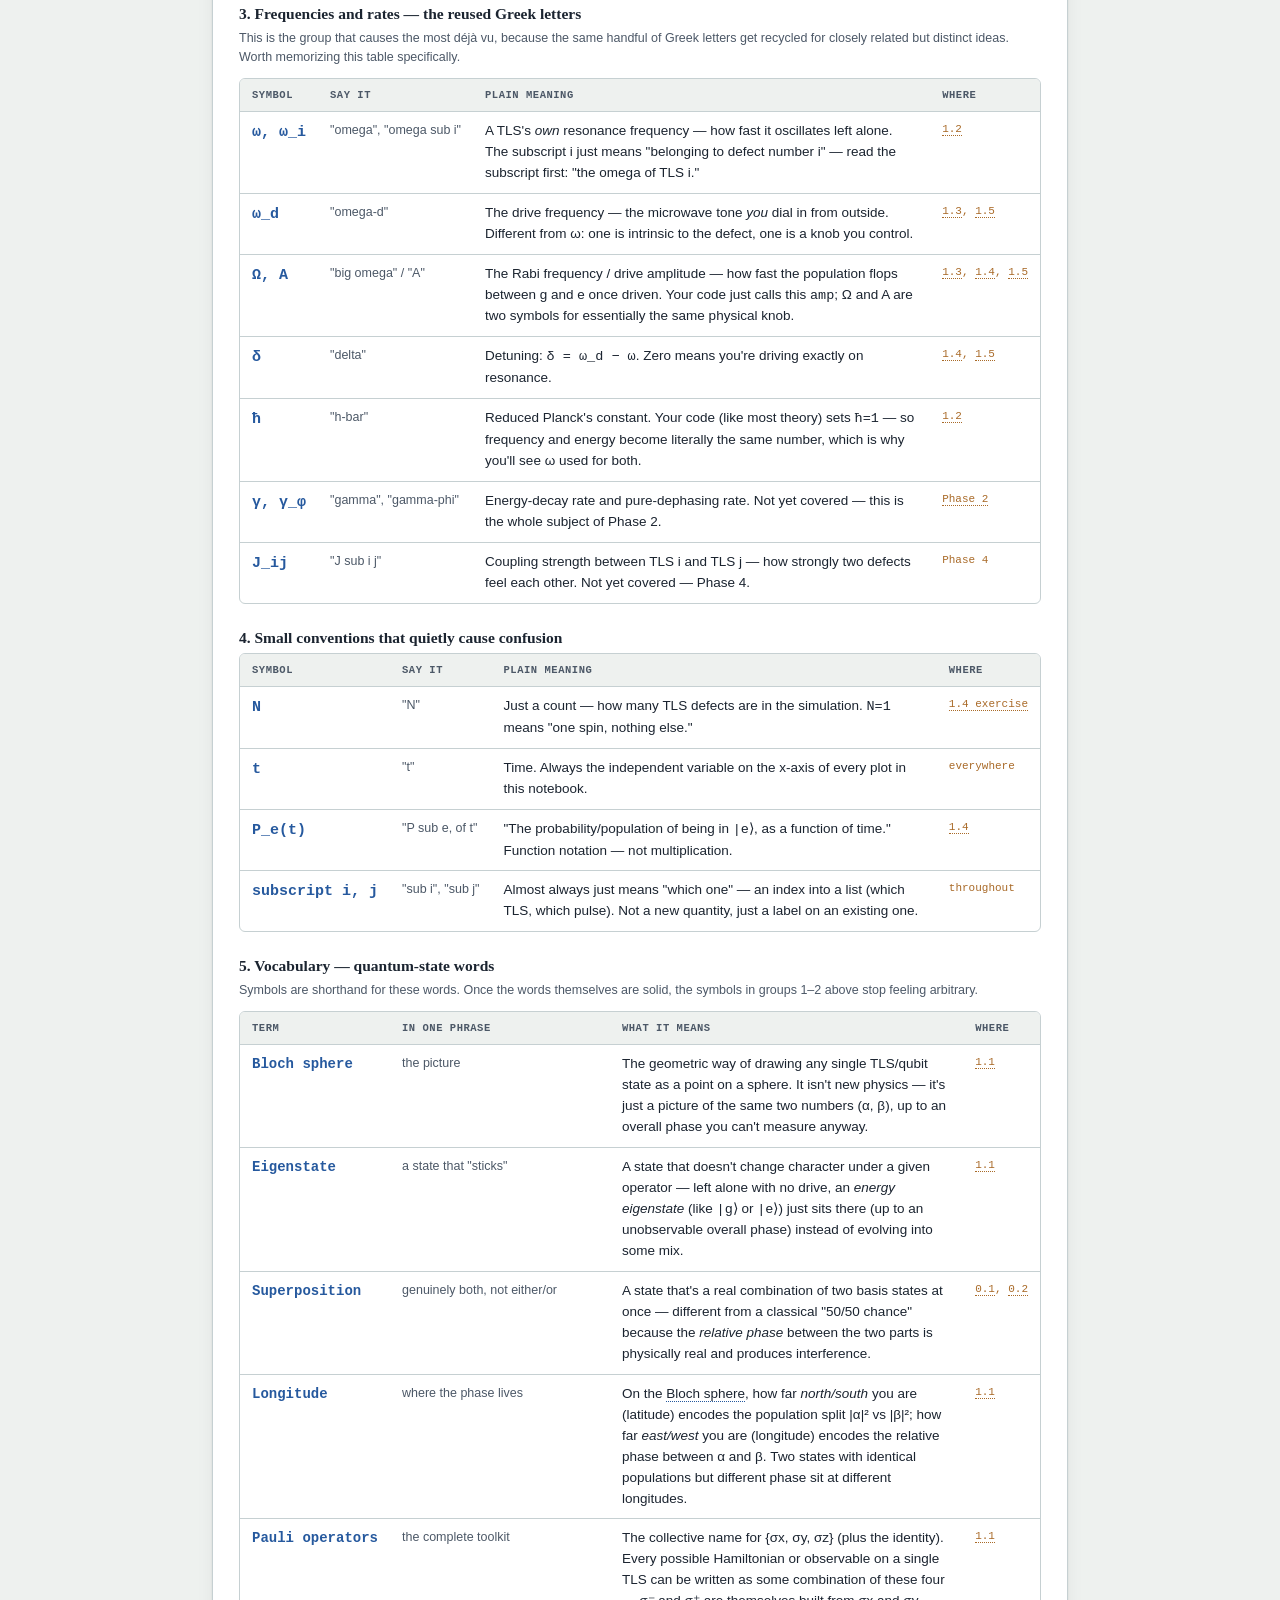
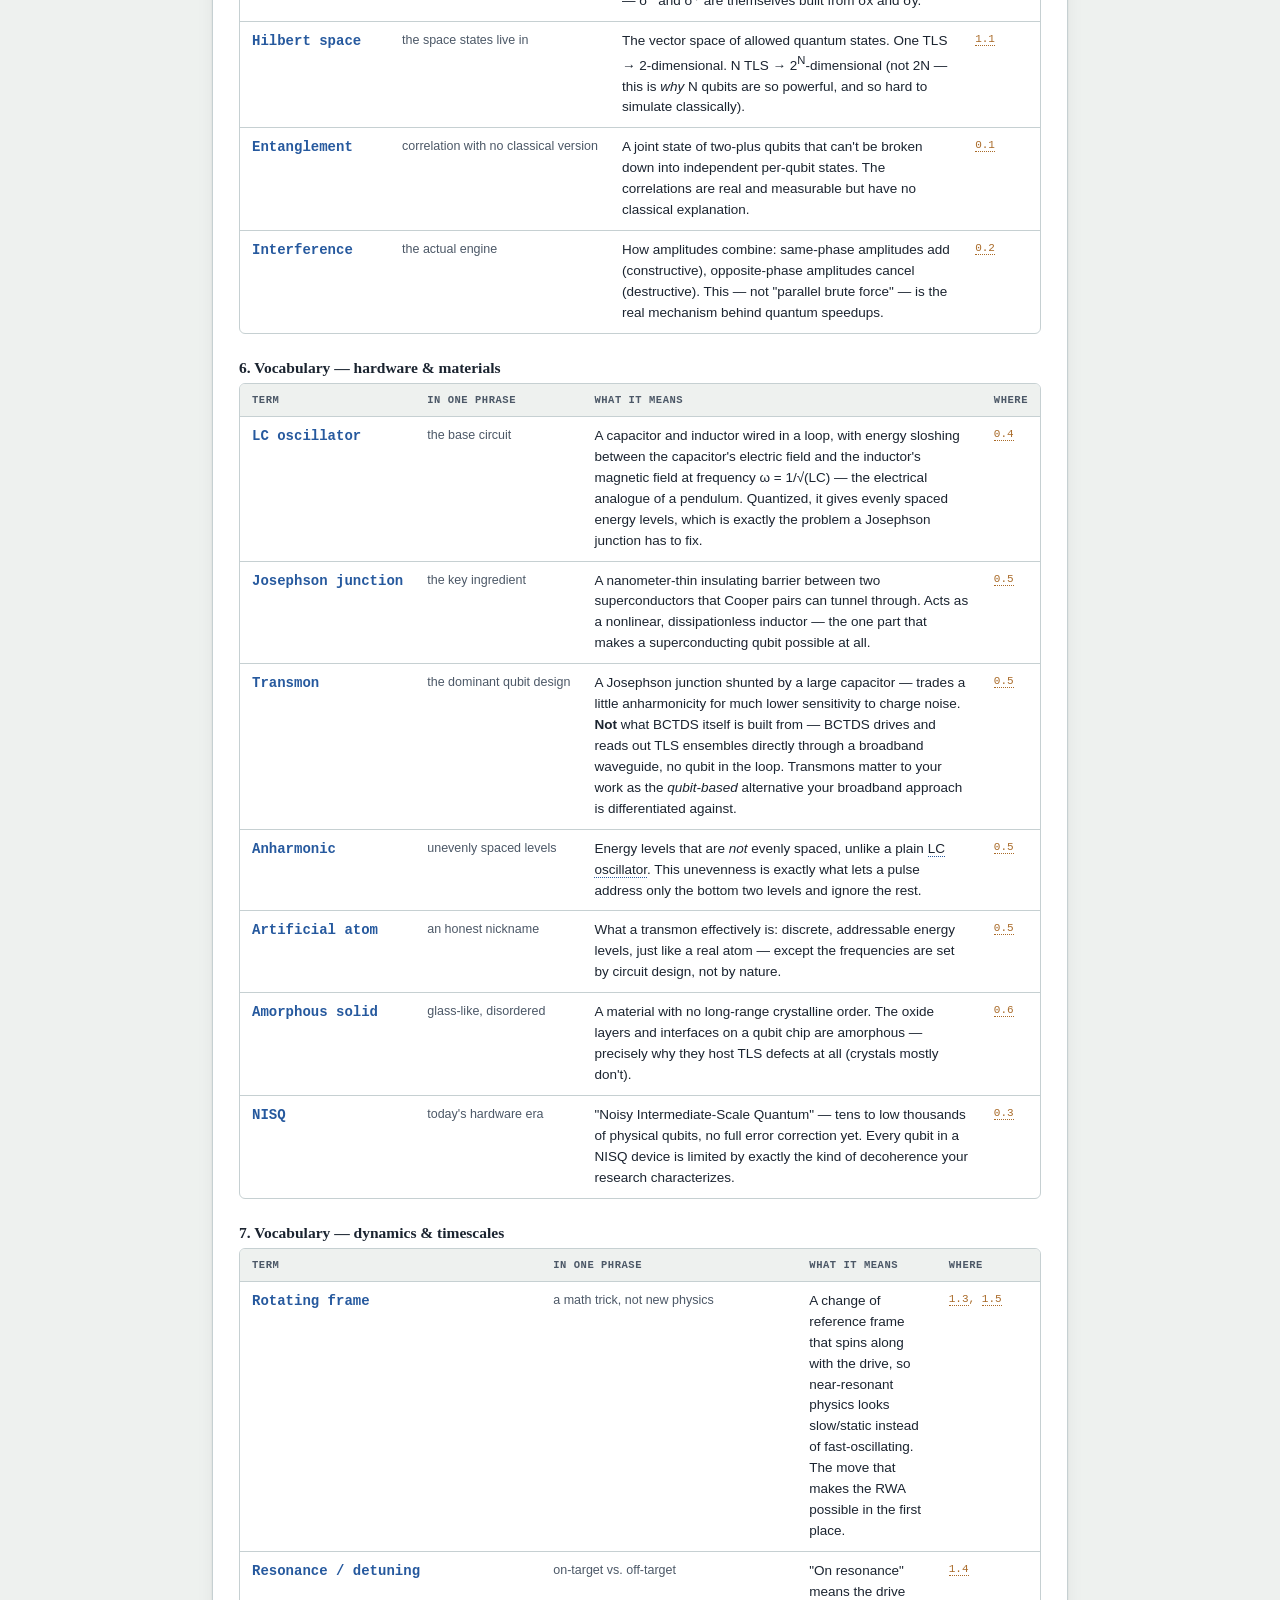
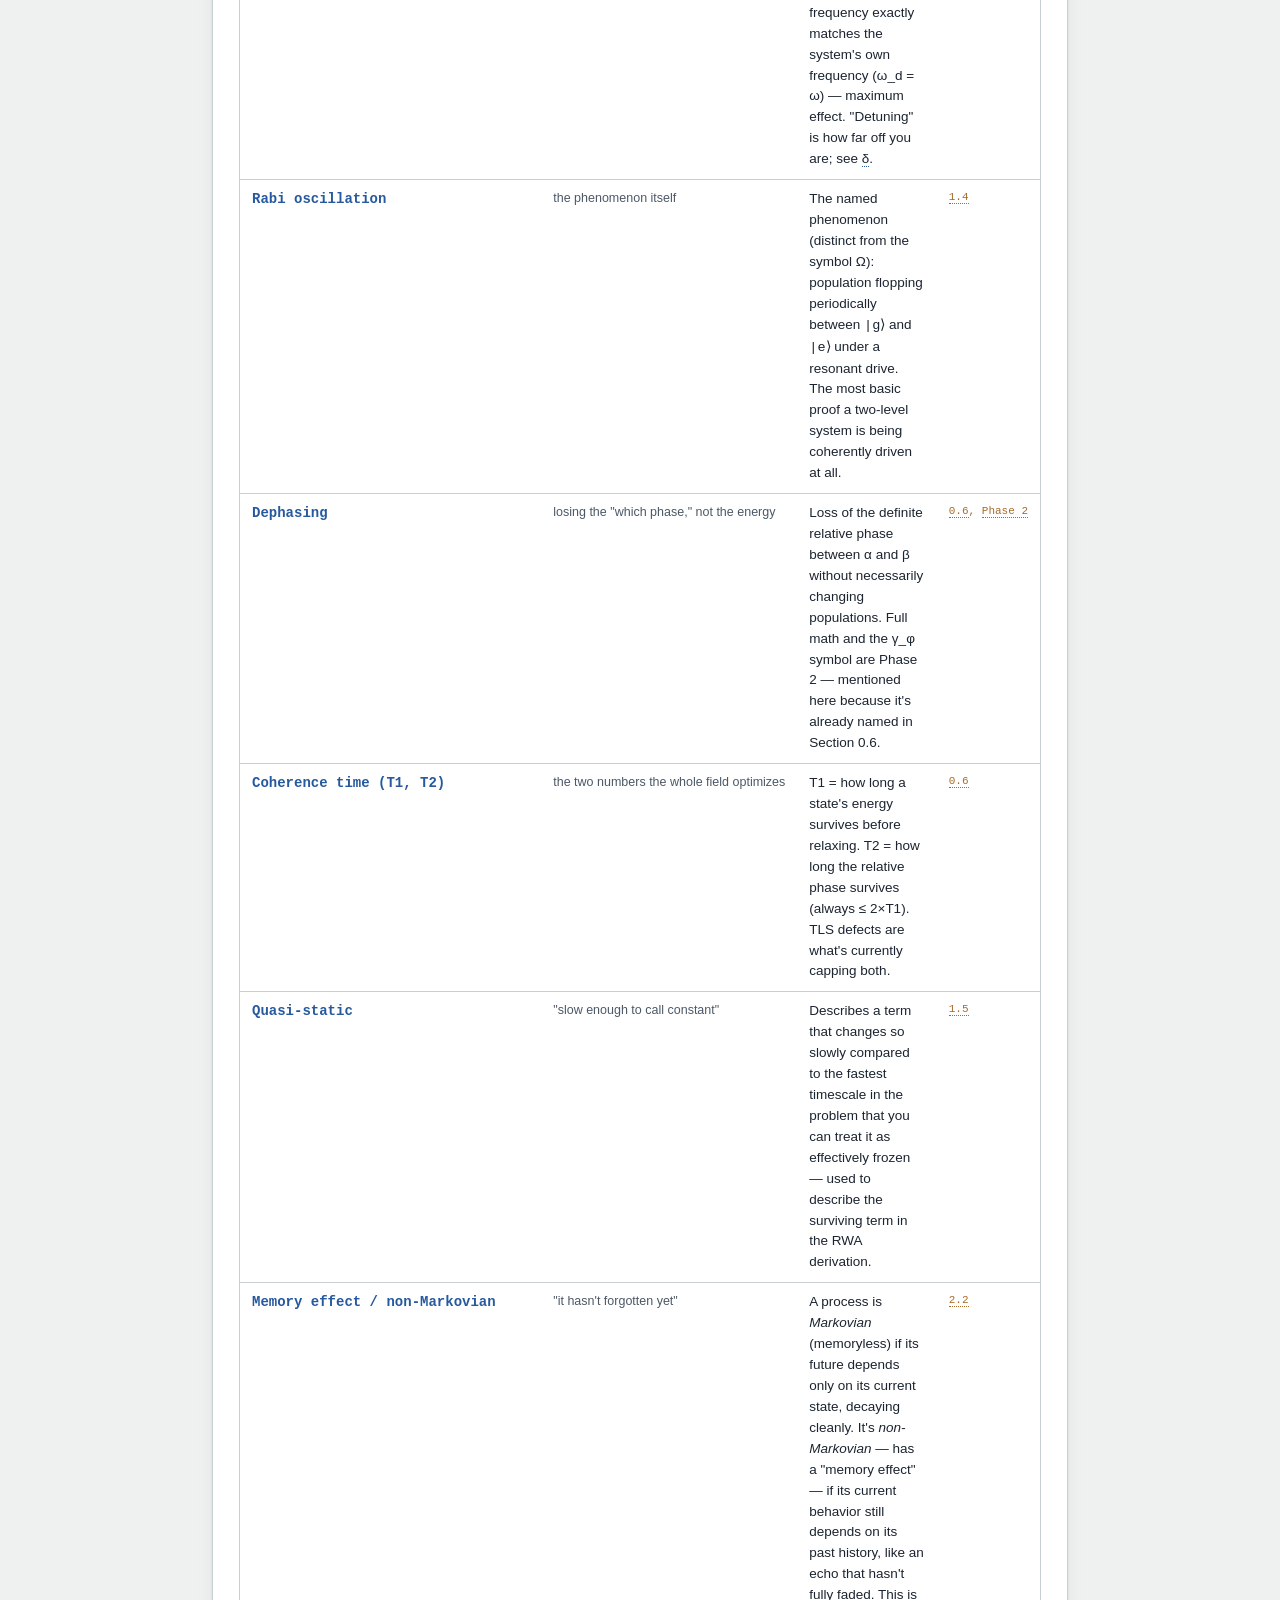
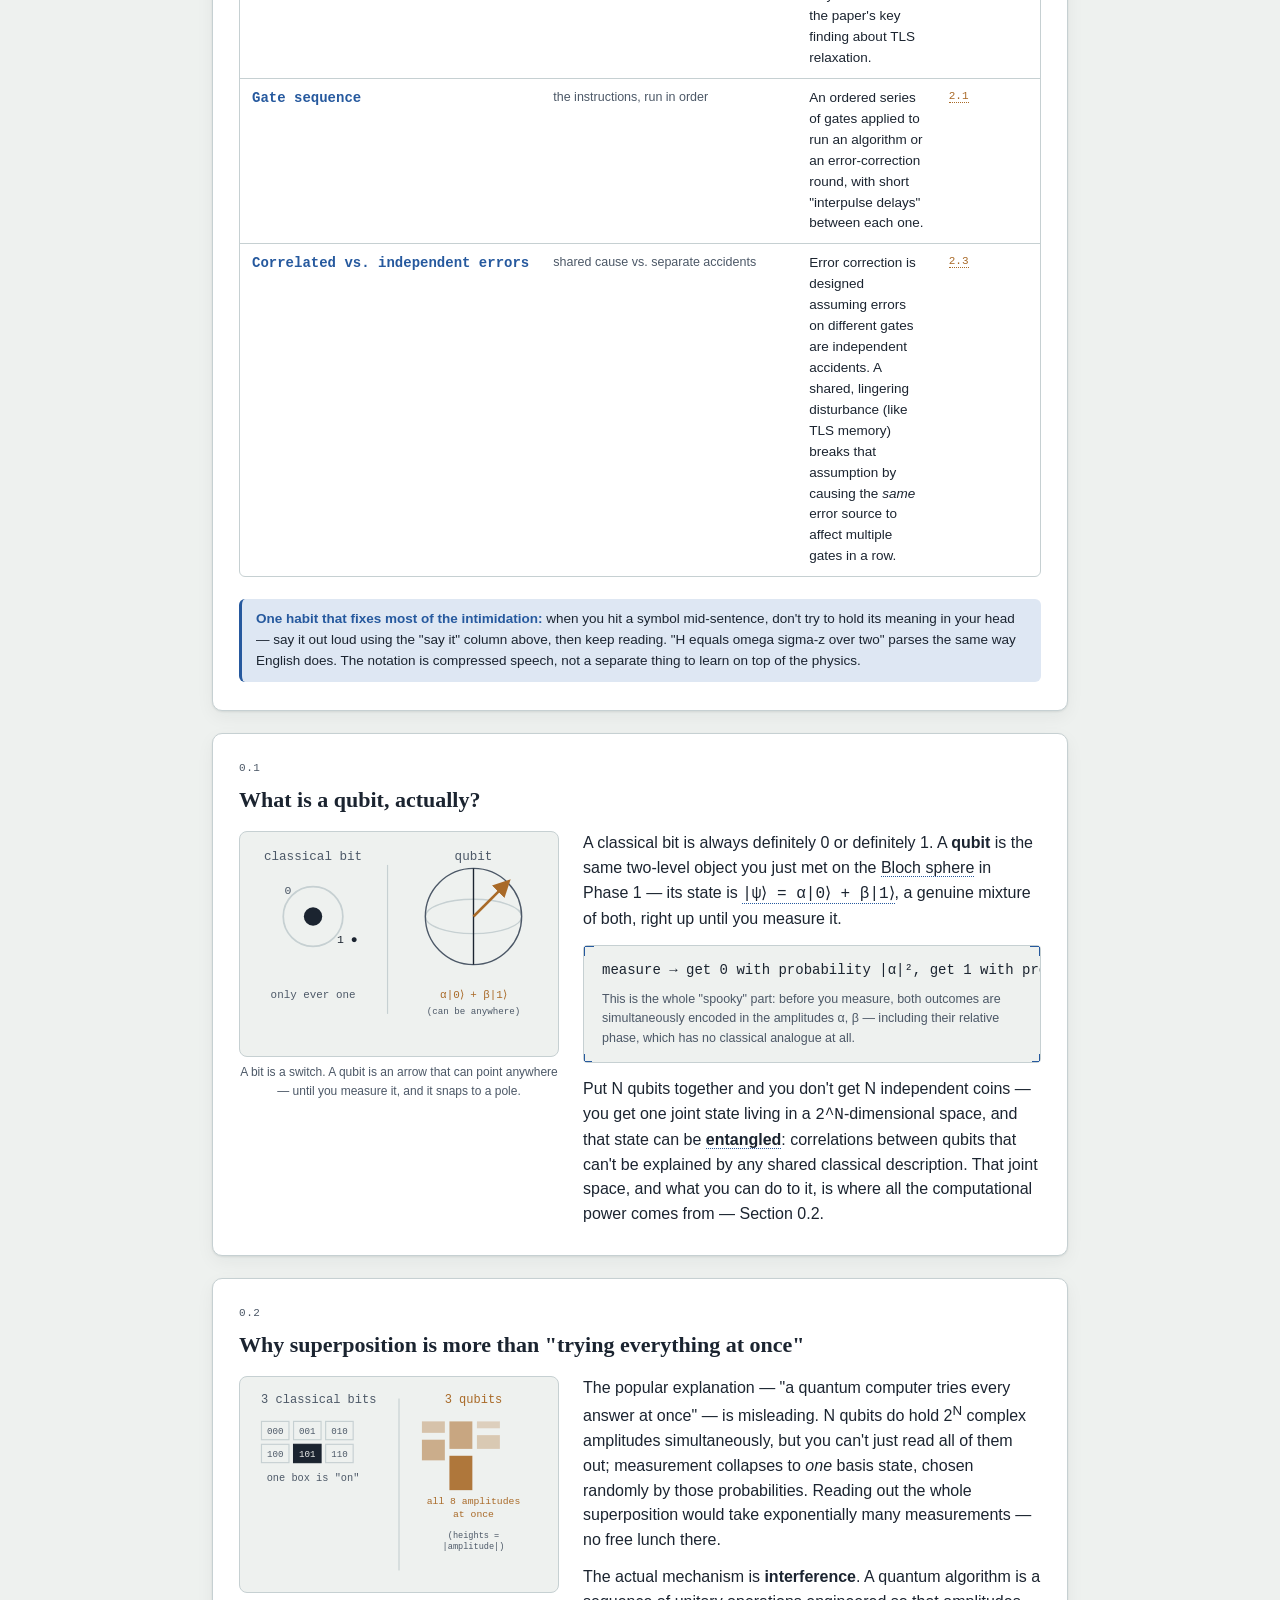
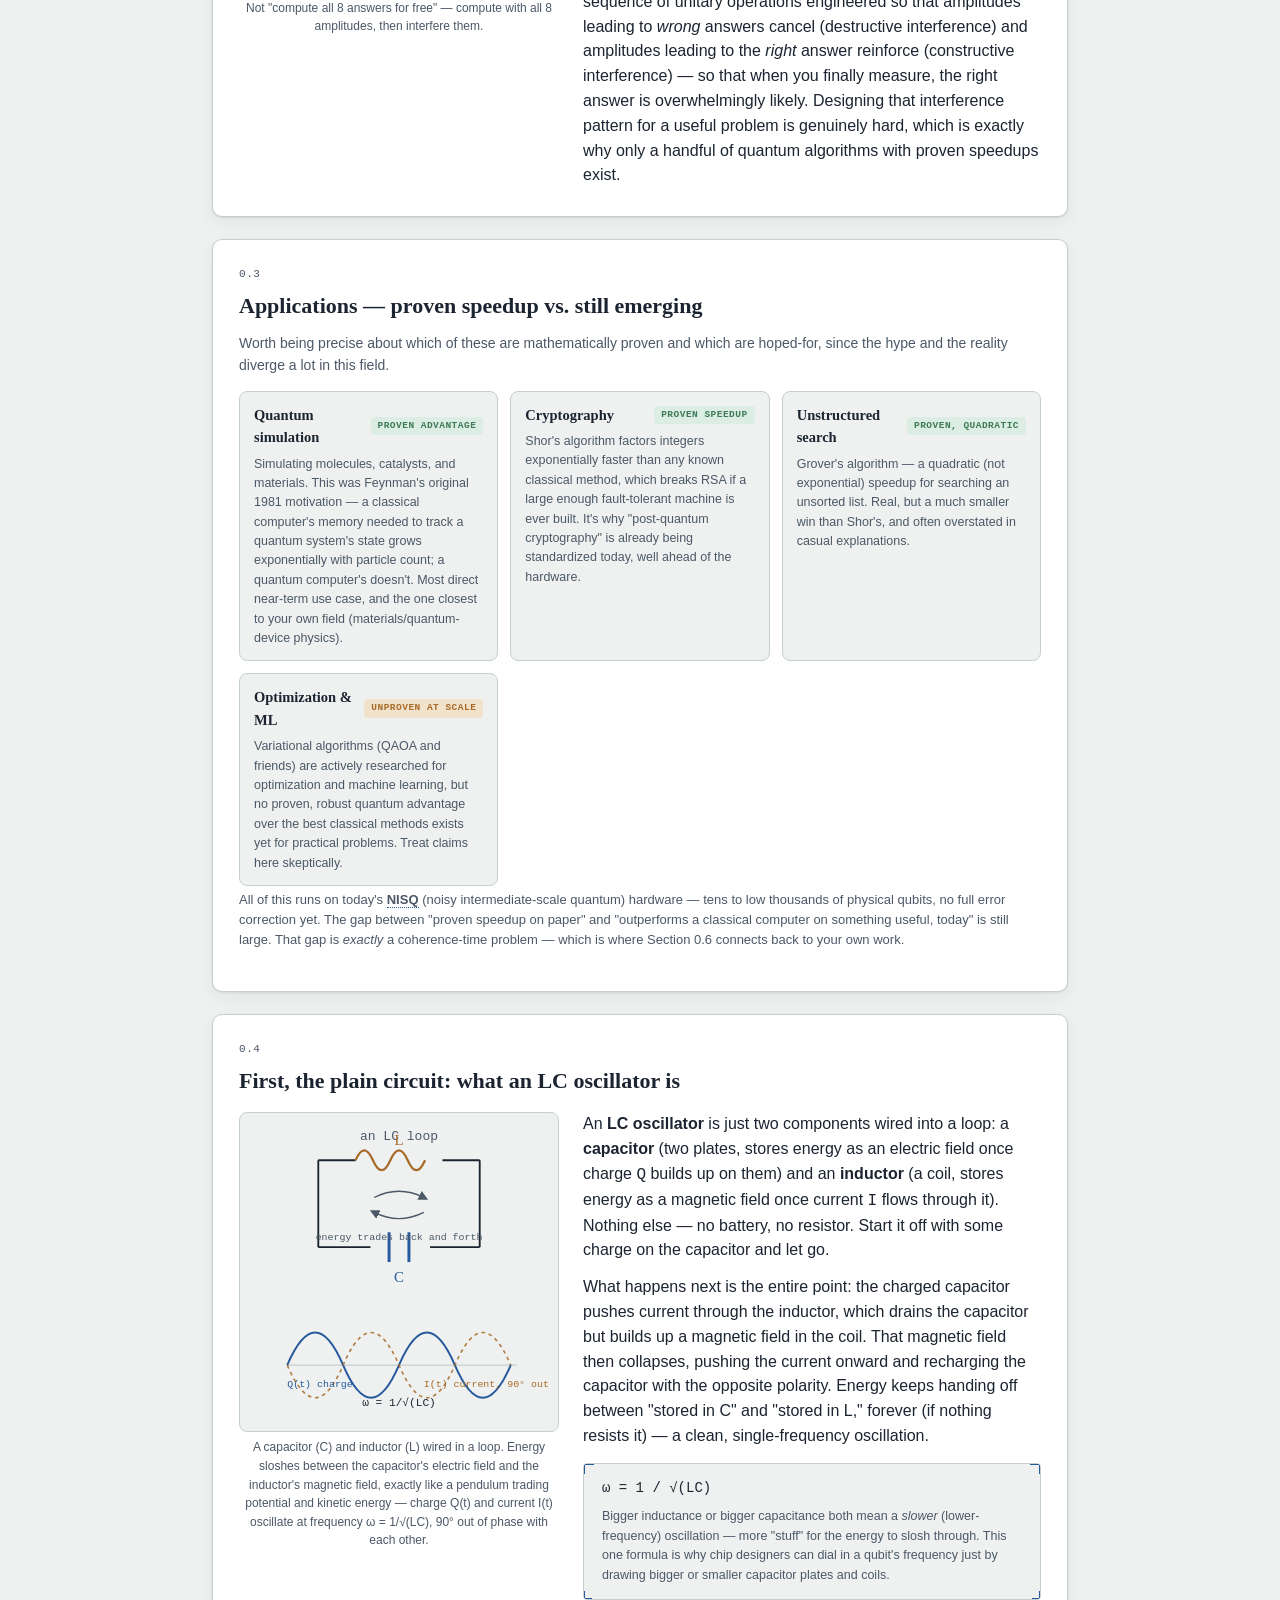
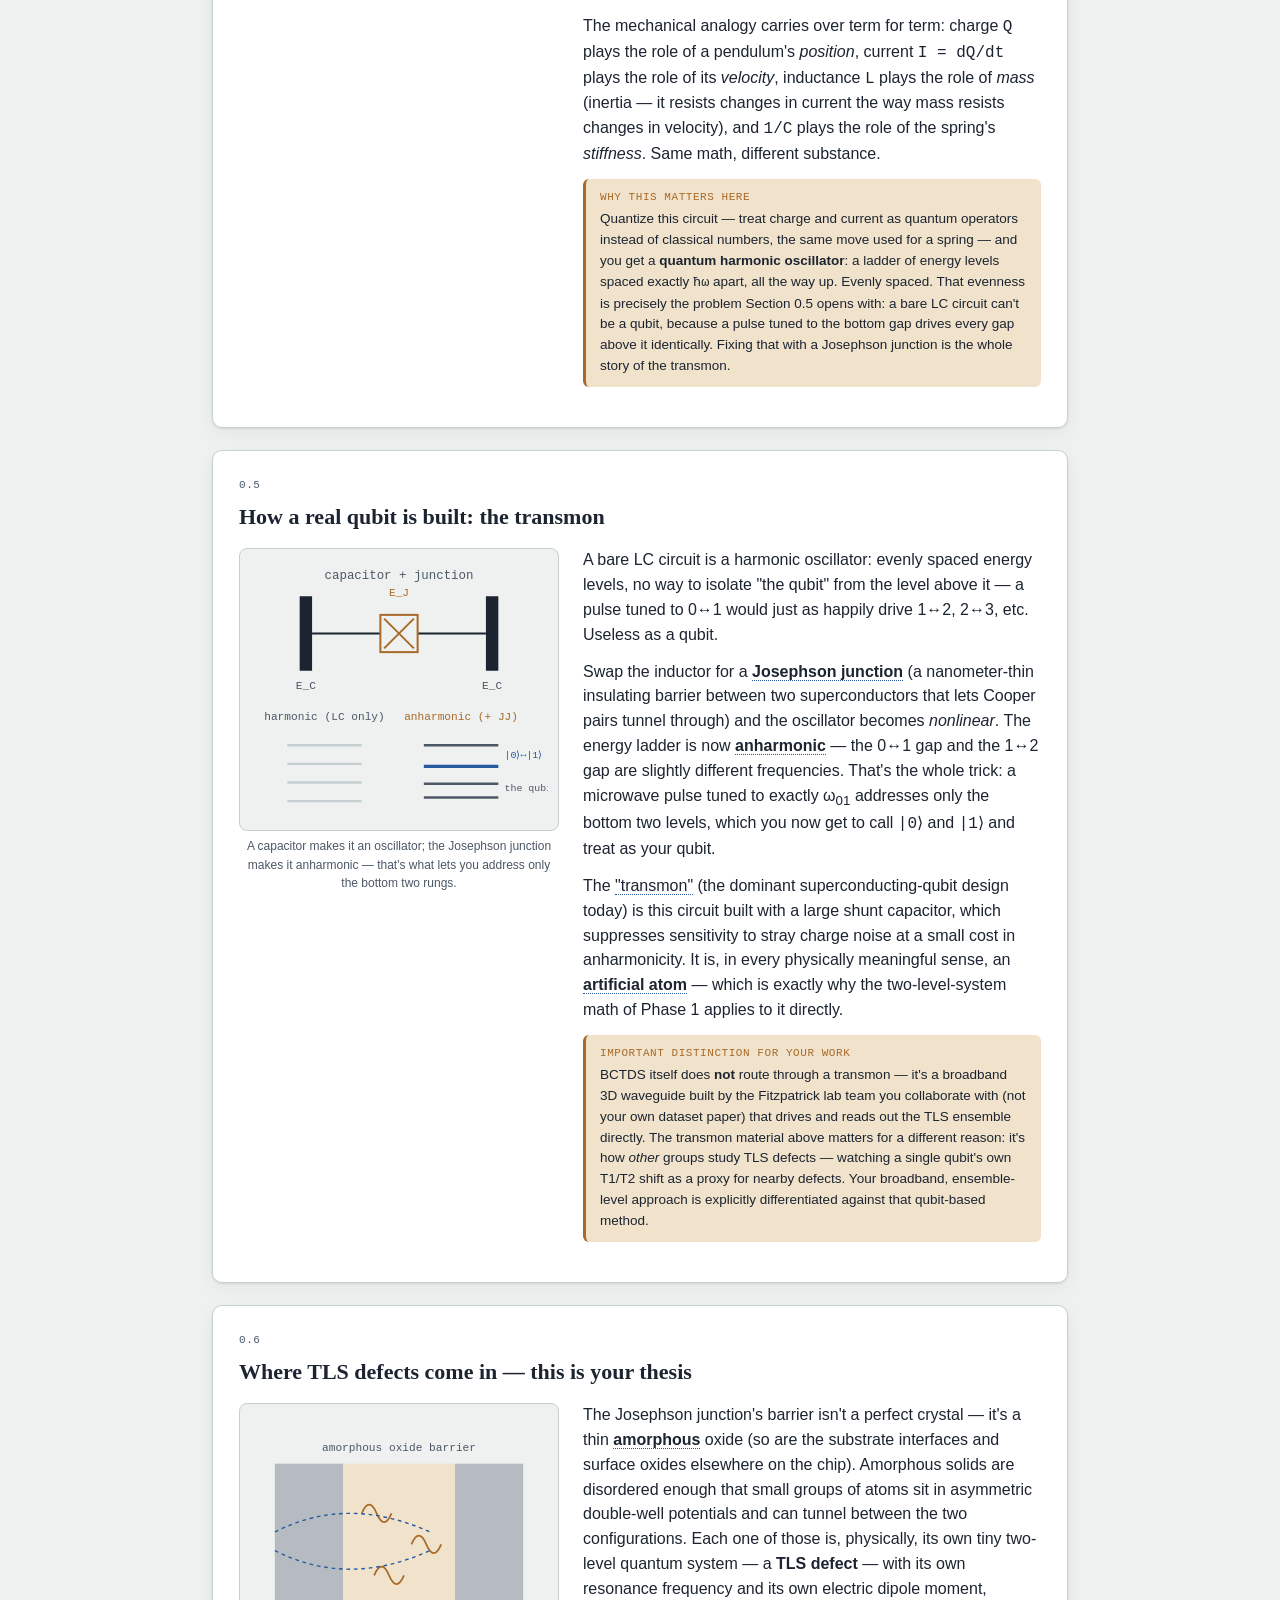
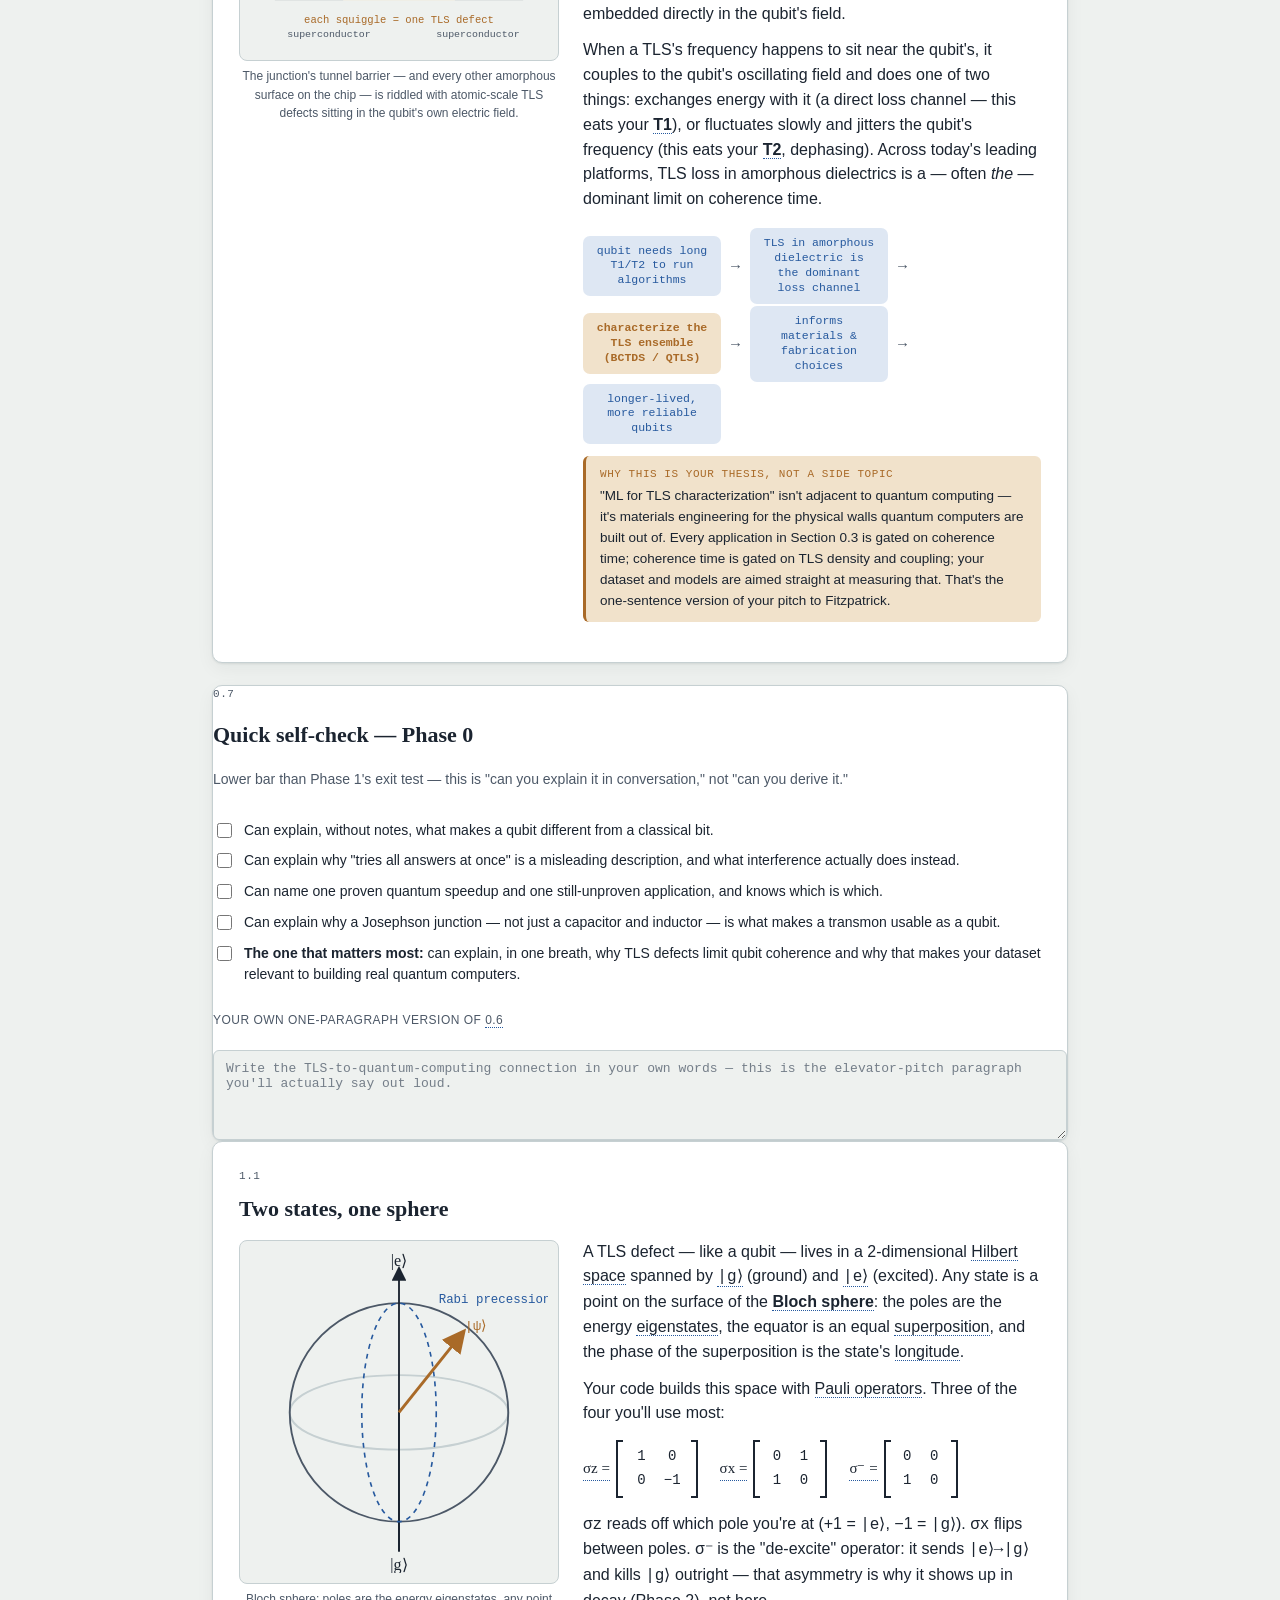
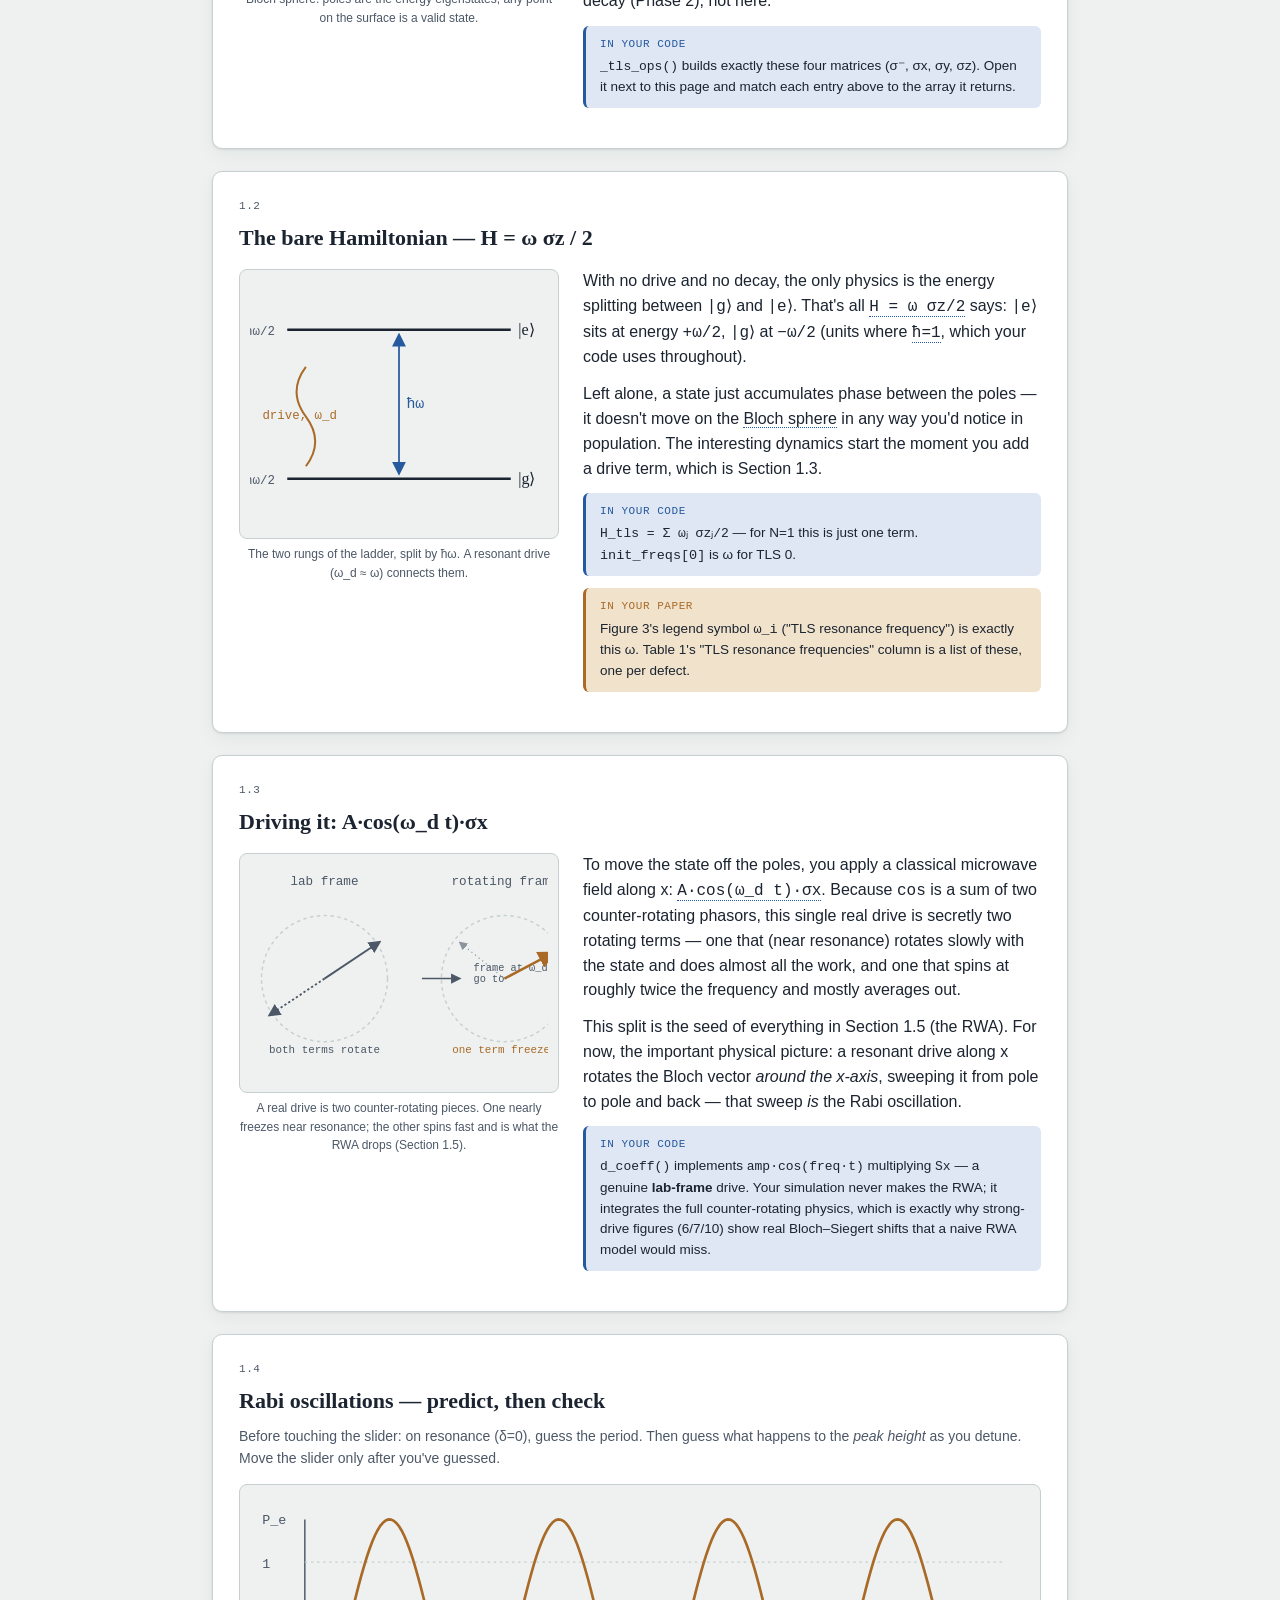
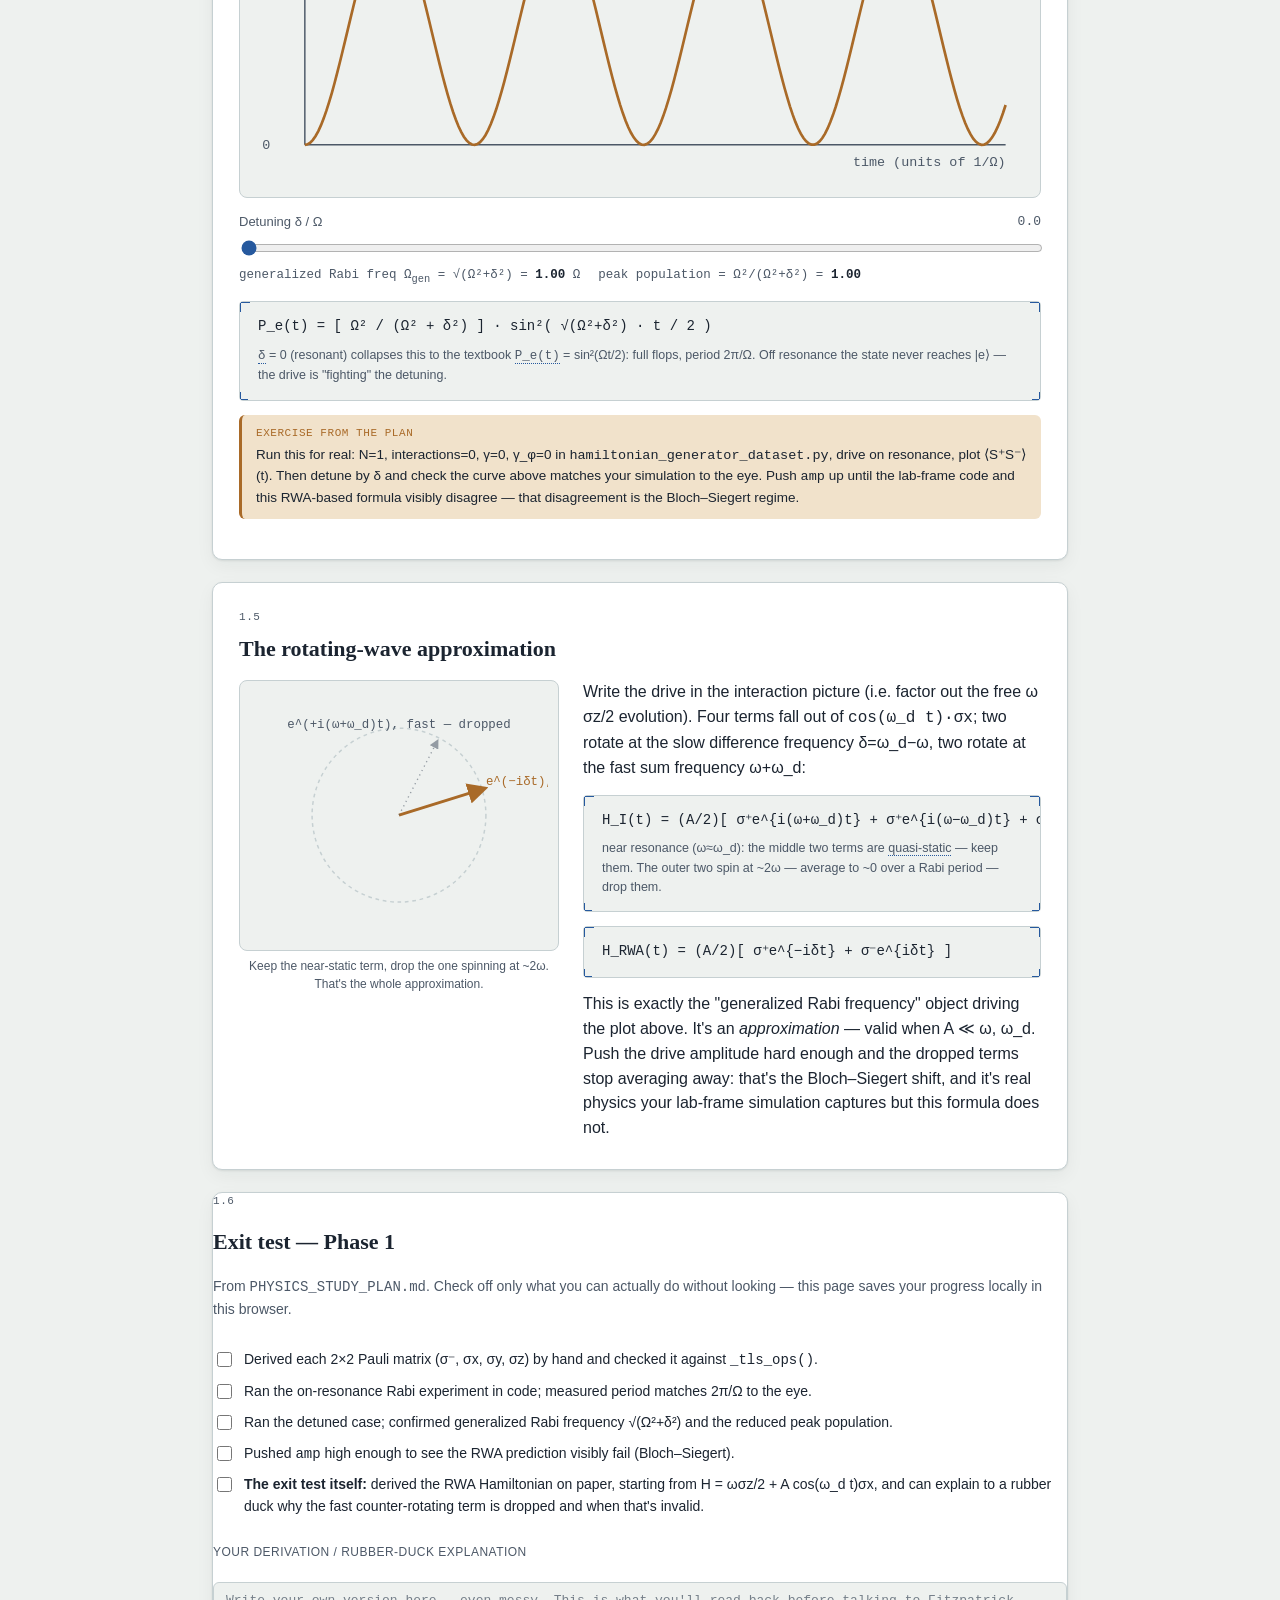
==== commit e3a62aaf: "Fix qubit-panel caption text overflowing into classical-bits column The "all 8 amplitudes at once" /" ====
--- a/phy/index.html
+++ b/phy/index.html
@@ -243,8 +243,8 @@
                 <rect x="174" y="60" width="20" height="30" fill="var(--measured)" opacity="0.9"/>
                 <rect x="198" y="42" width="20" height="12" fill="var(--measured)" opacity="0.3"/>
               </g>
-              <text x="185" y="105" text-anchor="middle" font-size="9" fill="var(--measured)" font-family="ui-monospace,monospace">all 8 amplitudes at once</text>
-              <text x="185" y="118" text-anchor="middle" font-size="8" fill="var(--ink-soft)" font-family="ui-monospace,monospace">(heights = |amplitude|)</text>
+              <text x="195" y="102" text-anchor="middle" font-size="8.5" fill="var(--measured)" font-family="ui-monospace,monospace"><tspan x="195" dy="0">all 8 amplitudes</tspan><tspan x="195" dy="11">at once</tspan></text>
+              <text x="195" y="132" text-anchor="middle" font-size="7.5" fill="var(--ink-soft)" font-family="ui-monospace,monospace"><tspan x="195" dy="0">(heights =</tspan><tspan x="195" dy="9">|amplitude|)</tspan></text>
             </svg>
           </div>
           <p class="diagram-caption">Not "compute all 8 answers for free" — compute with all 8 amplitudes, then interfere them.</p>
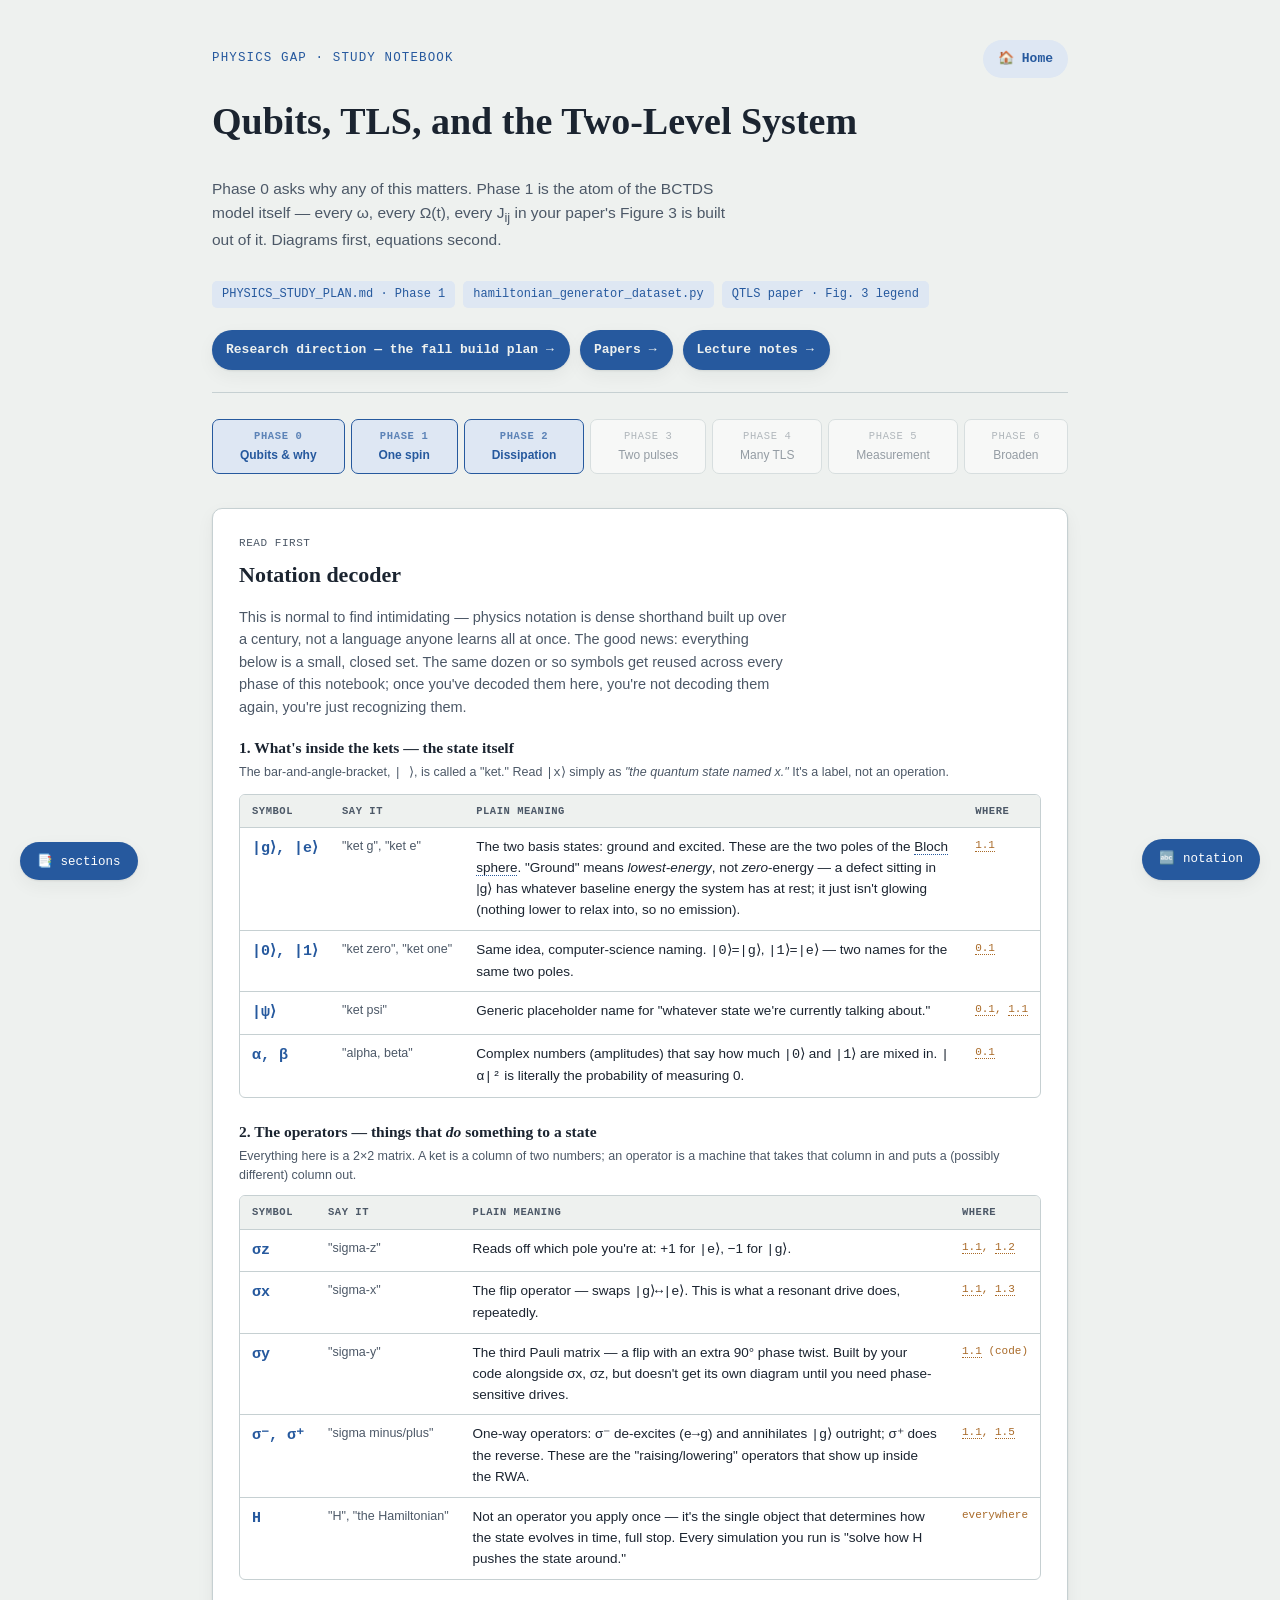
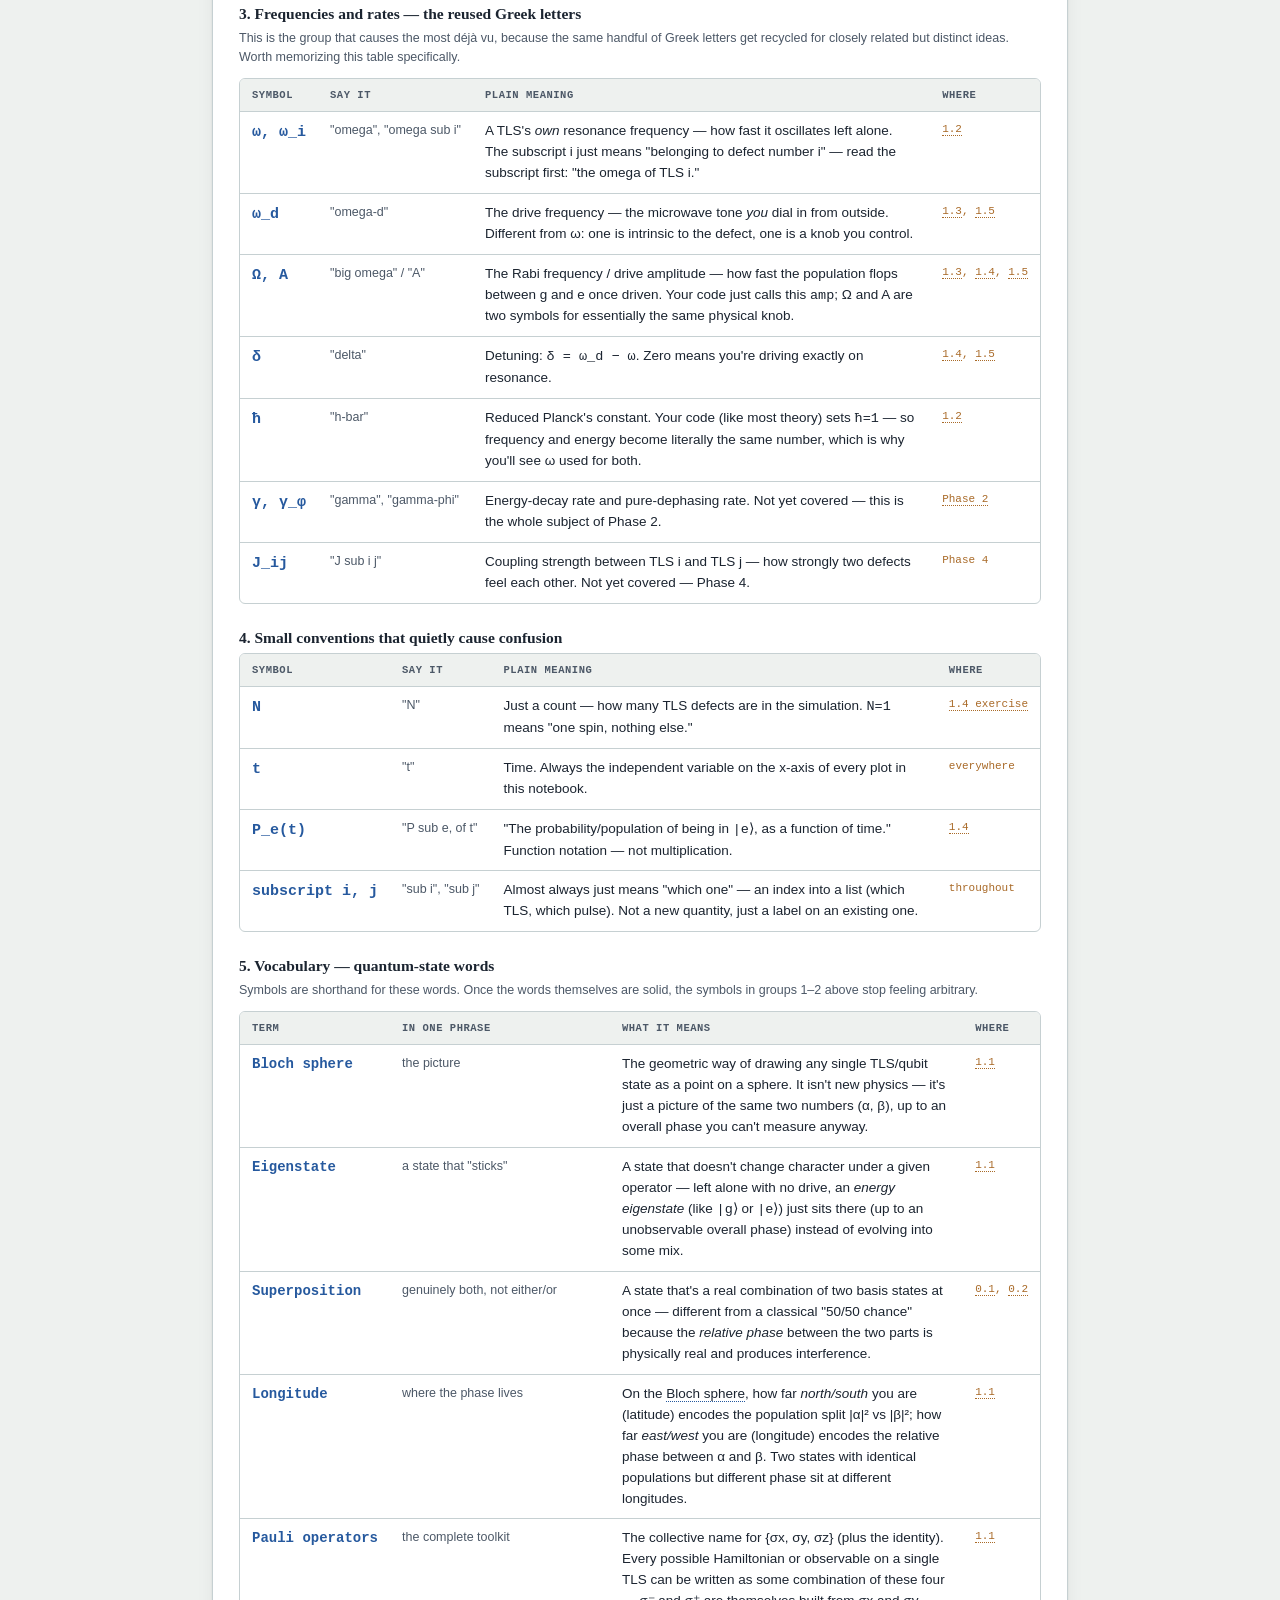
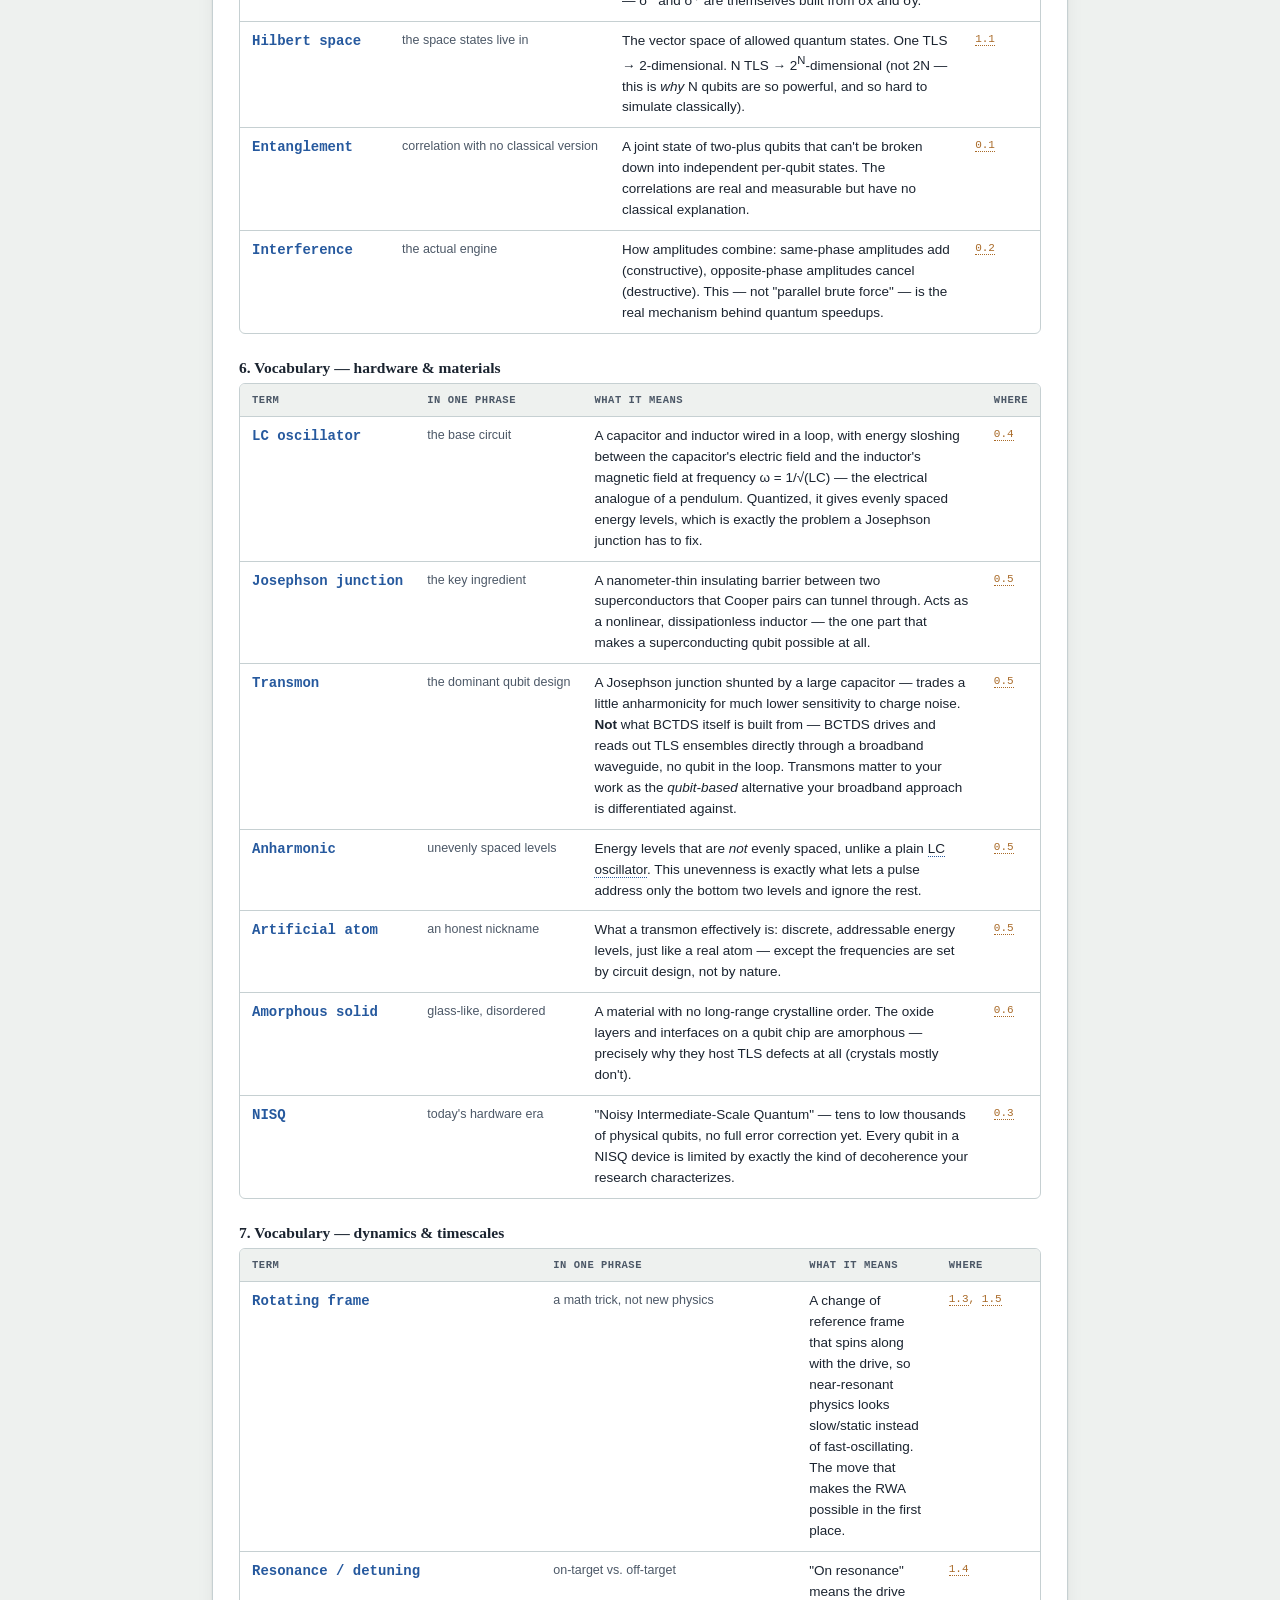
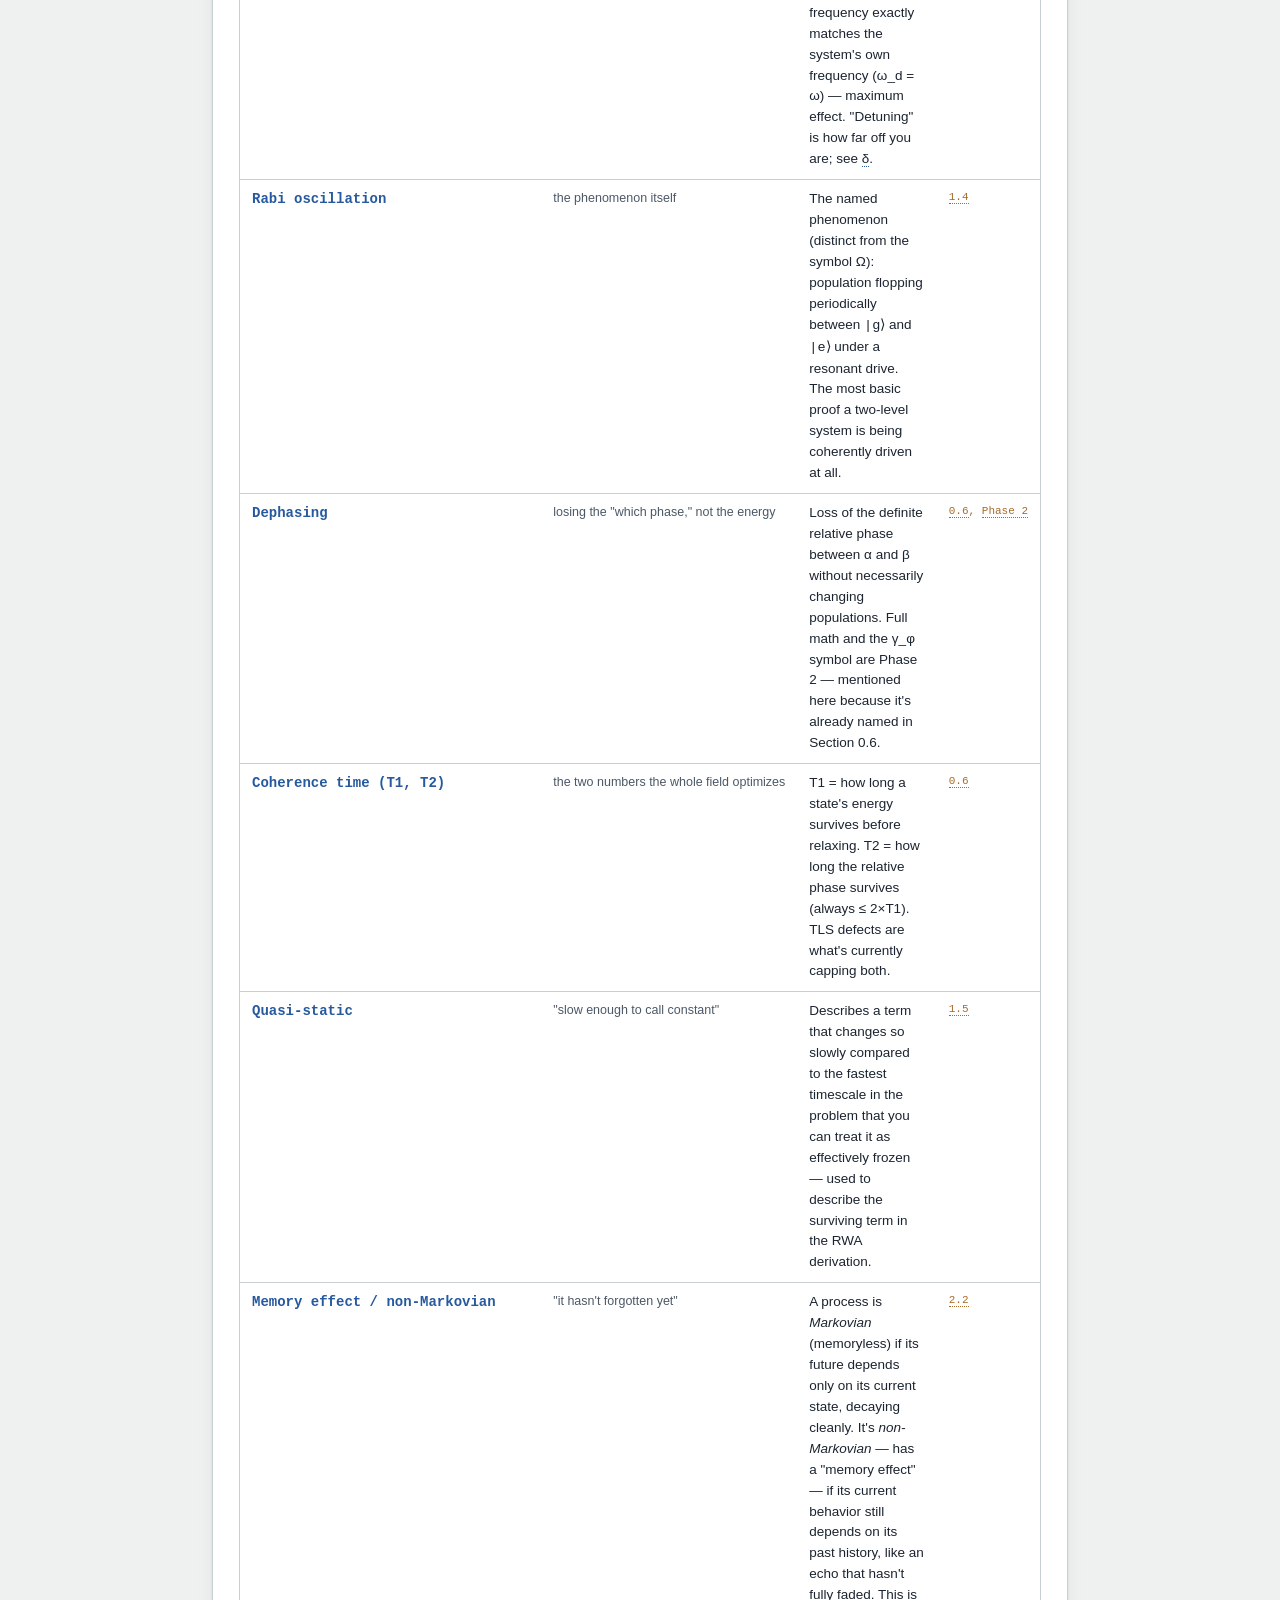
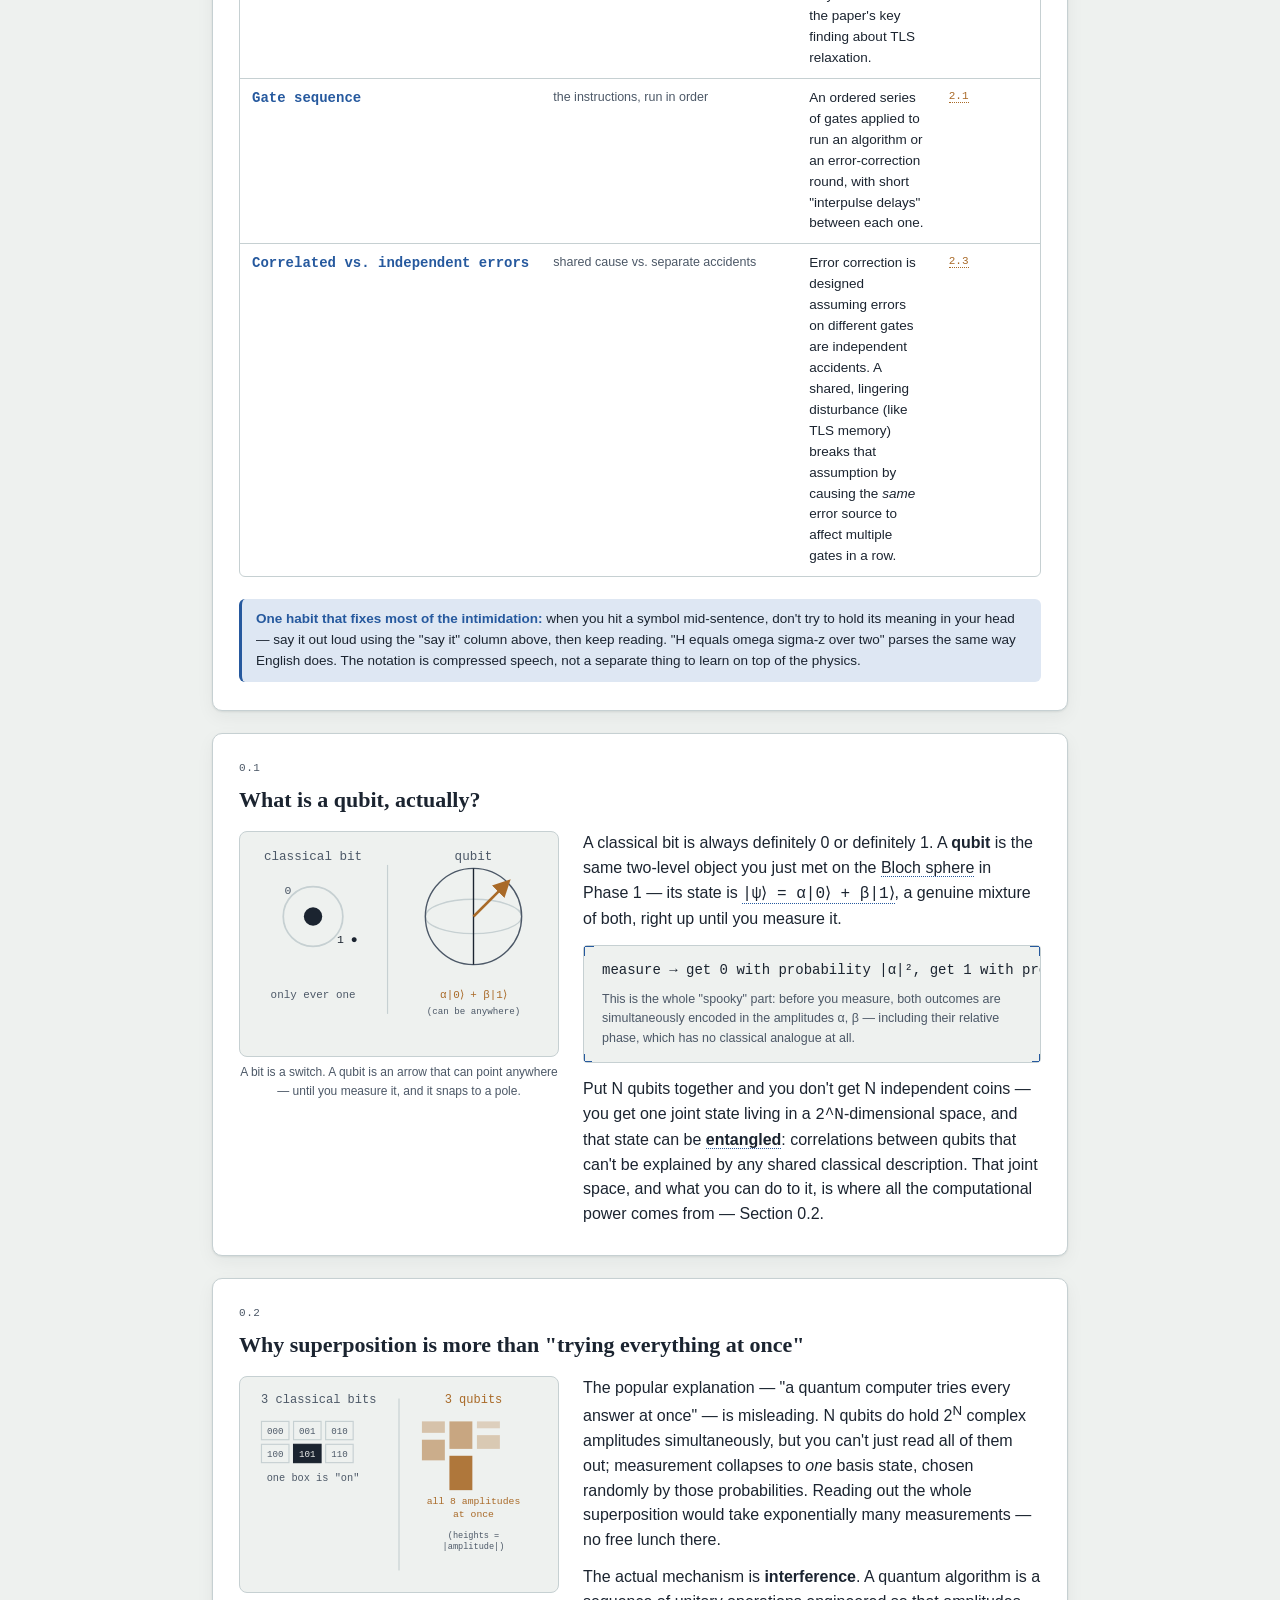
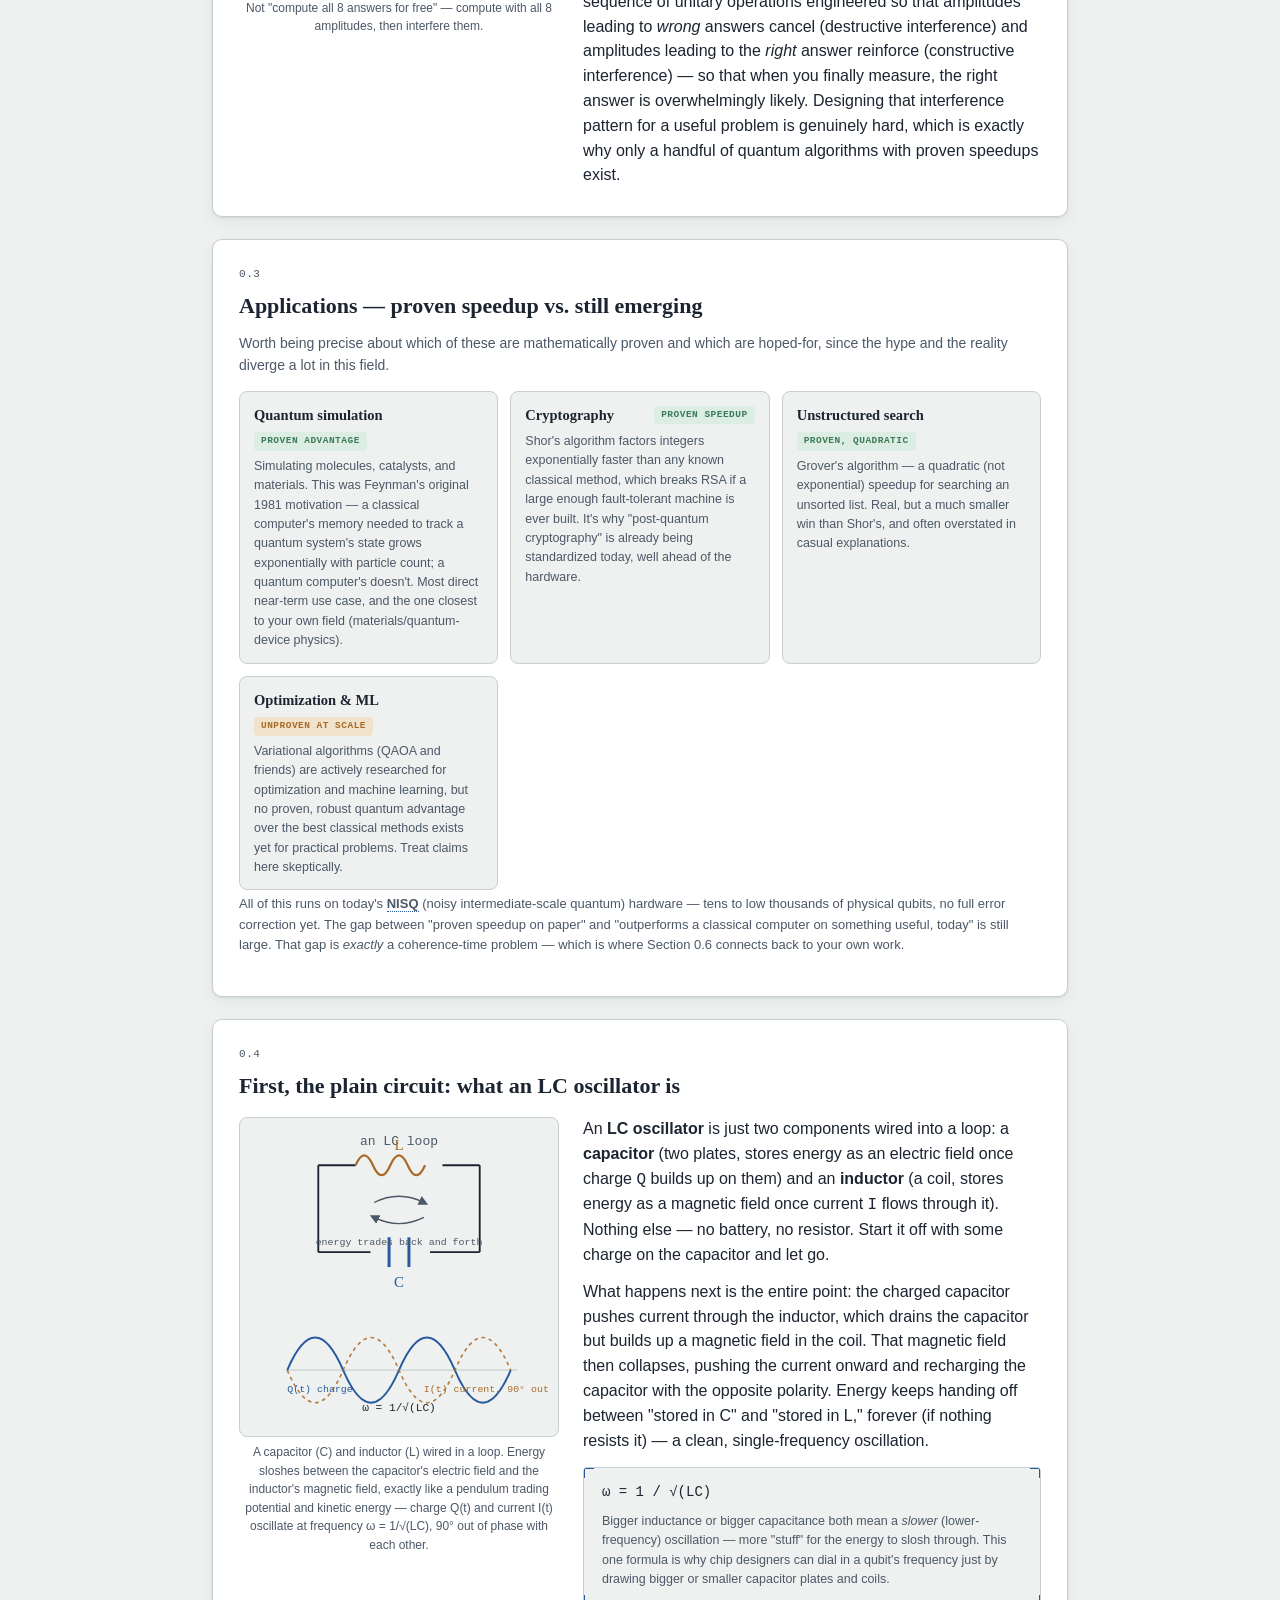
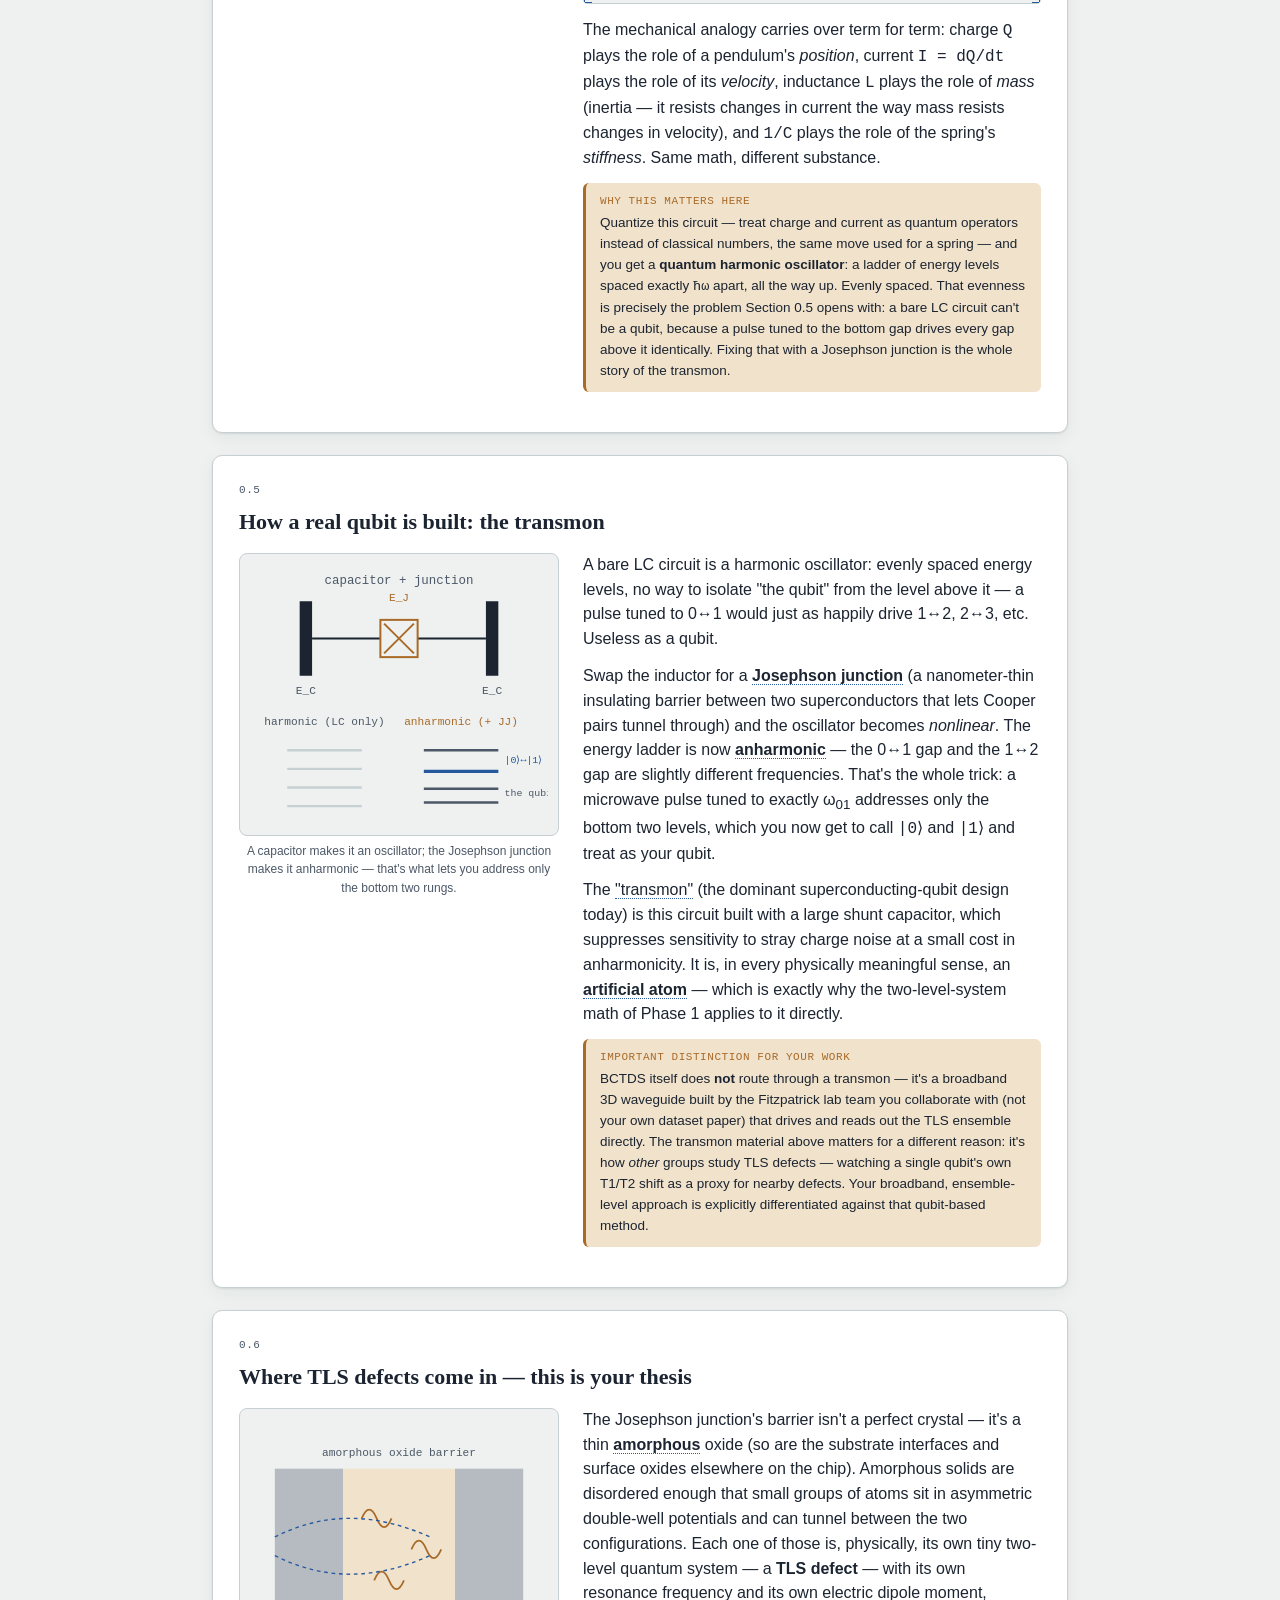
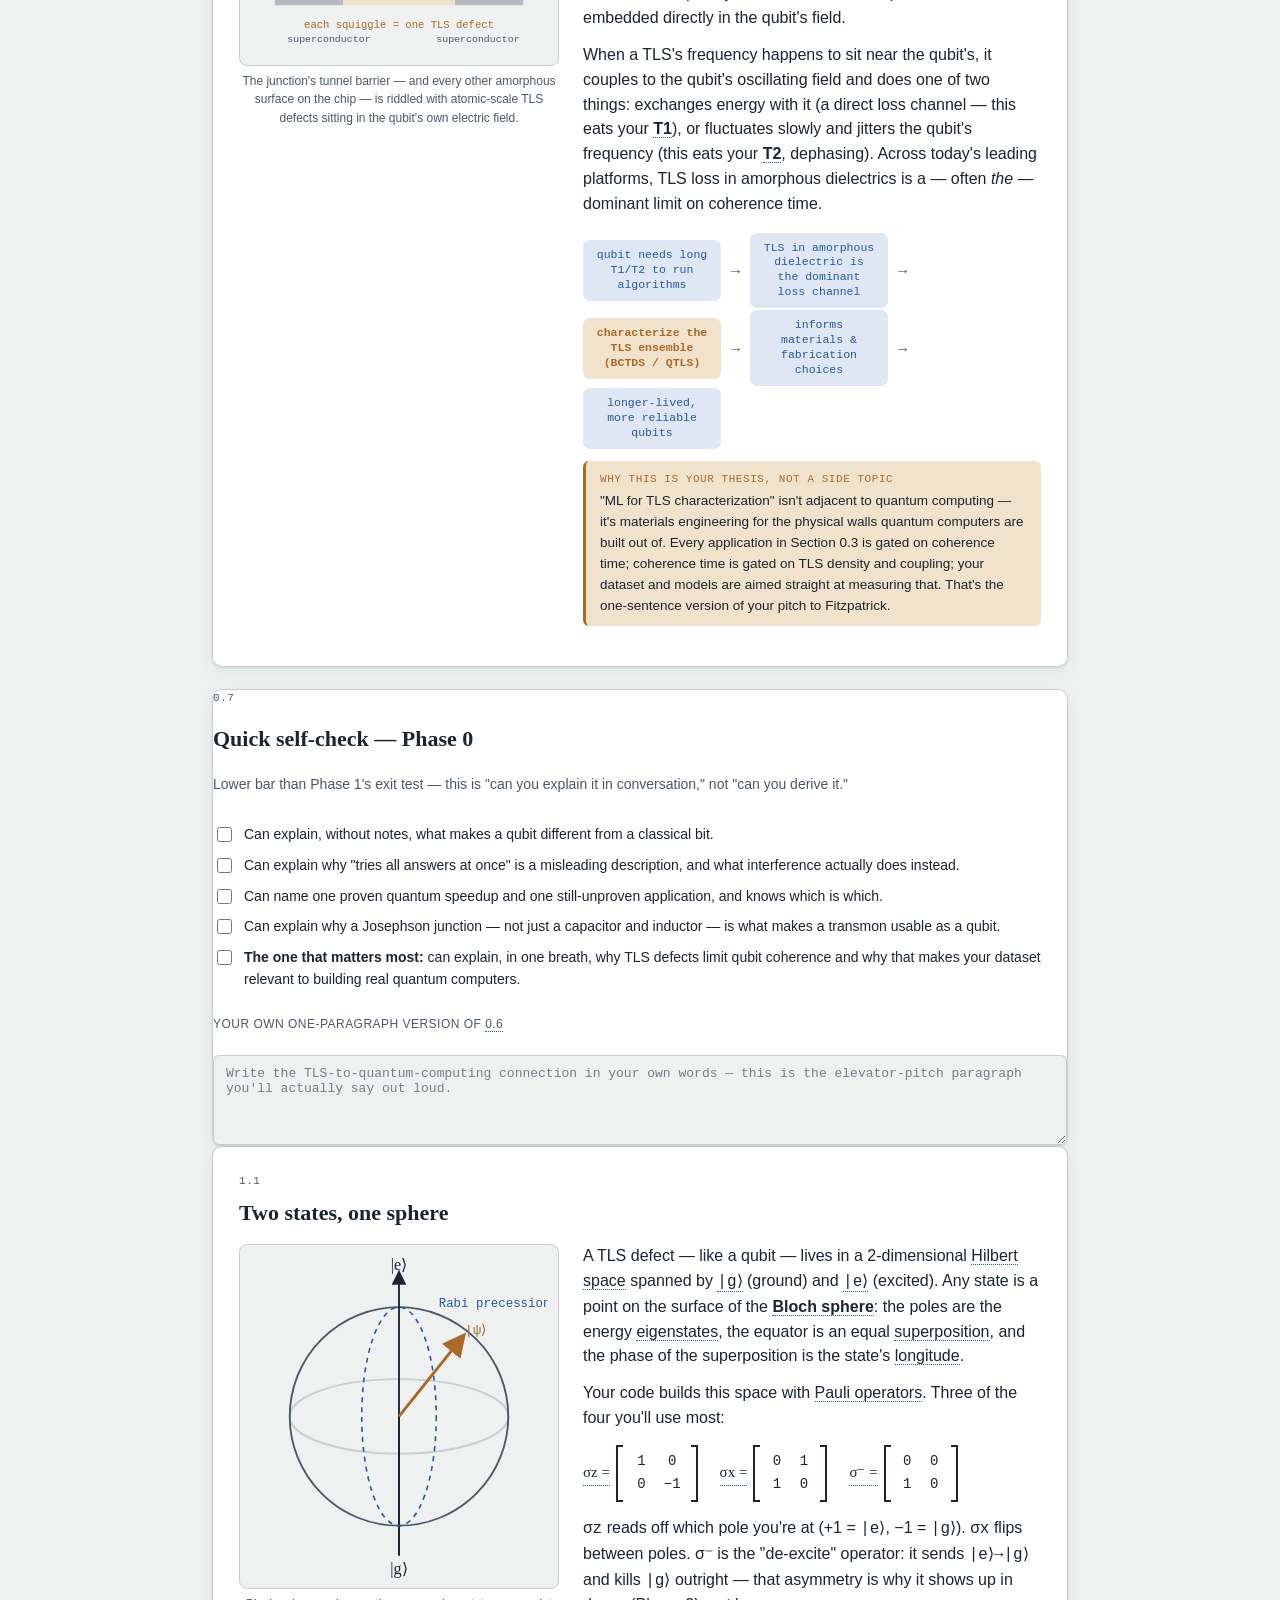
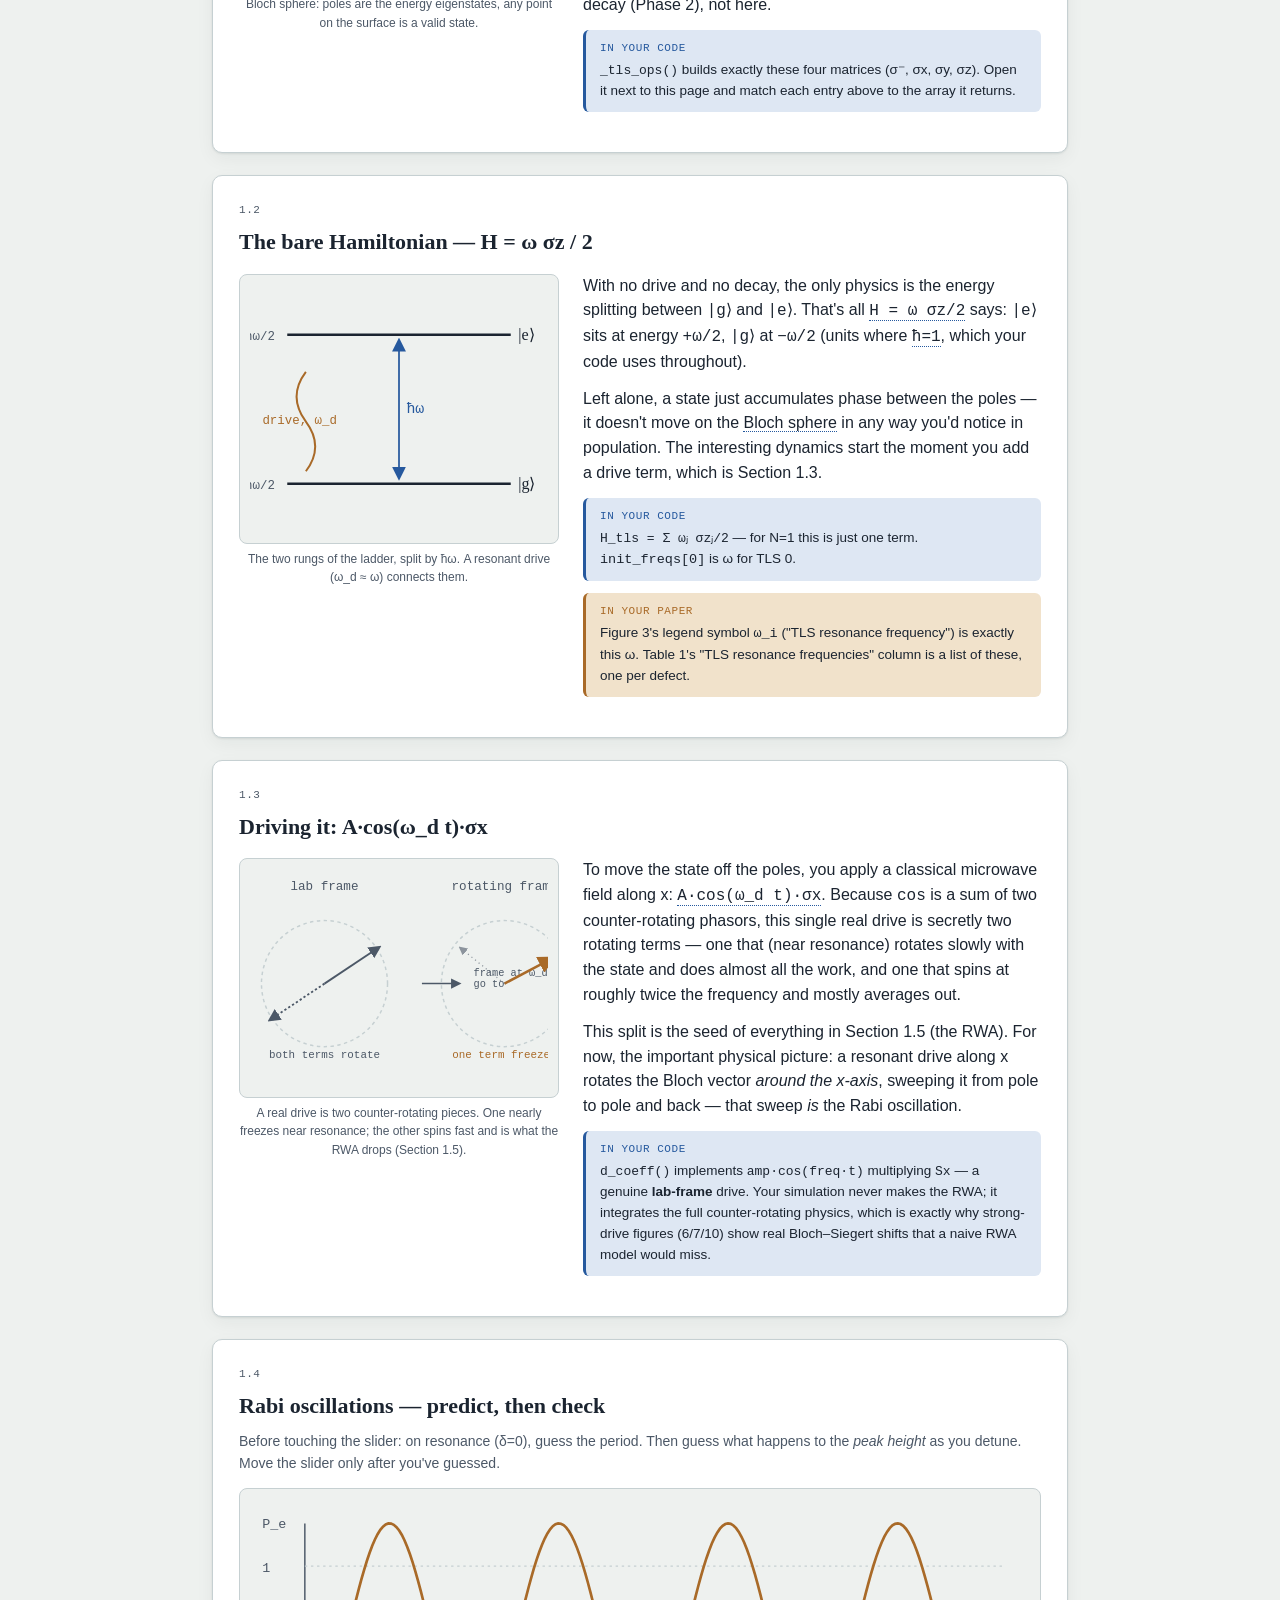
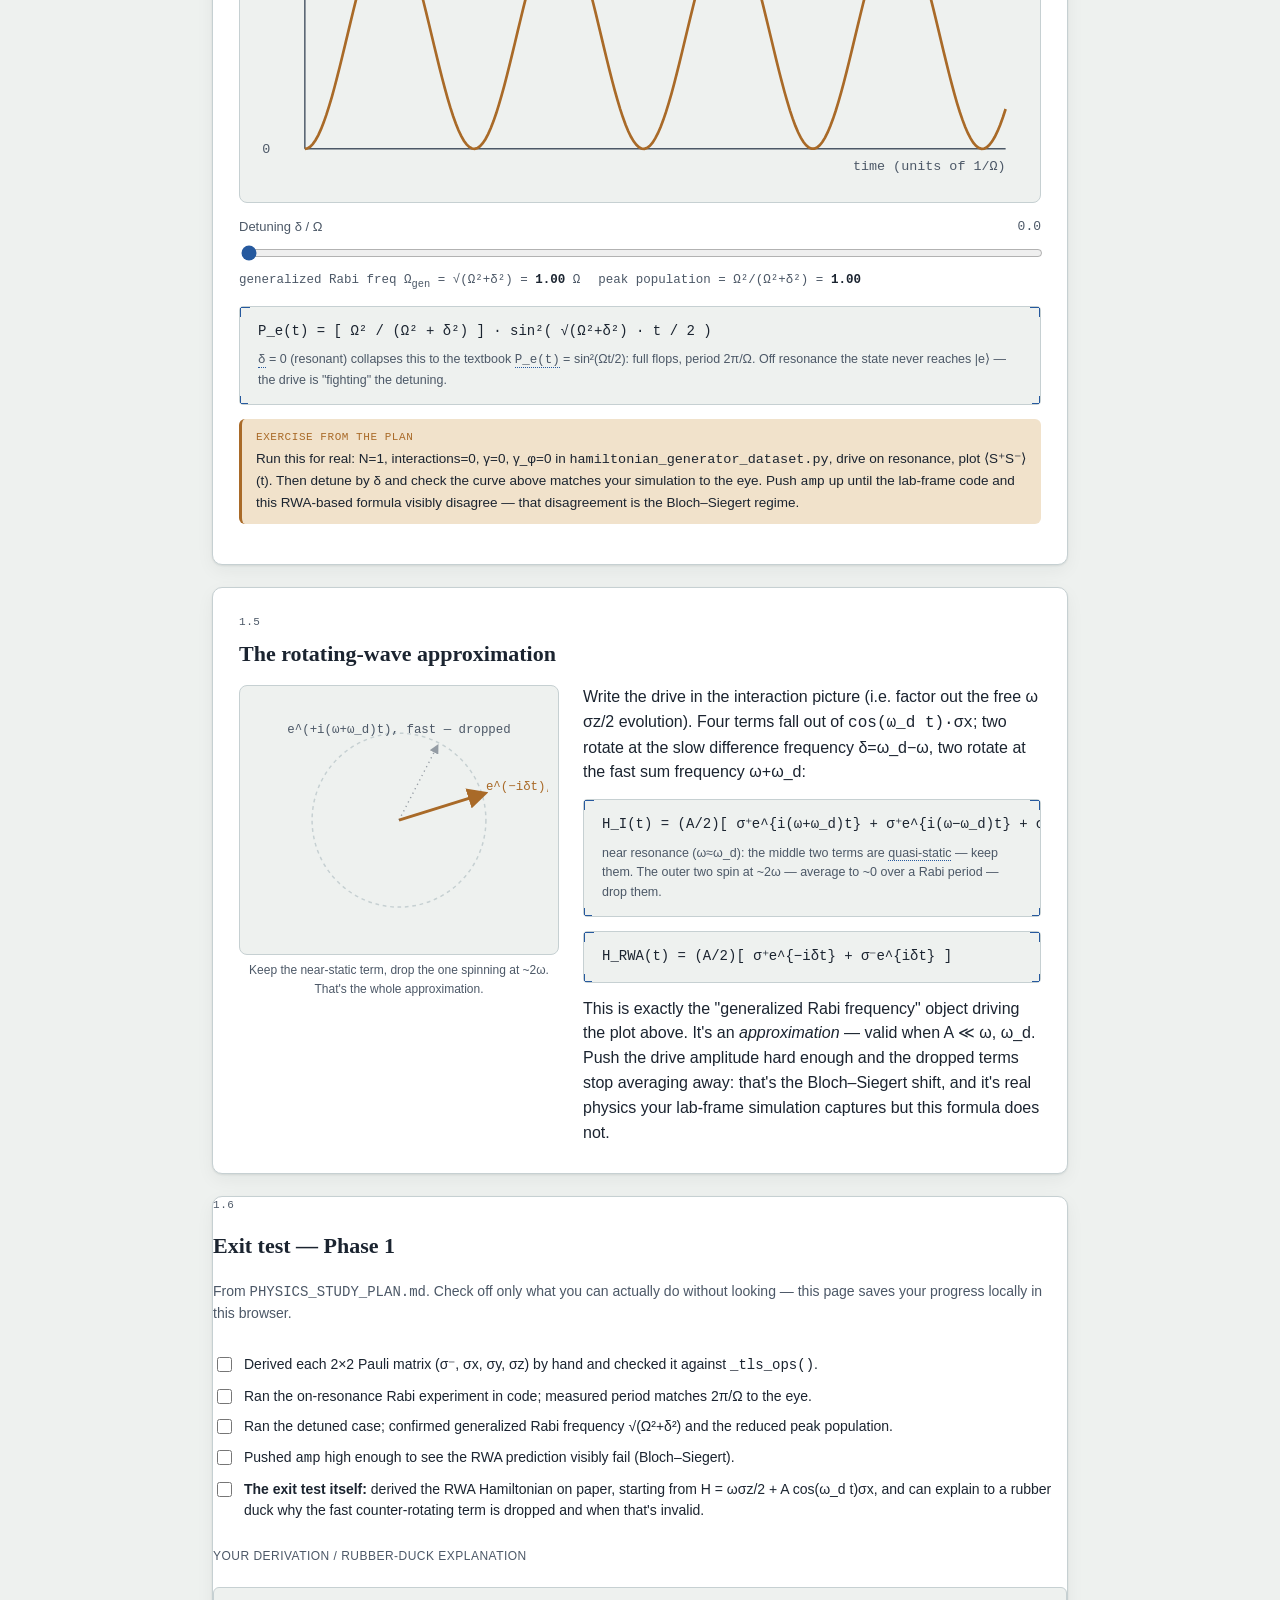
==== commit e8c4771a: "Add Lecture 1 notes (Qiskit GSS 2020) to physics notebook Full walkthrough of Dirac notation, measur" ====
--- a/phy/index.html
+++ b/phy/index.html
@@ -26,6 +26,7 @@
     <div class="crosslink-row" style="display:flex; gap:10px; flex-wrap:wrap; margin-top:6px;">
       <div class="crosslink"><a href="research-direction.html">Research direction — the fall build plan <span class="arrow">&rarr;</span></a></div>
       <div class="crosslink"><a href="papers/index.html">Papers <span class="arrow">&rarr;</span></a></div>
+      <div class="crosslink"><a href="lectures/index.html">Lecture notes <span class="arrow">&rarr;</span></a></div>
     </div>
   </header>
 
--- a/phy/css/style.css
+++ b/phy/css/style.css
@@ -554,8 +554,8 @@
   /* ---------- application cards ---------- */
   .app-grid { display: grid; grid-template-columns: repeat(auto-fit, minmax(200px, 1fr)); gap: 12px; margin: 14px 0 4px; }
   .app-card { border: 1px solid var(--rule); border-radius: 8px; padding: 12px 14px; background: var(--paper); }
-  .app-card .app-title { font-family: "Iowan Old Style", Georgia, serif; font-size: 14.5px; font-weight: 600; display: flex; align-items: center; justify-content: space-between; gap: 8px; }
-  .app-status { font-family: ui-monospace, monospace; font-size: 9.5px; text-transform: uppercase; letter-spacing: 0.05em; padding: 2px 7px; border-radius: 4px; white-space: nowrap; }
+  .app-card .app-title { font-family: "Iowan Old Style", Georgia, serif; font-size: 14.5px; font-weight: 600; display: flex; flex-wrap: wrap; align-items: center; justify-content: space-between; gap: 6px 8px; }
+  .app-status { font-family: ui-monospace, monospace; font-size: 9.5px; text-transform: uppercase; letter-spacing: 0.05em; padding: 2px 7px; border-radius: 4px; white-space: nowrap; flex-shrink: 0; }
   .app-status.proven { background: var(--good-soft); color: var(--good); }
   .app-status.emerging { background: var(--measured-soft); color: var(--measured); }
   .app-card p { font-size: 12.5px; color: var(--ink-soft); margin: 6px 0 0; }
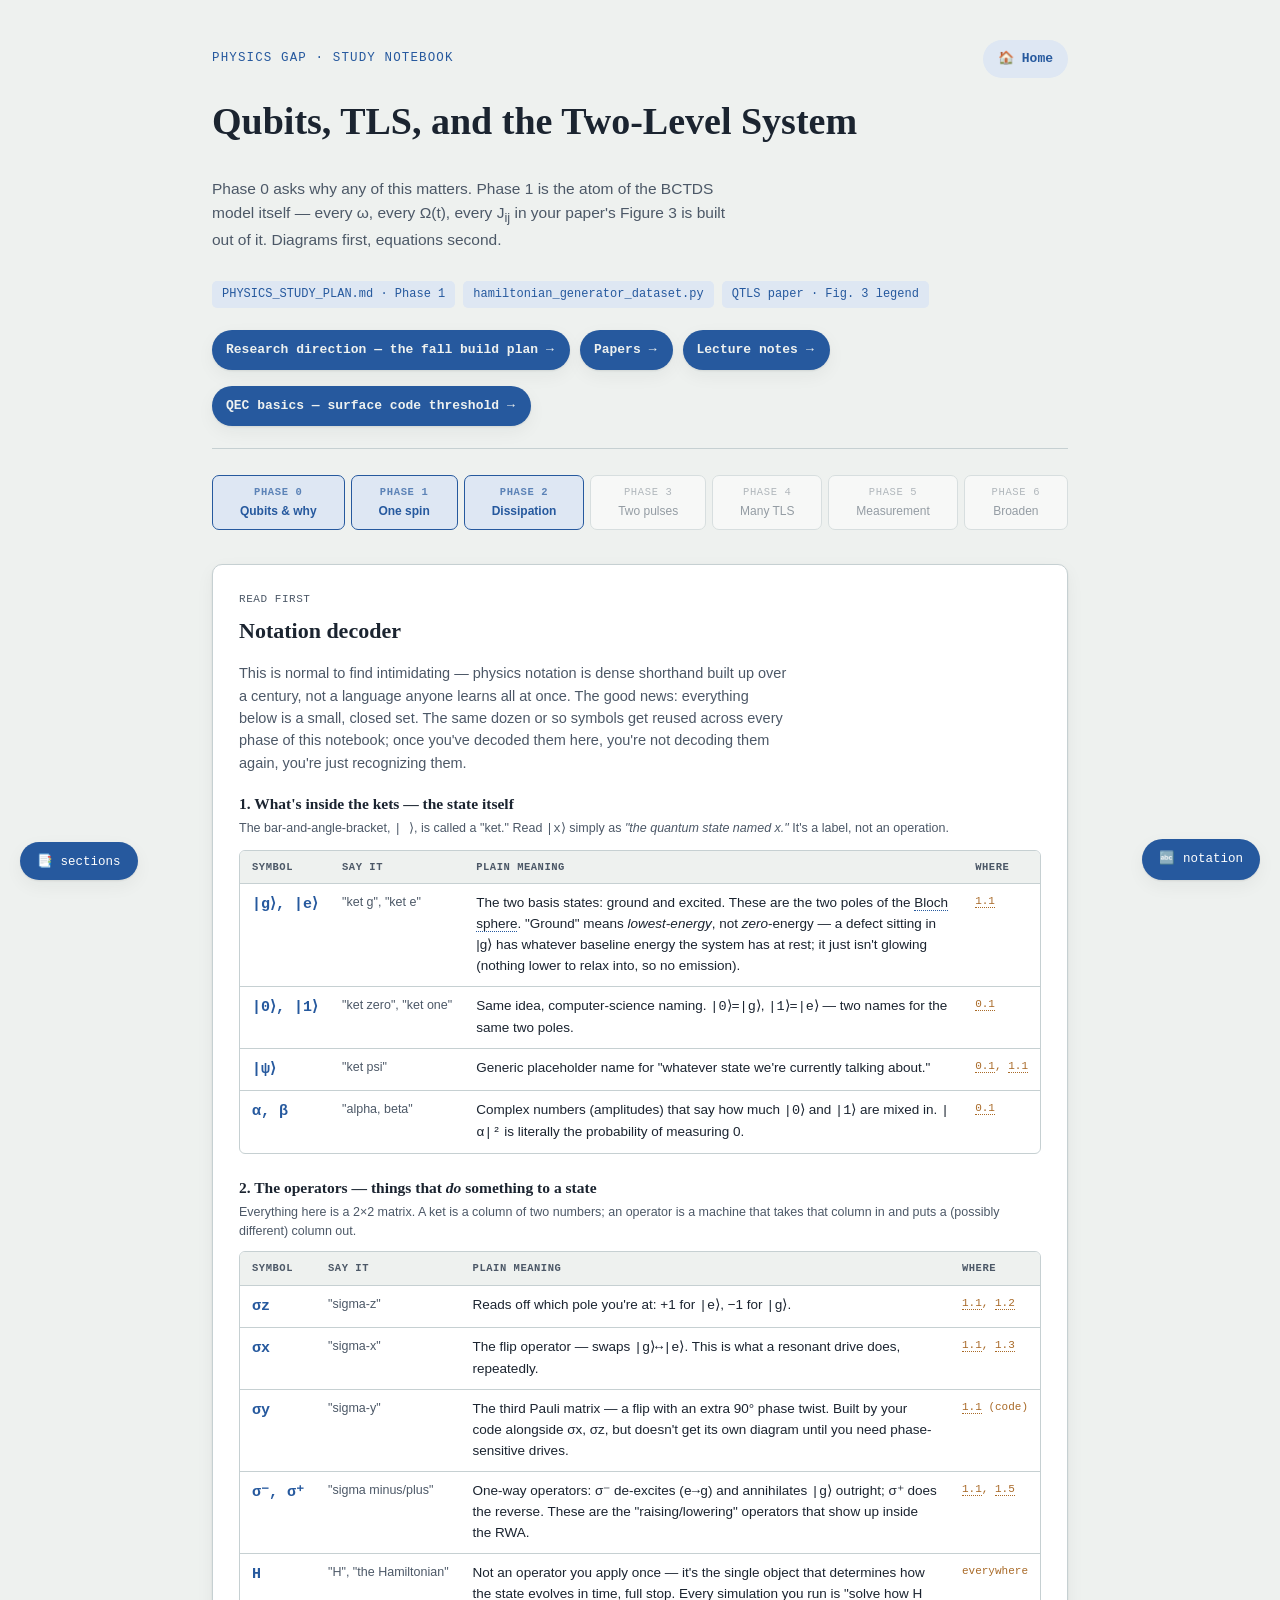
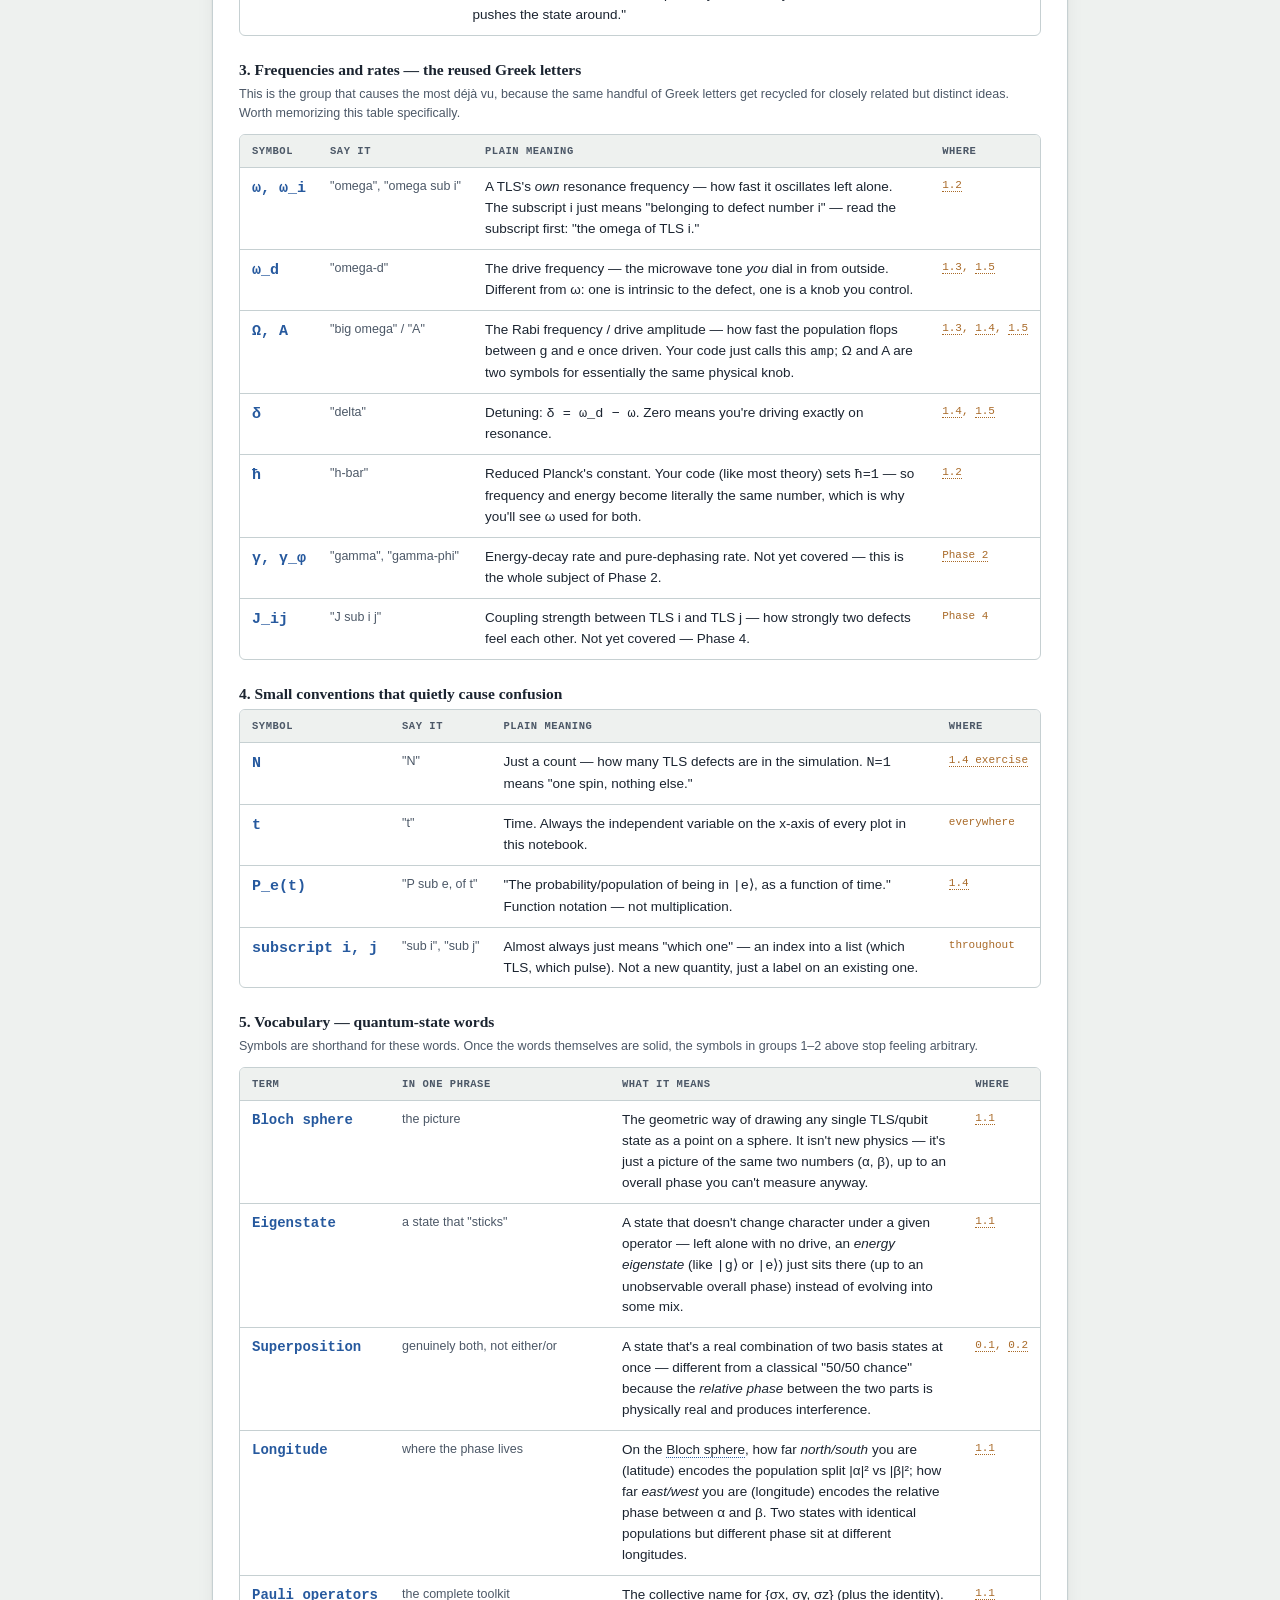
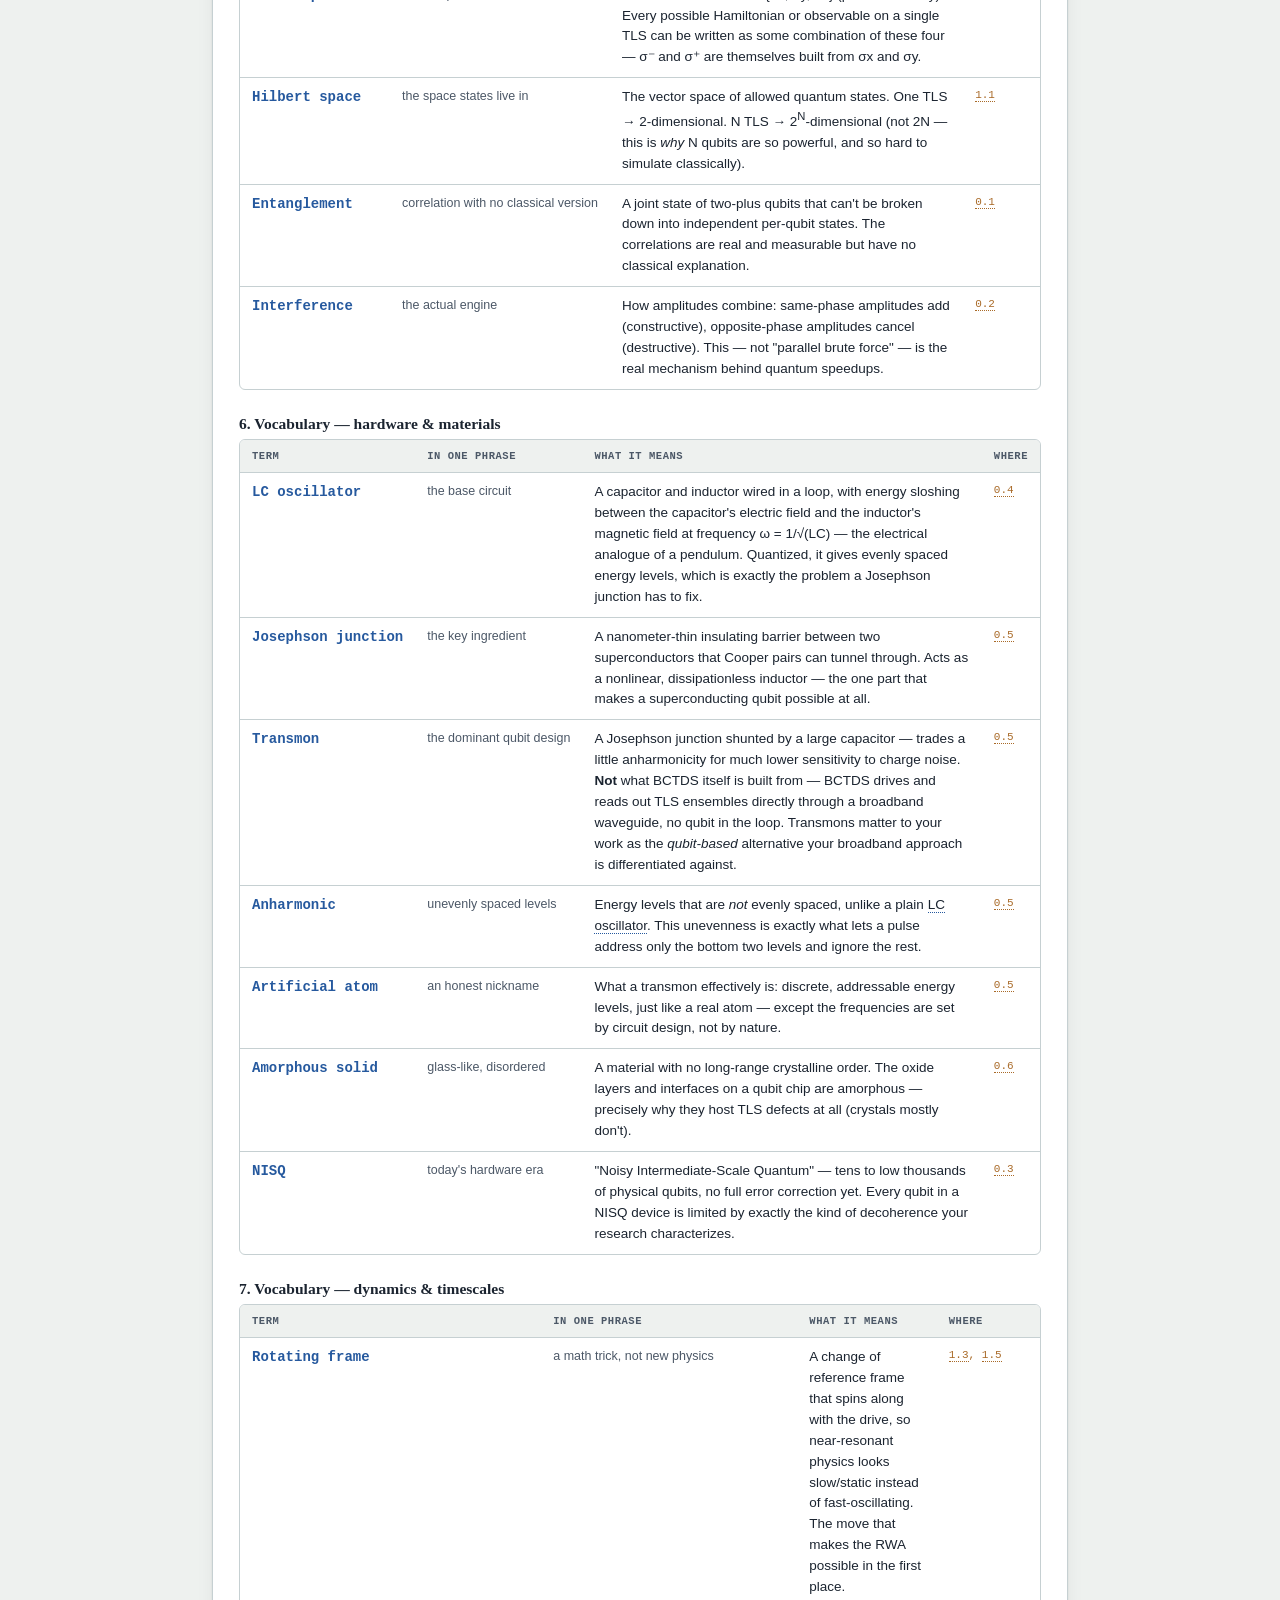
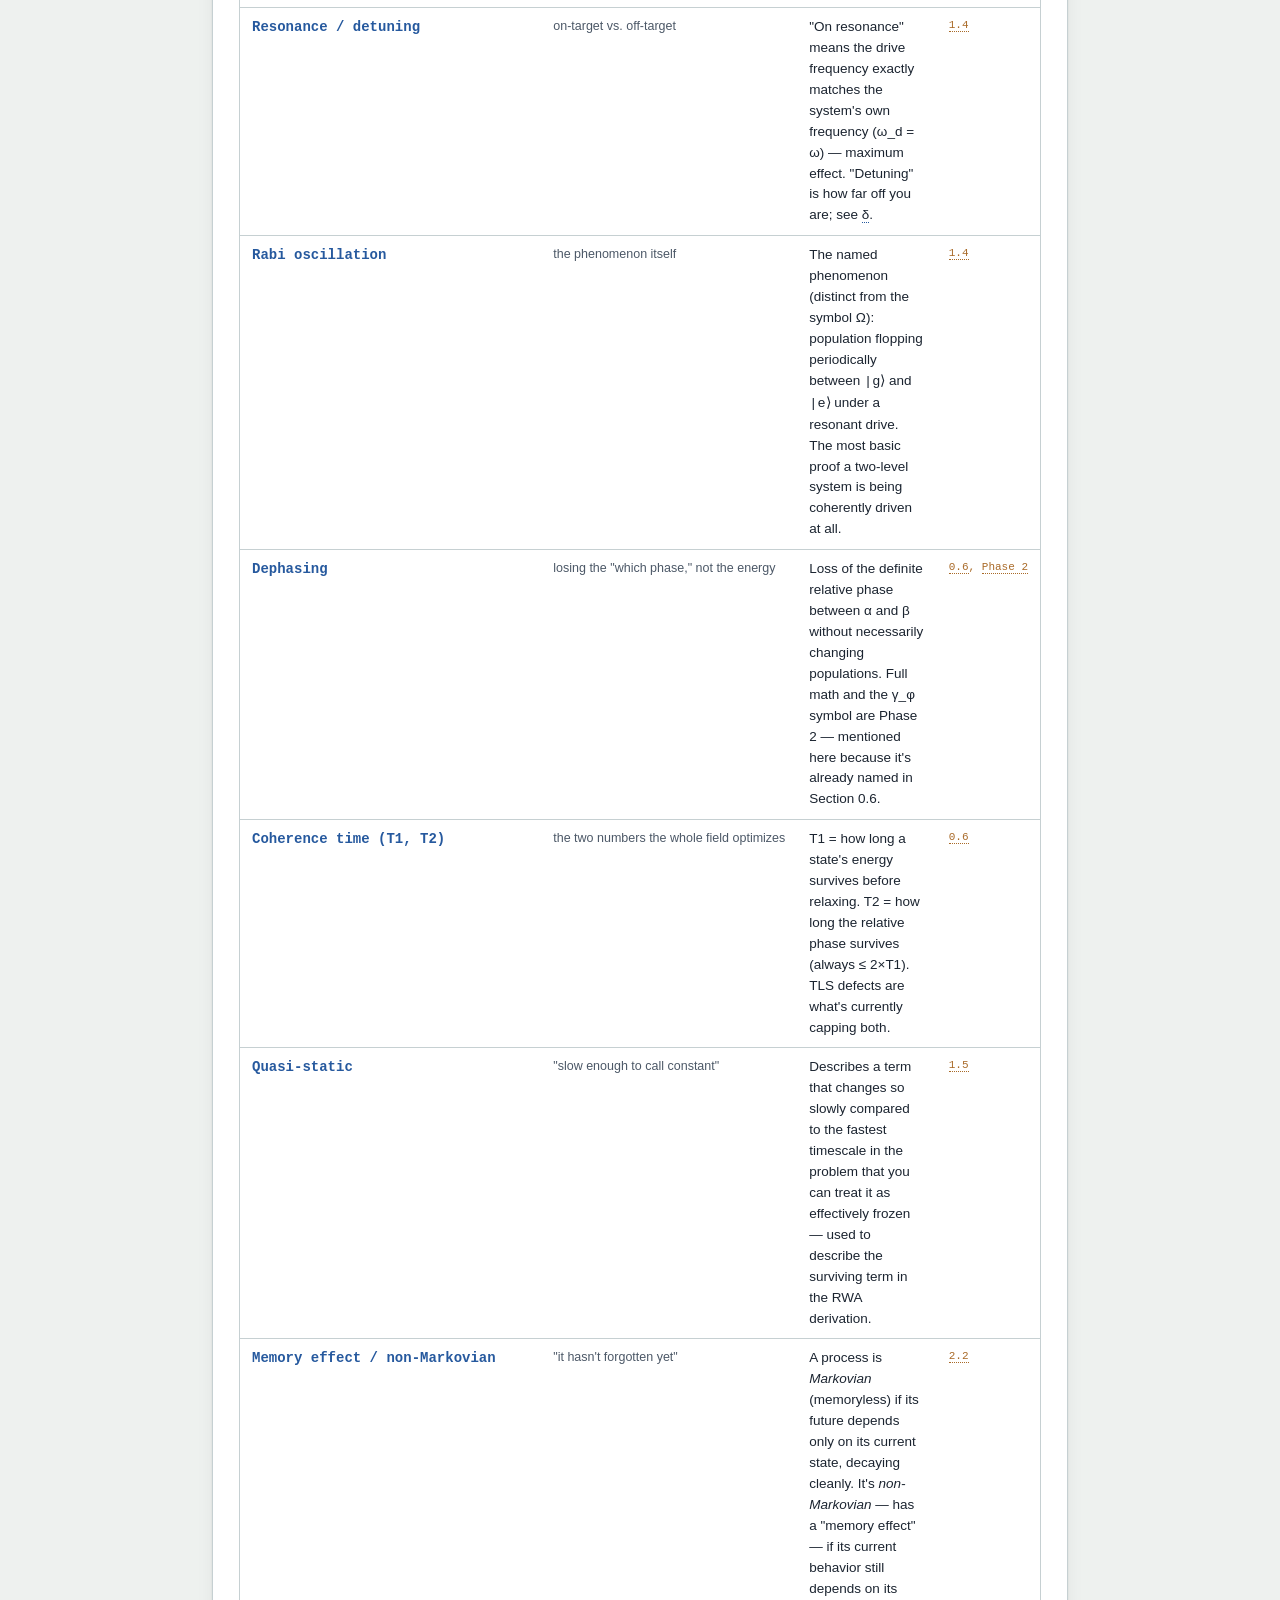
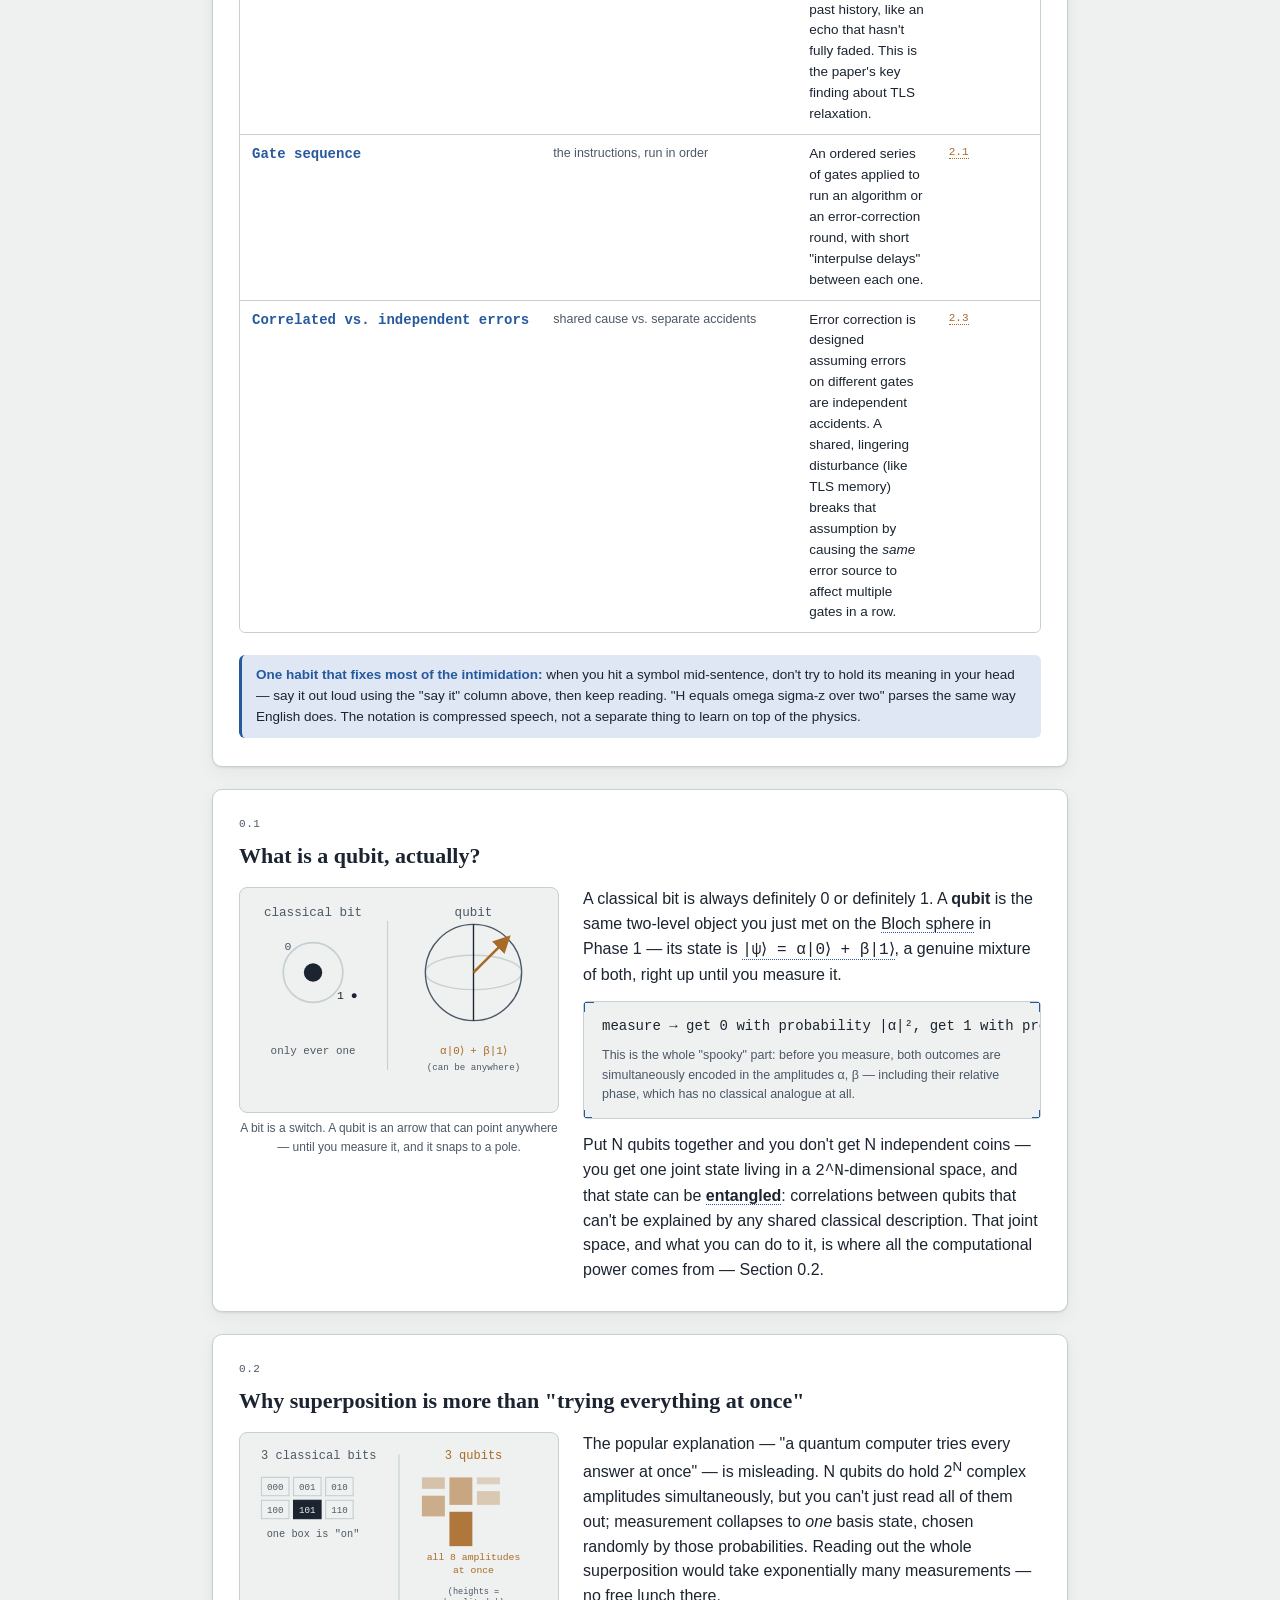
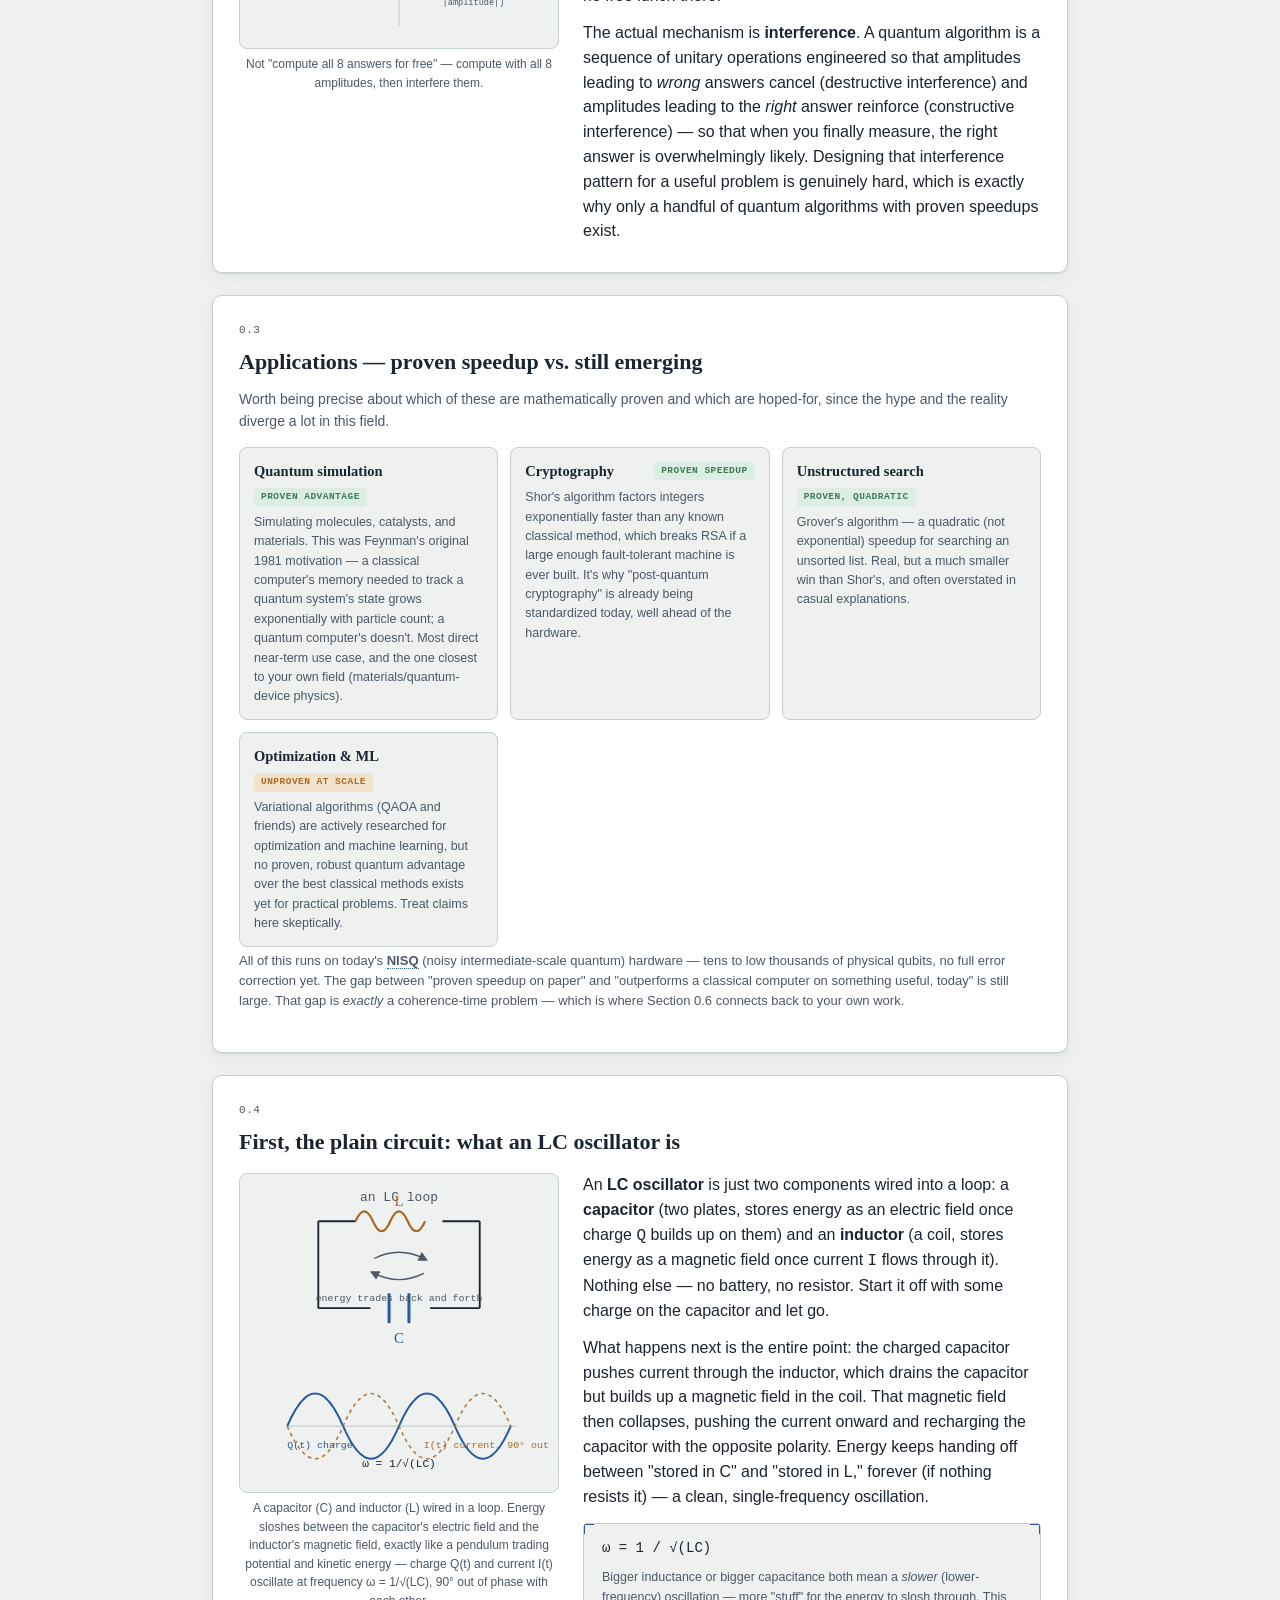
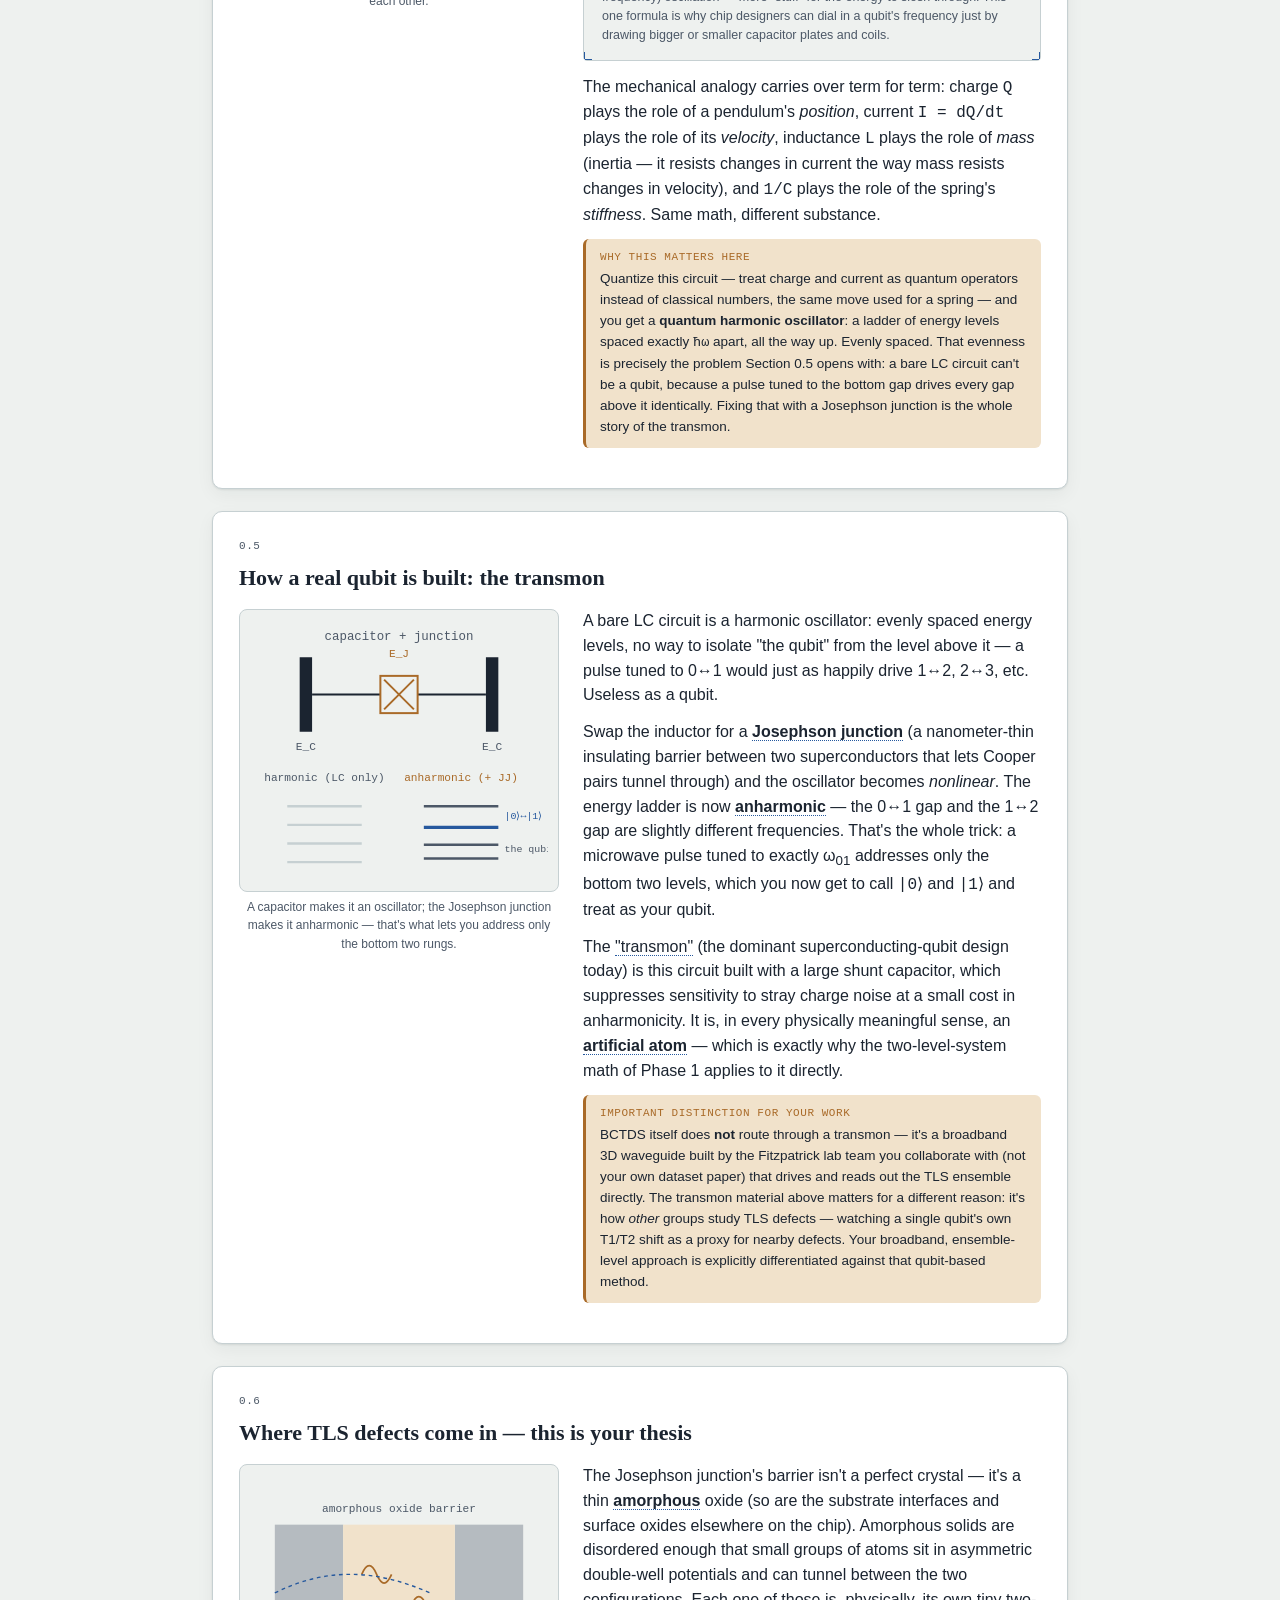
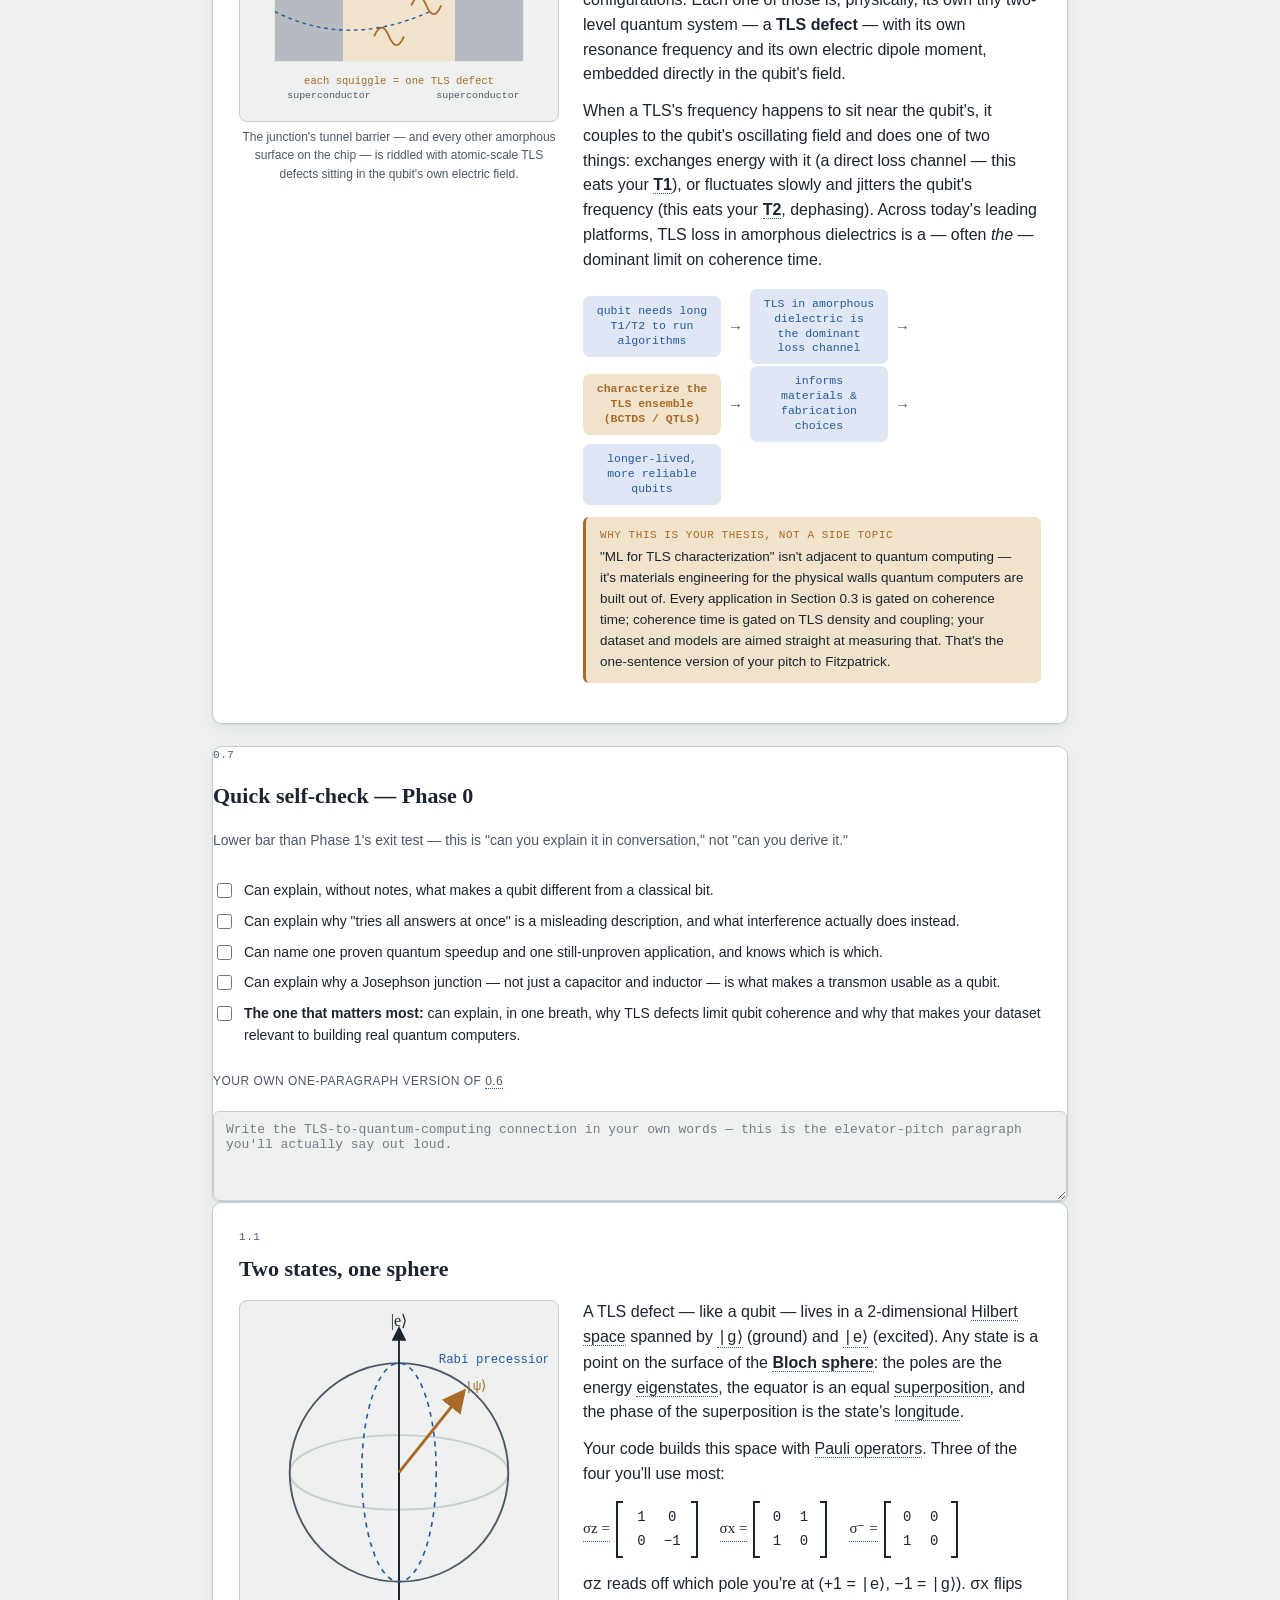
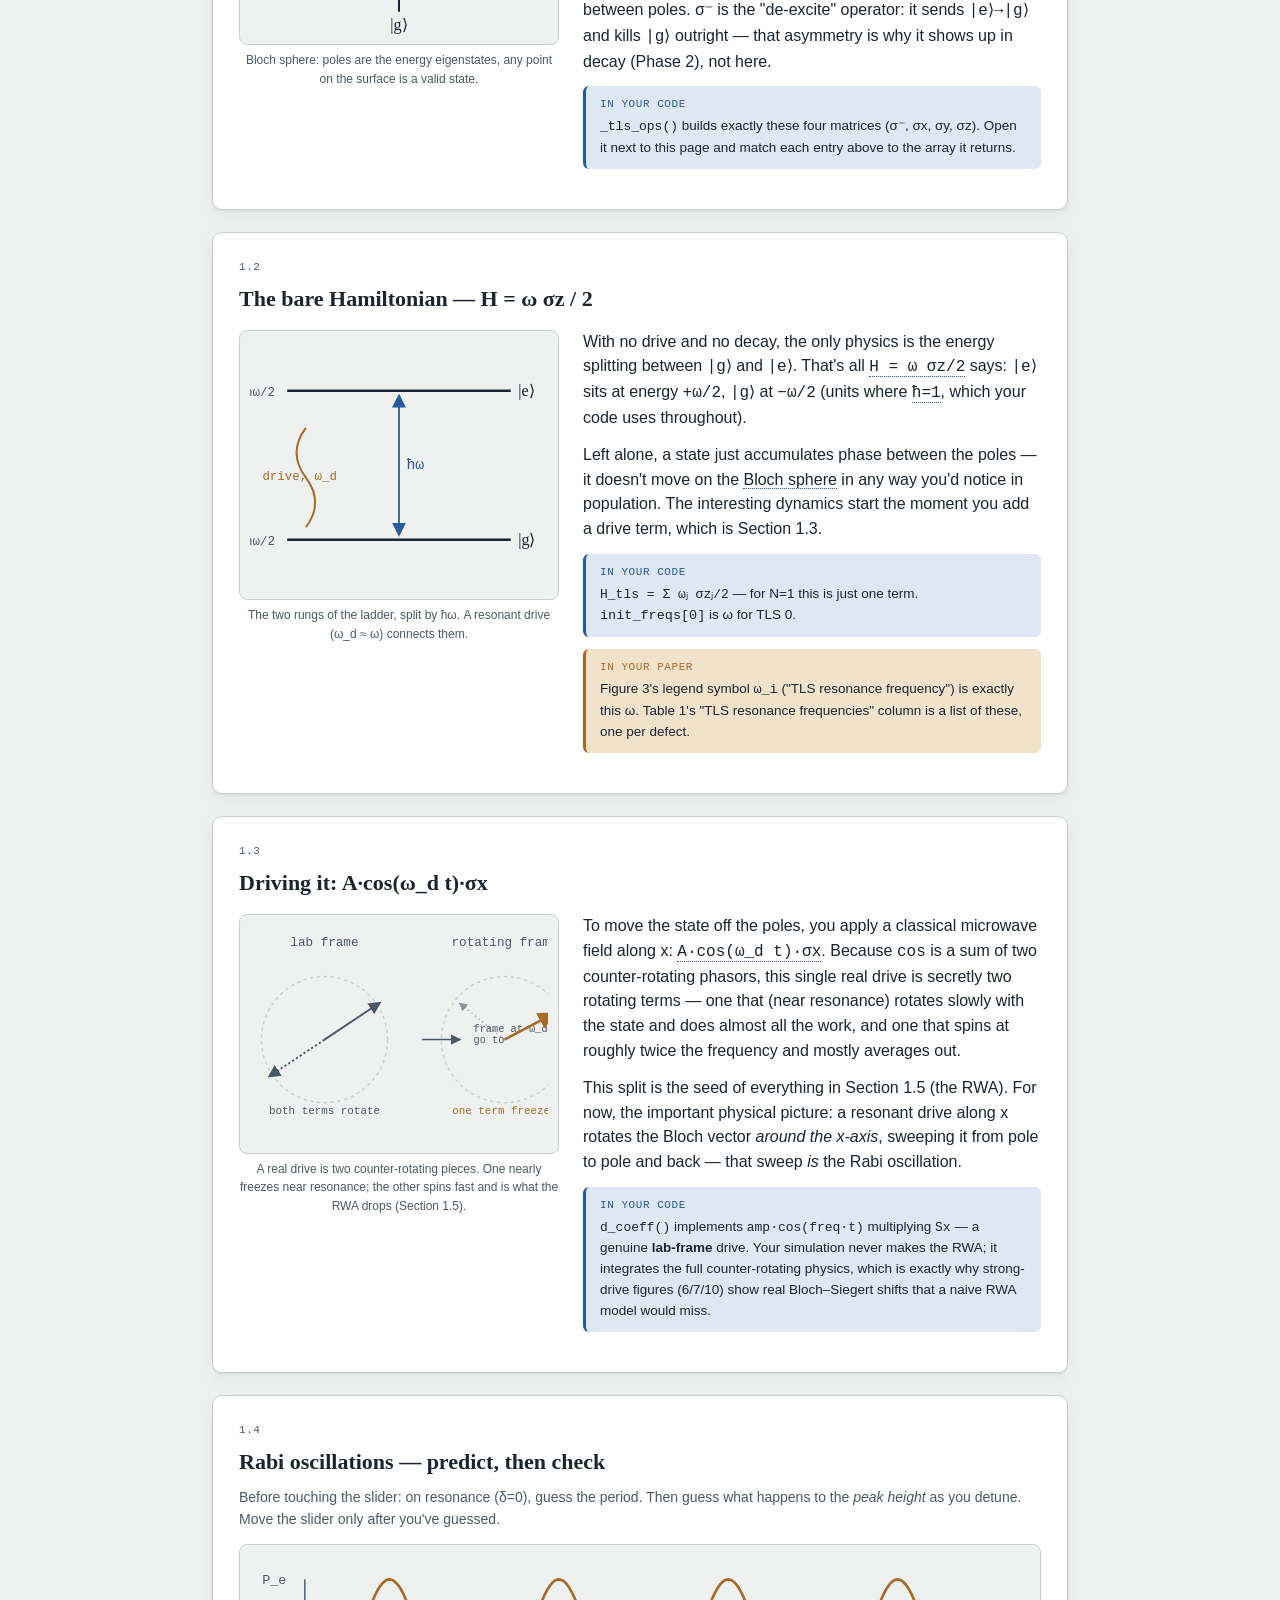
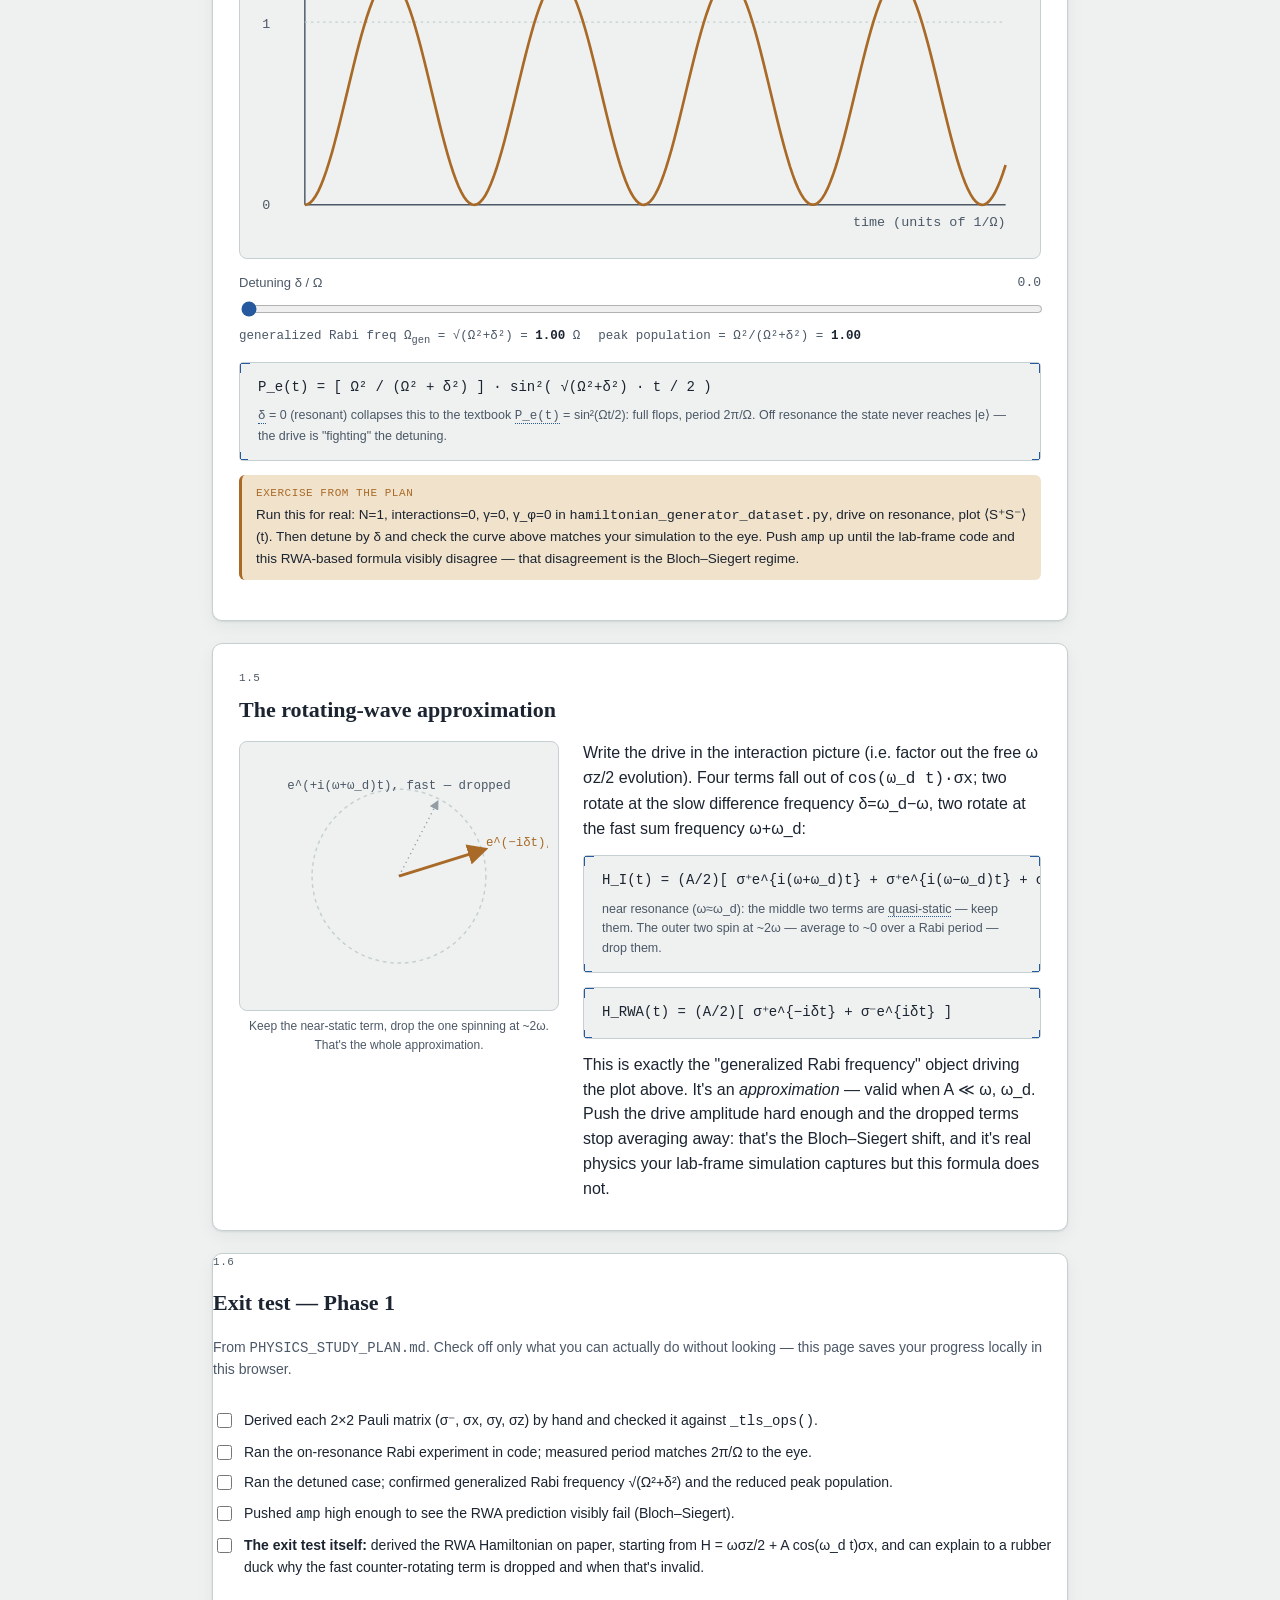
==== commit d8bd893b: "Add QEC basics page (surface code threshold concepts) and link from physics notebook New /basics dia" ====
--- a/phy/index.html
+++ b/phy/index.html
@@ -27,6 +27,7 @@
       <div class="crosslink"><a href="research-direction.html">Research direction — the fall build plan <span class="arrow">&rarr;</span></a></div>
       <div class="crosslink"><a href="papers/index.html">Papers <span class="arrow">&rarr;</span></a></div>
       <div class="crosslink"><a href="lectures/index.html">Lecture notes <span class="arrow">&rarr;</span></a></div>
+      <div class="crosslink"><a href="../basics/index.html">QEC basics — surface code threshold <span class="arrow">&rarr;</span></a></div>
     </div>
   </header>
 
